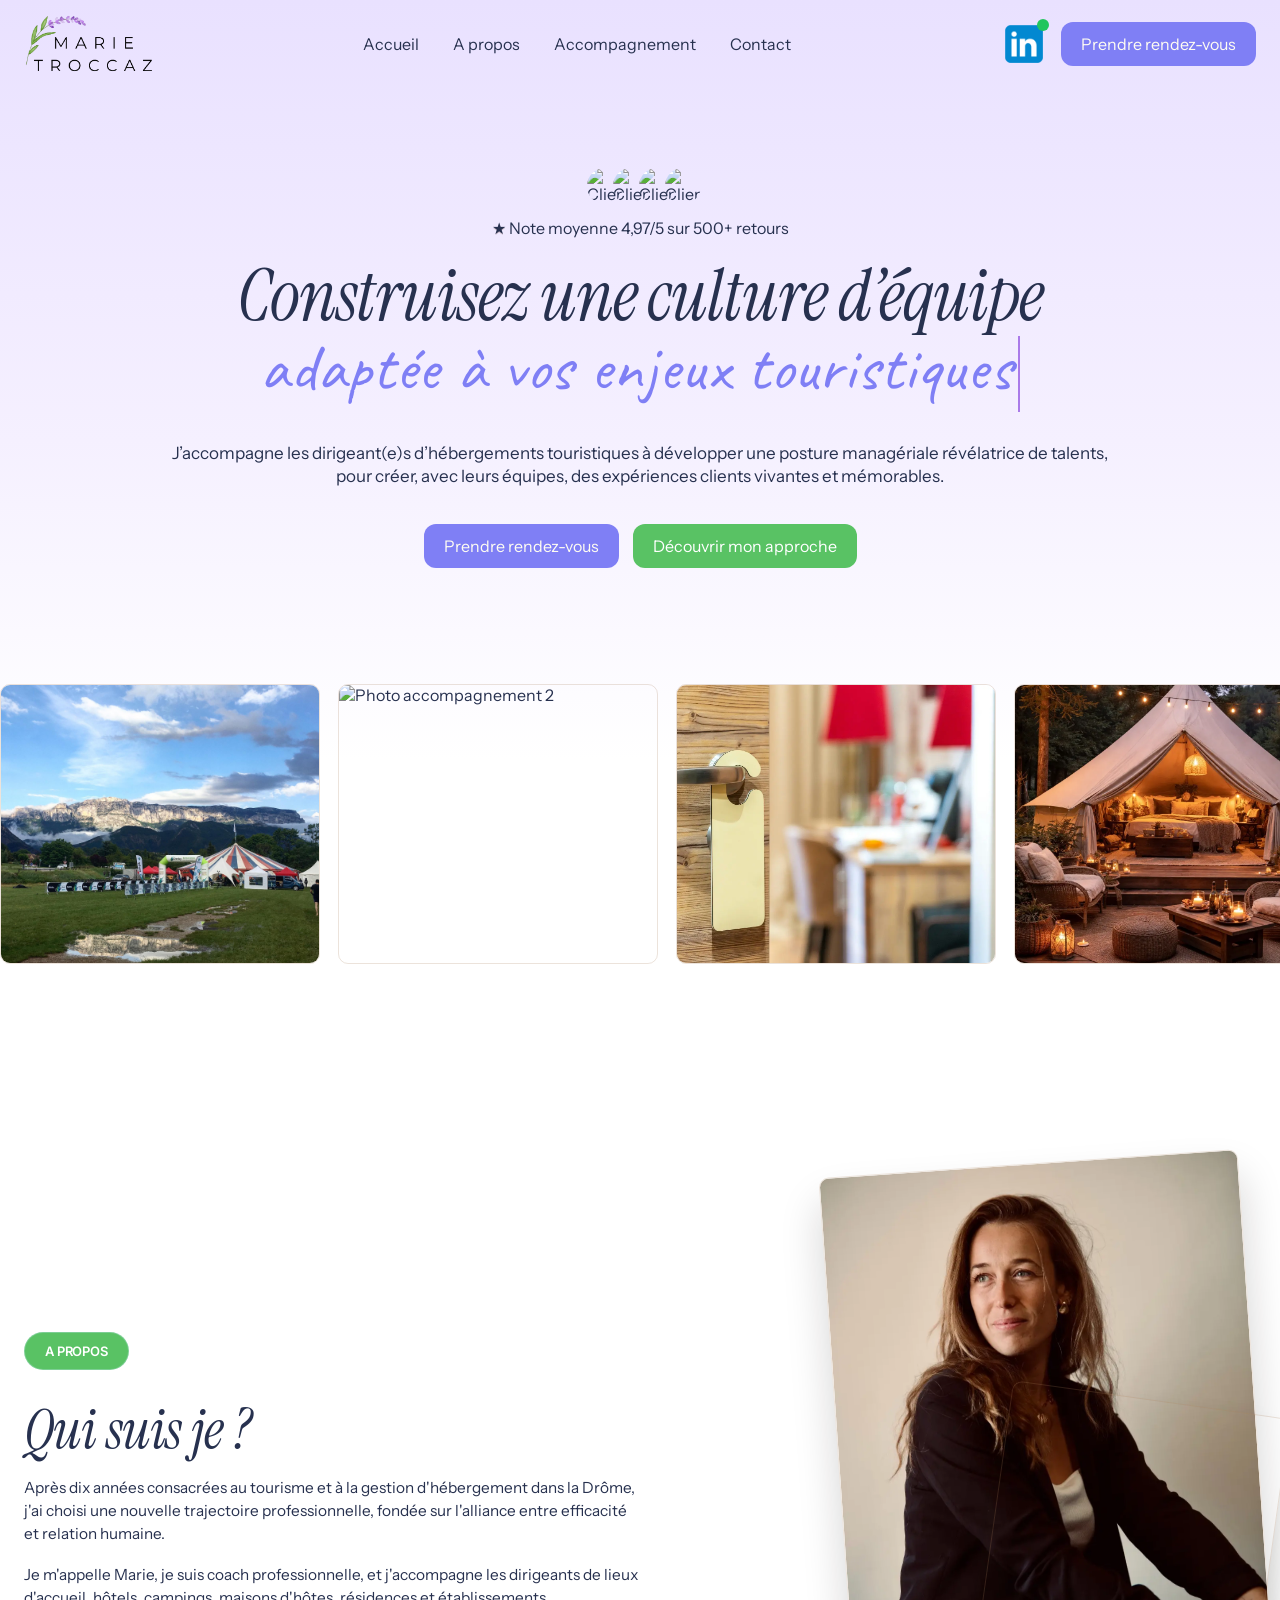
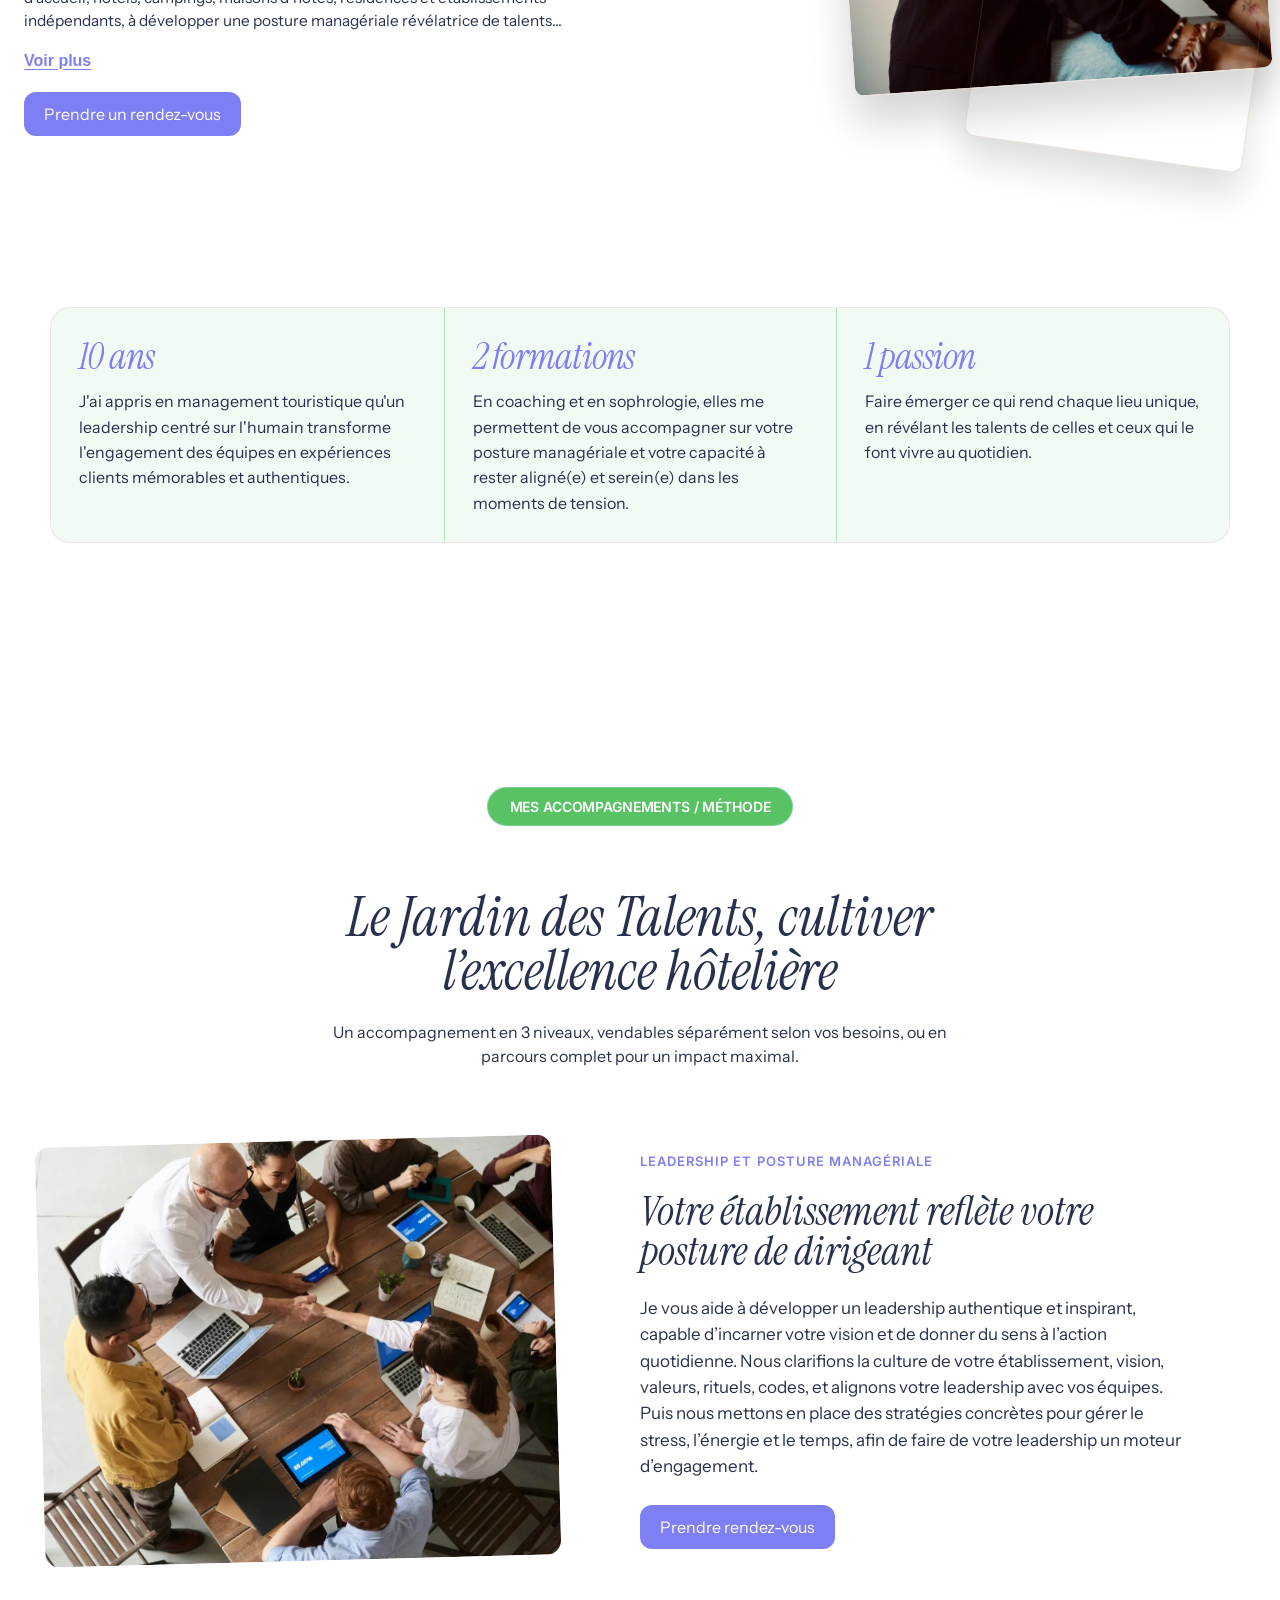
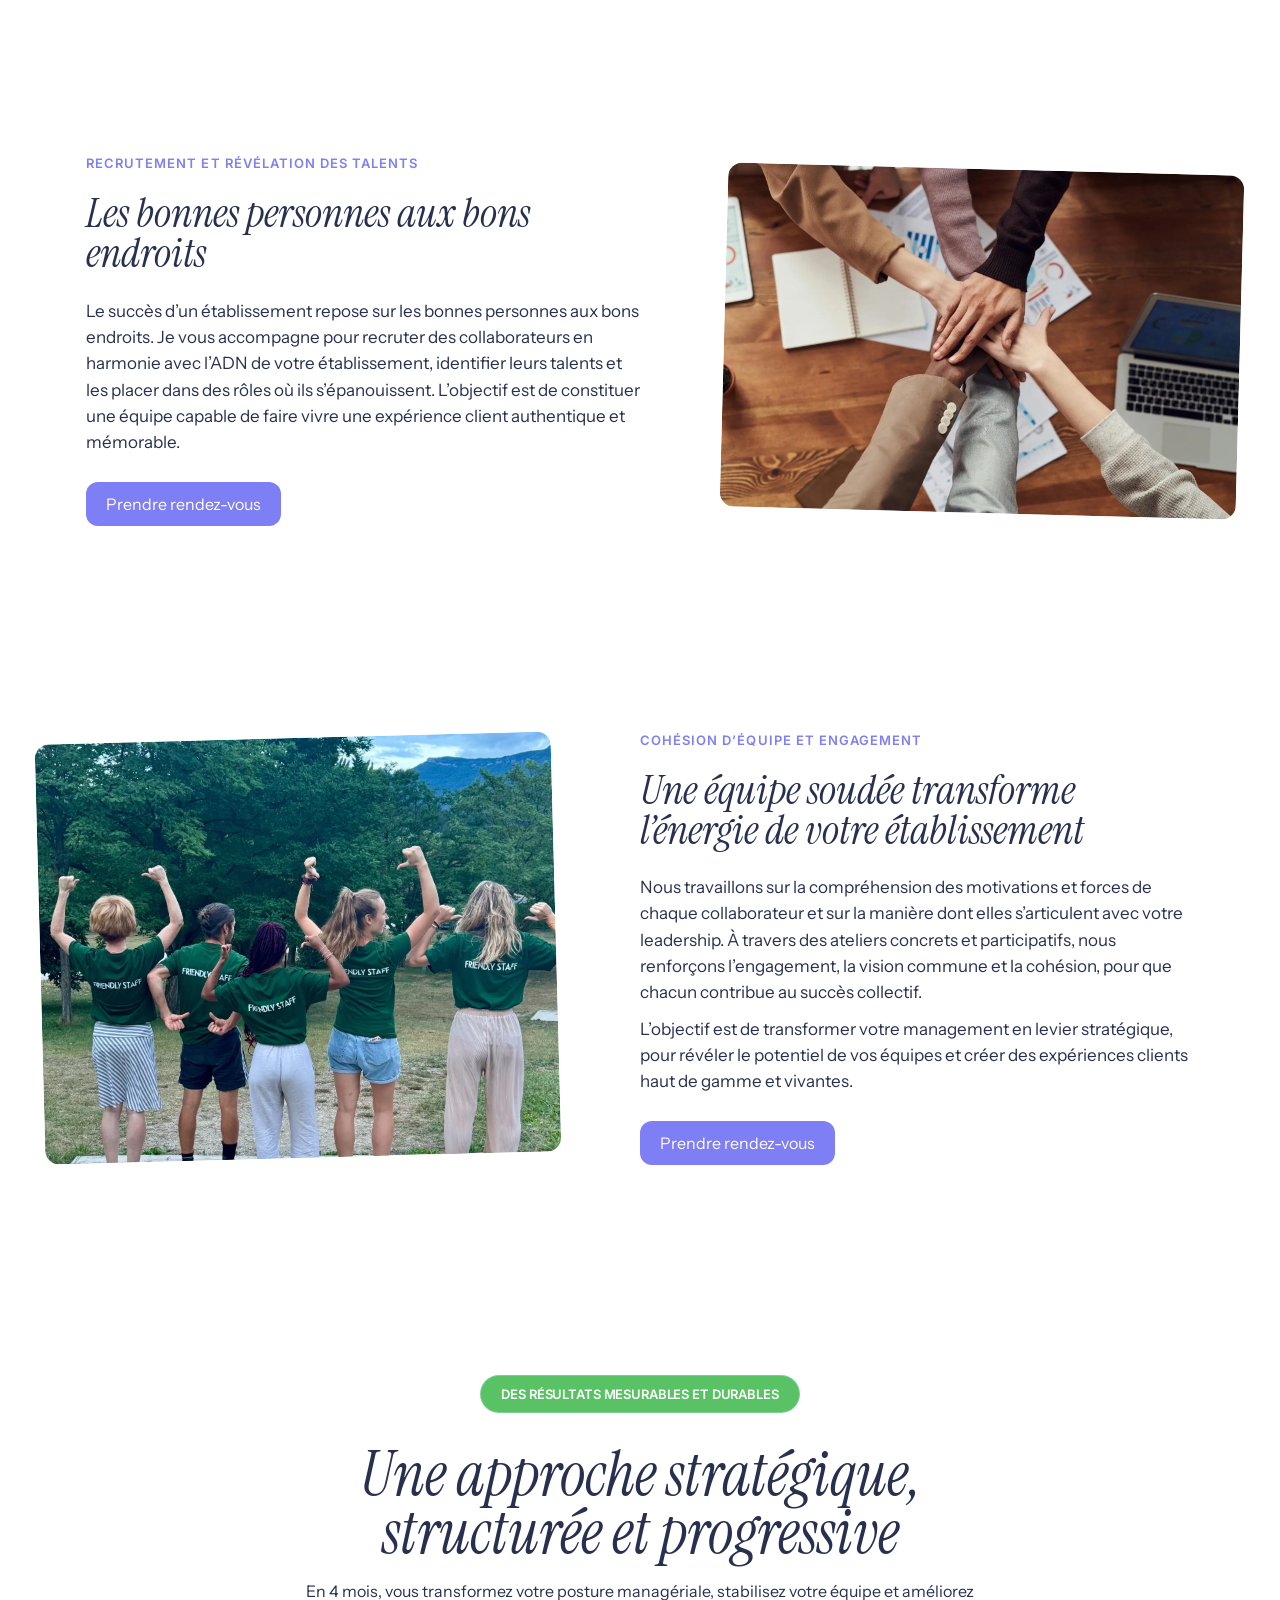
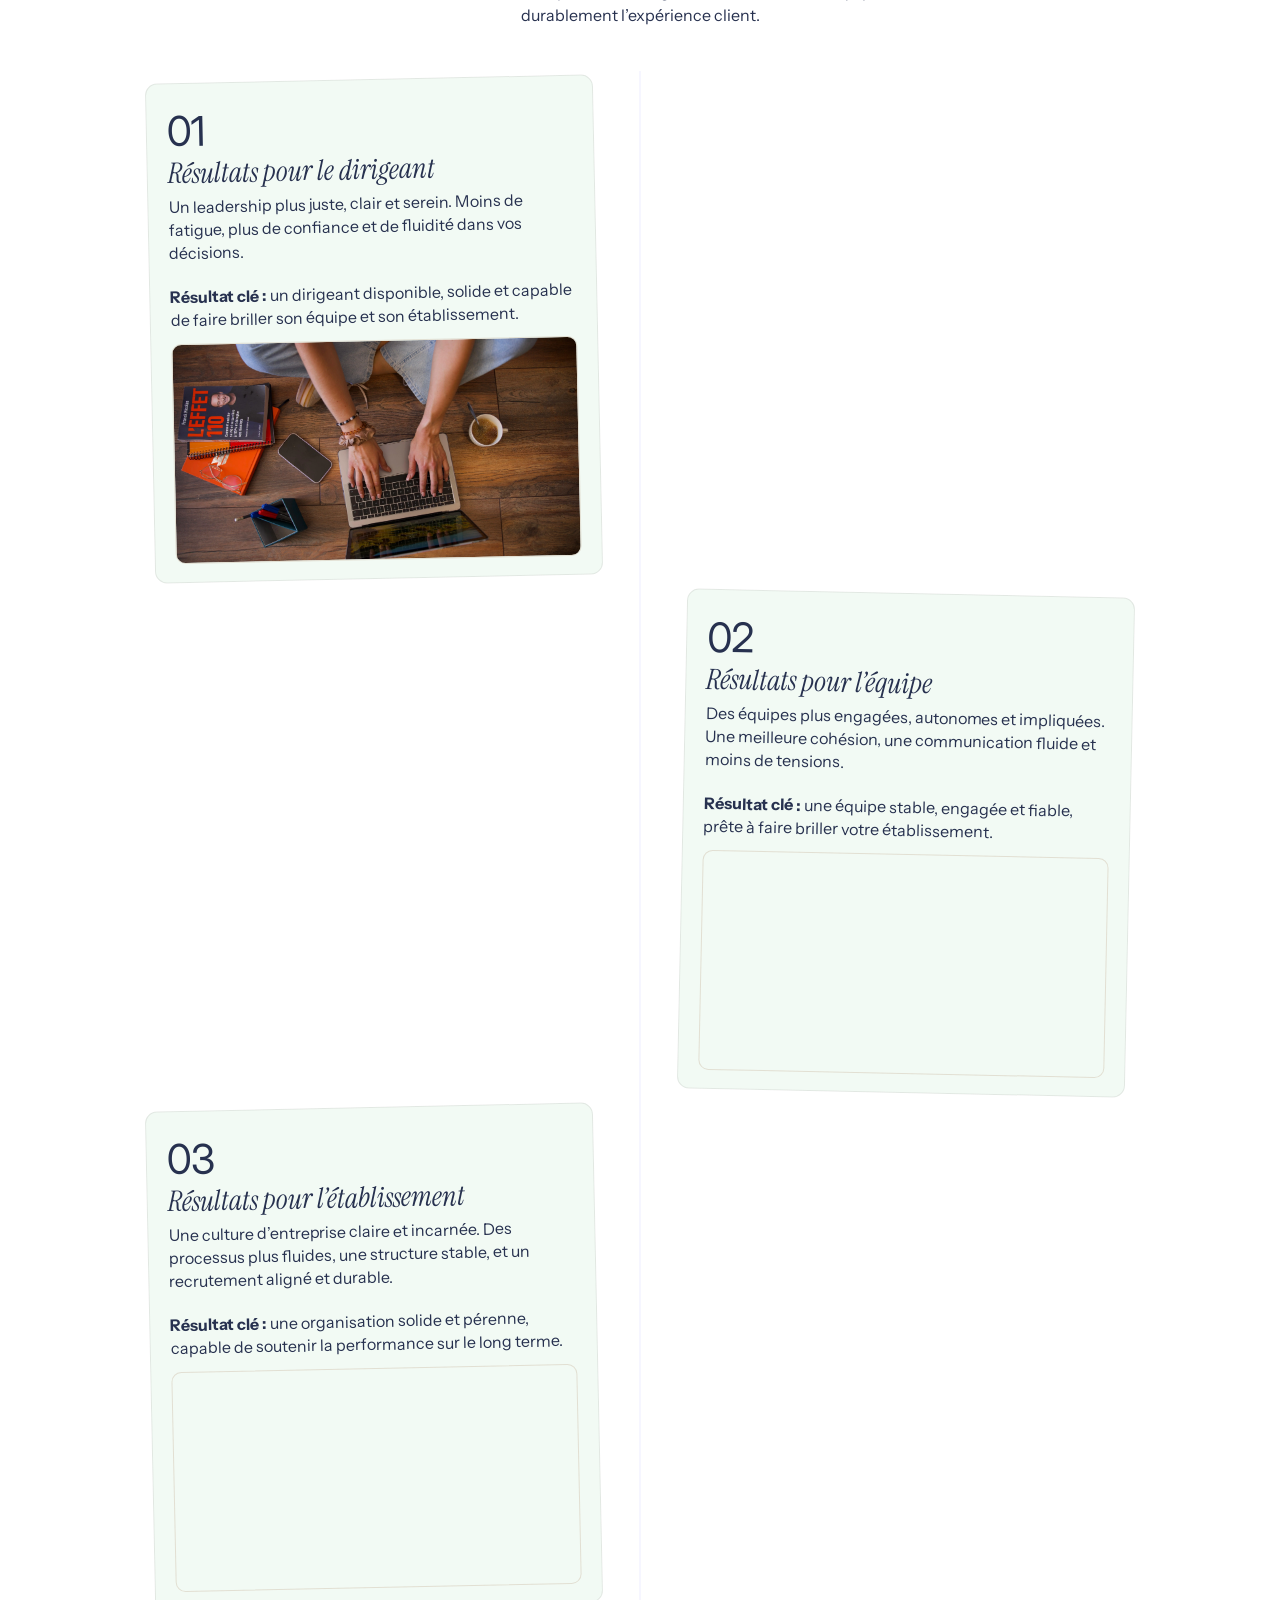
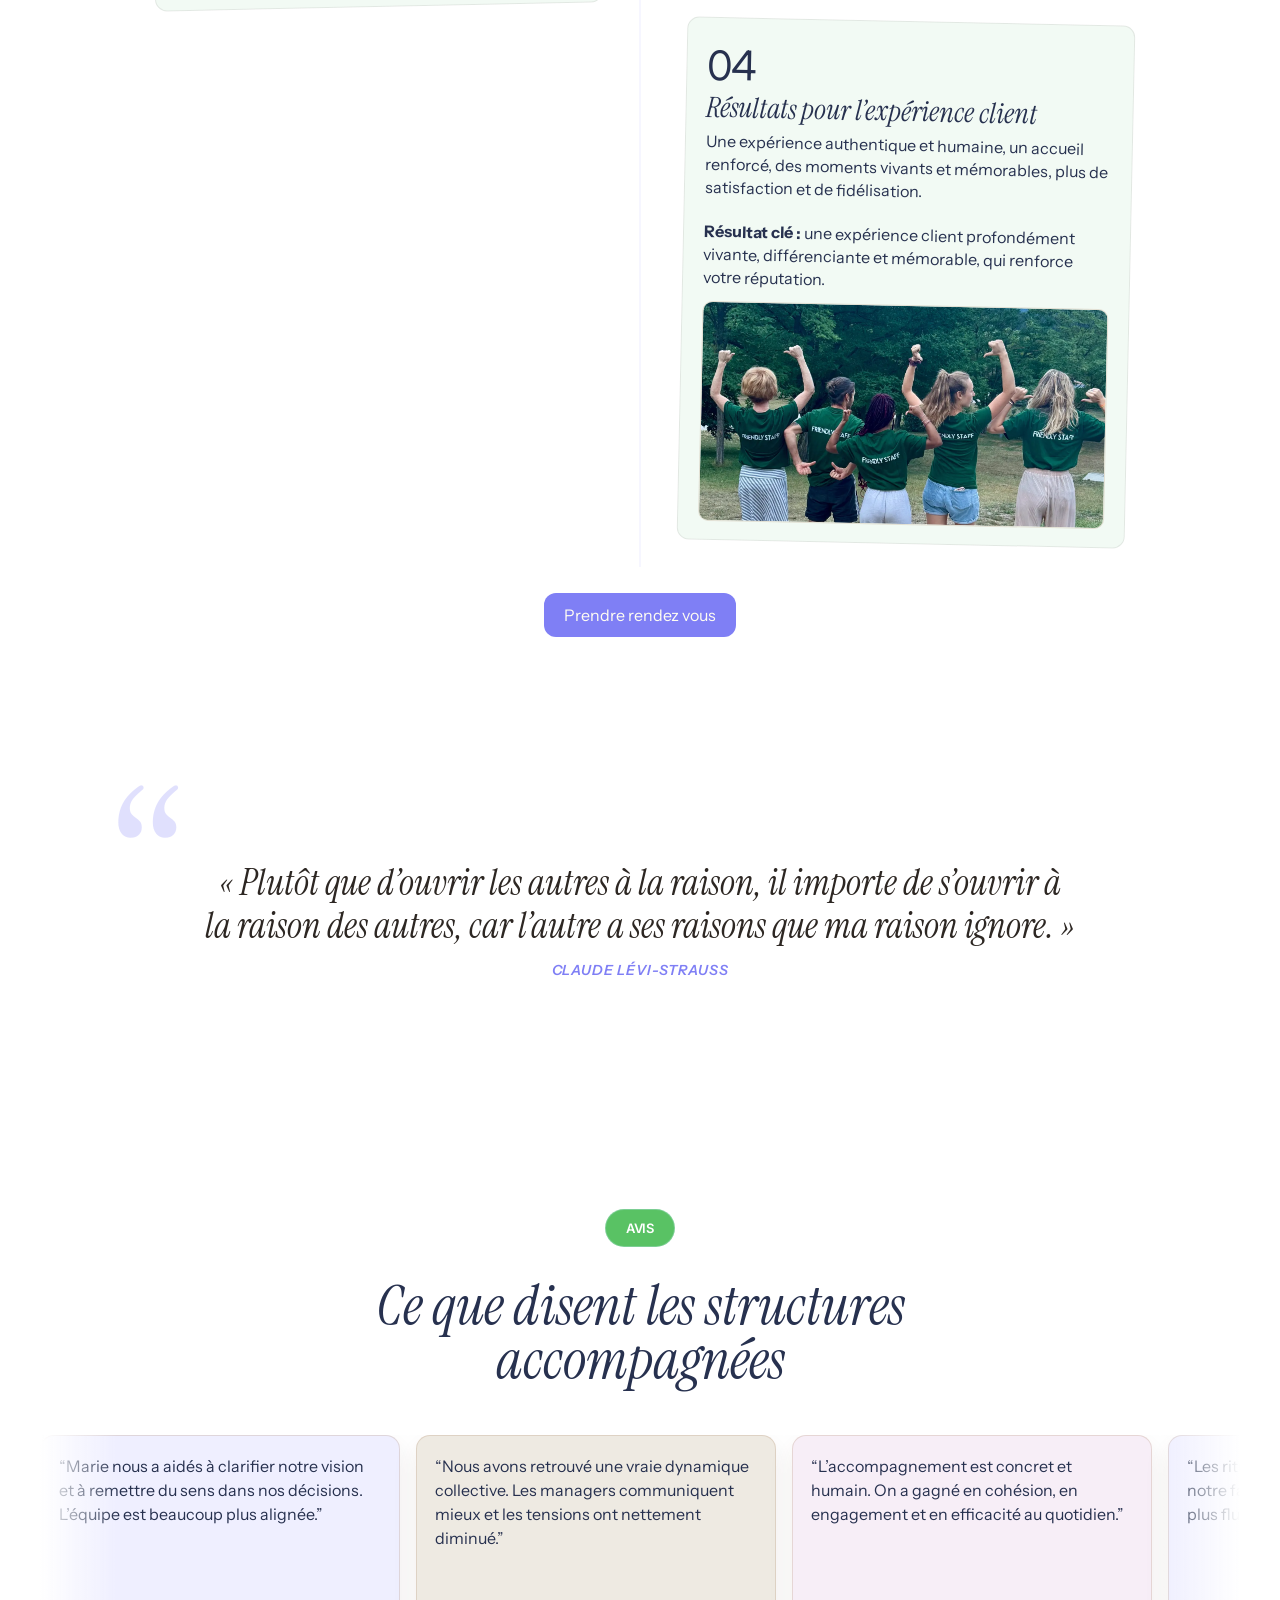
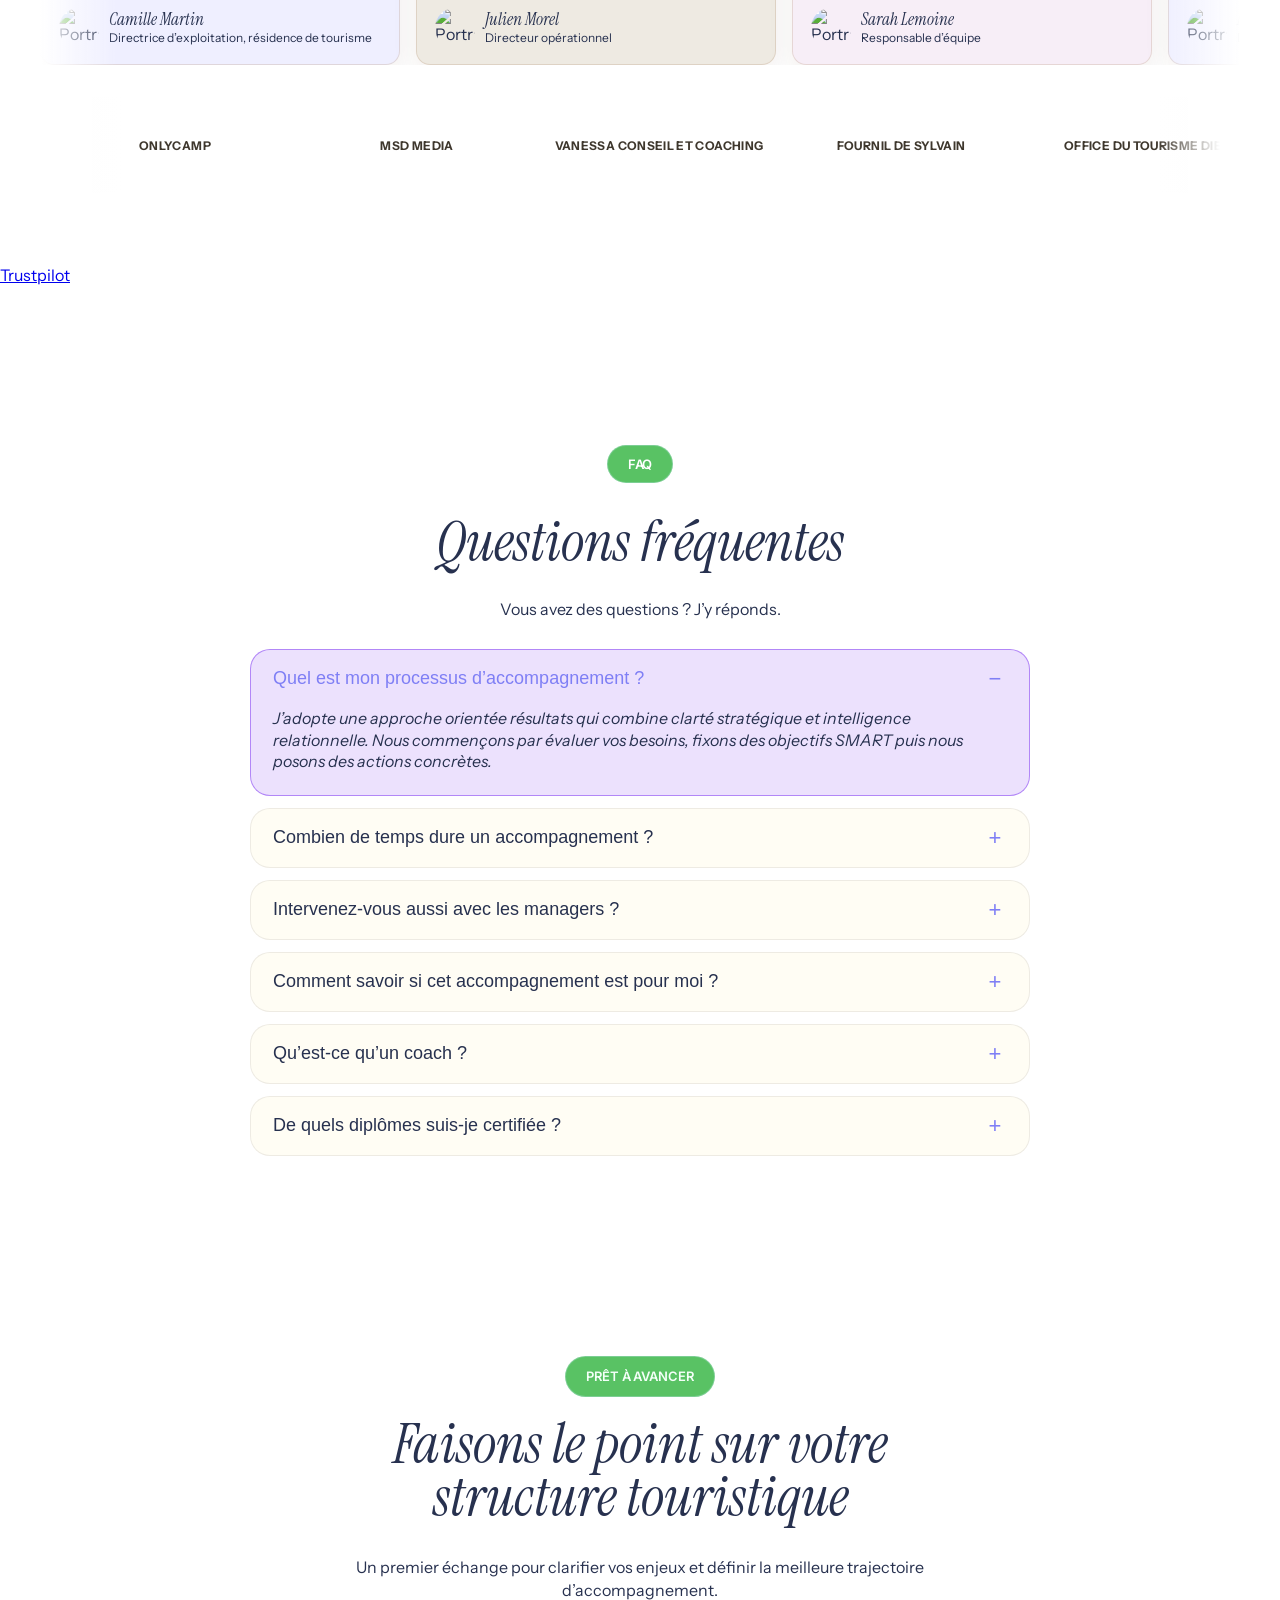
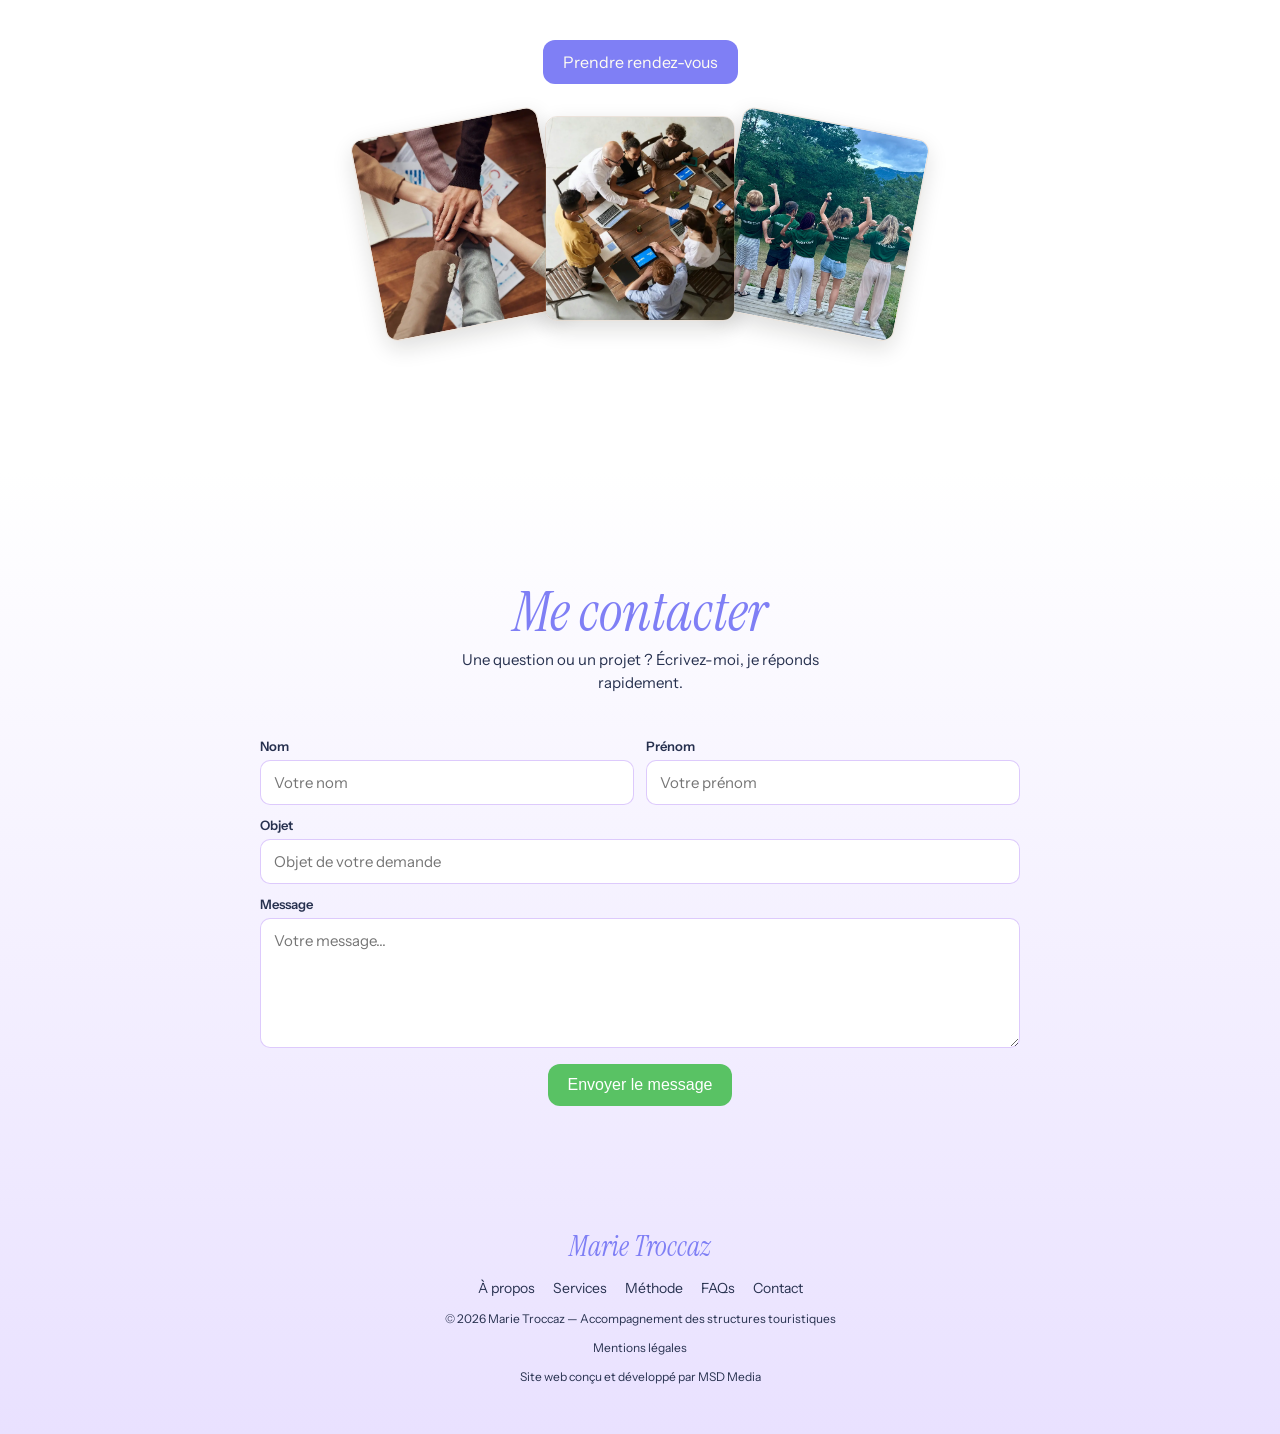
==== index.html @ 44e8e7d9 "jc djd" ====
<!doctype html>
<html lang="fr">
  <head>
    <meta charset="UTF-8" />
    <meta name="viewport" content="width=device-width, initial-scale=1.0" />
    <title>Marie Troccaz | Accompagnement des structures touristiques dans la Drôme</title>
    <meta
      name="description"
      content="Marie Troccaz accompagne les structures touristiques de la Drôme sur la culture d’équipe, le management, la cohésion, l’engagement et la performance durable."
    />
    <meta
      name="keywords"
      content="tourisme, Drôme, structures touristiques, management touristique, cohésion d'équipe, coaching, accompagnement, engagement, performance, accueil"
    />
    <meta name="author" content="Marie Troccaz" />
    <meta name="robots" content="index, follow, max-image-preview:large, max-snippet:-1, max-video-preview:-1" />
    <meta name="googlebot" content="index, follow, max-image-preview:large, max-snippet:-1, max-video-preview:-1" />
    <meta name="theme-color" content="#f0ece6" />
    <link rel="icon" type="image/x-icon" href="assets/img/favicon.ico" />
    <link rel="canonical" href="https://marie-troccaz.fr/" />
    <link rel="alternate" hreflang="fr" href="https://marie-troccaz.fr/" />

    <meta property="og:type" content="website" />
    <meta property="og:locale" content="fr_FR" />
    <meta property="og:site_name" content="Marie Troccaz" />
    <meta property="og:title" content="Marie Troccaz | Accompagnement des structures touristiques dans la Drôme" />
    <meta
      property="og:description"
      content="Accompagnement des dirigeant(e)s, managers et équipes du tourisme dans la Drôme pour renforcer la cohésion, l’engagement et la performance durable."
    />
    <meta property="og:url" content="https://marie-troccaz.fr/" />
    <meta property="og:image" content="https://marie-troccaz.fr/assets/img/carousel-03.jpeg" />
    <meta property="og:image:alt" content="Accompagnement des équipes et managers du tourisme dans la Drôme" />

    <meta name="twitter:card" content="summary_large_image" />
    <meta name="twitter:title" content="Marie Troccaz | Accompagnement des structures touristiques dans la Drôme" />
    <meta
      name="twitter:description"
      content="Coaching et accompagnement des structures touristiques de la Drôme en management, cohésion et engagement des équipes."
    />
    <meta name="twitter:image" content="https://marie-troccaz.fr/assets/img/carousel-03.jpeg" />

    <!-- TrustBox script -->
<script type="text/javascript" src="//widget.trustpilot.com/bootstrap/v5/tp.widget.bootstrap.min.js" async></script>
<!-- End TrustBox script -->

    <script type="application/ld+json">
      {
        "@context": "https://schema.org",
        "@type": "Organization",
        "name": "Marie Troccaz",
        "url": "https://marie-troccaz.fr/",
        "logo": "https://marie-troccaz.fr/assets/img/carousel-01.jpeg",
        "sameAs": [
          "https://msd-media.com"
        ]
      }
    </script>
    <script type="application/ld+json">
      {
        "@context": "https://schema.org",
        "@type": "WebSite",
        "name": "Marie Troccaz",
        "url": "https://marie-troccaz.fr/",
        "inLanguage": "fr-FR",
        "description": "Accompagnement des structures touristiques dans la Drôme : coaching managérial, cohésion d’équipe et performance durable."
      }
    </script>
    <script type="application/ld+json">
      {
        "@context": "https://schema.org",
        "@type": "Service",
        "serviceType": "Coaching et accompagnement des structures touristiques",
        "provider": {
          "@type": "Organization",
          "name": "Marie Troccaz",
          "url": "https://marie-troccaz.fr/"
        },
        "areaServed": "France",
        "availableLanguage": "fr",
        "description": "Accompagnement des dirigeant(e)s, managers et équipes du tourisme dans la Drôme pour renforcer la cohésion, l’engagement et la performance durable."
      }
    </script>
    <script type="application/ld+json">
      {
        "@context": "https://schema.org",
        "@type": "FAQPage",
        "mainEntity": [
          {
            "@type": "Question",
            "name": "Quel est le processus d’accompagnement en management touristique ?",
            "acceptedAnswer": {
              "@type": "Answer",
              "text": "Mon accompagnement en management touristique suit 3 étapes : diagnostic de vos enjeux, objectifs SMART, puis plan d’actions opérationnel. L’objectif est d’améliorer le leadership, la cohésion d’équipe et la performance durable de votre établissement touristique."
            }
          },
          {
            "@type": "Question",
            "name": "Combien de temps dure un accompagnement pour un hébergement touristique ?",
            "acceptedAnswer": {
              "@type": "Answer",
              "text": "Selon vos objectifs, l’accompagnement peut aller de sessions ciblées à un programme complet sur plusieurs mois. Le format est adapté à la saisonnalité, au rythme de votre équipe et aux priorités de votre structure touristique."
            }
          },
          {
            "@type": "Question",
            "name": "Intervenez-vous avec les dirigeants, managers et équipes ?",
            "acceptedAnswer": {
              "@type": "Answer",
              "text": "Oui. J’accompagne les dirigeants, managers et équipes sur la posture managériale, la communication d’équipe et les rituels de pilotage. Cette approche favorise l’engagement, réduit les tensions et améliore l’expérience client."
            }
          },
          {
            "@type": "Question",
            "name": "Comment savoir si cet accompagnement en leadership est fait pour moi ?",
            "acceptedAnswer": {
              "@type": "Answer",
              "text": "Cet accompagnement est fait pour vous si vous souhaitez structurer votre management, stabiliser votre équipe et renforcer la qualité de l’accueil client. Il convient aux responsables d’hôtels, campings, maisons d’hôtes, résidences et établissements indépendants."
            }
          },
          {
            "@type": "Question",
            "name": "Qu’est-ce qu’un coach professionnel en management ?",
            "acceptedAnswer": {
              "@type": "Answer",
              "text": "Un coach professionnel en management vous aide à prendre du recul, clarifier vos décisions et passer à l’action. Il facilite la montée en compétence managériale, la qualité relationnelle et l’alignement entre vision, équipe et résultats."
            }
          },
          {
            "@type": "Question",
            "name": "Quelles sont vos certifications ?",
            "acceptedAnswer": {
              "@type": "Answer",
              "text": "Je suis certifiée en coaching professionnel BECOACH depuis 2025 et diplômée de l’Institut Français Supérieur des Métiers de Sophrologie de Clermont Ferrand depuis 2018. J’accompagne les établissements touristiques, notamment en Drôme."
            }
          }
        ]
      }
    </script>
    <link rel="stylesheet" href="assets/css/style.css" />
    <link rel="stylesheet" href="assets/css/animations.css" />
  </head>
  <body>
    <div class="page">
      <header class="topbar">
        <div class="brand">
          <img class="brand__logo" src="assets/img/logo.png" alt="Marie Troccaz" />
        </div>

        <nav class="topnav" aria-label="Navigation principale">
          <a href="#accueil">Accueil</a>
          <a href="#about">A propos</a>
          <a href="#services">Accompagnement</a>
          <a href="#contact">Contact</a>
        </nav>

        <div class="topactions">
          <a
            class="topactions__linkedin"
            href="https://www.linkedin.com/in/marie-troccaz-256923351/"
            target="_blank"
            rel="noopener noreferrer"
            aria-label="Profil LinkedIn de Marie Troccaz"
          >
            <img src="assets/img/linkedin-logo.png" alt="" aria-hidden="true" />
          </a>
          <a href="#contact" class="btn btn--dark">Prendre rendez-vous</a>
        </div>

        <button class="burger" id="burger-button" aria-label="Ouvrir le menu" aria-expanded="false" aria-controls="mobile-menu">
          <span></span>
          <span></span>
        </button>
      </header>
      <div class="mobile-menu" id="mobile-menu" aria-hidden="true">
        <nav class="mobile-menu__nav" aria-label="Menu mobile">
          <a href="#accueil">Accueil</a>
          <a href="#about">A propos</a>
          <a href="#services">Accompagnement</a>
          <a href="#contact">Contact</a>
        </nav>
        <div class="mobile-menu__actions">
          <a href="#services" class="btn btn--soft">Découvrir mon approche</a>
          <a href="#contact" class="btn btn--dark">Prendre rendez-vous</a>
        </div>
      </div>

      <main class="hero" id="accueil">
        <div class="social-proof animate-fade-in">
          <div class="avatars" aria-label="Avis clients">
            <img src="https://images.unsplash.com/photo-1494790108377-be9c29b29330?auto=format&fit=crop&w=120&q=80" alt="Cliente satisfaite" />
            <img src="https://images.unsplash.com/photo-1472099645785-5658abf4ff4e?auto=format&fit=crop&w=120&q=80" alt="Client satisfait" />
            <img src="https://images.unsplash.com/photo-1500648767791-00dcc994a43e?auto=format&fit=crop&w=120&q=80" alt="Client satisfait" />
            <img src="https://images.unsplash.com/photo-1438761681033-6461ffad8d80?auto=format&fit=crop&w=120&q=80" alt="Cliente satisfaite" />
          </div>
          <p class="rating"><span class="rating__star">★</span> Note moyenne 4,97/5 sur 500+ retours</p>
        </div>
        <h1 class="hero__title animate-fade-in">
          <span class="hero__line-static">Construisez une culture d’équipe</span>
          <span class="hero__line-dynamic-wrap">
            <span
              class="hero__line-dynamic"
              id="hero-dynamic-text"
              aria-live="polite"
              data-phrases='["adaptée à vos enjeux touristiques","alignée avec votre leadership","alignée avec votre vision et vos valeurs","qui révèle les talents de vos équipes","qui garantit une expérience client haut de gamme","qui sécurise la performance sur la saison"]'
            >adaptée à vos enjeux.</span>
          </span>
        </h1>
        <p class="hero__subtitle animate-fade-in">
          J’accompagne les dirigeant(e)s d’hébergements touristiques à développer une posture managériale révélatrice de talents,<br />
          pour créer, avec leurs équipes, des expériences clients vivantes et mémorables.
        </p>

        <div class="hero__actions animate-fade-in">
          <a href="#contact" class="btn btn--dark btn--hero">Prendre rendez-vous</a>
          <a href="#services" class="btn btn--soft btn--hero">Découvrir mon approche</a>
        </div>

        
      </main>

      <section class="marquee animate-fade-in" aria-label="Galerie clients">
        <div class="marquee__track">
          <img src="assets/img/carousel-01.webp" alt="Photo accompagnement 1" />
          <img src="assets/img/carousel-04.webp" alt="Photo accompagnement 4" />
          <img src="assets/img/carousel-10.webp" alt="Photo accompagnement 5" />
          <img src="assets/img/carousel-06.webp" alt="Photo accompagnement 6" />
          <img src="assets/img/carousel-07.webp" alt="Photo accompagnement 7" />
          <img src="assets/img/carousel-08.webp" alt="Photo accompagnement 8" />
          <img src="assets/img/carousel-09.webp" alt="Photo accompagnement 9" />
          <img src="assets/img/carousel-18.webp" alt="Photo accompagnement 10" />
          <img src="assets/img/carousel-19.webp" alt="Photo accompagnement 11" />
          <img src="assets/img/carousel-21.webp" alt="Photo accompagnement 13" />
          <img src="assets/img/carousel-22.webp" alt="Photo accompagnement 14" />
          <img src="assets/img/carousel-23.webp" alt="Photo accompagnement 15" />
          <img src="assets/img/carousel-24.webp" alt="Photo accompagnement 16" />
          <img src="assets/img/carousel-25.jpeg" alt="Photo accompagnement 17" />
          <img src="assets/img/carousel-26.jpeg" alt="Photo accompagnement 18" />
          <img src="assets/img/carousel-27.jpeg" alt="Photo accompagnement 19" />
          <img src="assets/img/carousel-28.jpeg" alt="Photo accompagnement 20" />
          <img src="assets/img/carousel-29.jpeg" alt="Photo accompagnement 21" />
          <img src="assets/img/carousel-30.jpeg" alt="Photo accompagnement 22" />
          <img src="assets/img/carousel-31.jpeg" alt="Photo accompagnement 23" />

          <img src="assets/img/carousel-01.webp" alt="" aria-hidden="true" />
          <img src="assets/img/carousel-04.webp" alt="" aria-hidden="true" />
          <img src="assets/img/carousel-10.webp" alt="" aria-hidden="true" />
          <img src="assets/img/carousel-06.webp" alt="" aria-hidden="true" />
          <img src="assets/img/carousel-07.webp" alt="" aria-hidden="true" />
          <img src="assets/img/carousel-08.webp" alt="" aria-hidden="true" />
          <img src="assets/img/carousel-09.webp" alt="" aria-hidden="true" />
          <img src="assets/img/carousel-18.webp" alt="" aria-hidden="true" />
          <img src="assets/img/carousel-19.webp" alt="" aria-hidden="true" />
          <img src="assets/img/carousel-21.webp" alt="" aria-hidden="true" />
          <img src="assets/img/carousel-22.webp" alt="" aria-hidden="true" />
          <img src="assets/img/carousel-23.webp" alt="" aria-hidden="true" />
          <img src="assets/img/carousel-24.webp" alt="" aria-hidden="true" />
          <img src="assets/img/carousel-25.jpeg" alt="" aria-hidden="true" />
          <img src="assets/img/carousel-26.jpeg" alt="" aria-hidden="true" />
          <img src="assets/img/carousel-27.jpeg" alt="" aria-hidden="true" />
          <img src="assets/img/carousel-28.jpeg" alt="" aria-hidden="true" />
          <img src="assets/img/carousel-29.jpeg" alt="" aria-hidden="true" />
          <img src="assets/img/carousel-30.jpeg" alt="" aria-hidden="true" />
          <img src="assets/img/carousel-31.jpeg" alt="" aria-hidden="true" />
        </div>
      </section>

      <section class="about-story animate-fade-in" id="about" aria-label="À propos de Marie Troccaz">
        <div class="about-story__content">
          <div class="about-story__text">
            <div class="tag">A propos</div>
            <h2>Qui suis je ?</h2>
            <p>
              Après dix années consacrées au tourisme et à la gestion d'hébergement dans la Drôme, j'ai choisi une nouvelle trajectoire professionnelle,
              fondée sur l'alliance entre efficacité et relation humaine.
            </p>
            <p>
              Je m'appelle Marie, je suis coach professionnelle, et j'accompagne les dirigeants de lieux d'accueil, hôtels, campings,
              maisons d'hôtes, résidences et établissements indépendants, à développer une posture managériale révélatrice de talents...
            </p>
            <div class="about-story__more" id="about-more-text" aria-hidden="true">
              <p>
                Un hébergement ne repose pas seulement sur un beau lieu. Il repose sur une équipe. Et une équipe s'épanouit selon la manière dont elle est guidée.
                Ma force est une écoute active profonde, une lecture fine des dynamiques humaines et un cadre de confiance pour poser des décisions claires et alignées.
              </p>
              <p>
                Je ne propose pas de recettes toutes faites. Je vous aide à révéler votre propre style de leadership pour transformer votre management
                en levier de performance durable. Des talents révélés créent naturellement des expériences clients vivantes et mémorables.
              </p>
            </div>
            <button class="about-story__toggle" id="about-toggle-btn" type="button" aria-expanded="false" aria-controls="about-more-text">
              Voir plus
            </button>
            <div class="about-story__actions">
              <a href="#contact" class="btn btn--dark">Prendre un rendez-vous</a>
            </div>
          </div>

          <div class="about-story__visual">
            <img
              class="about-story__main-photo"
              src="assets/img/about2.webp"
              alt="Marie Troccaz souriante en extérieur"
            />
            <img
              class="about-story__side-photo"
              src="assets/img/about1.webp"
              alt="Marie Troccaz pendant un moment de réflexion"
            />
          </div>
        </div>
      </section>

      <section class="parcours-band animate-fade-in" aria-label="Mon parcours">
        <div class="parcours-band__inner">
          <article class="parcours-item">
            <p class="parcours-item__num">10 ans</p>
            <p class="parcours-item__text">J'ai appris en management touristique qu'un leadership centré sur l'humain transforme l'engagement des équipes en expériences clients mémorables et authentiques.</p>
          </article>
          <article class="parcours-item">
            <p class="parcours-item__num">2 formations</p>
            <p class="parcours-item__text">En coaching et en sophrologie, elles me permettent de vous accompagner sur votre posture managériale et votre capacité à rester aligné(e) et serein(e) dans les moments de tension.</p>
          </article>
          <article class="parcours-item">
            <p class="parcours-item__num">1 passion</p>
            <p class="parcours-item__text">Faire émerger ce qui rend chaque lieu unique, en révélant les talents de celles et ceux qui le font vivre au quotidien.</p>
          </article>
        </div>
      </section>

      <section class="scroll-writing" aria-label="Message clé">
        <p class="scroll-writing__text" id="scroll-writing-text" data-fulltext="Tout commence par la qualité du lien."></p>
      </section>

      

      <section class="services animate-fade-in" id="services" aria-label="Mes accompagnements">
        <div class="services__inner">
          <p class="services__tag">Mes accompagnements / Méthode</p>
          <h2>Le Jardin des Talents, cultiver l’excellence hôtelière</h2>
          <p class="services__intro">
            Un accompagnement en 3 niveaux, vendables séparément selon vos besoins, ou en parcours complet pour un impact maximal.
          </p>
          <div class="services__stack">
            <article class="service-panel">
              <div class="service-panel__media">
                <img src="assets/img/carousel-17.webp" alt="Dirigeants en atelier stratégique" />
              </div>
              <div class="service-panel__content">
                <p class="service-panel__audience">Leadership et posture managériale</p>
                <h3>Votre établissement reflète votre posture de dirigeant</h3>
                <p class="service-panel__text">
                  Je vous aide à développer un leadership authentique et inspirant, capable d’incarner votre vision et de donner du sens à l’action quotidienne.
                  Nous clarifions la culture de votre établissement, vision, valeurs, rituels, codes, et alignons votre leadership avec vos équipes.
                  Puis nous mettons en place des stratégies concrètes pour gérer le stress, l’énergie et le temps, afin de faire de votre leadership un moteur d’engagement.
                </p>
                <a href="#contact" class="btn btn--dark">Prendre rendez-vous</a>
              </div>
            </article>

            <article class="service-panel service-panel--reverse">
              <div class="service-panel__media">
                <img src="assets/img/carousel-16.webp" alt="Équipe en collaboration autour d’un projet" />
              </div>
              <div class="service-panel__content">
                <p class="service-panel__audience">Recrutement et révélation des talents</p>
                <h3>Les bonnes personnes aux bons endroits</h3>
                <p class="service-panel__text">
                  Le succès d’un établissement repose sur les bonnes personnes aux bons endroits.
                  Je vous accompagne pour recruter des collaborateurs en harmonie avec l’ADN de votre établissement, identifier leurs talents et les placer dans des rôles où ils s’épanouissent.
                  L’objectif est de constituer une équipe capable de faire vivre une expérience client authentique et mémorable.
                </p>
                <a href="#contact" class="btn btn--dark">Prendre rendez-vous</a>
              </div>
            </article>

            <article class="service-panel">
              <div class="service-panel__media">
                <img src="assets/img/carousel-15.webp" alt="Atelier d’équipe et cohésion collective" />
              </div>
              <div class="service-panel__content">
                <p class="service-panel__audience">Cohésion d’équipe et engagement</p>
                <h3>Une équipe soudée transforme l’énergie de votre établissement</h3>
                <p class="service-panel__text">
                  Nous travaillons sur la compréhension des motivations et forces de chaque collaborateur et sur la manière dont elles s’articulent avec votre leadership.
                  À travers des ateliers concrets et participatifs, nous renforçons l’engagement, la vision commune et la cohésion, pour que chacun contribue au succès collectif.
                </p>
                <p class="service-panel__text">
                  L’objectif est de transformer votre management en levier stratégique, pour révéler le potentiel de vos équipes et créer des expériences clients haut de gamme et vivantes.
                </p>
                <a href="#contact" class="btn btn--dark">Prendre rendez-vous</a>
              </div>
            </article>
          </div>
        </div>
      </section>

      <section class="method-section animate-fade-in" id="methode" aria-label="Stratégie et résultats">
        <div class="method-section__inner">
          <p class="method-section__tag">Des résultats mesurables et durables</p>
          <h2>Une approche stratégique, structurée et progressive</h2>
          <p class="method-section__intro">
            En 4 mois, vous transformez votre posture managériale, stabilisez votre équipe et améliorez durablement l’expérience client.
          </p>

          <div class="method-timeline" id="method-timeline">
            <div class="method-timeline__line" aria-hidden="true">
              <span class="method-timeline__line-progress" id="method-line-progress"></span>
            </div>

            <article class="method-step">
              <p class="method-step__num">01</p>
              <h3>Résultats pour le dirigeant</h3>
              <p>Un leadership plus juste, clair et serein. Moins de fatigue, plus de confiance et de fluidité dans vos décisions.</p><br>
              <p><strong>Résultat clé :</strong> un dirigeant disponible, solide et capable de faire briller son équipe et son établissement.</p>
              <img class="method-step__media" src="assets/img/method1.webp" alt="Analyse de la culture en atelier" />
            </article>

            <article class="method-step">
              <p class="method-step__num">02</p>
              <h3>Résultats pour l’équipe</h3>
              <p>Des équipes plus engagées, autonomes et impliquées. Une meilleure cohésion, une communication fluide et moins de tensions.</p><br>
              <p><strong>Résultat clé :</strong> une équipe stable, engagée et fiable, prête à faire briller votre établissement.</p>
              <img class="method-step__media" src="assets/img/carousel-22.webp" alt="Clarification des valeurs en équipe" />
            </article>

            <article class="method-step">
              <p class="method-step__num">03</p>
              <h3>Résultats pour l’établissement</h3>
              <p>Une culture d’entreprise claire et incarnée. Des processus plus fluides, une structure stable, et un recrutement aligné et durable.</p><br>
              <p><strong>Résultat clé :</strong> une organisation solide et pérenne, capable de soutenir la performance sur le long terme.</p>
              <img class="method-step__media" src="assets/img/method3.webp" alt="Travail collaboratif managers et équipes" />
            </article>

            <article class="method-step">
              <p class="method-step__num">04</p>
              <h3>Résultats pour l’expérience client</h3>
              <p>Une expérience authentique et humaine, un accueil renforcé, des moments vivants et mémorables, plus de satisfaction et de fidélisation.</p><br>
              <p><strong>Résultat clé :</strong> une expérience client profondément vivante, différenciante et mémorable, qui renforce votre réputation.</p>
              <img class="method-step__media" src="assets/img/carousel-15.webp" alt="Suivi des résultats et impact durable" />
            </article>
          </div>
          <p class="method-section__cta">
            <a href="#contact" class="btn btn--dark">Prendre rendez vous</a>
          </p>
        </div>
      </section>

      <section class="quote-focus animate-fade-in" aria-label="Citation inspirante">
        <blockquote class="quote-focus__card">
          <p class="quote-focus__text">
            « Plutôt que d’ouvrir les autres à la raison, il importe de s’ouvrir à la raison des autres, car l’autre a ses raisons que ma raison ignore. »
          </p>
          <cite class="quote-focus__author">Claude Lévi-Strauss</cite>
        </blockquote>
      </section>

      <section class="reviews-section animate-fade-in" id="avis" aria-label="Avis clients">
        <div class="reviews-section__inner">
          <p class="tag" style="margin: 0 auto 2rem;">Avis</p>
          <h2>Ce que disent les structures accompagnées</h2>

          <div class="reviews-carousel">
            <div class="reviews-carousel__track">
              <article class="review-card">
                <p class="review-card__text">“Marie nous a aidés à clarifier notre vision et à remettre du sens dans nos décisions. L’équipe est beaucoup plus alignée.”</p>
                <div class="review-card__footer">
                  <img class="review-card__avatar" src="https://images.unsplash.com/photo-1494790108377-be9c29b29330?auto=format&fit=crop&w=120&q=80" alt="Portrait de Camille" />
                  <div class="review-card__author">
                    <p class="review-card__name">Camille Martin</p>
                    <p class="review-card__role">Directrice d’exploitation, résidence de tourisme</p>
                  </div>
                </div>
              </article>
              <article class="review-card">
                <p class="review-card__text">“Nous avons retrouvé une vraie dynamique collective. Les managers communiquent mieux et les tensions ont nettement diminué.”</p>
                <div class="review-card__footer">
                  <img class="review-card__avatar" src="https://images.unsplash.com/photo-1500648767791-00dcc994a43e?auto=format&fit=crop&w=120&q=80" alt="Portrait de Julien" />
                  <div class="review-card__author">
                    <p class="review-card__name">Julien Morel</p>
                    <p class="review-card__role">Directeur opérationnel</p>
                  </div>
                </div>
              </article>
              <article class="review-card">
                <p class="review-card__text">“L’accompagnement est concret et humain. On a gagné en cohésion, en engagement et en efficacité au quotidien.”</p>
                <div class="review-card__footer">
                  <img class="review-card__avatar" src="https://images.unsplash.com/photo-1438761681033-6461ffad8d80?auto=format&fit=crop&w=120&q=80" alt="Portrait de Sarah" />
                  <div class="review-card__author">
                    <p class="review-card__name">Sarah Lemoine</p>
                    <p class="review-card__role">Responsable d’équipe</p>
                  </div>
                </div>
              </article>
              <article class="review-card">
                <p class="review-card__text">“Les rituels mis en place ont transformé notre façon de travailler. Les décisions sont plus fluides et plus cohérentes.”</p>
                <div class="review-card__footer">
                  <img class="review-card__avatar" src="https://images.unsplash.com/photo-1472099645785-5658abf4ff4e?auto=format&fit=crop&w=120&q=80" alt="Portrait de Nicolas" />
                  <div class="review-card__author">
                    <p class="review-card__name">Nicolas Garnier</p>
                    <p class="review-card__role">Directeur, établissement touristique</p>
                  </div>
                </div>
              </article>
              <article class="review-card">
                <p class="review-card__text">“Marie est une professionnelle à l’écoute, réfléchie et attentive. Ses coachings ont été un vrai plus pour mon évolution personnelle et professionnelle. Je la recommande à 100%, merci Marie.”</p>
                <div class="review-card__footer">
                  <img class="review-card__avatar" src="https://images.unsplash.com/photo-1544005313-94ddf0286df2?auto=format&fit=crop&w=120&q=80" alt="Portrait de Léa" />
                  <div class="review-card__author">
                    <p class="review-card__name">Léa Bayeux</p>
                    <p class="review-card__role">Cliente accompagnée</p>
                  </div>
                </div>
              </article>
              <article class="review-card">
                <p class="review-card__text">
                  <span class="review-card__excerpt">“J’ai travaillé avec Marie Troccaz et j’ai apprécié son management bienveillant, positif et constructif. Elle a renforcé la cohésion de notre équipe.”</span>
                  <span class="review-card__full" hidden>“En tant que professionnelle salariée ayant travaillé avec Marie Troccaz, j’ai trouvé son management bienveillant, positif et constructif. Elle a permis une cohésion forte de notre équipe et un travail en commun. Grâce à cette collaboration, j’ai pu m’épanouir au travail car j’ai pu faire des propositions, créer de petits projets et exprimer ma personnalité. Je me suis sentie soutenue et portée par notre but commun : être entièrement au service des clients.”</span>
                </p>
                <button class="review-card__toggle" type="button" aria-expanded="false">Voir plus</button>
                <div class="review-card__footer">
                  <img class="review-card__avatar" src="https://images.unsplash.com/photo-1494790108377-be9c29b29330?auto=format&fit=crop&w=120&q=80" alt="Portrait de Fanny" />
                  <div class="review-card__author">
                    <p class="review-card__name">Fanny Rodet</p>
                    <p class="review-card__role">Professionnelle accompagnée</p>
                  </div>
                </div>
              </article>

              <article class="review-card" aria-hidden="true">
                <p class="review-card__text">“Marie nous a aidés à clarifier notre vision et à remettre du sens dans nos décisions. L’équipe est beaucoup plus alignée.”</p>
                <div class="review-card__footer">
                  <img class="review-card__avatar" src="https://images.unsplash.com/photo-1494790108377-be9c29b29330?auto=format&fit=crop&w=120&q=80" alt="" />
                  <div class="review-card__author">
                    <p class="review-card__name">Camille Martin</p>
                    <p class="review-card__role">Directrice d’exploitation, résidence de tourisme</p>
                  </div>
                </div>
              </article>
              <article class="review-card" aria-hidden="true">
                <p class="review-card__text">“Nous avons retrouvé une vraie dynamique collective. Les managers communiquent mieux et les tensions ont nettement diminué.”</p>
                <div class="review-card__footer">
                  <img class="review-card__avatar" src="https://images.unsplash.com/photo-1500648767791-00dcc994a43e?auto=format&fit=crop&w=120&q=80" alt="" />
                  <div class="review-card__author">
                    <p class="review-card__name">Julien Morel</p>
                    <p class="review-card__role">Directeur opérationnel</p>
                  </div>
                </div>
              </article>
              <article class="review-card" aria-hidden="true">
                <p class="review-card__text">“L’accompagnement est concret et humain. On a gagné en cohésion, en engagement et en efficacité au quotidien.”</p>
                <div class="review-card__footer">
                  <img class="review-card__avatar" src="https://images.unsplash.com/photo-1438761681033-6461ffad8d80?auto=format&fit=crop&w=120&q=80" alt="" />
                  <div class="review-card__author">
                    <p class="review-card__name">Sarah Lemoine</p>
                    <p class="review-card__role">Responsable d’équipe</p>
                  </div>
                </div>
              </article>
              <article class="review-card" aria-hidden="true">
                <p class="review-card__text">“Les rituels mis en place ont transformé notre façon de travailler. Les décisions sont plus fluides et plus cohérentes.”</p>
                <div class="review-card__footer">
                  <img class="review-card__avatar" src="https://images.unsplash.com/photo-1472099645785-5658abf4ff4e?auto=format&fit=crop&w=120&q=80" alt="" />
                  <div class="review-card__author">
                    <p class="review-card__name">Nicolas Garnier</p>
                    <p class="review-card__role">Directeur, établissement touristique</p>
                  </div>
                </div>
              </article>
              <article class="review-card" aria-hidden="true">
                <p class="review-card__text">“Marie est une professionnelle à l’écoute, réfléchie et attentive. Ses coachings ont été un vrai plus pour mon évolution personnelle et professionnelle. Je la recommande à 100%, merci Marie.”</p>
                <div class="review-card__footer">
                  <img class="review-card__avatar" src="https://images.unsplash.com/photo-1544005313-94ddf0286df2?auto=format&fit=crop&w=120&q=80" alt="" />
                  <div class="review-card__author">
                    <p class="review-card__name">Léa Bayeux</p>
                    <p class="review-card__role">Cliente accompagnée</p>
                  </div>
                </div>
              </article>
              <article class="review-card" aria-hidden="true">
                <p class="review-card__text">
                  <span class="review-card__excerpt">“J’ai travaillé avec Marie Troccaz et j’ai apprécié son management bienveillant, positif et constructif. Elle a renforcé la cohésion de notre équipe.”</span>
                  <span class="review-card__full" hidden>“En tant que professionnelle salariée ayant travaillé avec Marie Troccaz, j’ai trouvé son management bienveillant, positif et constructif. Elle a permis une cohésion forte de notre équipe et un travail en commun. Grâce à cette collaboration, j’ai pu m’épanouir au travail car j’ai pu faire des propositions, créer de petits projets et exprimer ma personnalité. Je me suis sentie soutenue et portée par notre but commun : être entièrement au service des clients.”</span>
                </p>
                <button class="review-card__toggle" type="button" aria-expanded="false">Voir plus</button>
                <div class="review-card__footer">
                  <img class="review-card__avatar" src="https://images.unsplash.com/photo-1494790108377-be9c29b29330?auto=format&fit=crop&w=120&q=80" alt="" />
                  <div class="review-card__author">
                    <p class="review-card__name">Fanny Rodet</p>
                    <p class="review-card__role">Professionnelle accompagnée</p>
                  </div>
                </div>
              </article>
            </div>
          </div>
          <section class="trust-logos trust-logos--reviews" aria-label="Ils m'ont fait confiance">
            <div class="trust-logos__inner">
              <div class="trust-logos__carousel">
                <div class="trust-logos__track">
                  <div class="trust-logos__item">
                    <img class="trust-logos__img" src="assets/img/logos/onlycamp.png" alt="Logo ONLYCAMP" onerror="this.style.display='none';this.nextElementSibling.style.display='inline-block';" />
                    <span class="trust-logos__fallback">ONLYCAMP</span>
                  </div>
                  <div class="trust-logos__item">
                    <img class="trust-logos__img" src="assets/img/logos/msd-media.png" alt="Logo MSD MEDIA" onerror="this.style.display='none';this.nextElementSibling.style.display='inline-block';" />
                    <span class="trust-logos__fallback">MSD MEDIA</span>
                  </div>
                  <div class="trust-logos__item">
                    <img class="trust-logos__img" src="assets/img/logos/vanessa-conseil-coaching.png" alt="Logo Vanessa Conseil et Coaching" onerror="this.style.display='none';this.nextElementSibling.style.display='inline-block';" />
                    <span class="trust-logos__fallback">VANESSA CONSEIL ET COACHING</span>
                  </div>
                  <div class="trust-logos__item">
                    <img class="trust-logos__img" src="assets/img/logos/fournil-de-sylvain.png" alt="Logo Fournil de Sylvain" onerror="this.style.display='none';this.nextElementSibling.style.display='inline-block';" />
                    <span class="trust-logos__fallback">FOURNIL DE SYLVAIN</span>
                  </div>
                  <div class="trust-logos__item">
                    <img class="trust-logos__img" src="assets/img/logos/office-tourisme-die.png" alt="Logo Office du Tourisme Die" onerror="this.style.display='none';this.nextElementSibling.style.display='inline-block';" />
                    <span class="trust-logos__fallback">OFFICE DU TOURISME DIE</span>
                  </div>
                  <div class="trust-logos__item">
                    <img class="trust-logos__img" src="assets/img/logos/departement-drome.png" alt="Logo Département Drôme" onerror="this.style.display='none';this.nextElementSibling.style.display='inline-block';" />
                    <span class="trust-logos__fallback">DEPARTEMENT DROME</span>
                  </div>
                  <div class="trust-logos__item">
                    <img class="trust-logos__img" src="assets/img/logos/inc3m.png" alt="Logo INC3M" onerror="this.style.display='none';this.nextElementSibling.style.display='inline-block';" />
                    <span class="trust-logos__fallback">INC3M</span>
                  </div>
                  <div class="trust-logos__item">
                    <img class="trust-logos__img" src="assets/img/logos/vallee-de-la-drome.png" alt="Logo Vallée de la Drôme" onerror="this.style.display='none';this.nextElementSibling.style.display='inline-block';" />
                    <span class="trust-logos__fallback">VALLEE DE LA DROME</span>
                  </div>
                  <div class="trust-logos__item">
                    <img class="trust-logos__img" src="assets/img/logos/hotel-le-carnot.png" alt="Logo Hotel Le Carnot" onerror="this.style.display='none';this.nextElementSibling.style.display='inline-block';" />
                    <span class="trust-logos__fallback">HOTEL LE CARNOT</span>
                  </div>
                  <div class="trust-logos__item">
                    <img class="trust-logos__img" src="assets/img/logo-fournil.png" alt="Logo Fournil" onerror="this.style.display='none';this.nextElementSibling.style.display='inline-block';" />
                    <span class="trust-logos__fallback">FOURNIL</span>
                  </div>
                  <div class="trust-logos__item">
                    <img class="trust-logos__img" src="assets/img/logo-vh.png" alt="Logo VH" onerror="this.style.display='none';this.nextElementSibling.style.display='inline-block';" />
                    <span class="trust-logos__fallback">VH</span>
                  </div>
                  <div class="trust-logos__item">
                    <img class="trust-logos__img" style="width: 120px;" src="assets/img/logo-msd.png" alt="Logo MSD" onerror="this.style.display='none';this.nextElementSibling.style.display='inline-block';" />
                    <span class="trust-logos__fallback">MSD</span>
                  </div>

                  <div class="trust-logos__item" aria-hidden="true">
                    <img class="trust-logos__img" src="assets/img/logos/onlycamp.png" alt="" onerror="this.style.display='none';this.nextElementSibling.style.display='inline-block';" />
                    <span class="trust-logos__fallback">ONLYCAMP</span>
                  </div>
                  <div class="trust-logos__item" aria-hidden="true">
                    <img class="trust-logos__img" style="width: 120px;" src="assets/img/logo-msd.png" alt="" onerror="this.style.display='none';this.nextElementSibling.style.display='inline-block';" />
                  </div>
                  <div class="trust-logos__item" aria-hidden="true">
                    <img class="trust-logos__img" src="assets/img/logos/vanessa-conseil-coaching.png" alt="" onerror="this.style.display='none';this.nextElementSibling.style.display='inline-block';" />
                    <span class="trust-logos__fallback">VANESSA CONSEIL ET COACHING</span>
                  </div>
                  <div class="trust-logos__item" aria-hidden="true">
                    <img class="trust-logos__img" src="assets/img/logo-fournil.png" alt="Logo Fournil" onerror="this.style.display='none';this.nextElementSibling.style.display='inline-block';" />
                    <span class="trust-logos__fallback">FOURNIL DE SYLVAIN</span>
                  </div>
                  <div class="trust-logos__item" aria-hidden="true">
                    <img class="trust-logos__img" src="assets/img/logos/office-tourisme-die.png" alt="" onerror="this.style.display='none';this.nextElementSibling.style.display='inline-block';" />
                    <span class="trust-logos__fallback">OFFICE DU TOURISME DIE</span>
                  </div>
                  <div class="trust-logos__item" aria-hidden="true">
                    <img class="trust-logos__img" src="assets/img/logos/departement-drome.png" alt="" onerror="this.style.display='none';this.nextElementSibling.style.display='inline-block';" />
                    <span class="trust-logos__fallback">DEPARTEMENT DROME</span>
                  </div>
                  <div class="trust-logos__item" aria-hidden="true">
                    <img class="trust-logos__img" src="assets/img/logos/inc3m.png" alt="" onerror="this.style.display='none';this.nextElementSibling.style.display='inline-block';" />
                    <span class="trust-logos__fallback">INC3M</span>
                  </div>
                  <div class="trust-logos__item" aria-hidden="true">
                    <img class="trust-logos__img" src="assets/img/logos/vallee-de-la-drome.png" alt="" onerror="this.style.display='none';this.nextElementSibling.style.display='inline-block';" />
                    <span class="trust-logos__fallback">VALLEE DE LA DROME</span>
                  </div>
                  <div class="trust-logos__item" aria-hidden="true">
                    <img class="trust-logos__img" src="assets/img/logos/hotel-le-carnot.png" alt="" onerror="this.style.display='none';this.nextElementSibling.style.display='inline-block';" />
                    <span class="trust-logos__fallback">HOTEL LE CARNOT</span>
                  </div>
                  <div class="trust-logos__item" aria-hidden="true">
                    <img class="trust-logos__img" src="assets/img/logo-fournil.png" alt="" onerror="this.style.display='none';this.nextElementSibling.style.display='inline-block';" />
                    <span class="trust-logos__fallback">FOURNIL</span>
                  </div>
                  <div class="trust-logos__item" aria-hidden="true">
                    <img class="trust-logos__img" src="assets/img/logo-vh.png" alt="" onerror="this.style.display='none';this.nextElementSibling.style.display='inline-block';" />
                    <span class="trust-logos__fallback">VH</span>
                  </div>
                  <div class="trust-logos__item" aria-hidden="true">
                    <img class="trust-logos__img" style="width: 120px;" src="assets/img/logo-msd.png" alt="" onerror="this.style.display='none';this.nextElementSibling.style.display='inline-block';" />
                    <span class="trust-logos__fallback">MSD</span>
                  </div>
                </div>
              </div>
            </div>
          </section>
        </div>
        <br><br><br>
        <!-- TrustBox widget - Review Collector -->
<div class="trustpilot-widget" data-locale="fr-FR" data-template-id="56278e9abfbbba0bdcd568bc" data-businessunit-id="682207bf29e62a5ce00eab5b" data-style-height="52px" data-style-width="100%" data-token="84067782-b475-4cdd-9b78-45038781821b">
  <a href="https://fr.trustpilot.com/review/marietroccaz.com" target="_blank" rel="noopener">Trustpilot</a>
</div>
<!-- End TrustBox widget -->
      </section>

      <section class="faq-section animate-fade-in" id="faq" aria-label="Questions fréquentes">
        <div class="faq-section__inner">
                      <div class="tag" style="margin: 0 auto; margin-bottom: 2rem;">FAQ</div>
          <h2>Questions fréquentes</h2>
          <p class="faq-section__subtitle">Vous avez des questions ? J’y réponds.</p>

          <div class="faq-card is-open">
            <button class="faq-card__q" type="button" aria-expanded="true">
              <span>Quel est mon processus d’accompagnement ?</span>
              <span class="faq-card__icon" aria-hidden="true">−</span>
            </button>
            <div class="faq-card__a" aria-hidden="false">
              <p>
                J’adopte une approche orientée résultats qui combine clarté stratégique et intelligence relationnelle.
                Nous commençons par évaluer vos besoins, fixons des objectifs SMART puis nous posons des actions concrètes.
              </p>
            </div>
          </div>

          <div class="faq-card">
            <button class="faq-card__q" type="button" aria-expanded="false">
              <span>Combien de temps dure un accompagnement ?</span>
              <span class="faq-card__icon" aria-hidden="true">+</span>
            </button>
            <div class="faq-card__a" aria-hidden="true">
              <p>
                Selon vos enjeux, l’accompagnement peut varier de sessions ciblées à un programme complet sur plusieurs mois.
                Je m’adapte pleinement à vos besoins et au rythme de votre établissement, pour que chaque intervention soit impactante, pertinente et en phase avec votre saison touristique.
              </p>
            </div>
          </div>

          <div class="faq-card">
            <button class="faq-card__q" type="button" aria-expanded="false">
              <span>Intervenez-vous aussi avec les managers ?</span>
              <span class="faq-card__icon" aria-hidden="true">+</span>
            </button>
            <div class="faq-card__a" aria-hidden="true">
              <p>
                Si votre établissement compte des managers, je les accompagne sur leur posture managériale, la communication d’équipe et les rituels de pilotage.
                Mais avant cela, je m’assure que toute l’équipe adhère à l’approche et respecte les engagements de chacun, pour garantir un accompagnement efficace et durable.
              </p>
            </div>
          </div>

          <div class="faq-card">
            <button class="faq-card__q" type="button" aria-expanded="false">
              <span>Comment savoir si cet accompagnement est pour moi ?</span>
              <span class="faq-card__icon" aria-hidden="true">+</span>
            </button>
            <div class="faq-card__a" aria-hidden="true">
              <p>Elle est faite pour vous si :</p>
              <ul>
                <li>Vous savez que la performance passe d’abord par la qualité humaine de vos équipes.</li>
                <li>Vous souhaitez une organisation stable, exigeante et alignée avec vos valeurs.</li>
                <li>Vous êtes prêt(e) à vous remettre en question pour élever votre niveau de leadership et votre posture managériale.</li>
                <li>Vous aspirez à une expérience client plus cohérente et plus haut de gamme.</li>
                <li>Vous cherchez une performance durable et stable même en pleine saison.</li>
              </ul>
              <p>
                Si ce n’est pas suffisant, sachez que le premier échange de 45 min est offert et que je suis disponible pour répondre à vos questions.
              </p>
            </div>
          </div>

          <div class="faq-card">
            <button class="faq-card__q" type="button" aria-expanded="false">
              <span>Qu’est-ce qu’un coach ?</span>
              <span class="faq-card__icon" aria-hidden="true">+</span>
            </button>
            <div class="faq-card__a" aria-hidden="true">
              <p>
                Le coach est une personne qui vous permet d’adopter un nouveau point de vue et qui a pour rôle d’ouvrir le champ des possibles par son questionnement,
                et de lever les freins pour permettre une mise en action. Il ne prend pas de position, reste dans l’écoute active et vous recentre sur des faits concrets.
                Vous avez les pleins pouvoirs sur vos décisions, et c’est cela qui rend l’accompagnement puissant et durable.
              </p>
            </div>
          </div>

          <div class="faq-card">
            <button class="faq-card__q" type="button" aria-expanded="false">
              <span>De quels diplômes suis-je certifiée ?</span>
              <span class="faq-card__icon" aria-hidden="true">+</span>
            </button>
            <div class="faq-card__a" aria-hidden="true">
              <p>
                Je suis diplômée de la formation certifiée de l’école BECOACH par Franck Nicolas depuis 2025
                et diplômée de la formation certifiée de l’Institut Français Supérieur des Métiers de Sophrologie de Clermont Ferrand depuis 2018.
              </p>
            </div>
          </div>
        </div>
      </section>

      <section class="cta-band animate-fade-in" aria-label="Appel à l'action">
        <div class="cta-band__inner">
          <p class="tag" style="color: #f4fff8;">Prêt à avancer</p><br>
          <h2>Faisons le point sur votre structure touristique</h2><br>
          <p>Un premier échange pour clarifier vos enjeux et définir la meilleure trajectoire d’accompagnement.</p><br>
          <a href="#contact" class="btn btn--dark">Prendre rendez-vous</a>
          <div class="cta-band__photos" aria-hidden="true">
            <img src="assets/img/carousel-16.webp" alt="" />
            <img src="assets/img/carousel-17.webp" alt="" />
            <img src="assets/img/carousel-15.webp" alt="" />
          </div>
        </div>
      </section>

      <footer class="footer-main animate-fade-in" id="contact" aria-label="Contact et pied de page">
        <div class="footer-main__inner">
          <div class="footer-main__intro">
            <h2>Me contacter</h2>
            <p>Une question ou un projet ? Écrivez-moi, je réponds rapidement.</p>
          </div>
          <form class="contact-form" action="https://formspree.io/f/mpqjnzge" method="post" aria-label="Formulaire de contact">
            <div class="contact-form__row">
              <div class="contact-form__field">
                <label for="contact-lastname">Nom</label>
                <input id="contact-lastname" name="lastname" type="text" autocomplete="family-name" placeholder="Votre nom" required />
              </div>
              <div class="contact-form__field">
                <label for="contact-firstname">Prénom</label>
                <input id="contact-firstname" name="firstname" type="text" autocomplete="given-name" placeholder="Votre prénom" required />
              </div>
            </div>
            <div class="contact-form__field">
              <label for="contact-subject">Objet</label>
              <input id="contact-subject" name="subject" type="text" placeholder="Objet de votre demande" required />
            </div>
            <div class="contact-form__field">
              <label for="contact-message">Message</label>
              <textarea id="contact-message" name="message" rows="5" placeholder="Votre message..." required></textarea>
            </div>
            <button class="btn btn--soft contact-form__submit" type="submit">Envoyer le message</button>
          </form>
          <div class="footer-main__meta">
            <div class="footer-main__brand">Marie Troccaz</div>
            <nav class="footer-main__links" aria-label="Liens du footer">
              <a href="#about">À propos</a>
              <a href="#services">Services</a>
              <a href="#methode">Méthode</a>
              <a href="#faq">FAQs</a>
              <a href="#contact">Contact</a>
            </nav>
            <p class="footer-main__note">© 2026 Marie Troccaz — Accompagnement des structures touristiques</p>
            <p class="footer-main__note"><a href="terms/mentions.html">Mentions légales</a></p>
            <p class="footer-main__note">
              Site web conçu et développé par
              <a href="https://msd-media.com" target="_blank" rel="noopener noreferrer">MSD Media</a>
            </p>
          </div>
        </div>
      </footer>

    </div>
    <script src="https://cdn.jsdelivr.net/npm/gsap@3.12.5/dist/gsap.min.js"></script>
    <script src="https://cdn.jsdelivr.net/npm/gsap@3.12.5/dist/ScrollTrigger.min.js"></script>
    <script src="assets/js/script.js"></script>
  </body>
</html>
---- assets/css/style.css ----
@import url("https://fonts.googleapis.com/css2?family=Caveat:wght@500;600&family=Instrument+Sans:wght@400;500;600&family=Instrument+Serif:ital@0;1&family=Inter:wght@400;500;600;700&display=swap");

:root {
  --bg: #fff;
  --card: #ffee8c;
  --ink: #27314f;
  --ink-soft: #556089;
  --sage: #59c264;
  --sage-dark: #7ecf97;
  --sun-gold: #ffee8c;
  --sun-orange: #ffee8c;
  --sun-red: #ffee8c;
  --sun-violet: #8f5bab;
  --lavender: #d3d3ff;
  --violet: #7f7ff5;
  --rose: #e6cee8;
  --beige: #d8cfbe;
  --camel: #a8825d;
  --cacao: #5a2d1b;
  --paper: #fffdf2;
}

* {
  box-sizing: border-box;
  margin: 0;
  padding: 0;
}

body {
  font-family: "Instrument Sans", sans-serif;
  background: var(--bg);
  color: var(--ink);
}

.page {
  min-height: 100vh;
  background:
    linear-gradient(180deg, #e9e1ff 0%, #f5f0ff 58%, rgba(255, 255, 255, 0) 100%) top / 100% 760px no-repeat,
    var(--bg);
}

.topbar {
  max-width: 1300px;
  margin: 0 auto;
  padding: 14px 24px;
  display: flex;
  align-items: center;
  justify-content: space-between;
  gap: 20px;
}

.brand {
  display: flex;
  align-items: center;
  gap: 10px;
}

.brand__text {
  font-family: "Instrument Serif", serif;
  font-size: 28px;
  line-height: 1;
  font-style: italic;
  letter-spacing: -0.01em;
}

.brand__logo {
  display: block;
  height: 60px;
  width: auto;
}

.topnav {
  display: flex;
  gap: 34px;
}

.topnav a {
  text-decoration: none;
  color: var(--ink);
  font-size: 16px;
}

.topactions {
  display: flex;
  align-items: center;
  gap: 12px;
}

.topactions__linkedin {
  position: relative;
  display: inline-flex;
  align-items: center;
  justify-content: center;
  line-height: 0;
  text-decoration: none;
}

.topactions__linkedin img {
  width: 50px;
  height: 50px;
  display: block;
}

.topactions__linkedin::after {
  content: "";
  position: absolute;
  top: 0px;
  right: 0px;
  width: 12px;
  height: 12px;
  border-radius: 50%;
  background: #22c55e;
}

.burger {
  display: none;
  width: 42px;
  height: 42px;
  border: none;
  background: transparent;
  padding: 0;
  align-items: center;
  justify-content: center;
  flex-direction: column;
  gap: 8px;
  cursor: pointer;
}

.burger span {
  display: block;
  width: 22px;
  height: 1px;
  background: var(--ink);
  transition: transform 0.26s ease, opacity 0.2s ease;
}

.burger.is-open span:first-child {
  transform: translateY(4.5px) rotate(20deg);
}

.burger.is-open span:last-child {
  transform: translateY(-4.5px) rotate(-20deg);
}

.mobile-menu {
  max-width: 1300px;
  margin: 0 auto;
  overflow: hidden;
  max-height: 0;
  opacity: 0;
  transform: translateY(-10px);
  transition: max-height 0.35s ease, opacity 0.3s ease, transform 0.3s ease;
}

.mobile-menu.is-open {
  max-height: 360px;
  opacity: 1;
  transform: translateY(0);
}

.mobile-menu__nav {
  display: grid;
  gap: 4px;
  padding: 0 24px 10px;
}

.mobile-menu__nav a {
  text-decoration: none;
  color: var(--ink);
  font-size: 17px;
  padding: 10px 0;
  border-bottom: 1px solid rgba(37, 33, 28, 0.09);
}

.mobile-menu__actions {
  display: flex;
  gap: 10px;
  padding: 4px 24px 16px;
}

.btn {
  display: inline-flex;
  align-items: center;
  justify-content: center;
  text-decoration: none;
  border-radius: 12px;
  padding: 12px 20px;
  font-size: 16px;
  border: none;
  box-shadow: none;
  transition: all 0.24s ease;
  outline: none;
}

.btn--soft {
  background: var(--sage);
  color: #ffffff;
  outline: none;
}

.btn--dark {
  background: var(--violet);
  color: var(--paper);
}

.hero {
  position: relative;
  overflow: hidden;
  text-align: center;
  max-width: 1200px;
  margin: 0 auto;
  padding: 80px 20px 120px;
}




.hero > * {
  position: relative;
  z-index: 1;
}

.hero__eyebrow {
  letter-spacing: 0.28em;
  font-size: 12px;
  font-weight: 600;
  margin-bottom: 30px;
}

.hero__title {
  font-family: "Instrument Serif", serif;
  font-size: clamp(42px, 6.4vw, 72px);
  font-weight: 400;
  line-height: 0.95;
  letter-spacing: -0.015em;
  font-style: italic;
  margin-bottom: 30px;
}

.hero__line-static,
.hero__line-dynamic-wrap {
  display: block;
}

.hero__line-static {
  font-family: "Sentient", "Instrument Serif", serif;
  color: #2b2522;
}

.hero__line-dynamic {
  display: inline-block;
  min-height: 1.15em;
  margin-top: 0.08em;
  font-family: "Caveat", cursive;
  font-size: 0.92em;
  font-style: normal;
  color: var(--ink);
  letter-spacing: 0.01em;
  border-right: 2px solid rgba(211, 211, 255, 0.78);
  padding-right: 0.08em;
  animation: blink-caret 0.9s steps(1) infinite;
}

@keyframes blink-caret {
  0%, 49% {
    border-right-color: rgba(211, 211, 255, 0.78);
  }
  50%, 100% {
    border-right-color: transparent;
  }
}

@media (prefers-reduced-motion: reduce) {
  .hero__line-dynamic {
    animation: none;
    border-right: none;
  }
}

.hero__subtitle {
  font-size: clamp(16px, 1.6vw, 17px);
  color: var(--ink-soft);
  line-height: 1.35;
  margin-bottom: 36px;
}

.hero__actions {
  display: flex;
  justify-content: center;
  gap: 14px;
  margin-bottom: 42px;
}

.btn--hero {
  min-width: 180px;
}

.hero .btn--soft {
  background: var(--sage);
  color: #ffffff;
}

.social-proof {
  display: grid;
  place-items: center;
  gap: 14px;
    margin-bottom: 1.5rem;
}

.avatars {
  display: flex;
  align-items: center;
  padding-left: 8px;
}

.avatars img {
  width: 36px;
  height: 36px;
  object-fit: cover;
  border-radius: 50%;
  margin-left: -10px;
}

.avatars img:first-child {
  margin-left: 0;
}

.rating {
  font-size: 16px;
  color: var(--ink-soft);
}

.rating__star {
  color: var(--card);
  text-shadow: 0 1px 0 rgba(90, 45, 27, 0.25);
}

.marquee {
  width: 100%;
  overflow: hidden;
  margin-top: -5rem;
  padding: 34px 0 0;
}

.trust-logos {
  padding: 6px 0 12px;
}

.trust-logos__inner {
  max-width: 1200px;
  margin: 0 auto;
  padding: 0 20px;
}

.trust-logos__inner .tag {
  margin: 0 auto 18px;
}

.trust-logos__carousel {
  position: relative;
  overflow: hidden;
}

.trust-logos__carousel::before,
.trust-logos__carousel::after {
  content: "";
  position: absolute;
  top: 0;
  bottom: 0;
  width: clamp(24px, 5vw, 80px);
  z-index: 2;
  pointer-events: none;
}

.trust-logos__carousel::before {
  left: 0;
  background: linear-gradient(to right, var(--bg) 0%, rgba(255, 255, 255, 0) 100%);
}

.trust-logos__carousel::after {
  right: 0;
  background: linear-gradient(to left, var(--bg) 0%, rgba(255, 255, 255, 0) 100%);
}

.trust-logos__track {
  display: flex;
  gap: 12px;
  width: max-content;
  animation: logos-scroll 36s linear infinite;
}

.trust-logos__item {
  display: inline-flex;
  align-items: center;
  justify-content: center;
  width: 178px;
  height: 74px;
  padding: 10px 14px;
  border-radius: 14px;
  border: 1px solid rgba(37, 33, 28, 0.12);
  background: rgba(255, 255, 255, 0.78);
}

.trust-logos__img {
  max-width: 100%;
  max-height: 100%;
  width: auto;
  height: auto;
  object-fit: contain;
}

.trust-logos__fallback {
  display: none;
  color: #3e372d;
  font-size: 12px;
  font-weight: 700;
  letter-spacing: 0.03em;
  text-transform: uppercase;
  text-align: center;
  line-height: 1.25;
}

.trust-logos--reviews {
  margin-top: 26px;
}

.trust-logos--reviews .trust-logos__item {
  width: 230px;
  height: 96px;
  padding: 8px 10px;
  border: none;
  border-radius: 0;
  background: transparent;
}

.trust-logos--reviews .trust-logos__img {
  max-height: 84px;
}

.trust-logos--reviews .trust-logos__track {
  animation-direction: reverse;
}

@keyframes logos-scroll {
  from {
    transform: translateX(0);
  }
  to {
    transform: translateX(calc(-50% - 6px));
  }
}

.marquee__track {
  display: flex;
  width: max-content;
  gap: 18px;
  animation: slide 80s linear infinite;
}

.marquee__track img {
  width: 320px;
  height: 280px;
  object-fit: cover;
  flex-shrink: 0;
  border-radius: 10px;
}

@keyframes slide {
  from {
    transform: translateX(0);
  }
  to {
    transform: translateX(calc(-50% - 9px));
  }
}


@media (max-width: 1100px) {
  .topbar {
    flex-wrap: wrap;
    justify-content: center;
  }

  .hero {
    padding-top: 40px;
  }
}

@media (max-width: 760px) {
  .topbar {
    padding: 14px 16px;
    justify-content: space-between;
  }

  .topnav,
  .topactions {
    display: none;
  }

  .burger {
    display: inline-flex;
  }

  .brand__text {
    font-size: 24px;
  }

  .brand__logo {
    height: 48px;
  }

  .mobile-menu__actions {
    flex-direction: column;
  }

  .hero__subtitle br {
    display: none;
  }

  .hero__actions {
    flex-direction: column;
    align-items: center;
  }

  .btn--hero {
    width: min(92vw, 320px);
  }

  .marquee__track img {
    width: 240px;
    height: 170px;
  }

  .trust-logos__inner {
    padding: 0 16px;
  }

  .trust-logos__item {
    width: 154px;
    height: 68px;
    padding: 8px 12px;
  }

  .trust-logos--reviews .trust-logos__item {
    width: 190px;
    height: 84px;
    padding: 6px 8px;
  }

  .trust-logos--reviews .trust-logos__img {
    max-height: 72px;
  }
}

.about-story {
  margin-top: 36px;
  padding-top: 7rem;
  overflow: hidden;
}

.about-story__content {
  max-width: 1300px;
  margin: 0 auto;
  padding: clamp(28px, 4vw, 60px) 24px 46px;
  display: grid;
  grid-template-columns: 1.05fr 0.95fr;
  gap: clamp(20px, 4vw, 56px);
  align-items: center;
}

.about-story__text h2 {
  font-family: "Instrument Serif", serif;
  font-style: italic;
  font-weight: 400;
  color: #23342a;
  letter-spacing: -0.01em;
  line-height: 0.98;
  font-size: clamp(36px, 4.4vw, 68px);
  margin-bottom: 18px;
  max-width: 20ch;
}

.about-story__text h2 .word-violet {
  color: var(--violet);
}

.about-story__text p {
  color: #4b4b4b;
  font-size: clamp(15px, 1.2vw, 20px);
  line-height: 1.5;
  max-width: 64ch;
  margin-bottom: 18px;
}

.about-story__more {
  max-height: 0;
  opacity: 0;
  overflow: hidden;
  transform: translateY(-6px);
  transition: max-height 420ms ease, opacity 320ms ease, transform 320ms ease;
}

.about-story__more.is-open {
  opacity: 1;
  transform: translateY(0);
}

.about-story__toggle {
  border: none;
  background: transparent;
  color: var(--violet);
  font-size: 16px;
  font-weight: 600;
  cursor: pointer;
  padding: 0;
  margin: 2px 0 12px;
  text-decoration: underline;
  text-underline-offset: 3px;
}

.about-story__actions {
  margin-top: 10px;
}

.about-story__visual {
  position: relative;
  min-height: clamp(420px, 58vw, 840px);
}

.about-story__main-photo {
  width: min(80%, 420px);
  height: clamp(340px, 46vw, 520px);
  object-fit: cover;
  display: block;
  margin-left: auto;
  box-shadow: 0 26px 42px rgba(22, 18, 15, 0.18);
  transform: rotate(-4deg);
  border-radius: 10px;
}

.about-story__side-photo {
  position: absolute;
  right: -2%;
  bottom: 20%;
  width: min(50%, 350px);
  height: clamp(220px, 28vw, 390px);
  object-fit: cover;
  box-shadow: 0 22px 34px rgba(22, 18, 15, 0.14);
  transform: rotate(8deg);
  border-radius: 10px;
}

@media (max-width: 980px) {
  .about-story__content {
    grid-template-columns: 1fr;
  }

  .about-story__text h2 {
    max-width: 100%;
  }

  .about-story__visual {
    width: min(760px, 100%);
    margin: 0 auto;
    min-height: 520px;
  }

  .about-story__main-photo {
    margin: 0 auto;
    width: min(82%, 440px);
    transform: rotate(-2.5deg);
  }

  .about-story__side-photo {
    right: 4%;
    width: min(40%, 220px);
  }

}

@media (max-width: 640px) {
  .about-story__content {
    padding: 22px 16px 34px;
  }

  .about-story__main-photo {
    width: 100%;
    height: 450px;
    transform: none;
    box-shadow: none;
  }

  .about-story__side-photo {
    display: none;
  }
}

.quote-focus {
  padding: 6rem 20px;
  text-align: center;
}

.quote-focus__card {
  position: relative;
  max-width: 1080px;
  margin: 0 auto;
  padding: clamp(22px, 4vw, 38px);
  border-radius: 16px;
  isolation: isolate;
}

.quote-focus__card::before {
  content: "“";
  position: absolute;
  left: clamp(10px, 2vw, 22px);
  top: clamp(-26px, -2vw, -12px);
  font-family: "Instrument Serif", serif;
  font-size: clamp(120px, 18vw, 320px);
  line-height: 0.8;
  color: rgba(127, 127, 245, 0.24);
  z-index: -1;
  pointer-events: none;
}

.quote-focus__text {
  margin: 0;
  font-family: "Instrument Serif", serif;
  font-style: italic;
  font-weight: 400;
  font-size: clamp(28px, 3.2vw, 36px);
  line-height: 1.2;
  color: #2d2723;
  text-wrap: balance;
}

.quote-focus__author {
  display: inline-block;
  margin-top: 14px;
  font-size: 14px;
  font-weight: 600;
  letter-spacing: 0.06em;
  text-transform: uppercase;
  color: var(--violet);
}

@media (max-width: 640px) {
  .quote-focus {
    padding: 6rem 16px;
  }

  .quote-focus__card {
    padding: 18px 14px 16px;
  }
}

.parcours-band {
  margin-top: -3.5rem;
  margin-bottom: 7rem;
  padding: 12px 20px;
}

.parcours-band__inner {
  max-width: 1180px;
  margin: 0 auto;
  display: grid;
  grid-template-columns: repeat(3, minmax(0, 1fr));
  gap: 0;
  background: rgba(255, 255, 255, 0.45);
  border: 1px solid rgba(37, 33, 28, 0.1);
  border-radius: 20px;
  overflow: hidden;
}

.parcours-item {
  min-height: 210px;
  padding: 30px 28px 26px;
  background: transparent;
  display: flex;
  flex-direction: column;
  justify-content: flex-start;
}

.parcours-item + .parcours-item {
  border-left: 1px solid rgba(37, 33, 28, 0.1);
}

.parcours-item__num {
  margin: 0 0 14px;
  font-family: "Instrument Serif", serif;
  font-size: clamp(32px, 2.9vw, 48px);
  line-height: 1;
  font-style: italic;
  color: #1f9f57;
  letter-spacing: -0.02em;
}

.parcours-item__text {
  margin: 0;
  font-size: 16px;
  line-height: 1.58;
  color: #453d32;
}

@media (max-width: 980px) {
  .parcours-band__inner {
    grid-template-columns: 1fr;
  }

  .parcours-item + .parcours-item {
    border-left: 0;
    border-top: 1px solid rgba(37, 33, 28, 0.1);
  }
}

@media (max-width: 640px) {
  .parcours-band {
    margin-top: -2rem;
    margin-bottom: 5rem;
    padding: 10px 16px;
  }

  .parcours-item {
    min-height: 0;
  }
}

.scroll-writing {
  width: 100%;
  min-height: 100svh;
  display: flex;
  align-items: center;
  justify-content: center;
  padding: 20px;
  text-align: center;
  display: none;
}

.scroll-writing__text {
  margin: 0;
  min-height: 1.4em;
  font-family: "Caveat", cursive;
  font-size: clamp(44px, 7vw, 92px);
  line-height: 1;
  color: var(--ink);
  letter-spacing: 0.01em;
  display: inline-block;
  padding-right: 0.08em;
  border-right: 2px solid rgba(211, 211, 255, 0.85);
  animation: typing-caret 0.85s steps(1) infinite;
}

@keyframes typing-caret {
  0%, 49% { border-right-color: rgba(211, 211, 255, 0.85); }
  50%, 100% { border-right-color: transparent; }
}


.services {
  padding: 7.5rem 20px 90px;
}

.services__inner {
  max-width: 1200px;
  margin: 0 auto;
}

.services h2 {
  font-family: "Instrument Serif", serif;
  font-size: clamp(32px, 4.4vw, 60px);
  line-height: 0.96;
  font-weight: 400;
  text-align: center;
  font-style: italic;
  color: #2b2522;
  margin-bottom: 4rem;
  max-width: 30ch;
  margin-left: auto;
  margin-right: auto;
}

.services__intro {
  margin: -2.6rem auto 2.4rem;
  max-width: 62ch;
  text-align: center;
  color: #534a3f;
  font-size: 16px;
  line-height: 1.5;
}

.services__tag {
  display: table;
  margin: 0 auto 2.2rem;
  padding: 10px 22px;
  background: #47b572;
  color: #f4fff8;
  border-radius: 999px;
  font-family: "Inter", "Instrument Sans", sans-serif;
  font-size: 14px;
  letter-spacing: -0.01em;
  text-transform: uppercase;
  font-weight: 600;
  margin-bottom: 4rem;
}

.services__stack {
  display: grid;
  gap: 100px;
}

.service-panel {
  display: flex;
  align-items: center;
  gap: clamp(20px, 3vw, 38px);
  padding-bottom: 14px;
}

.service-panel--reverse {
  flex-direction: row-reverse;
}

.service-panel__media {
  flex: 0 0 43%;
  display: flex;
  align-items: center;
}

.service-panel__media img {
  width: 100%;
  height: 100%;
  display: block;
  object-fit: cover;
  border-radius: 14px;
  max-height: 420px;
  transform: rotate(-1.5deg);
  transform-origin: center;
}

.service-panel--reverse .service-panel__media img {
  transform: rotate(1.5deg);
  max-height: 420px;
  margin: auto 0;
}

.service-panel__content {
  flex: 1;
  display: flex;
  flex-direction: column;
  gap: 10px;
  padding: clamp(24px, 3.6vw, 46px);
}

.service-panel__audience {
  margin: 0 0 12px;
  font-family: "Inter", "Instrument Sans", sans-serif;
  font-size: 13px;
  letter-spacing: 0.08em;
  text-transform: uppercase;
  color: #47b572;
  font-weight: 600;
}

.service-panel h3 {
  margin: 0 0 14px;
  font-family: "Instrument Serif", serif;
  font-size: clamp(30px, 3.2vw, 50px);
  line-height: 0.98;
  font-style: italic;
  font-weight: 400;
  color: #26211b;
}

.service-panel__text {
  margin: 0;
  color: #3f382f;
  line-height: 1.55;
  font-size: 17px;
}

.service-panel .btn {
  margin-top: 16px;
  width: fit-content;
}

@media (max-width: 980px) {
  .service-panel,
  .service-panel--reverse {
    flex-direction: column;
  }

  .service-panel__media {
    min-height: 280px;
  }

  .service-panel__media img {
    height: 280px;
    transform: none;
  }

  .service-panel--reverse .service-panel__media img {
    transform: none;
    height: 420px;
    margin-bottom: 2rem;
  }
}

@media (max-width: 760px) {
  .services {
    padding: 5.5rem 16px 60px;
  }

  .services__intro {
    margin-top: -1.8rem;
  }

  .service-panel__content {
    padding: 20px 16px 20px;
  }
}

.method-section {
  padding: 60px 20px 90px;
}

.method-section__inner {
  max-width: 1120px;
  margin: 0 auto;
}

.tag{
display: table;
  padding: 10px 20px;
  border-radius: 999px;
  background: #47b572;
  color: #f4fff8;
  font-family: "Inter", "Instrument Sans", sans-serif;
  font-size: 13px;
  font-weight: 600;
  letter-spacing: -0.01em;
  text-transform: uppercase;
    margin-bottom: 2rem;
  
}

.method-section__tag {
  display: table;
  margin: 0 auto 14px;
  padding: 10px 20px;
  border-radius: 999px;
  background: #47b572;
  color: #f4fff8;
  font-family: "Inter", "Instrument Sans", sans-serif;
  font-size: 13px;
  font-weight: 600;
  letter-spacing: -0.01em;
  text-transform: uppercase;
  margin-bottom: 2rem;
}

.method-section h2 {
  margin: 0 auto;
  max-width: 24ch;
  text-align: center;
  font-family: "Instrument Serif", serif;
  font-size: clamp(34px, 4.8vw, 66px);
  line-height: 0.95;
  font-style: italic;
  font-weight: 400;
  color: #29231e;
}

.method-section__intro {
  margin: 18px auto 44px;
  max-width: 62ch;
  text-align: center;
  color: #50473c;
  line-height: 1.5;
}

.method-timeline {
  position: relative;
  max-width: 980px;
  margin: 0 auto;
  padding: 8px 0 8px;
}

.method-section__cta {
  margin: 26px 0 0;
  text-align: center;
}

.method-timeline__line {
  position: absolute;
  top: 0;
  bottom: 0;
  left: 50%;
  width: 2px;
  transform: translateX(-50%);
  background: rgba(211, 211, 255, 0.2);
}

.method-timeline__line-progress {
  display: block;
  width: 100%;
  height: 100%;
  background: linear-gradient(to bottom, #8f5bab 0%, #adebb3 100%);
  transform-origin: top center;
  transform: scaleY(0);
}

.method-step {
  position: relative;
  width: calc(50% - 42px);
  padding: 18px 20px;
  margin-bottom: 14px;
  background: rgba(255, 255, 255, 0.45);
  border: 1px solid rgba(38, 33, 27, 0.08);
  border-radius: 12px;
}

.method-step:nth-of-type(odd) {
  margin-right: auto;
  transform: rotate(-1.2deg);
}

.method-step:nth-of-type(even) {
  margin-left: auto;
  transform: rotate(1.2deg);
}

.method-step__num {
  margin: 0 0 8px;
  font-family: "Inter", "Instrument Sans", sans-serif;
  font-size: clamp(28px, 3.2vw, 44px);
  font-weight: 400;
  letter-spacing: -0.02em;
  line-height: 1;
  color: var(--violet);
}

.method-step__media {
  width: 100%;
  height: 220px;
  object-fit: cover;
  display: block;
  border-radius: 10px;
  margin: 12px 0 0;
}

.method-step h3 {
  margin: 0 0 8px;
  font-family: "Instrument Serif", serif;
  font-size: clamp(24px, 2.2vw, 34px);
  line-height: 0.95;
  font-style: italic;
  font-weight: 400;
  color: #2c261f;
}

.method-step p {
  margin: 0;
  color: #4a4136;
  line-height: 1.45;
}

@media (max-width: 900px) {
  .method-section {
    padding: 36px 16px 70px;
  }

  .method-timeline {
    padding-left: 0;
  }

  .method-timeline__line {
    display: none;
  }

  .method-step,
  .method-step:nth-of-type(odd),
  .method-step:nth-of-type(even) {
    width: 100%;
    margin: 0 0 12px;
    transform: none;
  }

}

.reviews-section {
  padding: 6rem 0;
}

.reviews-section__inner {
  max-width: 1200px;
  margin: 0 auto;
}

.reviews-section h2 {
  margin: 0 auto 26px;
  max-width: 24ch;
  text-align: center;
  font-family: "Instrument Serif", serif;
  font-size: clamp(32px, 4.4vw, 60px);
  line-height: 0.96;
  font-style: italic;
  font-weight: 400;
  color: #2b2522;
}

.reviews-carousel {
  position: relative;
  overflow: hidden;
  margin-top: 3rem;
}

.reviews-carousel::before,
.reviews-carousel::after {
  content: "";
  position: absolute;
  top: 0;
  bottom: 0;
  width: clamp(28px, 6vw, 92px);
  z-index: 3;
  pointer-events: none;
}

.reviews-carousel::before {
  left: 0;
  background: linear-gradient(to right, var(--bg) 0%, rgba(255, 255, 227, 0) 100%);
}

.reviews-carousel::after {
  right: 0;
  background: linear-gradient(to left, var(--bg) 0%, rgba(255, 255, 227, 0) 100%);
}

.reviews-carousel__track {
  display: flex;
  gap: 16px;
  width: max-content;
  animation: reviews-scroll 42s linear infinite;
}

.review-card {
  width: min(76vw, 360px);
  background: rgba(255, 255, 255, 0.72);
  border: 1px solid rgba(37, 33, 28, 0.1);
  border-radius: 14px;
  padding: 18px 18px 16px;
  min-height: 230px;
  display: flex;
  flex-direction: column;
  justify-content: space-between;
}

.review-card__text {
  margin: 0;
  color: #3f382f;
  line-height: 1.5;
  font-size: 16px;
}

.review-card__full[hidden] {
  display: none;
}

.review-card__toggle {
  margin-top: 10px;
  align-self: flex-start;
  border: none;
  background: transparent;
  color: var(--violet);
  font-size: 14px;
  font-weight: 600;
  cursor: pointer;
  padding: 0;
  text-decoration: underline;
  text-underline-offset: 3px;
}

.review-card__footer {
  margin-top: 14px;
  display: flex;
  align-items: center;
  gap: 10px;
}

.review-card__avatar {
  width: 40px;
  height: 40px;
  border-radius: 50%;
  object-fit: cover;
  flex-shrink: 0;
}

.review-card__author {
  margin: 0;
}

.review-card__name {
  margin: 0;
  font-family: "Instrument Serif", serif;
  font-size: 17px;
  line-height: 1;
  font-style: italic;
  color: #2f2821;
  font-weight: 400;
}

.review-card__role {
  margin: 2px 0 0;
  font-size: 12px;
  color: #5b5348;
}

@keyframes reviews-scroll {
  from {
    transform: translateX(0);
  }
  to {
    transform: translateX(calc(-50% - 8px));
  }
}

@media (prefers-reduced-motion: reduce) {
  .reviews-carousel__track {
    animation: none;
  }
}

.faq-section {
  padding: 64px 20px 90px;
}

.faq-section__inner {
  max-width: 780px;
  margin: 0 auto;
}

.faq-section h2 {
  font-family: "Instrument Serif", serif;
  font-size: clamp(32px, 4.4vw, 60px);
  line-height: 0.96;
  font-weight: 400;
  text-align: center;
  font-style: italic;
  color: #2b2522;
  max-width: 30ch;
  margin-left: auto;
  margin-right: auto;
}

.faq-section__subtitle {
  margin: 30px 0 30px;
  text-align: center;
  font-size: 16px;
  color: #343129;
}

.faq-card {
  border-radius: 20px;
  background: #e9e5df;
  margin-bottom: 12px;
  overflow: hidden;
}

.faq-card.is-open {
  background: #f5f0de;
}

.faq-card__q {
  width: 100%;
  border: 0;
  background: transparent;
  padding: 18px 22px;
  display: flex;
  align-items: center;
  justify-content: space-between;
  gap: 14px;
  text-align: left;
  cursor: pointer;
  color: #2a2821;
  font-size: 18px;
  line-height: 1.2;
}

.faq-card.is-open .faq-card__q {
  color: var(--ink);
}

.faq-card__icon {
  font-size: 22px;
  line-height: 1;
  min-width: 24px;
  text-align: center;
  color: inherit;
}

.faq-card__a {
  max-height: 0;
  opacity: 0;
  overflow: hidden;
  transition: max-height 0.55s cubic-bezier(0.22, 1, 0.36, 1), opacity 0.35s ease;
}

.faq-card.is-open .faq-card__a {
  opacity: 1;
}

.faq-card__a p {
  margin: 0;
  padding: 0 22px 22px;
  font-size: 16px;
  font-style: italic;
  line-height: 1.35;
  color: #3f3c34;
}

.faq-card__a ul {
  margin: 0;
  padding: 0 22px 18px 42px;
}

.faq-card__a li {
  margin-bottom: 8px;
  font-size: 16px;
  font-style: italic;
  line-height: 1.35;
  color: #3f3c34;
}

.faq-card.is-open .faq-card__a p {
  color: var(--ink);
}

.cta-band {
  padding: 50px 20px 6rem;
}

.cta-band__inner {
  max-width: 980px;
  margin: 0 auto;
  text-align: center;
  border-radius: 16px;
  padding: clamp(24px, 4vw, 48px);
}


.cta-band h2 {
  margin: 0 auto 12px;
  max-width: 24ch;
  font-family: "Instrument Serif", serif;
  font-size: clamp(32px, 4.4vw, 60px);
  line-height: 0.95;
  font-style: italic;
  font-weight: 400;
  color: #27211c;
}

.cta-band p {
  margin: 0 auto;
  max-width: 56ch;
  line-height: 1.45;
}

.cta-band .btn {
  margin-top: 18px;
}

.cta-band__photos {
  margin-top: 40px;
  display: flex;
  justify-content: center;
  align-items: center;
}

.cta-band__photos img {
  width: clamp(120px, 16vw, 190px);
  height: clamp(120px, 16vw, 280px);
  object-fit: cover;
  border-radius: 12px;
  box-shadow: 0 8px 22px rgba(24, 20, 16, 0.14);
}

.cta-band__photos img:nth-child(1) {
  transform: rotate(-11deg) translateX(12px);
}

.cta-band__photos img:nth-child(2) {
  transform: translateY(-8px);
  z-index: 2;
}

.cta-band__photos img:nth-child(3) {
  transform: rotate(11deg) translateX(-12px);
}

.footer-main {
  background: var(--bg);
  color: var(--ink);
  padding: 7rem 20px 50px;
}

.footer-main__inner {
  max-width: 1200px;
  margin: 0 auto;
  display: grid;
  grid-template-columns: 1fr;
  gap: 26px;
}

.footer-main__intro h2 {
  margin: 0 0 10px;
  font-family: "Instrument Serif", serif;
  font-size: clamp(32px, 4.4vw, 60px);
  line-height: 0.96;
  font-weight: 400;
  font-style: italic;
  color: #f4eee4;
  text-align: center;
}

.footer-main__intro p {
  margin: 0 0 18px;
  color: #d6cdbf;
  font-size: 15px;
  line-height: 1.5;
  max-width: 44ch;
  text-align: center;
  margin-left: auto;
  margin-right: auto;
}

.contact-form {
  width: min(760px, 100%);
  margin: 0 auto;
  display: grid;
  gap: 12px;
}

.contact-form__row {
  display: grid;
  grid-template-columns: repeat(2, minmax(0, 1fr));
  gap: 12px;
}

.contact-form__field {
  display: grid;
  gap: 6px;
}

.contact-form__field label {
  color: var(--ink);
  font-size: 13px;
  font-weight: 600;
}

.contact-form__field input,
.contact-form__field textarea {
  width: 100%;
  border: 1px solid rgba(211, 211, 255, 0.4);
  background: rgba(255, 255, 255, 0.9);
  color: var(--ink);
  border-radius: 10px;
  padding: 12px 13px;
  font-size: 15px;
  font-family: inherit;
  outline: none;
}

.contact-form__field textarea {
  resize: vertical;
  min-height: 130px;
}

.contact-form__field input:focus,
.contact-form__field textarea:focus {
  outline: none;
  border-color: rgba(211, 211, 255, 0.8);
}

.contact-form__submit {
  justify-self: center;
  margin-top: 4px;
  cursor: pointer;
  border: none;
  appearance: none;
  -webkit-appearance: none;
  outline: none;
  box-shadow: none;
  -webkit-tap-highlight-color: transparent;
}

.contact-form__submit:focus,
.contact-form__submit:active,
.contact-form__submit:focus-visible {
  outline: none !important;
  box-shadow: none !important;
}

.contact-form__submit::-moz-focus-inner {
  border: 0;
}

.footer-main__meta {
  display: grid;
  align-content: start;
  gap: 14px;
  padding-top: 6rem;
  text-align: center;
}

.footer-main__brand {
  font-family: "Instrument Serif", serif;
  font-size: 28px;
  font-style: italic;
  color: var(--ink);
}

.footer-main__links {
  display: flex;
  flex-wrap: wrap;
  gap: 12px 18px;
  justify-content: center;
}

.footer-main__links a {
  color: var(--ink);
  text-decoration: none;
  font-size: 14px;
}

.footer-main__note {
  color: var(--ink-soft);
  font-size: 12px;
}

.footer-main__note a {
  color: var(--ink);
  text-decoration: none;
}

/* Palette harmonisee lavande/citron/violet/rose/beige/camel/cacao */
.brand__text,
.topnav a,
.mobile-menu__nav a,
.hero__line-static,
.hero__line-dynamic,
.hero__subtitle,
.rating,
.rating__star,
.about-story__text h2,
.about-story__text p,
.parcours-item__num,
.parcours-item__text,
.services h2,
.services__intro,
.service-panel__audience,
.service-panel h3,
.service-panel__text,
.method-section h2,
.method-section__intro,
.method-step h3,
.method-step p,
.reviews-section h2,
.review-card__text,
.review-card__name,
.review-card__role,
.faq-section h2,
.faq-section__subtitle,
.faq-card__q,
.faq-card__a p,
.cta-band h2,
.cta-band p,
.footer-main__intro h2,
.footer-main__intro p {
  color: var(--ink);
}

.topnav a:hover,
.mobile-menu__nav a:hover,
.footer-main__links a:hover {
  color: var(--violet);
}

.marquee__track img,
.about-story__main-photo,
.about-story__side-photo,
.method-step__media,
.cta-band__photos img {
  border: 1px solid rgba(168, 130, 93, 0.22);
}

.hero__line-dynamic {
  color: var(--violet);
  border-right-color: rgba(141, 78, 224, 0.72);
}

.services__tag,
.method-section__tag,
.tag {
  background: var(--sage);
  color: #ffffff;
  border: 1px solid rgba(126, 207, 151, 0.95);
}

.review-card,
.faq-card {
  background: rgba(255, 253, 242, 0.84);
  border-color: rgba(168, 130, 93, 0.22);
}

.faq-card {
  border: 1px solid rgba(38, 33, 27, 0.08);
}

.parcours-item,
.method-step {
  background: rgba(126, 207, 151, 0.1);
}

.parcours-item + .parcours-item {
  border-left: 1px solid rgba(126, 207, 151, 0.55);
}

@media (max-width: 980px) {
  .parcours-item + .parcours-item {
    border-top: 1px solid rgba(126, 207, 151, 0.55);
  }
}

.faq-card.is-open {
  background: rgba(122, 47, 242, 0.14);
  border-color: rgba(122, 47, 242, 0.5);
}

.faq-card__q {
  color: var(--ink);
}

.faq-card.is-open .faq-card__q {
  color: var(--violet);
}

.faq-card__icon {
  color: var(--violet);
}

.faq-card__a p {
  color: var(--ink-soft);
}

.faq-card__a li {
  color: var(--ink-soft);
}

.faq-card.is-open .faq-card__a p {
  color: var(--ink);
}

.faq-card.is-open .faq-card__a li {
  color: var(--ink);
}

.service-panel__content {
  background: transparent;
  border: none;
  border-radius: 0;
}

.parcours-item__num,
.service-panel__audience,
.method-step__num {
  color: var(--violet);
}

.review-card {
  box-shadow: 0 10px 26px rgba(90, 45, 27, 0.08);
}

.review-card:nth-child(3n + 1) {
  background: rgba(211, 211, 255, 0.36);
}

.review-card:nth-child(3n + 2) {
  background: rgba(216, 207, 190, 0.44);
}

.review-card:nth-child(3n) {
  background: rgba(230, 206, 232, 0.34);
}

.cta-band__inner {
  background: transparent;
  border: none;
}

.footer-main {
  background: linear-gradient(180deg, #ffffff 0%, #e9e1ff 100%);
  color: var(--ink);
}

.footer-main__intro h2,
.footer-main__brand {
  color: var(--violet);
}

.footer-main__intro p,
.footer-main__links a,
.footer-main__note,
.footer-main__note a,
.contact-form__field label {
  color: var(--ink);
}

.contact-form__field input,
.contact-form__field textarea {
  background: rgba(255, 255, 255, 0.96);
  border-color: rgba(122, 47, 242, 0.25);
  color: var(--ink);
}

.contact-form__field input:focus,
.contact-form__field textarea:focus {
  border-color: rgba(122, 47, 242, 0.55);
}

@media (max-width: 640px) {
  .cta-band {
    padding: 24px 16px 56px;
  }

  .cta-band__photos img:nth-child(1) {
    transform: rotate(-8deg) translateX(8px);
  }

  .cta-band__photos img:nth-child(3) {
    transform: rotate(8deg) translateX(-8px);
  }

  .contact-form__row {
    grid-template-columns: 1fr;
  }

  .contact-form__submit {
    justify-self: center;
  }
}
---- assets/css/animations.css ----
@keyframes fadeInRightBlur {
    0% {
      opacity: 0;
      transform: translateY(0px);
      filter: blur(10px);
    }
    100% {
      opacity: 1;
      transform: translateY(0);
      filter: blur(0);
    }
  }
  
  .animate-fade-in {
    opacity: 0;
    filter: blur(10px);
    transform: translateY(-40px);
    transition: all 0.2s ease;
  }
  
  @keyframes fadeInOpacity {
    0% {
      opacity: 0;
    }
    100% {
      opacity: 1;
    }
  }
  
  .animate-fade-opacity {
    opacity: 0;
    transition: opacity 0.3s ease;
  }
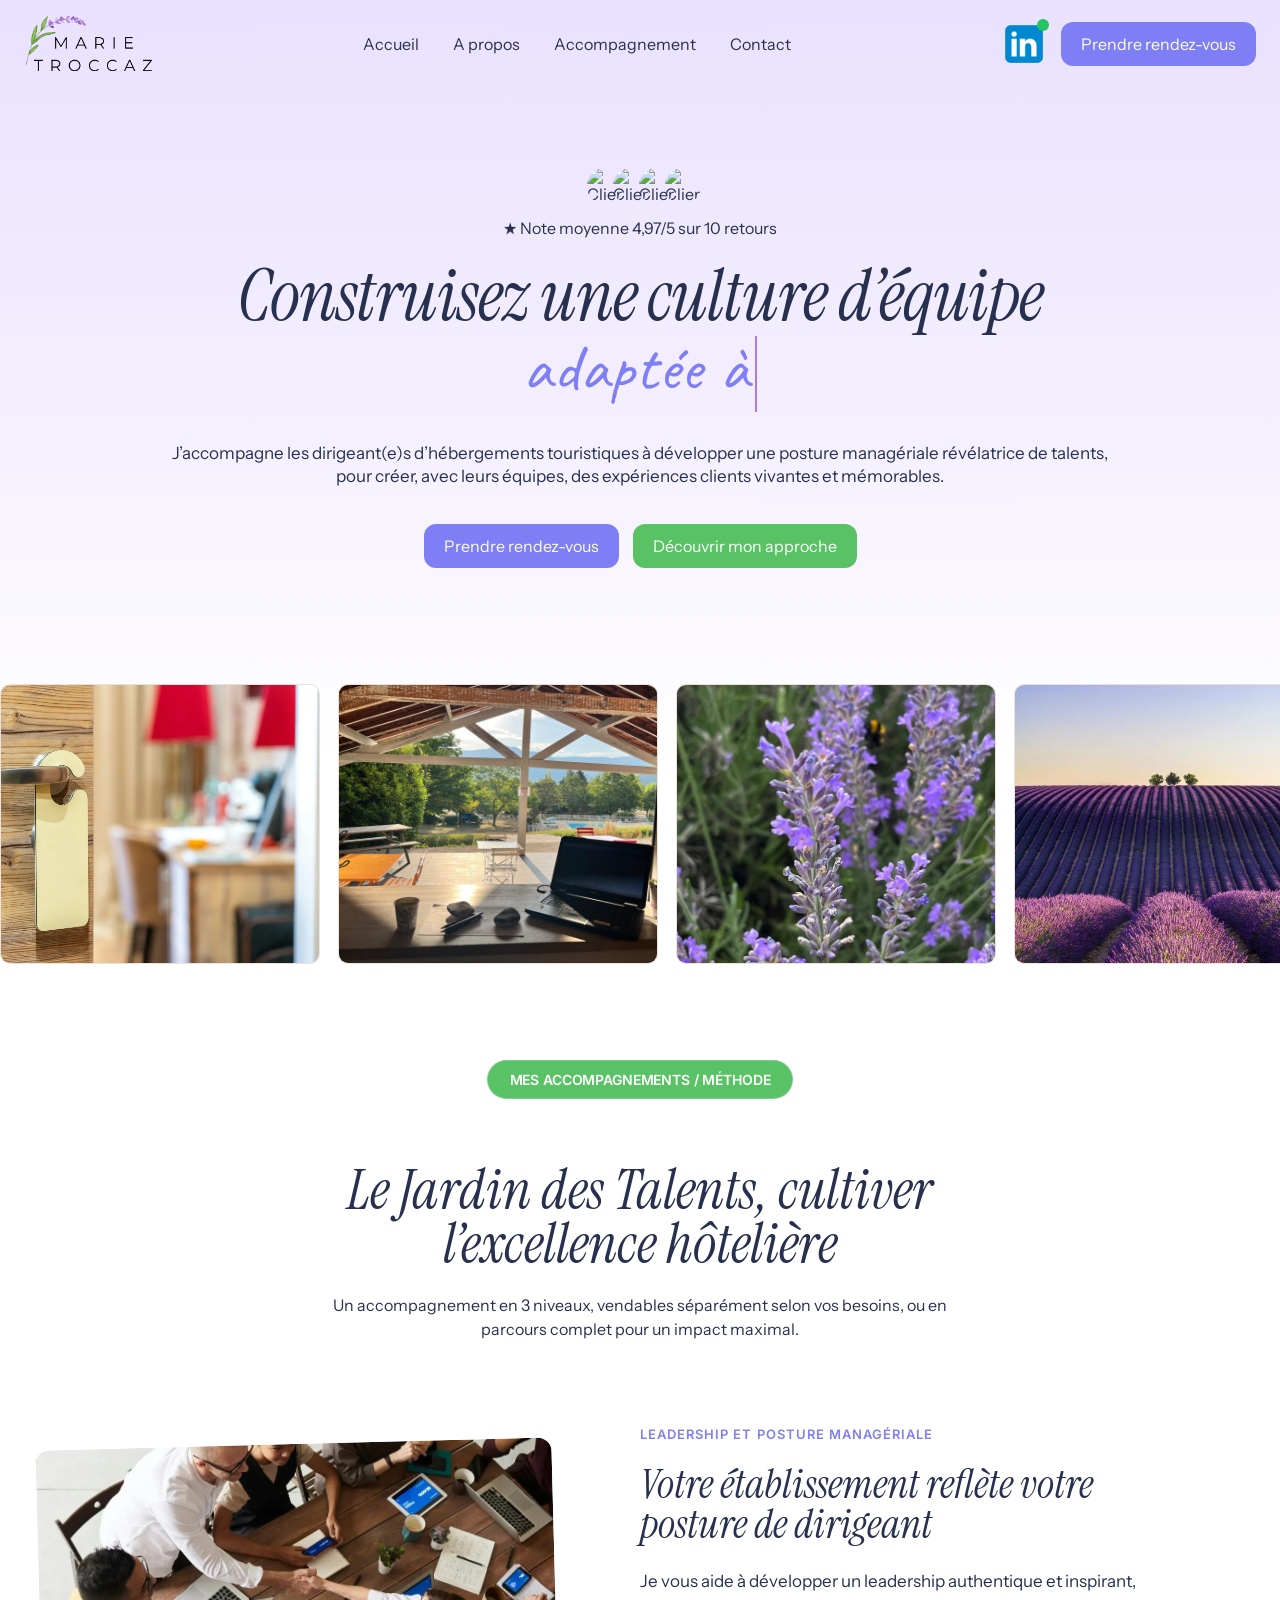
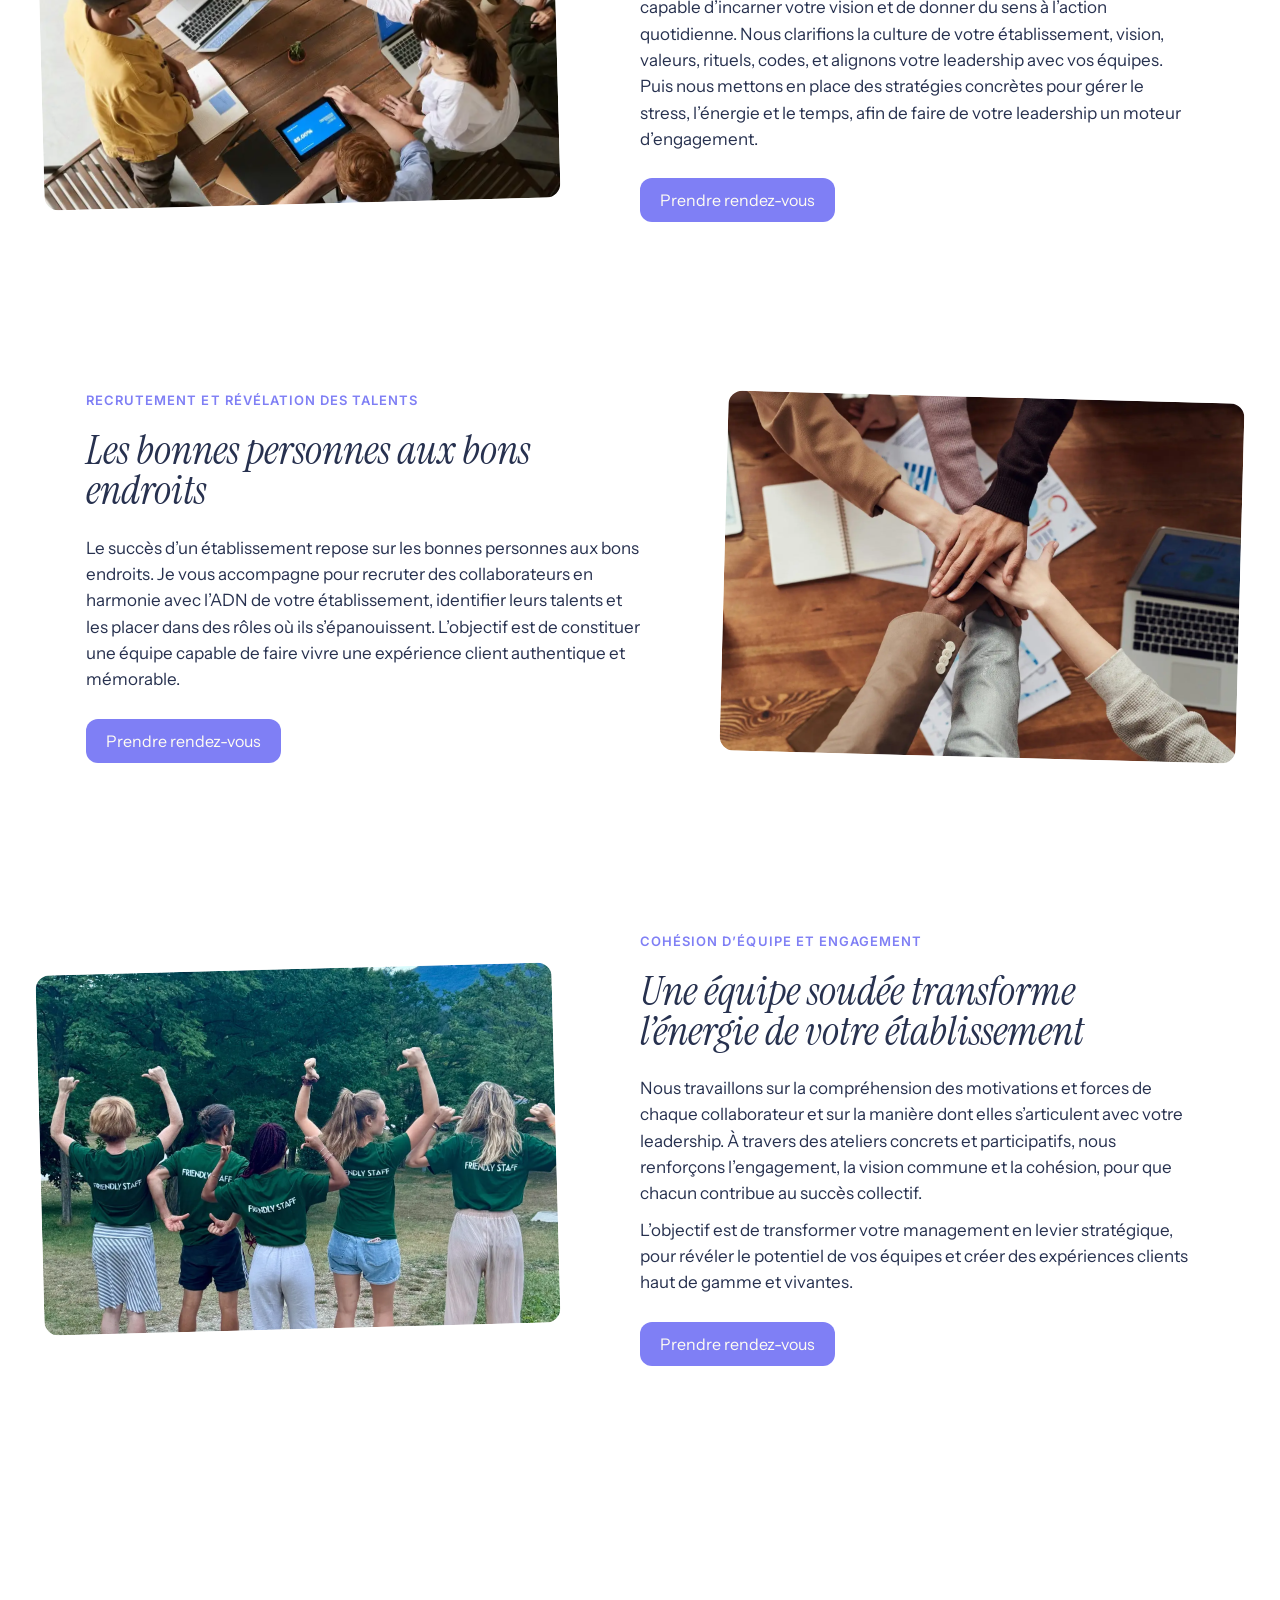
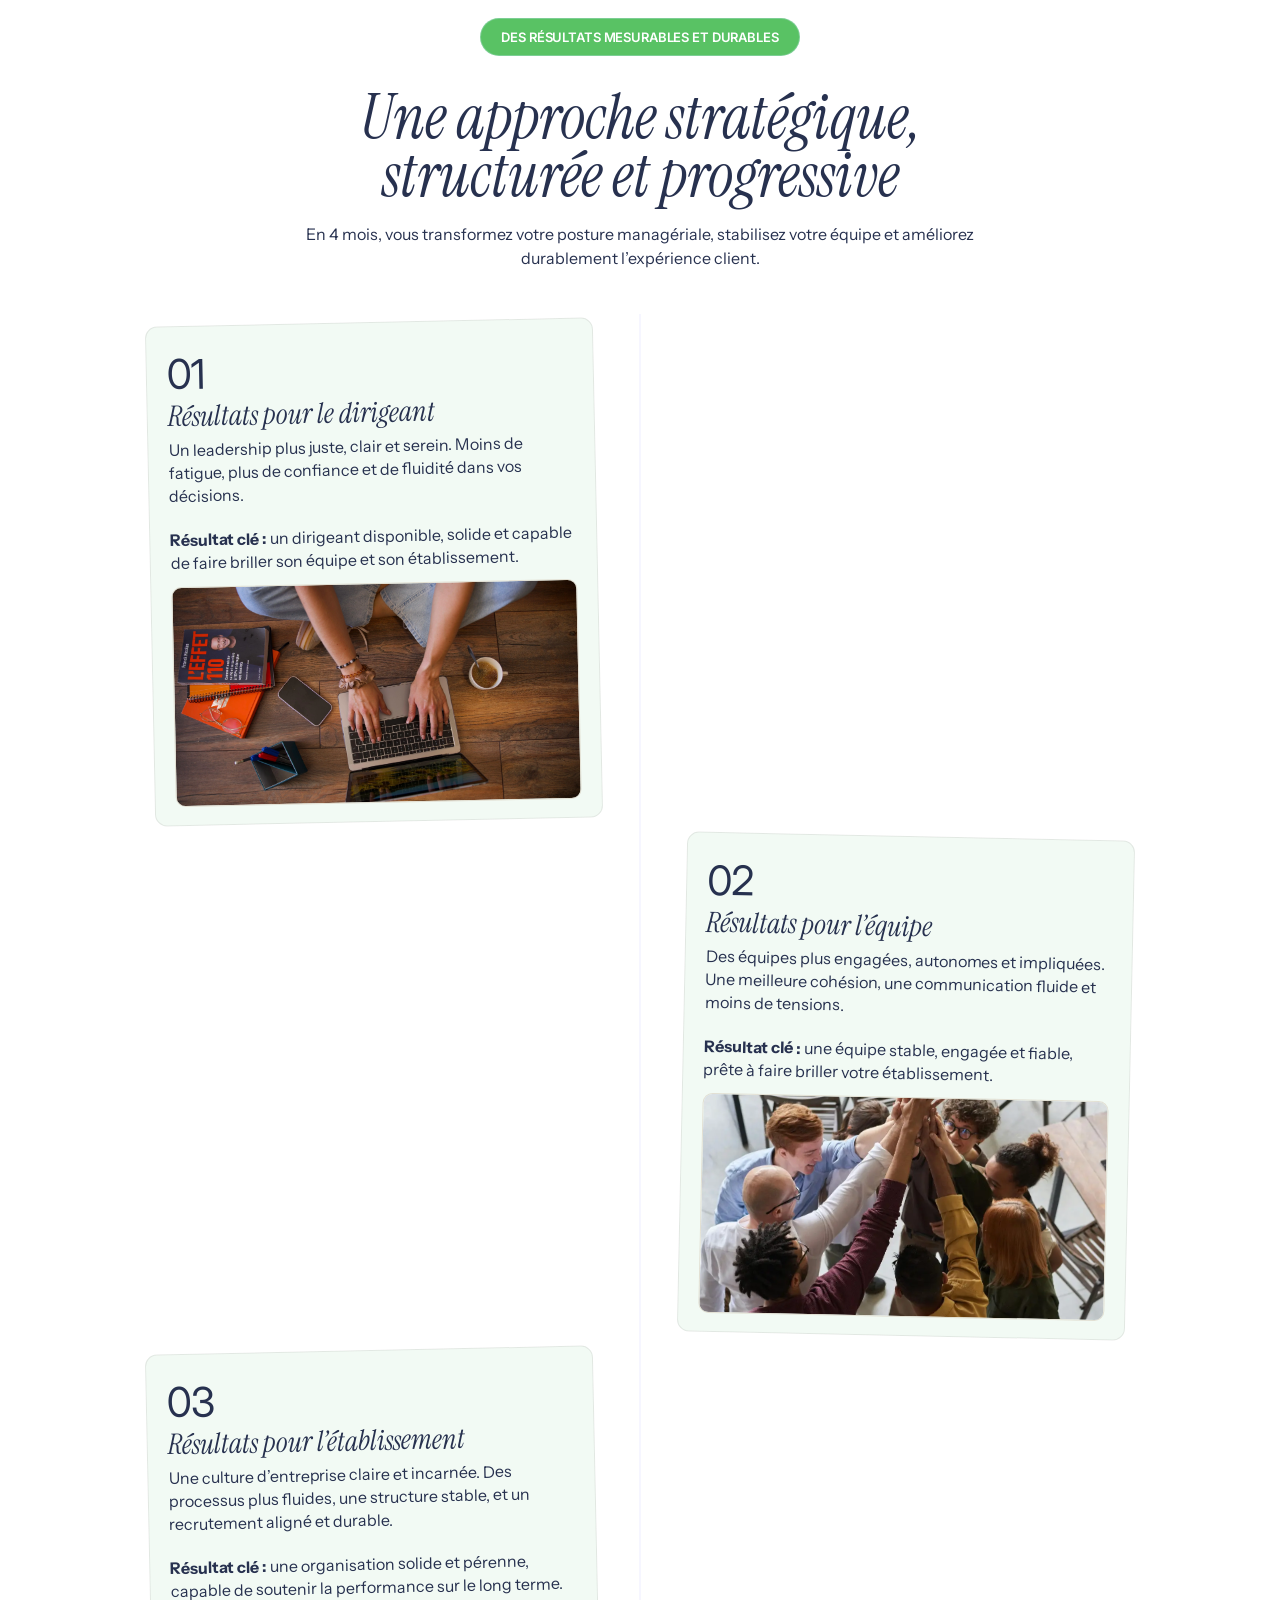
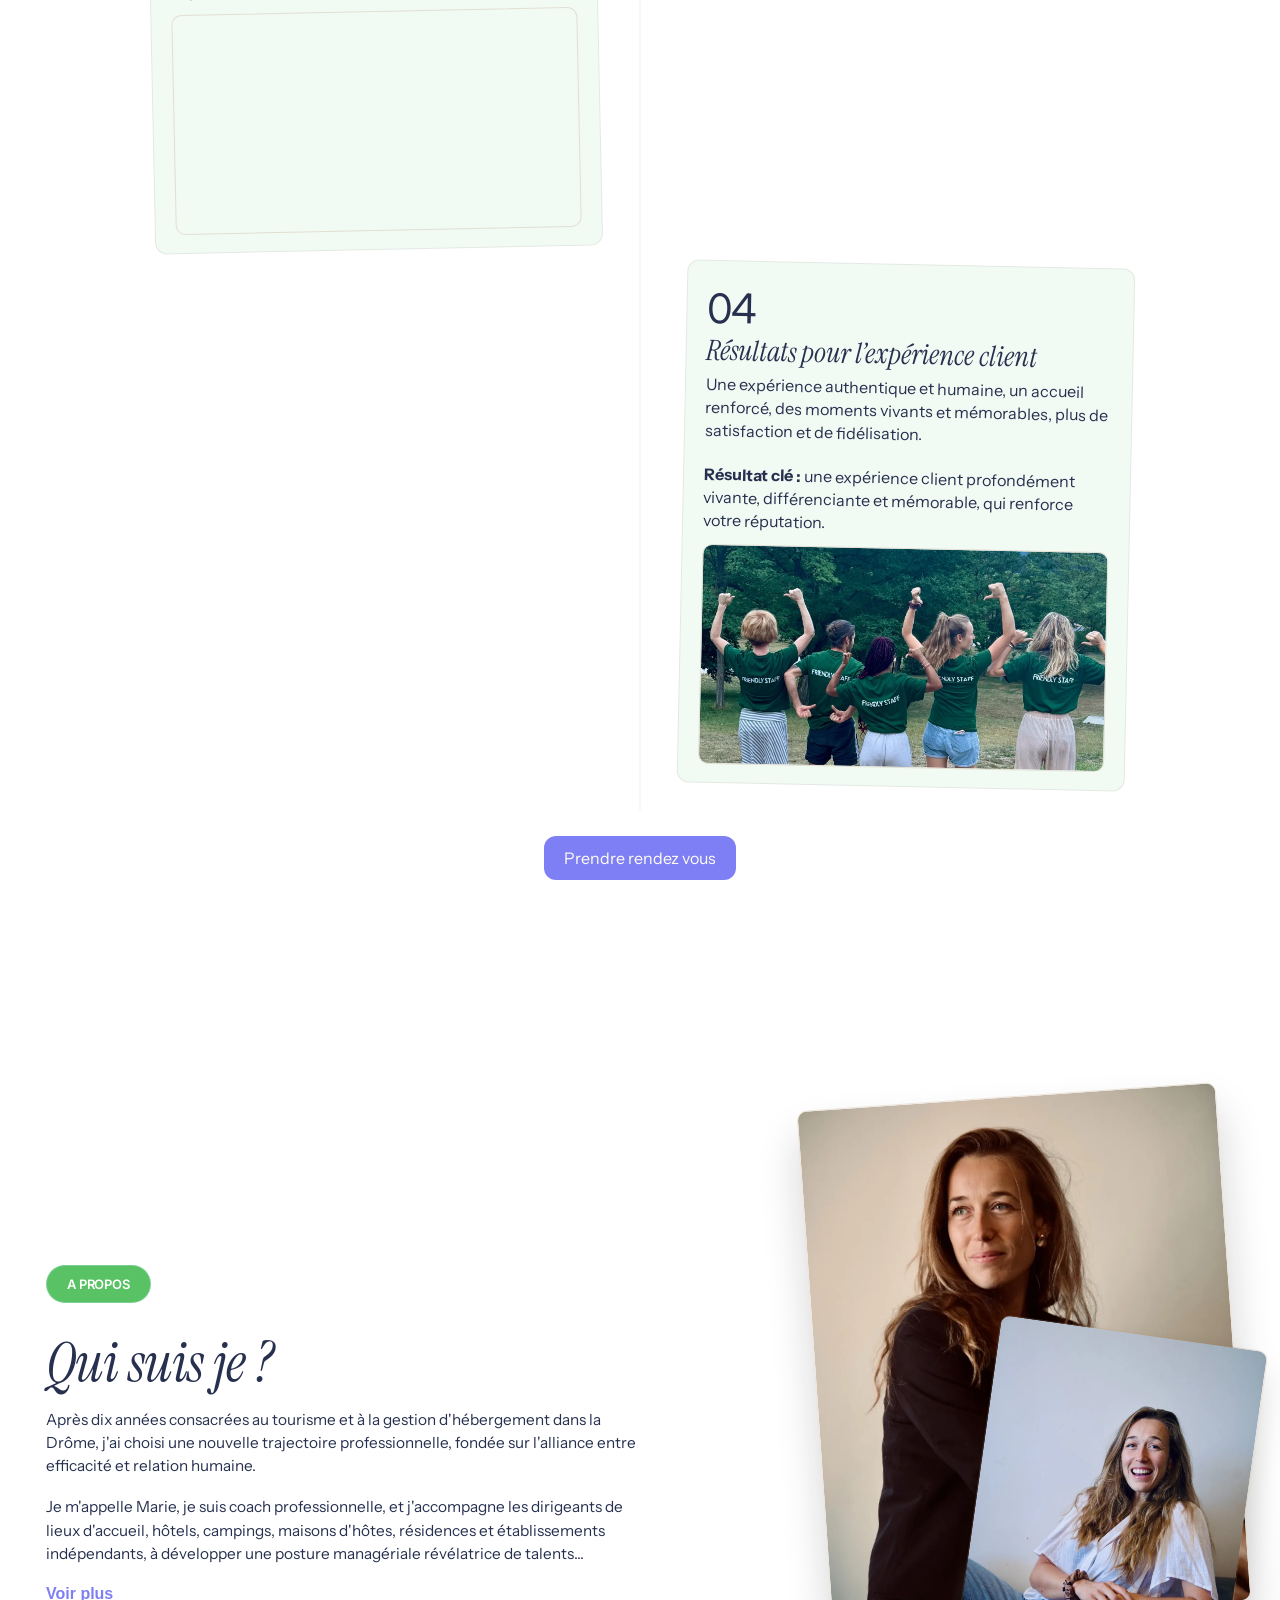
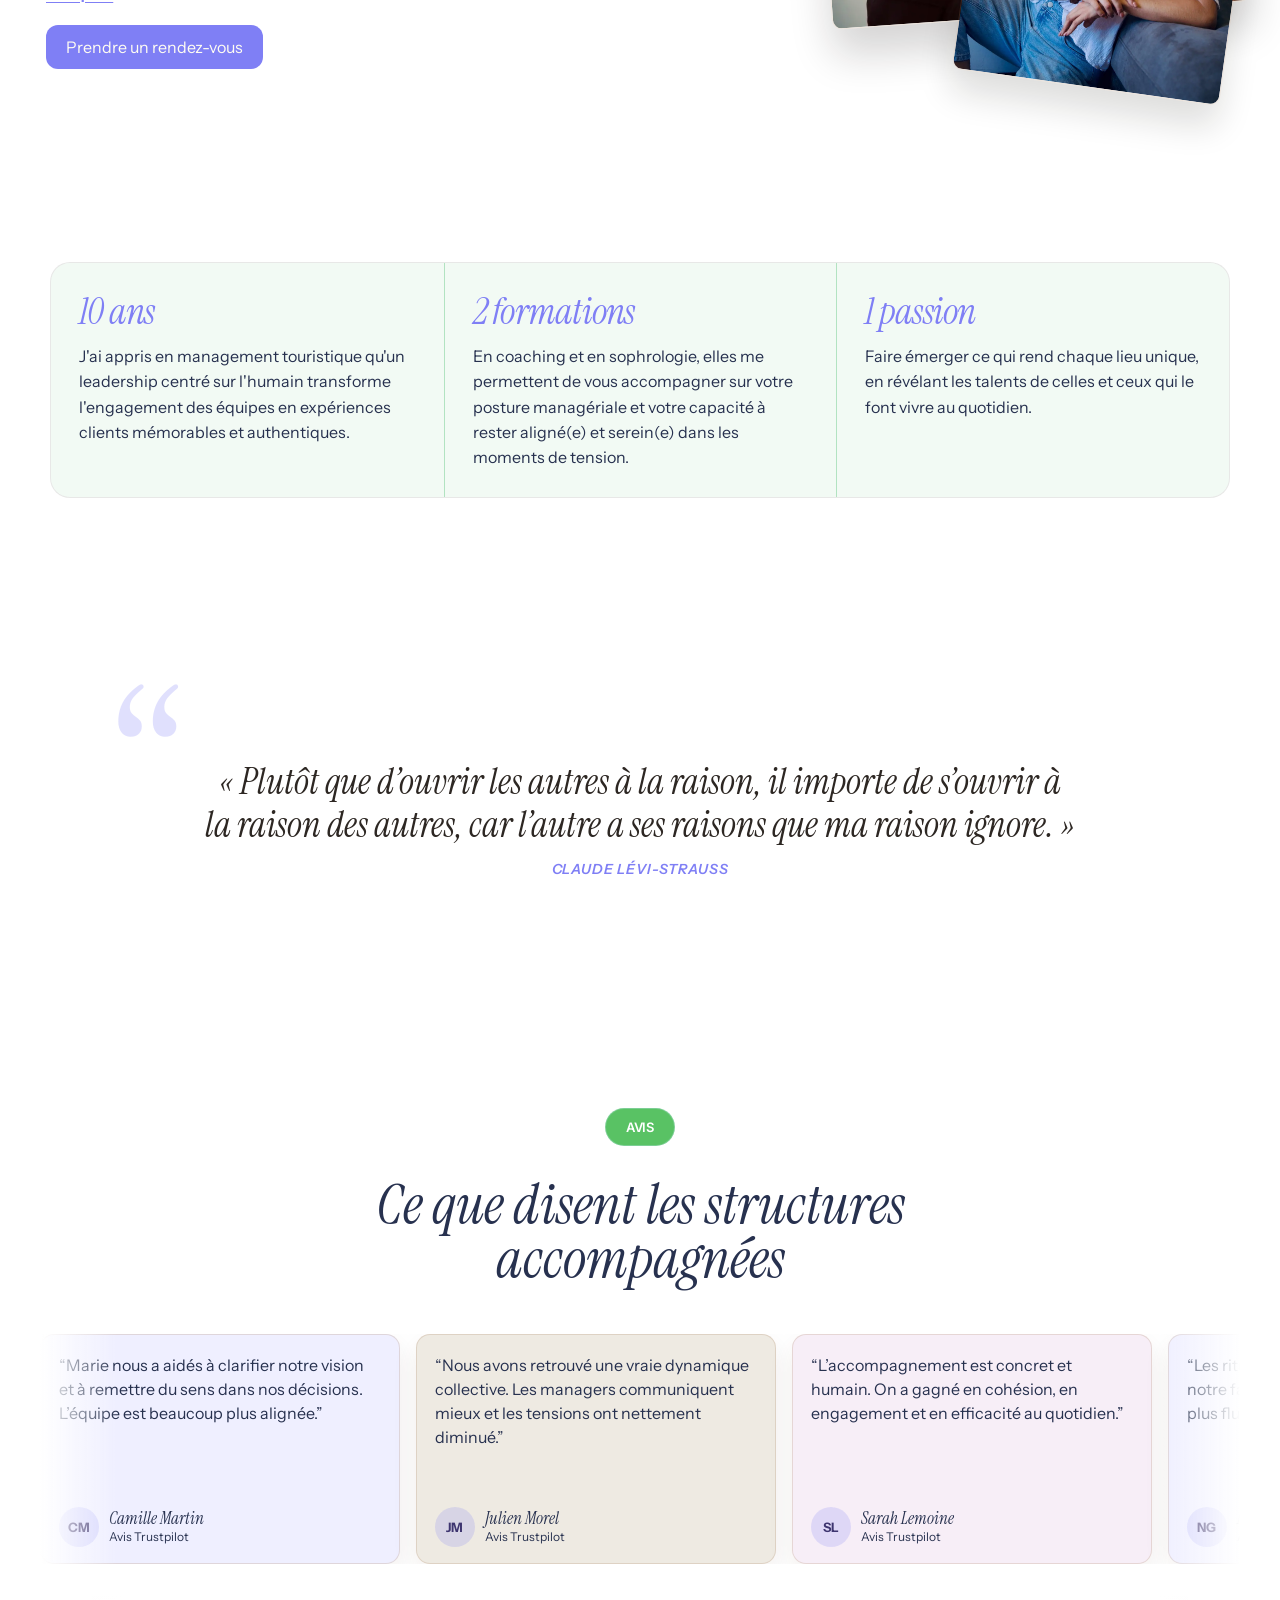
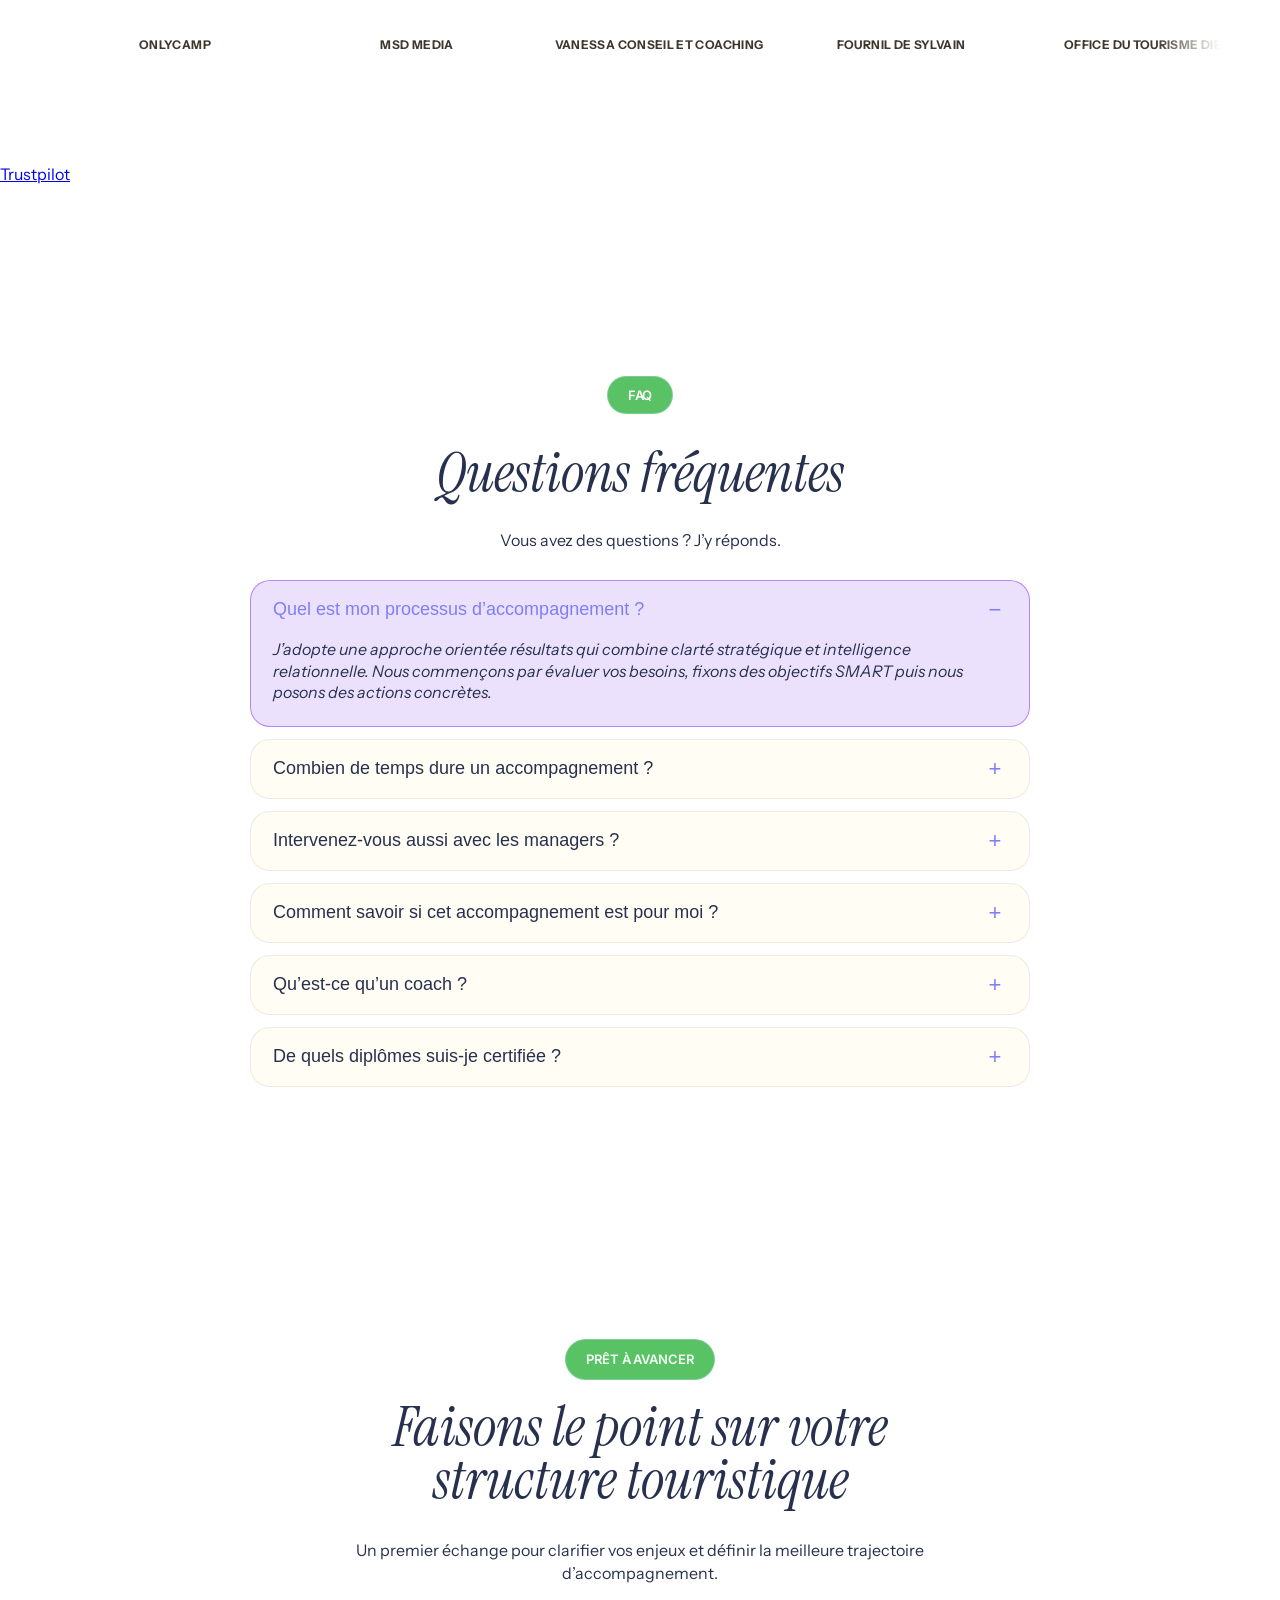
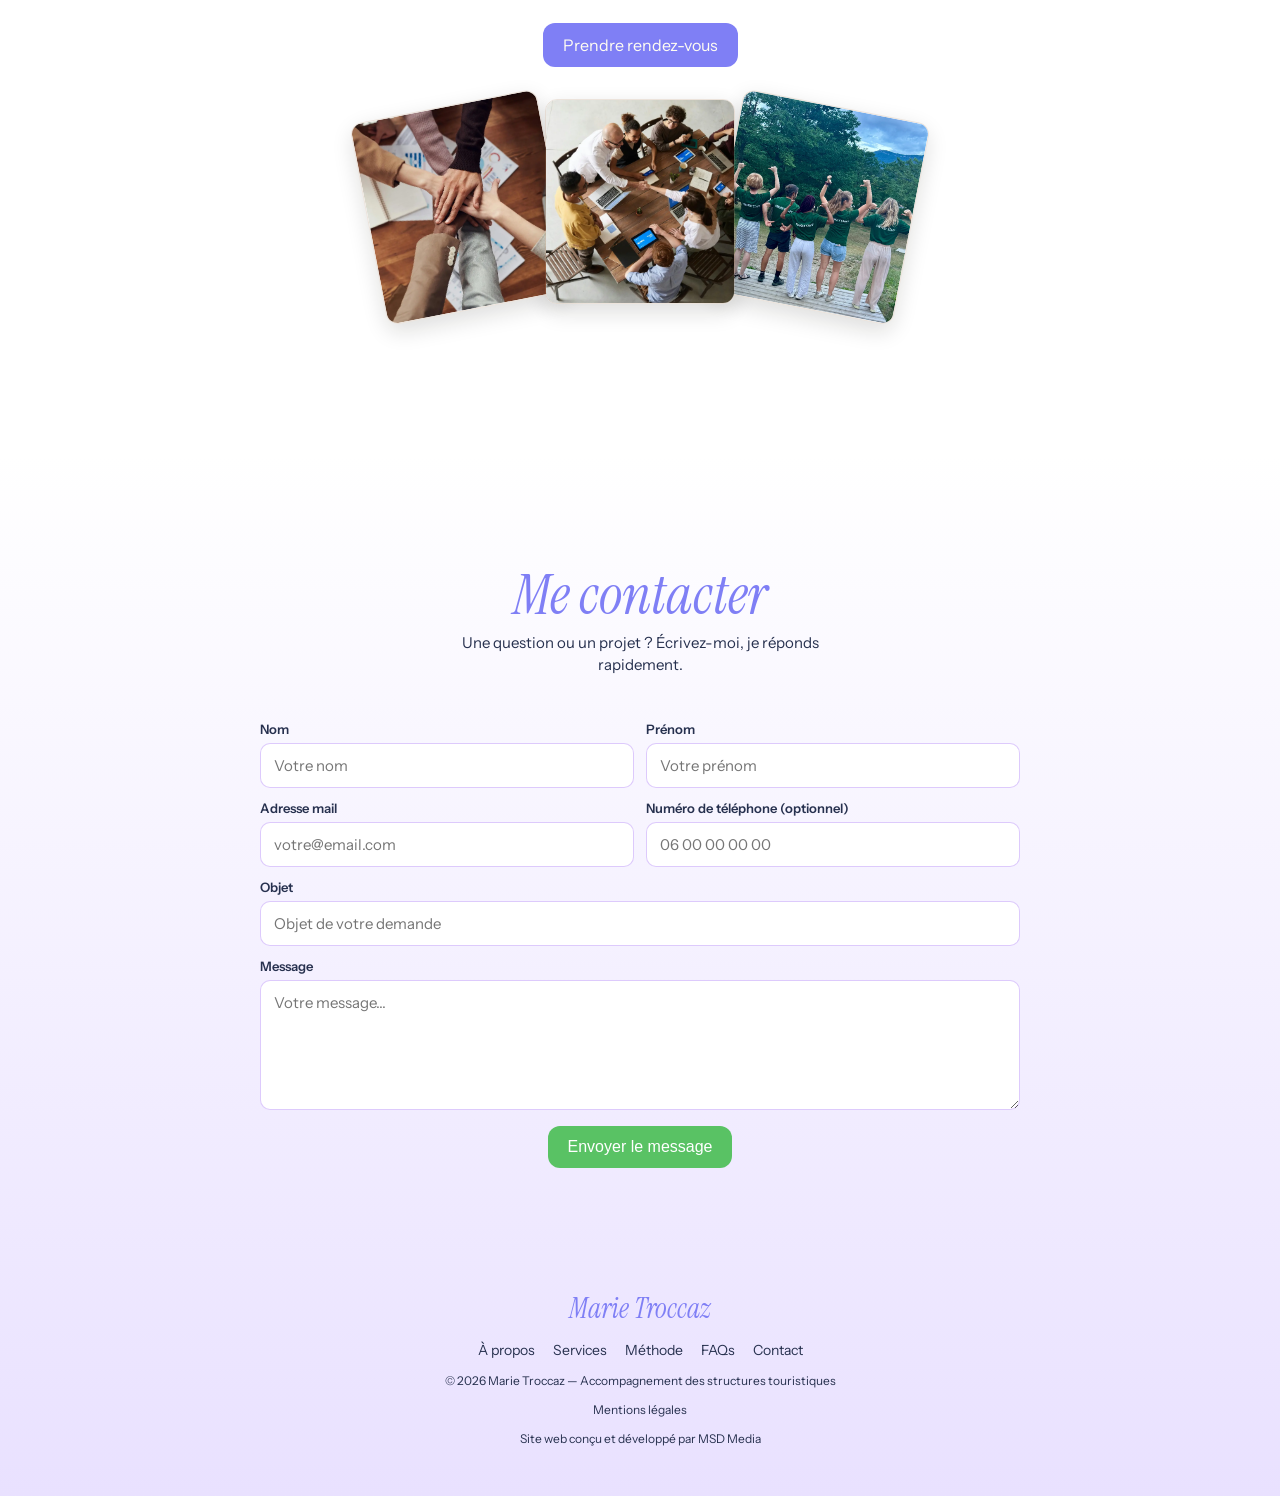
==== commit 18d45f1b: "dbdh" ====
--- a/index.html
+++ b/index.html
@@ -193,7 +193,7 @@
             <img src="https://images.unsplash.com/photo-1500648767791-00dcc994a43e?auto=format&fit=crop&w=120&q=80" alt="Client satisfait" />
             <img src="https://images.unsplash.com/photo-1438761681033-6461ffad8d80?auto=format&fit=crop&w=120&q=80" alt="Cliente satisfaite" />
           </div>
-          <p class="rating"><span class="rating__star">★</span> Note moyenne 4,97/5 sur 500+ retours</p>
+          <p class="rating"><span class="rating__star">★</span> Note moyenne 4,97/5 sur 10 retours</p>
         </div>
         <h1 class="hero__title animate-fade-in">
           <span class="hero__line-static">Construisez une culture d’équipe</span>
@@ -222,7 +222,6 @@
       <section class="marquee animate-fade-in" aria-label="Galerie clients">
         <div class="marquee__track">
           <img src="assets/img/carousel-01.webp" alt="Photo accompagnement 1" />
-          <img src="assets/img/carousel-04.webp" alt="Photo accompagnement 4" />
           <img src="assets/img/carousel-10.webp" alt="Photo accompagnement 5" />
           <img src="assets/img/carousel-06.webp" alt="Photo accompagnement 6" />
           <img src="assets/img/carousel-07.webp" alt="Photo accompagnement 7" />
@@ -243,7 +242,6 @@
           <img src="assets/img/carousel-31.jpeg" alt="Photo accompagnement 23" />
 
           <img src="assets/img/carousel-01.webp" alt="" aria-hidden="true" />
-          <img src="assets/img/carousel-04.webp" alt="" aria-hidden="true" />
           <img src="assets/img/carousel-10.webp" alt="" aria-hidden="true" />
           <img src="assets/img/carousel-06.webp" alt="" aria-hidden="true" />
           <img src="assets/img/carousel-07.webp" alt="" aria-hidden="true" />
@@ -262,6 +260,124 @@
           <img src="assets/img/carousel-29.jpeg" alt="" aria-hidden="true" />
           <img src="assets/img/carousel-30.jpeg" alt="" aria-hidden="true" />
           <img src="assets/img/carousel-31.jpeg" alt="" aria-hidden="true" />
+        </div>
+      </section>
+
+      <section class="scroll-writing" aria-label="Message clé">
+        <p class="scroll-writing__text" id="scroll-writing-text" data-fulltext="Tout commence par la qualité du lien."></p>
+      </section>
+
+      
+
+      <section class="services animate-fade-in" id="services" aria-label="Mes accompagnements">
+        <div class="services__inner">
+          <p class="services__tag">Mes accompagnements / Méthode</p>
+          <h2>Le Jardin des Talents, cultiver l’excellence hôtelière</h2>
+          <p class="services__intro">
+            Un accompagnement en 3 niveaux, vendables séparément selon vos besoins, ou en parcours complet pour un impact maximal.
+          </p>
+          <div class="services__stack">
+            <article class="service-panel">
+              <div class="service-panel__media">
+                <img src="assets/img/carousel-17.webp" alt="Dirigeants en atelier stratégique" />
+              </div>
+              <div class="service-panel__content">
+                <p class="service-panel__audience">Leadership et posture managériale</p>
+                <h3>Votre établissement reflète votre posture de dirigeant</h3>
+                <p class="service-panel__text">
+                  Je vous aide à développer un leadership authentique et inspirant, capable d’incarner votre vision et de donner du sens à l’action quotidienne.
+                  Nous clarifions la culture de votre établissement, vision, valeurs, rituels, codes, et alignons votre leadership avec vos équipes.
+                  Puis nous mettons en place des stratégies concrètes pour gérer le stress, l’énergie et le temps, afin de faire de votre leadership un moteur d’engagement.
+                </p>
+                <a href="#contact" class="btn btn--dark">Prendre rendez-vous</a>
+              </div>
+            </article>
+
+            <article class="service-panel service-panel--reverse">
+              <div class="service-panel__media">
+                <img src="assets/img/carousel-16.webp" alt="Équipe en collaboration autour d’un projet" />
+              </div>
+              <div class="service-panel__content">
+                <p class="service-panel__audience">Recrutement et révélation des talents</p>
+                <h3>Les bonnes personnes aux bons endroits</h3>
+                <p class="service-panel__text">
+                  Le succès d’un établissement repose sur les bonnes personnes aux bons endroits.
+                  Je vous accompagne pour recruter des collaborateurs en harmonie avec l’ADN de votre établissement, identifier leurs talents et les placer dans des rôles où ils s’épanouissent.
+                  L’objectif est de constituer une équipe capable de faire vivre une expérience client authentique et mémorable.
+                </p>
+                <a href="#contact" class="btn btn--dark">Prendre rendez-vous</a>
+              </div>
+            </article>
+
+            <article class="service-panel">
+              <div class="service-panel__media">
+                <img src="assets/img/carousel-15.webp" alt="Atelier d’équipe et cohésion collective" />
+              </div>
+              <div class="service-panel__content">
+                <p class="service-panel__audience">Cohésion d’équipe et engagement</p>
+                <h3>Une équipe soudée transforme l’énergie de votre établissement</h3>
+                <p class="service-panel__text">
+                  Nous travaillons sur la compréhension des motivations et forces de chaque collaborateur et sur la manière dont elles s’articulent avec votre leadership.
+                  À travers des ateliers concrets et participatifs, nous renforçons l’engagement, la vision commune et la cohésion, pour que chacun contribue au succès collectif.
+                </p>
+                <p class="service-panel__text">
+                  L’objectif est de transformer votre management en levier stratégique, pour révéler le potentiel de vos équipes et créer des expériences clients haut de gamme et vivantes.
+                </p>
+                <a href="#contact" class="btn btn--dark">Prendre rendez-vous</a>
+              </div>
+            </article>
+          </div>
+        </div>
+      </section>
+
+      <section class="method-section animate-fade-in" id="methode" aria-label="Stratégie et résultats">
+        <div class="method-section__inner">
+          <p class="method-section__tag">Des résultats mesurables et durables</p>
+          <h2>Une approche stratégique, structurée et progressive</h2>
+          <p class="method-section__intro">
+            En 4 mois, vous transformez votre posture managériale, stabilisez votre équipe et améliorez durablement l’expérience client.
+          </p>
+
+          <div class="method-timeline" id="method-timeline">
+            <div class="method-timeline__line" aria-hidden="true">
+              <span class="method-timeline__line-progress" id="method-line-progress"></span>
+            </div>
+
+            <article class="method-step">
+              <p class="method-step__num">01</p>
+              <h3>Résultats pour le dirigeant</h3>
+              <p>Un leadership plus juste, clair et serein. Moins de fatigue, plus de confiance et de fluidité dans vos décisions.</p><br>
+              <p><strong>Résultat clé :</strong> un dirigeant disponible, solide et capable de faire briller son équipe et son établissement.</p>
+              <img class="method-step__media" src="assets/img/method1.webp" alt="Analyse de la culture en atelier" />
+            </article>
+
+            <article class="method-step">
+              <p class="method-step__num">02</p>
+              <h3>Résultats pour l’équipe</h3>
+              <p>Des équipes plus engagées, autonomes et impliquées. Une meilleure cohésion, une communication fluide et moins de tensions.</p><br>
+              <p><strong>Résultat clé :</strong> une équipe stable, engagée et fiable, prête à faire briller votre établissement.</p>
+              <img class="method-step__media" src="assets/img/carousel-22.webp" alt="Clarification des valeurs en équipe" />
+            </article>
+
+            <article class="method-step">
+              <p class="method-step__num">03</p>
+              <h3>Résultats pour l’établissement</h3>
+              <p>Une culture d’entreprise claire et incarnée. Des processus plus fluides, une structure stable, et un recrutement aligné et durable.</p><br>
+              <p><strong>Résultat clé :</strong> une organisation solide et pérenne, capable de soutenir la performance sur le long terme.</p>
+              <img class="method-step__media" src="assets/img/method3.webp" alt="Travail collaboratif managers et équipes" />
+            </article>
+
+            <article class="method-step">
+              <p class="method-step__num">04</p>
+              <h3>Résultats pour l’expérience client</h3>
+              <p>Une expérience authentique et humaine, un accueil renforcé, des moments vivants et mémorables, plus de satisfaction et de fidélisation.</p><br>
+              <p><strong>Résultat clé :</strong> une expérience client profondément vivante, différenciante et mémorable, qui renforce votre réputation.</p>
+              <img class="method-step__media" src="assets/img/carousel-15.webp" alt="Suivi des résultats et impact durable" />
+            </article>
+          </div>
+          <p class="method-section__cta">
+            <a href="#contact" class="btn btn--dark">Prendre rendez vous</a>
+          </p>
         </div>
       </section>
 
@@ -328,124 +444,6 @@
         </div>
       </section>
 
-      <section class="scroll-writing" aria-label="Message clé">
-        <p class="scroll-writing__text" id="scroll-writing-text" data-fulltext="Tout commence par la qualité du lien."></p>
-      </section>
-
-      
-
-      <section class="services animate-fade-in" id="services" aria-label="Mes accompagnements">
-        <div class="services__inner">
-          <p class="services__tag">Mes accompagnements / Méthode</p>
-          <h2>Le Jardin des Talents, cultiver l’excellence hôtelière</h2>
-          <p class="services__intro">
-            Un accompagnement en 3 niveaux, vendables séparément selon vos besoins, ou en parcours complet pour un impact maximal.
-          </p>
-          <div class="services__stack">
-            <article class="service-panel">
-              <div class="service-panel__media">
-                <img src="assets/img/carousel-17.webp" alt="Dirigeants en atelier stratégique" />
-              </div>
-              <div class="service-panel__content">
-                <p class="service-panel__audience">Leadership et posture managériale</p>
-                <h3>Votre établissement reflète votre posture de dirigeant</h3>
-                <p class="service-panel__text">
-                  Je vous aide à développer un leadership authentique et inspirant, capable d’incarner votre vision et de donner du sens à l’action quotidienne.
-                  Nous clarifions la culture de votre établissement, vision, valeurs, rituels, codes, et alignons votre leadership avec vos équipes.
-                  Puis nous mettons en place des stratégies concrètes pour gérer le stress, l’énergie et le temps, afin de faire de votre leadership un moteur d’engagement.
-                </p>
-                <a href="#contact" class="btn btn--dark">Prendre rendez-vous</a>
-              </div>
-            </article>
-
-            <article class="service-panel service-panel--reverse">
-              <div class="service-panel__media">
-                <img src="assets/img/carousel-16.webp" alt="Équipe en collaboration autour d’un projet" />
-              </div>
-              <div class="service-panel__content">
-                <p class="service-panel__audience">Recrutement et révélation des talents</p>
-                <h3>Les bonnes personnes aux bons endroits</h3>
-                <p class="service-panel__text">
-                  Le succès d’un établissement repose sur les bonnes personnes aux bons endroits.
-                  Je vous accompagne pour recruter des collaborateurs en harmonie avec l’ADN de votre établissement, identifier leurs talents et les placer dans des rôles où ils s’épanouissent.
-                  L’objectif est de constituer une équipe capable de faire vivre une expérience client authentique et mémorable.
-                </p>
-                <a href="#contact" class="btn btn--dark">Prendre rendez-vous</a>
-              </div>
-            </article>
-
-            <article class="service-panel">
-              <div class="service-panel__media">
-                <img src="assets/img/carousel-15.webp" alt="Atelier d’équipe et cohésion collective" />
-              </div>
-              <div class="service-panel__content">
-                <p class="service-panel__audience">Cohésion d’équipe et engagement</p>
-                <h3>Une équipe soudée transforme l’énergie de votre établissement</h3>
-                <p class="service-panel__text">
-                  Nous travaillons sur la compréhension des motivations et forces de chaque collaborateur et sur la manière dont elles s’articulent avec votre leadership.
-                  À travers des ateliers concrets et participatifs, nous renforçons l’engagement, la vision commune et la cohésion, pour que chacun contribue au succès collectif.
-                </p>
-                <p class="service-panel__text">
-                  L’objectif est de transformer votre management en levier stratégique, pour révéler le potentiel de vos équipes et créer des expériences clients haut de gamme et vivantes.
-                </p>
-                <a href="#contact" class="btn btn--dark">Prendre rendez-vous</a>
-              </div>
-            </article>
-          </div>
-        </div>
-      </section>
-
-      <section class="method-section animate-fade-in" id="methode" aria-label="Stratégie et résultats">
-        <div class="method-section__inner">
-          <p class="method-section__tag">Des résultats mesurables et durables</p>
-          <h2>Une approche stratégique, structurée et progressive</h2>
-          <p class="method-section__intro">
-            En 4 mois, vous transformez votre posture managériale, stabilisez votre équipe et améliorez durablement l’expérience client.
-          </p>
-
-          <div class="method-timeline" id="method-timeline">
-            <div class="method-timeline__line" aria-hidden="true">
-              <span class="method-timeline__line-progress" id="method-line-progress"></span>
-            </div>
-
-            <article class="method-step">
-              <p class="method-step__num">01</p>
-              <h3>Résultats pour le dirigeant</h3>
-              <p>Un leadership plus juste, clair et serein. Moins de fatigue, plus de confiance et de fluidité dans vos décisions.</p><br>
-              <p><strong>Résultat clé :</strong> un dirigeant disponible, solide et capable de faire briller son équipe et son établissement.</p>
-              <img class="method-step__media" src="assets/img/method1.webp" alt="Analyse de la culture en atelier" />
-            </article>
-
-            <article class="method-step">
-              <p class="method-step__num">02</p>
-              <h3>Résultats pour l’équipe</h3>
-              <p>Des équipes plus engagées, autonomes et impliquées. Une meilleure cohésion, une communication fluide et moins de tensions.</p><br>
-              <p><strong>Résultat clé :</strong> une équipe stable, engagée et fiable, prête à faire briller votre établissement.</p>
-              <img class="method-step__media" src="assets/img/carousel-22.webp" alt="Clarification des valeurs en équipe" />
-            </article>
-
-            <article class="method-step">
-              <p class="method-step__num">03</p>
-              <h3>Résultats pour l’établissement</h3>
-              <p>Une culture d’entreprise claire et incarnée. Des processus plus fluides, une structure stable, et un recrutement aligné et durable.</p><br>
-              <p><strong>Résultat clé :</strong> une organisation solide et pérenne, capable de soutenir la performance sur le long terme.</p>
-              <img class="method-step__media" src="assets/img/method3.webp" alt="Travail collaboratif managers et équipes" />
-            </article>
-
-            <article class="method-step">
-              <p class="method-step__num">04</p>
-              <h3>Résultats pour l’expérience client</h3>
-              <p>Une expérience authentique et humaine, un accueil renforcé, des moments vivants et mémorables, plus de satisfaction et de fidélisation.</p><br>
-              <p><strong>Résultat clé :</strong> une expérience client profondément vivante, différenciante et mémorable, qui renforce votre réputation.</p>
-              <img class="method-step__media" src="assets/img/carousel-15.webp" alt="Suivi des résultats et impact durable" />
-            </article>
-          </div>
-          <p class="method-section__cta">
-            <a href="#contact" class="btn btn--dark">Prendre rendez vous</a>
-          </p>
-        </div>
-      </section>
-
       <section class="quote-focus animate-fade-in" aria-label="Citation inspirante">
         <blockquote class="quote-focus__card">
           <p class="quote-focus__text">
@@ -461,7 +459,7 @@
           <h2>Ce que disent les structures accompagnées</h2>
 
           <div class="reviews-carousel">
-            <div class="reviews-carousel__track">
+            <div class="reviews-carousel__track" id="reviews-carousel-track" data-source="assets/data/trustpilot-reviews.json">
               <article class="review-card">
                 <p class="review-card__text">“Marie nous a aidés à clarifier notre vision et à remettre du sens dans nos décisions. L’équipe est beaucoup plus alignée.”</p>
                 <div class="review-card__footer">
@@ -699,8 +697,8 @@
           </section>
         </div>
         <br><br><br>
-        <!-- TrustBox widget - Review Collector -->
-<div class="trustpilot-widget" data-locale="fr-FR" data-template-id="56278e9abfbbba0bdcd568bc" data-businessunit-id="682207bf29e62a5ce00eab5b" data-style-height="52px" data-style-width="100%" data-token="84067782-b475-4cdd-9b78-45038781821b">
+<!-- TrustBox widget - Review Collector -->
+<div class="trustpilot-widget" data-locale="fr-FR" data-template-id="56278e9abfbbba0bdcd568bc" data-businessunit-id="699589ef9111479251cb2962" data-style-height="52px" data-style-width="100%" data-token="0847f431-8109-4672-8f90-761bdb7d6b7d">
   <a href="https://fr.trustpilot.com/review/marietroccaz.com" target="_blank" rel="noopener">Trustpilot</a>
 </div>
 <!-- End TrustBox widget -->
@@ -766,7 +764,7 @@
                 <li>Vous cherchez une performance durable et stable même en pleine saison.</li>
               </ul>
               <p>
-                Si ce n’est pas suffisant, sachez que le premier échange de 45 min est offert et que je suis disponible pour répondre à vos questions.
+                Si ce n’est pas suffisant, sachez que le premier échange de 30 min est offert et que je suis disponible pour répondre à vos questions.
               </p>
             </div>
           </div>
@@ -831,13 +829,23 @@
                 <input id="contact-firstname" name="firstname" type="text" autocomplete="given-name" placeholder="Votre prénom" required />
               </div>
             </div>
+            <div class="contact-form__row">
+              <div class="contact-form__field">
+                <label for="contact-email">Adresse mail</label>
+                <input id="contact-email" name="email" type="email" autocomplete="email" placeholder="votre@email.com" required />
+              </div>
+              <div class="contact-form__field">
+                <label for="contact-phone">Numéro de téléphone (optionnel)</label>
+                <input id="contact-phone" name="phone" type="tel" autocomplete="tel" placeholder="06 00 00 00 00" />
+              </div>
+            </div>
             <div class="contact-form__field">
               <label for="contact-subject">Objet</label>
-              <input id="contact-subject" name="subject" type="text" placeholder="Objet de votre demande" required />
+              <input id="contact-subject" name="subject" type="text" placeholder="Objet de votre demande" />
             </div>
             <div class="contact-form__field">
               <label for="contact-message">Message</label>
-              <textarea id="contact-message" name="message" rows="5" placeholder="Votre message..." required></textarea>
+              <textarea id="contact-message" name="message" rows="5" placeholder="Votre message..."></textarea>
             </div>
             <button class="btn btn--soft contact-form__submit" type="submit">Envoyer le message</button>
           </form>
--- a/assets/css/style.css
+++ b/assets/css/style.css
@@ -18,6 +18,8 @@
   --camel: #a8825d;
   --cacao: #5a2d1b;
   --paper: #fffdf2;
+  --section-space: 6rem;
+  --section-space-mobile: 4.5rem;
 }
 
 * {
@@ -128,18 +130,18 @@
 
 .burger span {
   display: block;
-  width: 22px;
-  height: 1px;
+  width: 24px;
+  height: 2px;
   background: var(--ink);
   transition: transform 0.26s ease, opacity 0.2s ease;
 }
 
 .burger.is-open span:first-child {
-  transform: translateY(4.5px) rotate(20deg);
+  transform: translateY(5px) rotate(45deg);
 }
 
 .burger.is-open span:last-child {
-  transform: translateY(-4.5px) rotate(-20deg);
+  transform: translateY(-5px) rotate(-45deg);
 }
 
 .mobile-menu {
@@ -460,9 +462,11 @@
 .marquee__track img {
   width: 320px;
   height: 280px;
+  aspect-ratio: 8 / 7;
   object-fit: cover;
   flex-shrink: 0;
   border-radius: 10px;
+  display: block;
 }
 
 @keyframes slide {
@@ -529,6 +533,7 @@
   .marquee__track img {
     width: 240px;
     height: 170px;
+    aspect-ratio: 24 / 17;
   }
 
   .trust-logos__inner {
@@ -561,12 +566,13 @@
 .about-story__content {
   max-width: 1300px;
   margin: 0 auto;
-  padding: clamp(28px, 4vw, 60px) 24px 46px;
+  padding: 24px 46px;
   display: grid;
   grid-template-columns: 1.05fr 0.95fr;
   gap: clamp(20px, 4vw, 56px);
   align-items: center;
 }
+
 
 .about-story__text h2 {
   font-family: "Instrument Serif", serif;
@@ -904,7 +910,7 @@
 
 .services__stack {
   display: grid;
-  gap: 100px;
+  gap: 64px;
 }
 
 .service-panel {
@@ -922,22 +928,23 @@
   flex: 0 0 43%;
   display: flex;
   align-items: center;
+  height: 360px;
+  min-height: 360px;
+  max-height: 360px;
 }
 
 .service-panel__media img {
   width: 100%;
-  height: 100%;
+  height: 100% !important;
   display: block;
   object-fit: cover;
   border-radius: 14px;
-  max-height: 420px;
   transform: rotate(-1.5deg);
   transform-origin: center;
 }
 
 .service-panel--reverse .service-panel__media img {
   transform: rotate(1.5deg);
-  max-height: 420px;
   margin: auto 0;
 }
 
@@ -987,19 +994,30 @@
     flex-direction: column;
   }
 
+  .services__stack {
+    gap: 28px;
+  }
+
   .service-panel__media {
+    width: 100%;
+    height: 280px;
     min-height: 280px;
+    max-height: 280px;
   }
 
   .service-panel__media img {
-    height: 280px;
+    height: 100% !important;
     transform: none;
   }
 
   .service-panel--reverse .service-panel__media img {
     transform: none;
-    height: 420px;
-    margin-bottom: 2rem;
+    height: 100% !important;
+    margin-bottom: 0;
+  }
+
+  .service-panel {
+    padding-bottom: 0;
   }
 }
 
@@ -1180,7 +1198,7 @@
   .method-step:nth-of-type(even) {
     width: 100%;
     margin: 0 0 12px;
-    transform: none;
+    transform: none !important;
   }
 
 }
@@ -1290,6 +1308,17 @@
   border-radius: 50%;
   object-fit: cover;
   flex-shrink: 0;
+}
+
+.review-card__avatar--placeholder {
+  display: inline-flex;
+  align-items: center;
+  justify-content: center;
+  background: rgba(127, 127, 245, 0.2);
+  color: #3e3570;
+  font-size: 13px;
+  font-weight: 700;
+  letter-spacing: 0.02em;
 }
 
 .review-card__author {
@@ -1824,9 +1853,61 @@
   border-color: rgba(122, 47, 242, 0.55);
 }
 
+.about-story,
+.parcours-band,
+.services,
+.method-section,
+.quote-focus,
+.reviews-section,
+.faq-section,
+.cta-band {
+  padding-top: var(--section-space);
+  padding-bottom: var(--section-space);
+}
+
+.about-story,
+.parcours-band {
+  margin-top: 0;
+  margin-bottom: 0;
+}
+
+.about-story {
+  padding-bottom: 0;
+}
+
+.about-story + .parcours-band {
+  padding-top: 0;
+  padding-bottom: 6rem;
+}
+
+.quote-focus {
+  padding-top: calc(var(--section-space) + 2rem);
+}
+
 @media (max-width: 640px) {
+  .about-story,
+  .parcours-band,
+  .services,
+  .method-section,
+  .quote-focus,
+  .reviews-section,
+  .faq-section,
   .cta-band {
-    padding: 24px 16px 56px;
+    padding-top: var(--section-space-mobile);
+    padding-bottom: var(--section-space-mobile);
+  }
+
+  .about-story {
+    padding-bottom: 0;
+  }
+
+  .about-story + .parcours-band {
+    padding-top: 0;
+    padding-bottom: 0;
+  }
+
+  .quote-focus {
+    padding-top: calc(var(--section-space-mobile) + 1rem);
   }
 
   .cta-band__photos img:nth-child(1) {
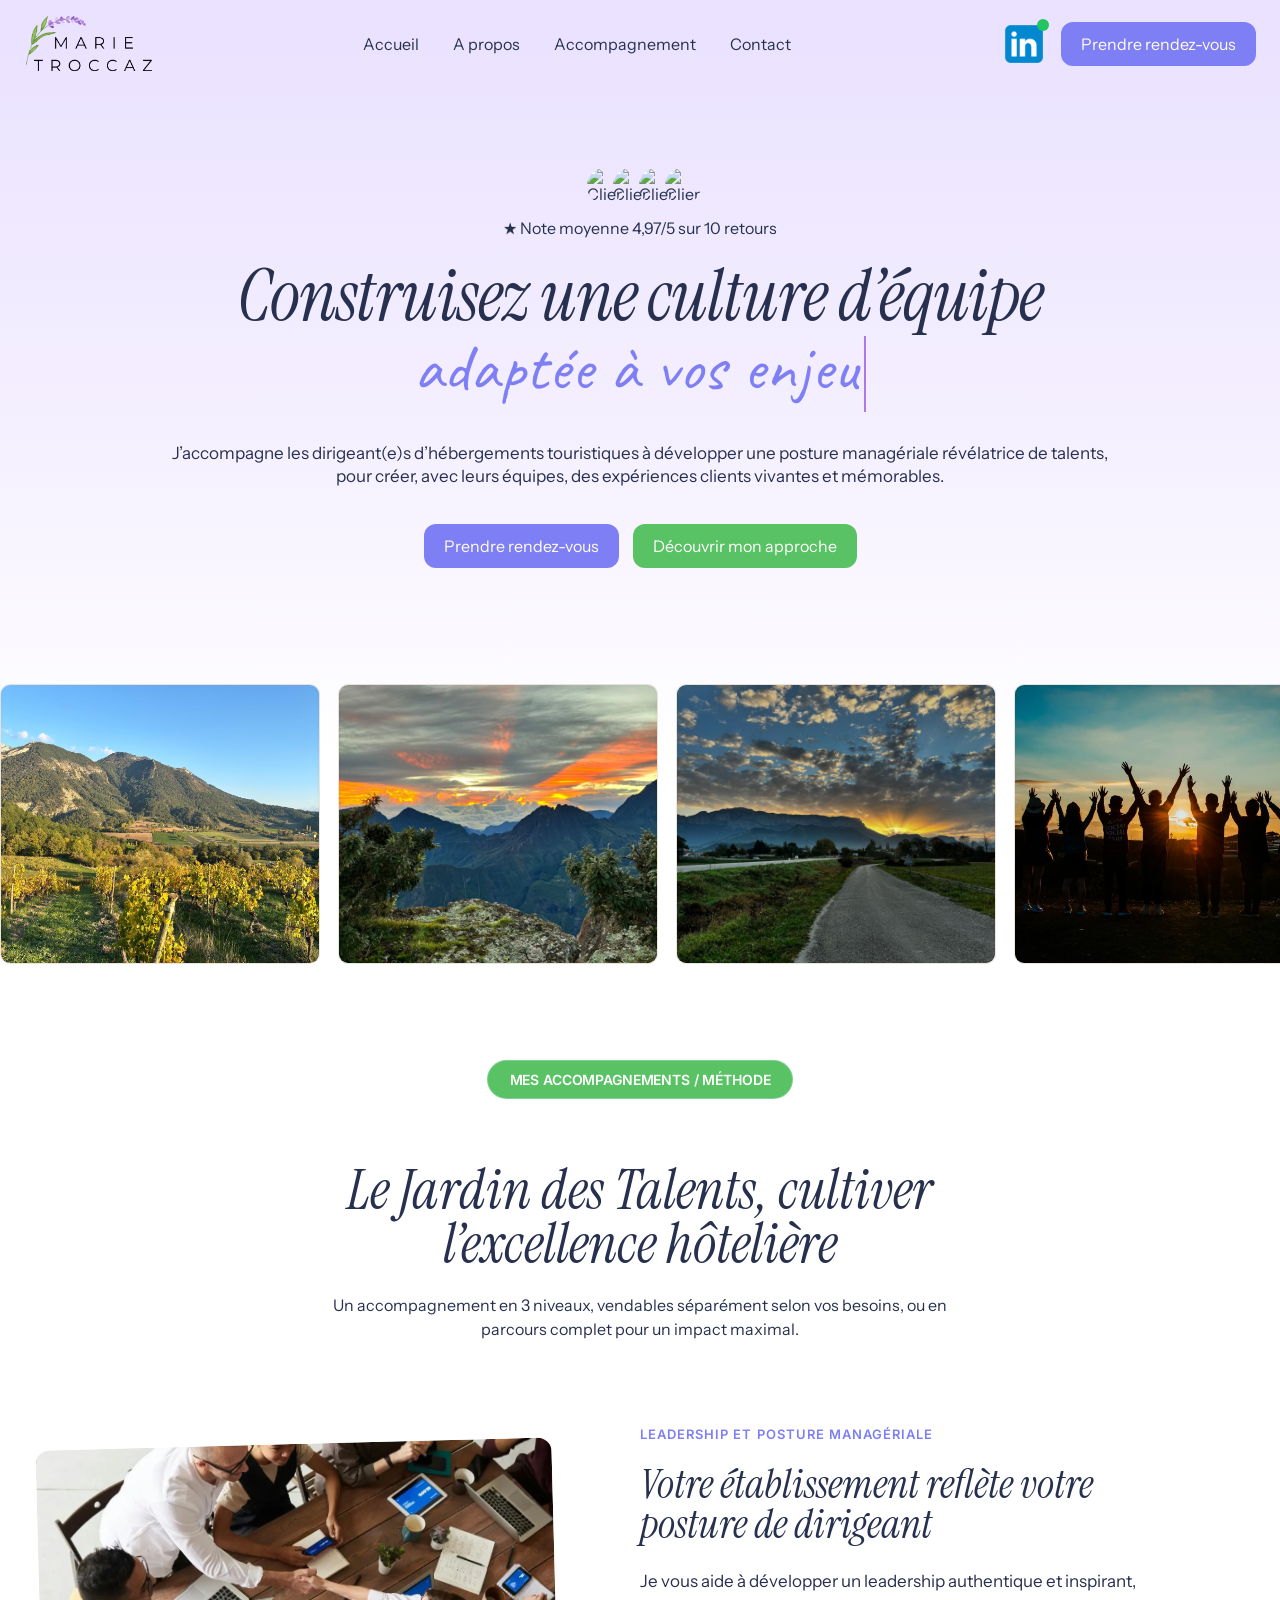
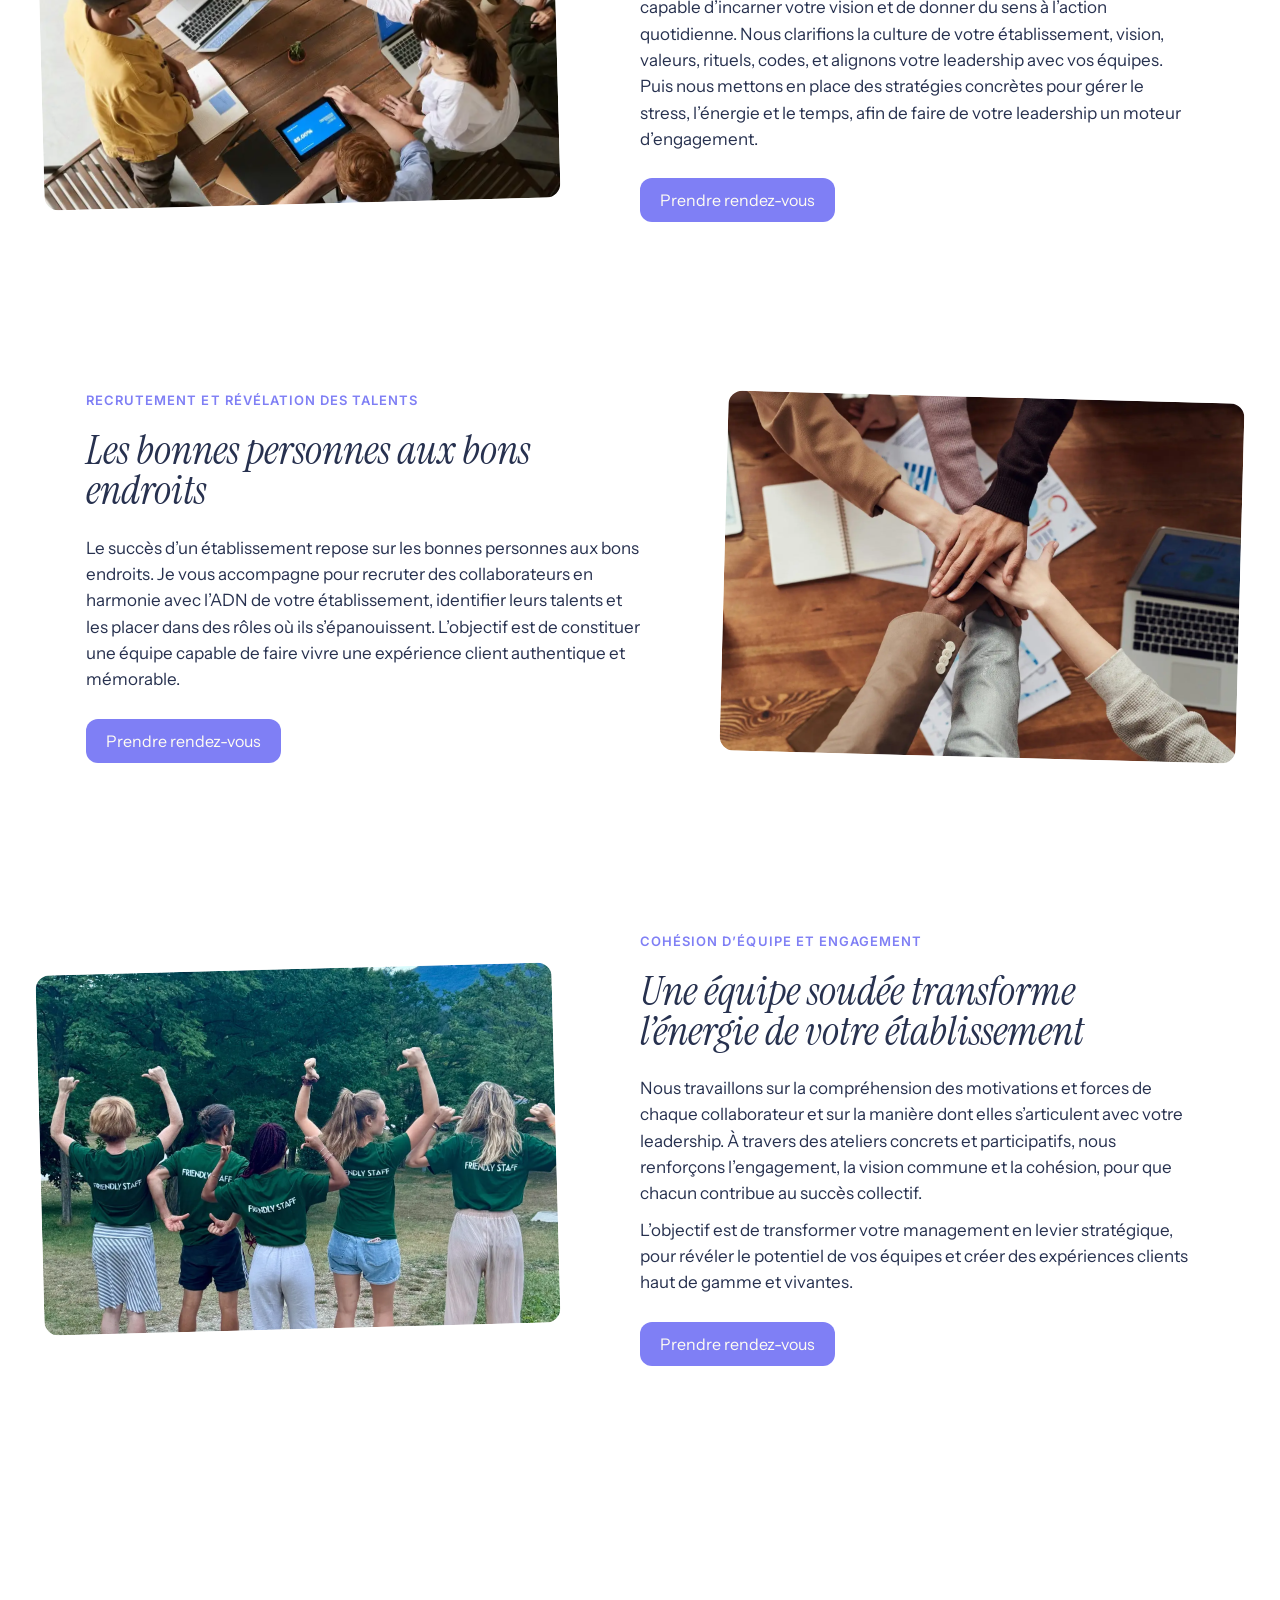
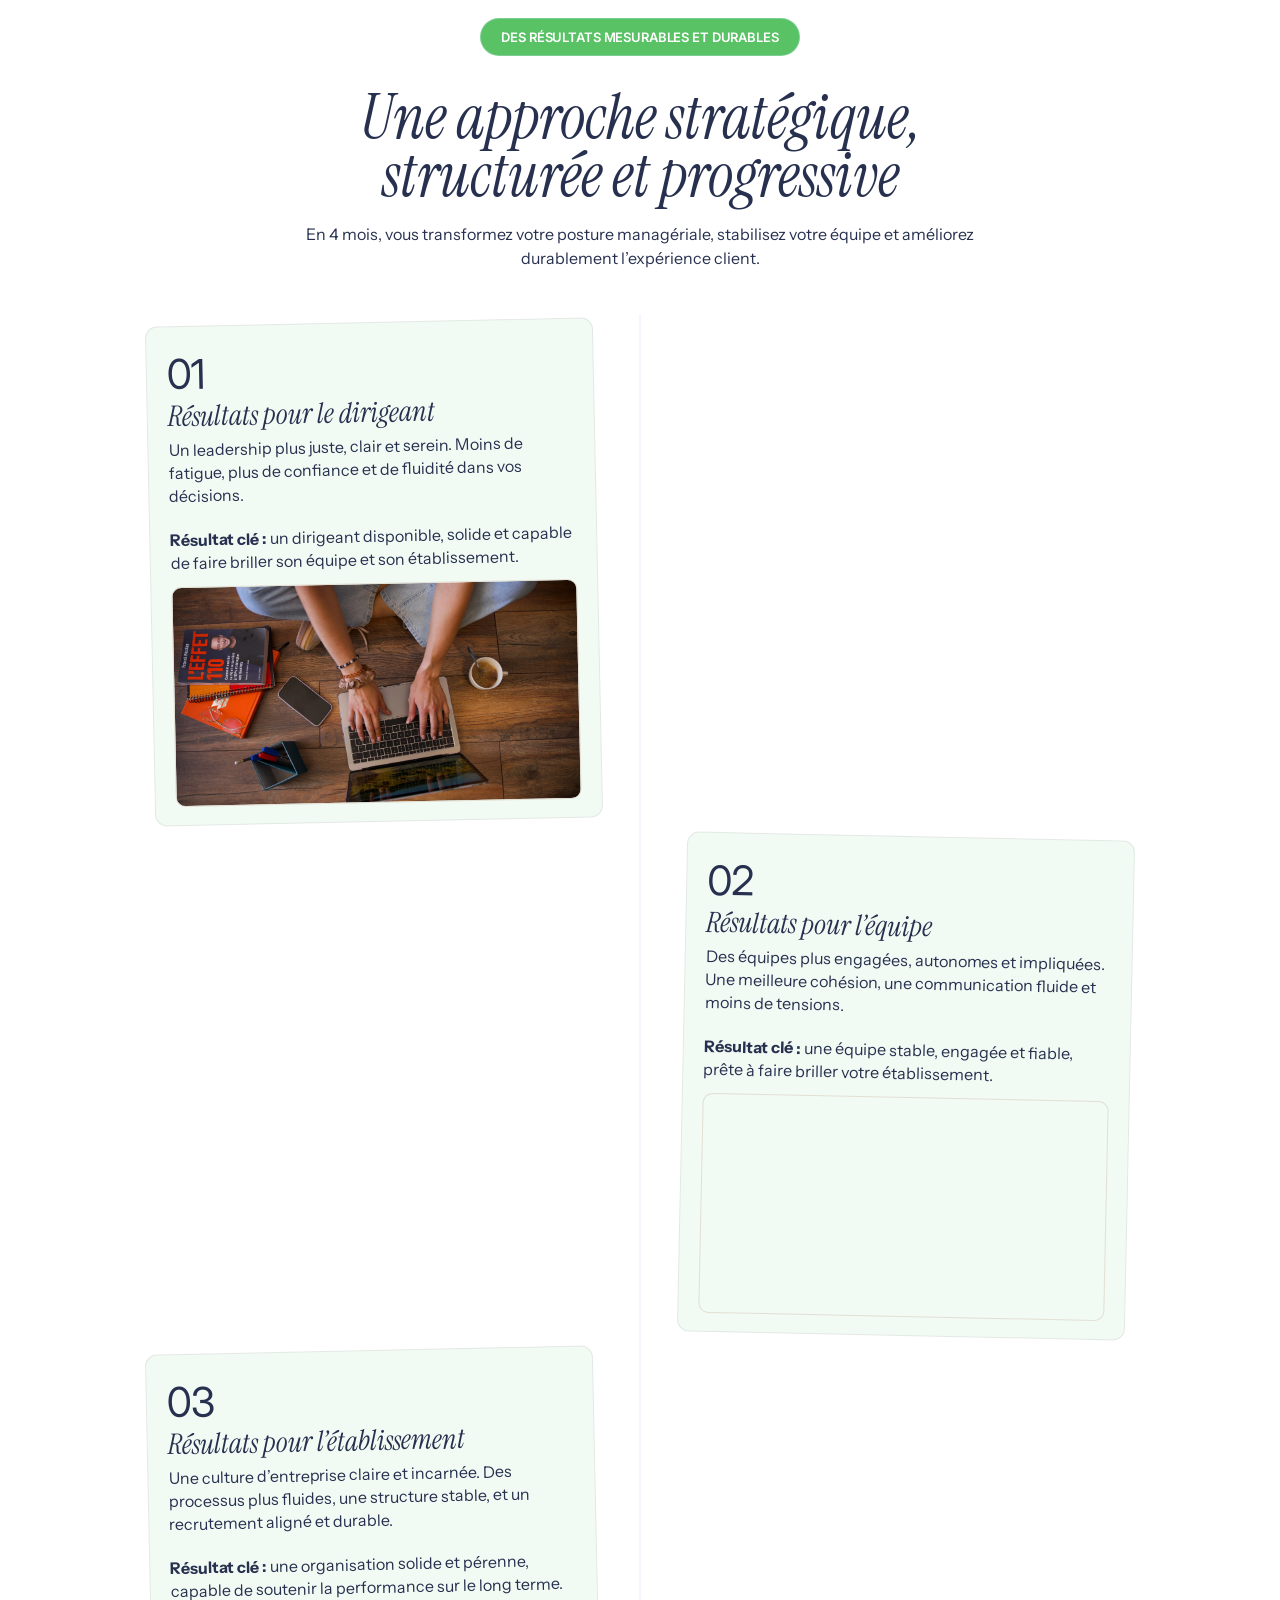
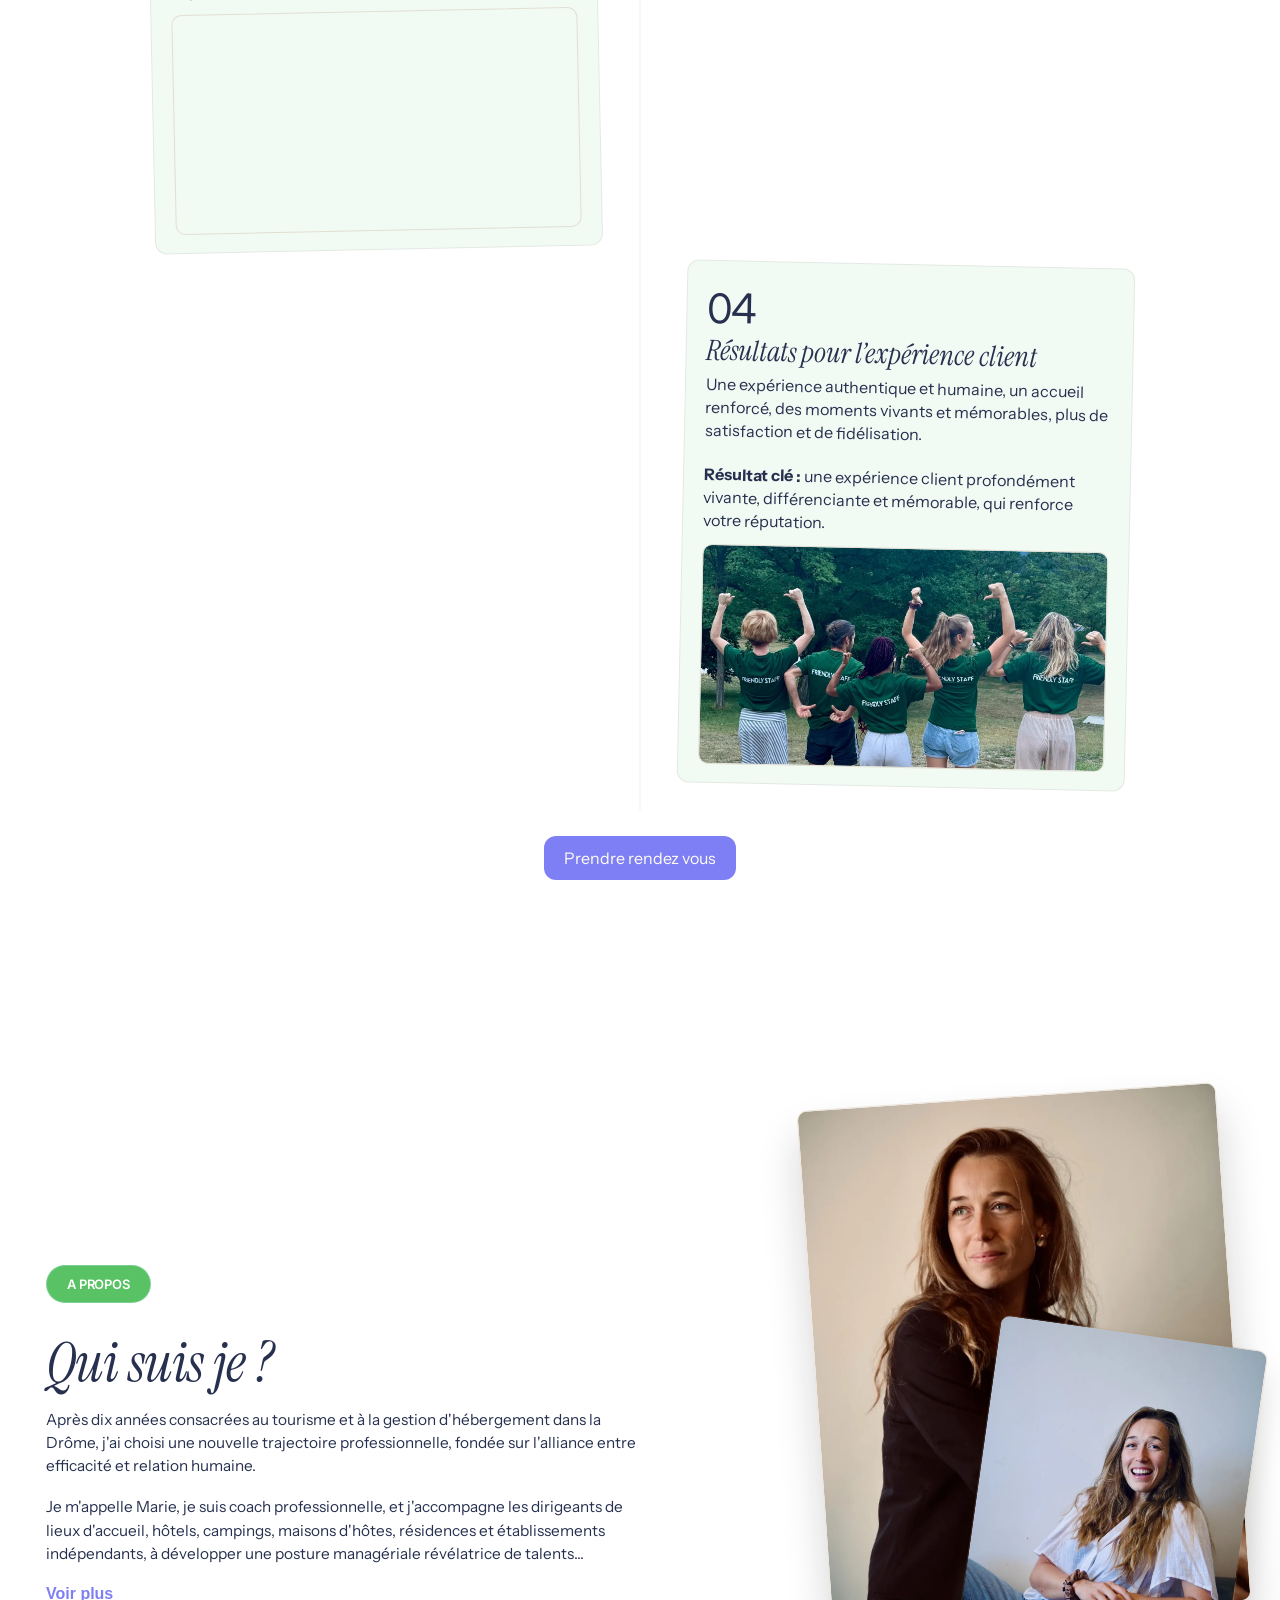
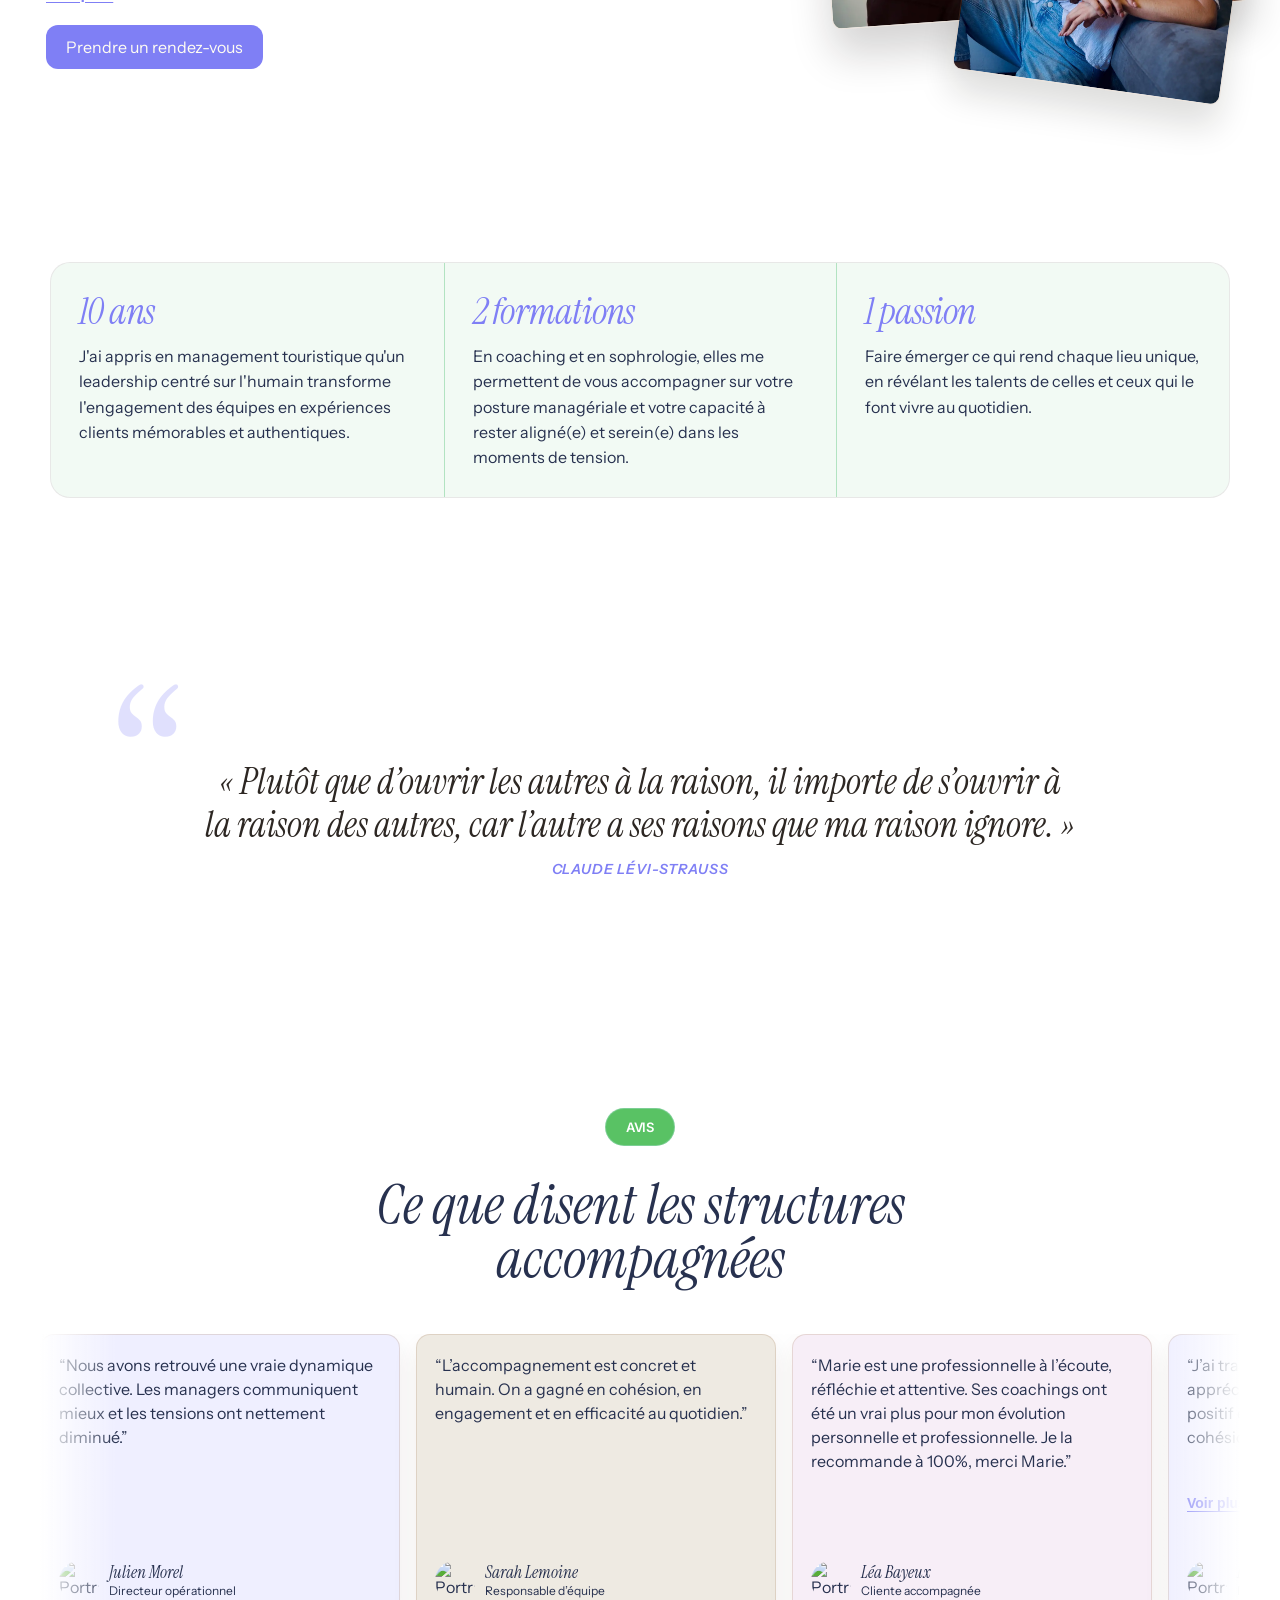
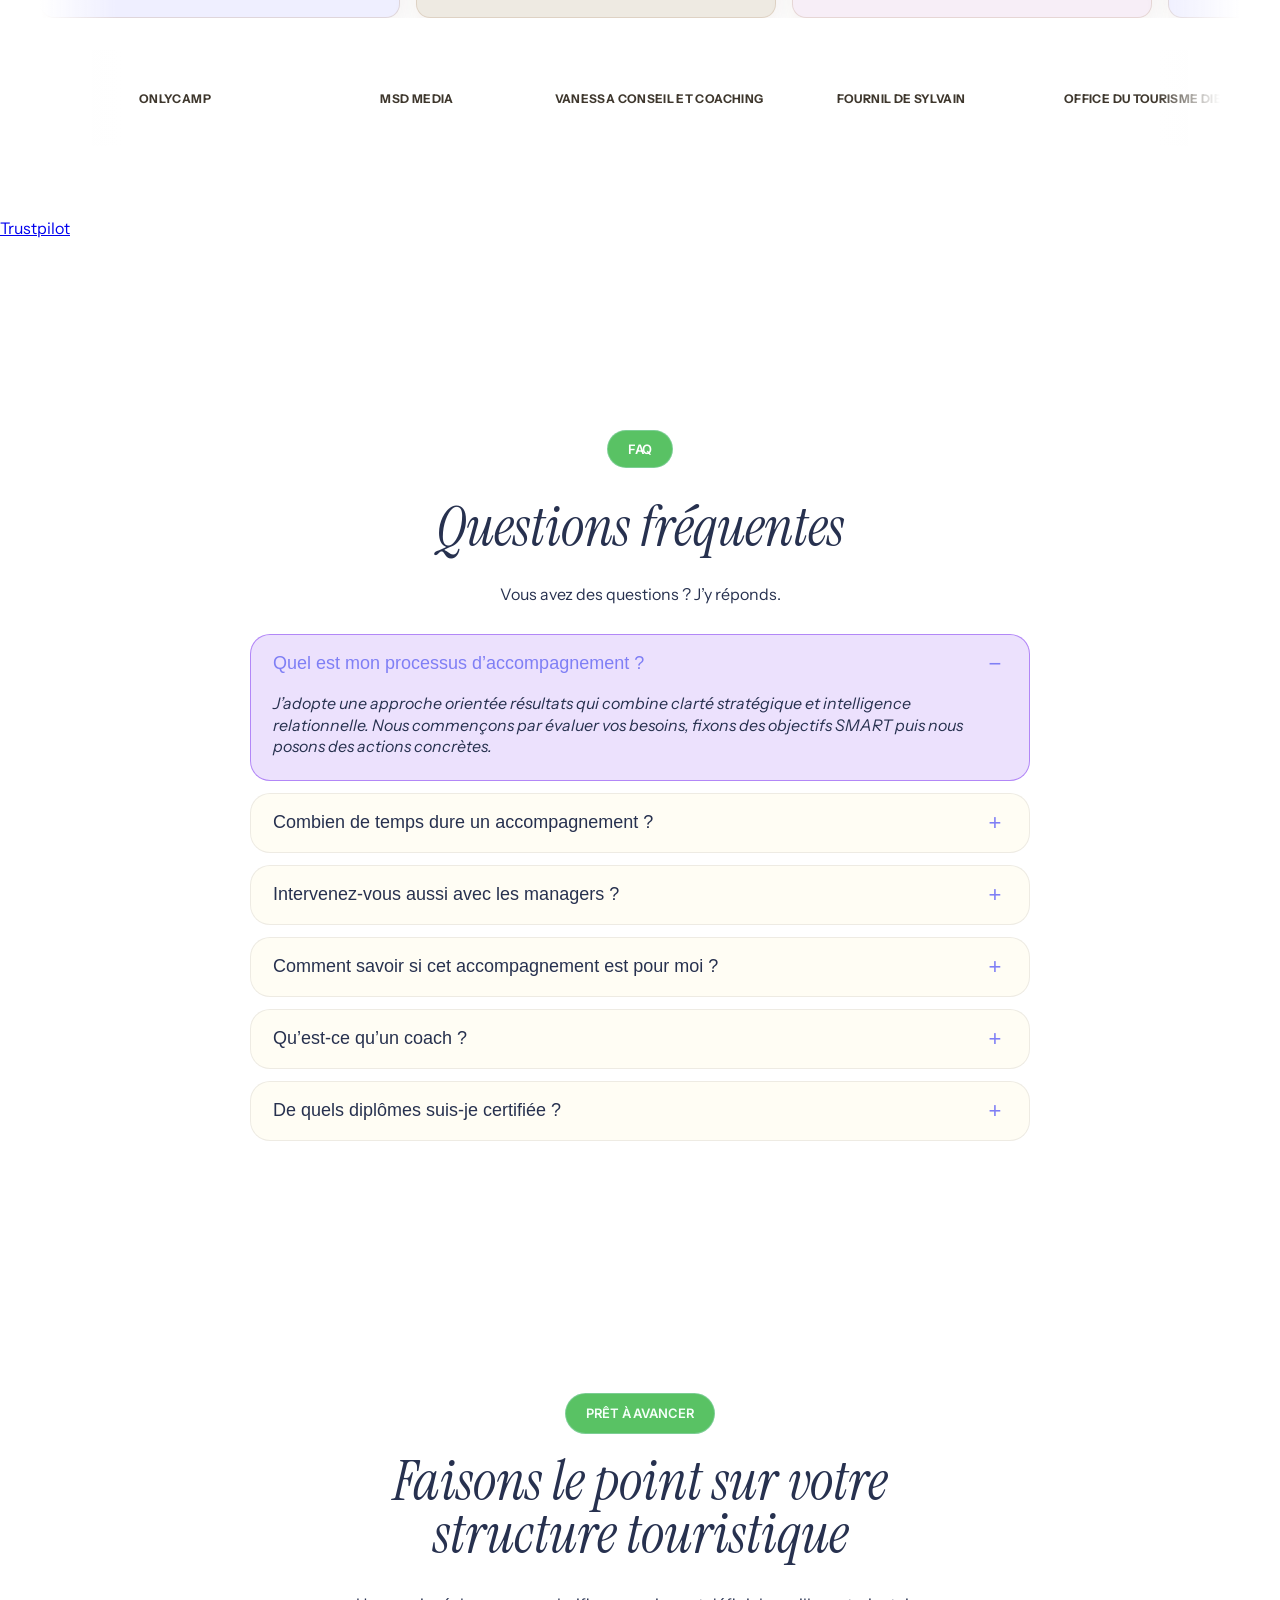
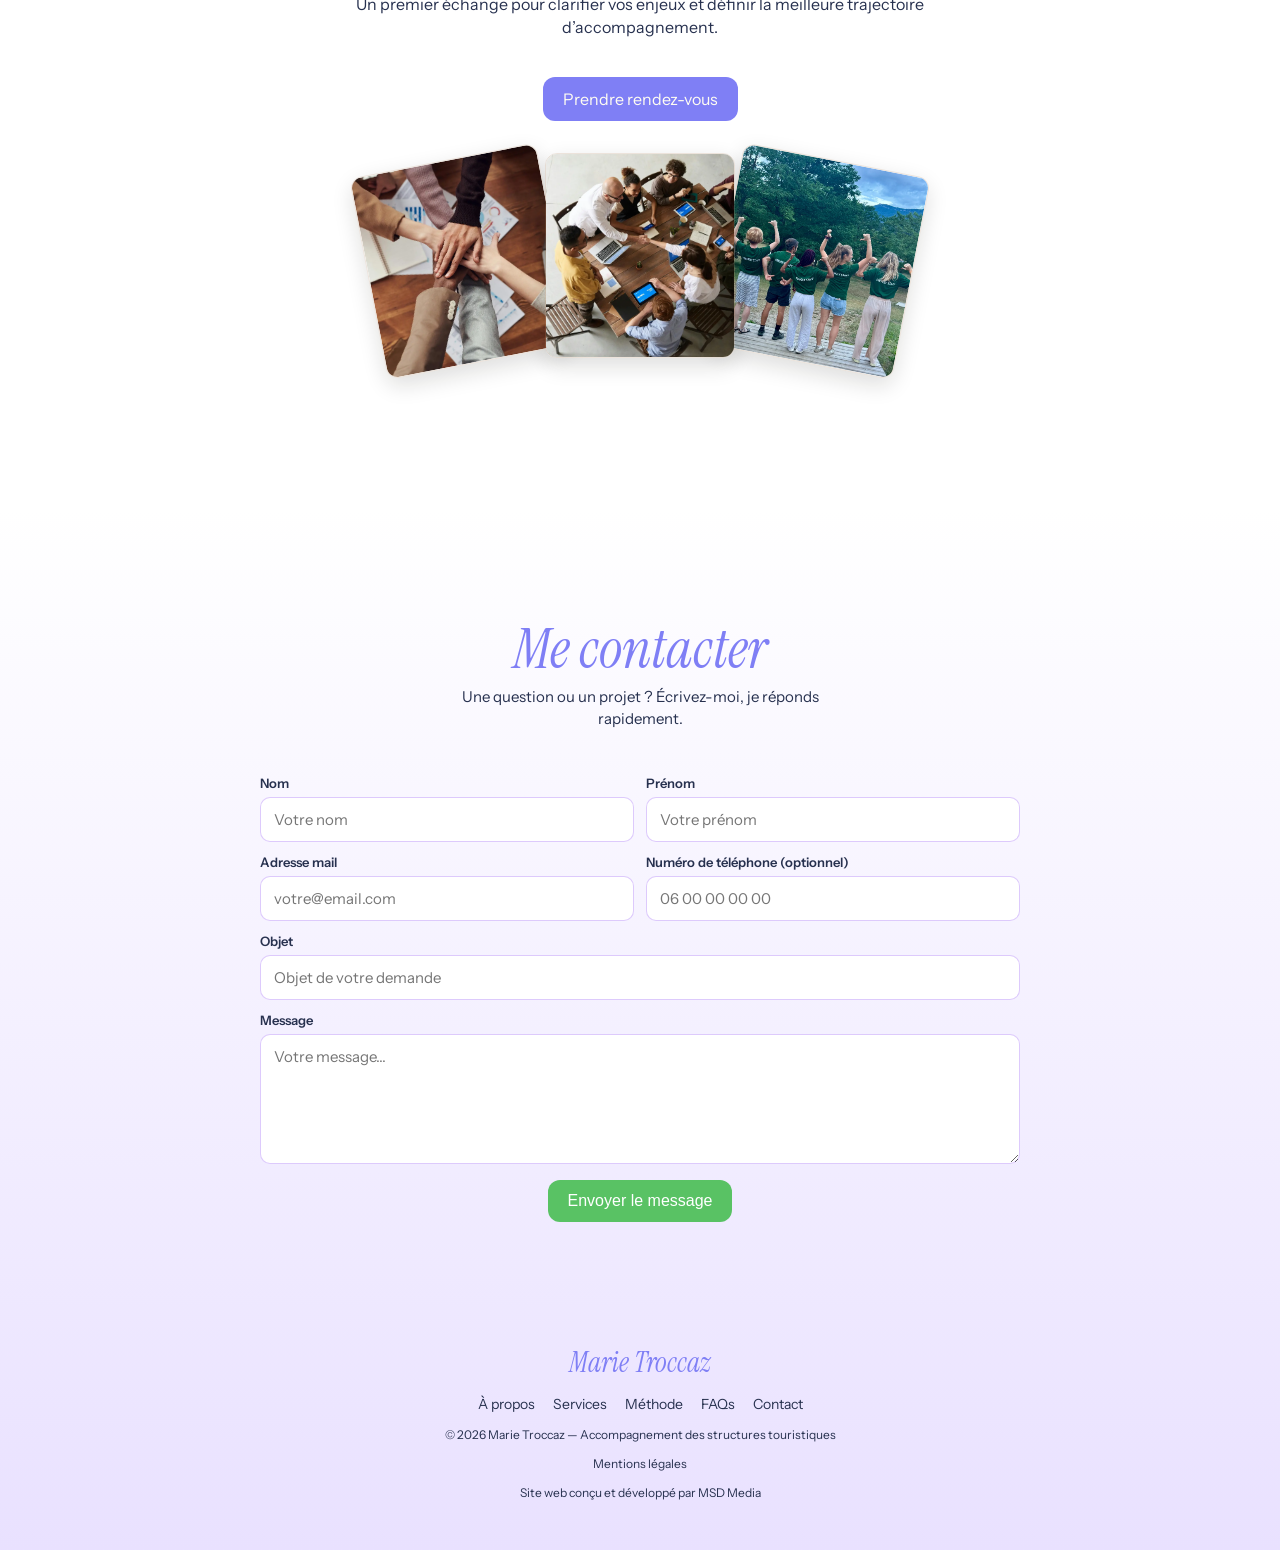
==== commit 3676a124: "njknj" ====
--- a/index.html
+++ b/index.html
@@ -459,17 +459,7 @@
           <h2>Ce que disent les structures accompagnées</h2>
 
           <div class="reviews-carousel">
-            <div class="reviews-carousel__track" id="reviews-carousel-track" data-source="assets/data/trustpilot-reviews.json">
-              <article class="review-card">
-                <p class="review-card__text">“Marie nous a aidés à clarifier notre vision et à remettre du sens dans nos décisions. L’équipe est beaucoup plus alignée.”</p>
-                <div class="review-card__footer">
-                  <img class="review-card__avatar" src="https://images.unsplash.com/photo-1494790108377-be9c29b29330?auto=format&fit=crop&w=120&q=80" alt="Portrait de Camille" />
-                  <div class="review-card__author">
-                    <p class="review-card__name">Camille Martin</p>
-                    <p class="review-card__role">Directrice d’exploitation, résidence de tourisme</p>
-                  </div>
-                </div>
-              </article>
+            <div class="reviews-carousel__track">
               <article class="review-card">
                 <p class="review-card__text">“Nous avons retrouvé une vraie dynamique collective. Les managers communiquent mieux et les tensions ont nettement diminué.”</p>
                 <div class="review-card__footer">
@@ -487,16 +477,6 @@
                   <div class="review-card__author">
                     <p class="review-card__name">Sarah Lemoine</p>
                     <p class="review-card__role">Responsable d’équipe</p>
-                  </div>
-                </div>
-              </article>
-              <article class="review-card">
-                <p class="review-card__text">“Les rituels mis en place ont transformé notre façon de travailler. Les décisions sont plus fluides et plus cohérentes.”</p>
-                <div class="review-card__footer">
-                  <img class="review-card__avatar" src="https://images.unsplash.com/photo-1472099645785-5658abf4ff4e?auto=format&fit=crop&w=120&q=80" alt="Portrait de Nicolas" />
-                  <div class="review-card__author">
-                    <p class="review-card__name">Nicolas Garnier</p>
-                    <p class="review-card__role">Directeur, établissement touristique</p>
                   </div>
                 </div>
               </article>
@@ -524,6 +504,20 @@
                   </div>
                 </div>
               </article>
+              <article class="review-card">
+                <p class="review-card__text">
+                  <span class="review-card__excerpt">“J’ai travaillé pendant deux saisons avec Marie Troccaz et j’en ai été plus que satisfaite. C’est une personne très à l’écoute de nos besoins, qui a su m’accompagner et me permettre de me développer professionnellement. Elle adopte un management basé sur l’écoute...”</span>
+                  <span class="review-card__full" hidden>“J’ai travaillé pendant deux saisons avec Marie Troccaz et j’en ai été plus que satisfaite. C’est une personne très à l’écoute de nos besoins, qui a su m’accompagner et me permettre de me développer professionnellement. Elle adopte un management basé sur l’écoute, la bienveillance et la positivité, ce qui se ressent fortement dans la qualité du travail et dans l’ambiance d’équipe. Je la recommande vivement !”</span>
+                </p>
+                <button class="review-card__toggle" type="button" aria-expanded="false">Voir plus</button>
+                <div class="review-card__footer">
+                  <img class="review-card__avatar" src="https://images.unsplash.com/photo-1544005313-94ddf0286df2?auto=format&fit=crop&w=120&q=80" alt="Portrait de Flora" />
+                  <div class="review-card__author">
+                    <p class="review-card__name">Flora Ribes</p>
+                    <p class="review-card__role">Salariée accompagnée</p>
+                  </div>
+                </div>
+              </article>
 
               <article class="review-card" aria-hidden="true">
                 <p class="review-card__text">“Marie nous a aidés à clarifier notre vision et à remettre du sens dans nos décisions. L’équipe est beaucoup plus alignée.”</p>
@@ -586,6 +580,20 @@
                   <div class="review-card__author">
                     <p class="review-card__name">Fanny Rodet</p>
                     <p class="review-card__role">Professionnelle accompagnée</p>
+                  </div>
+                </div>
+              </article>
+              <article class="review-card" aria-hidden="true">
+                <p class="review-card__text">
+                  <span class="review-card__excerpt">“J’ai travaillé pendant deux saisons avec Marie Troccaz et j’en ai été plus que satisfaite. C’est une personne très à l’écoute de nos besoins, qui a su m’accompagner et me permettre de me développer professionnellement. Elle adopte un management basé sur l’écoute...”</span>
+                  <span class="review-card__full" hidden>“J’ai travaillé pendant deux saisons avec Marie Troccaz et j’en ai été plus que satisfaite. C’est une personne très à l’écoute de nos besoins, qui a su m’accompagner et me permettre de me développer professionnellement. Elle adopte un management basé sur l’écoute, la bienveillance et la positivité, ce qui se ressent fortement dans la qualité du travail et dans l’ambiance d’équipe. Je la recommande vivement !”</span>
+                </p>
+                <button class="review-card__toggle" type="button" aria-expanded="false">Voir plus</button>
+                <div class="review-card__footer">
+                  <img class="review-card__avatar" src="https://images.unsplash.com/photo-1544005313-94ddf0286df2?auto=format&fit=crop&w=120&q=80" alt="" />
+                  <div class="review-card__author">
+                    <p class="review-card__name">Flora Ribes</p>
+                    <p class="review-card__role">Salariée accompagnée</p>
                   </div>
                 </div>
               </article>
--- a/assets/css/style.css
+++ b/assets/css/style.css
@@ -1308,17 +1308,6 @@
   border-radius: 50%;
   object-fit: cover;
   flex-shrink: 0;
-}
-
-.review-card__avatar--placeholder {
-  display: inline-flex;
-  align-items: center;
-  justify-content: center;
-  background: rgba(127, 127, 245, 0.2);
-  color: #3e3570;
-  font-size: 13px;
-  font-weight: 700;
-  letter-spacing: 0.02em;
 }
 
 .review-card__author {
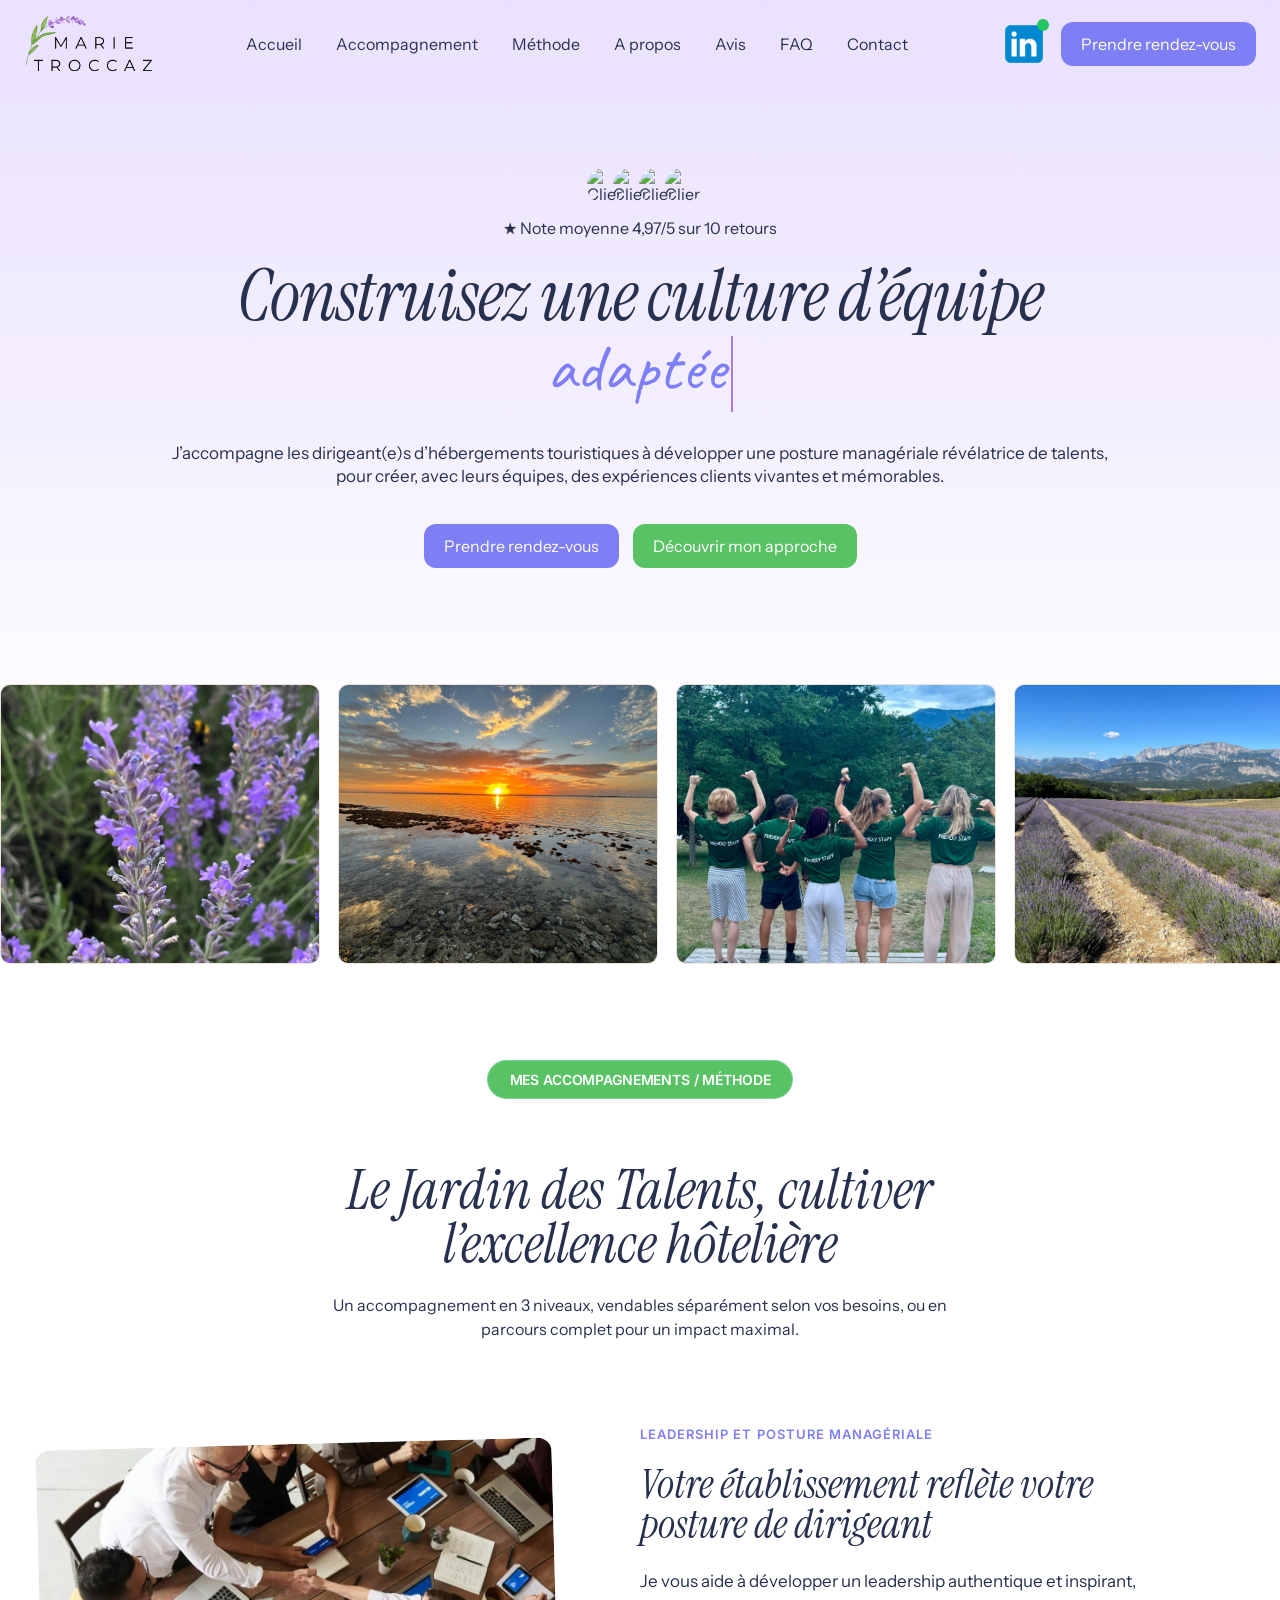
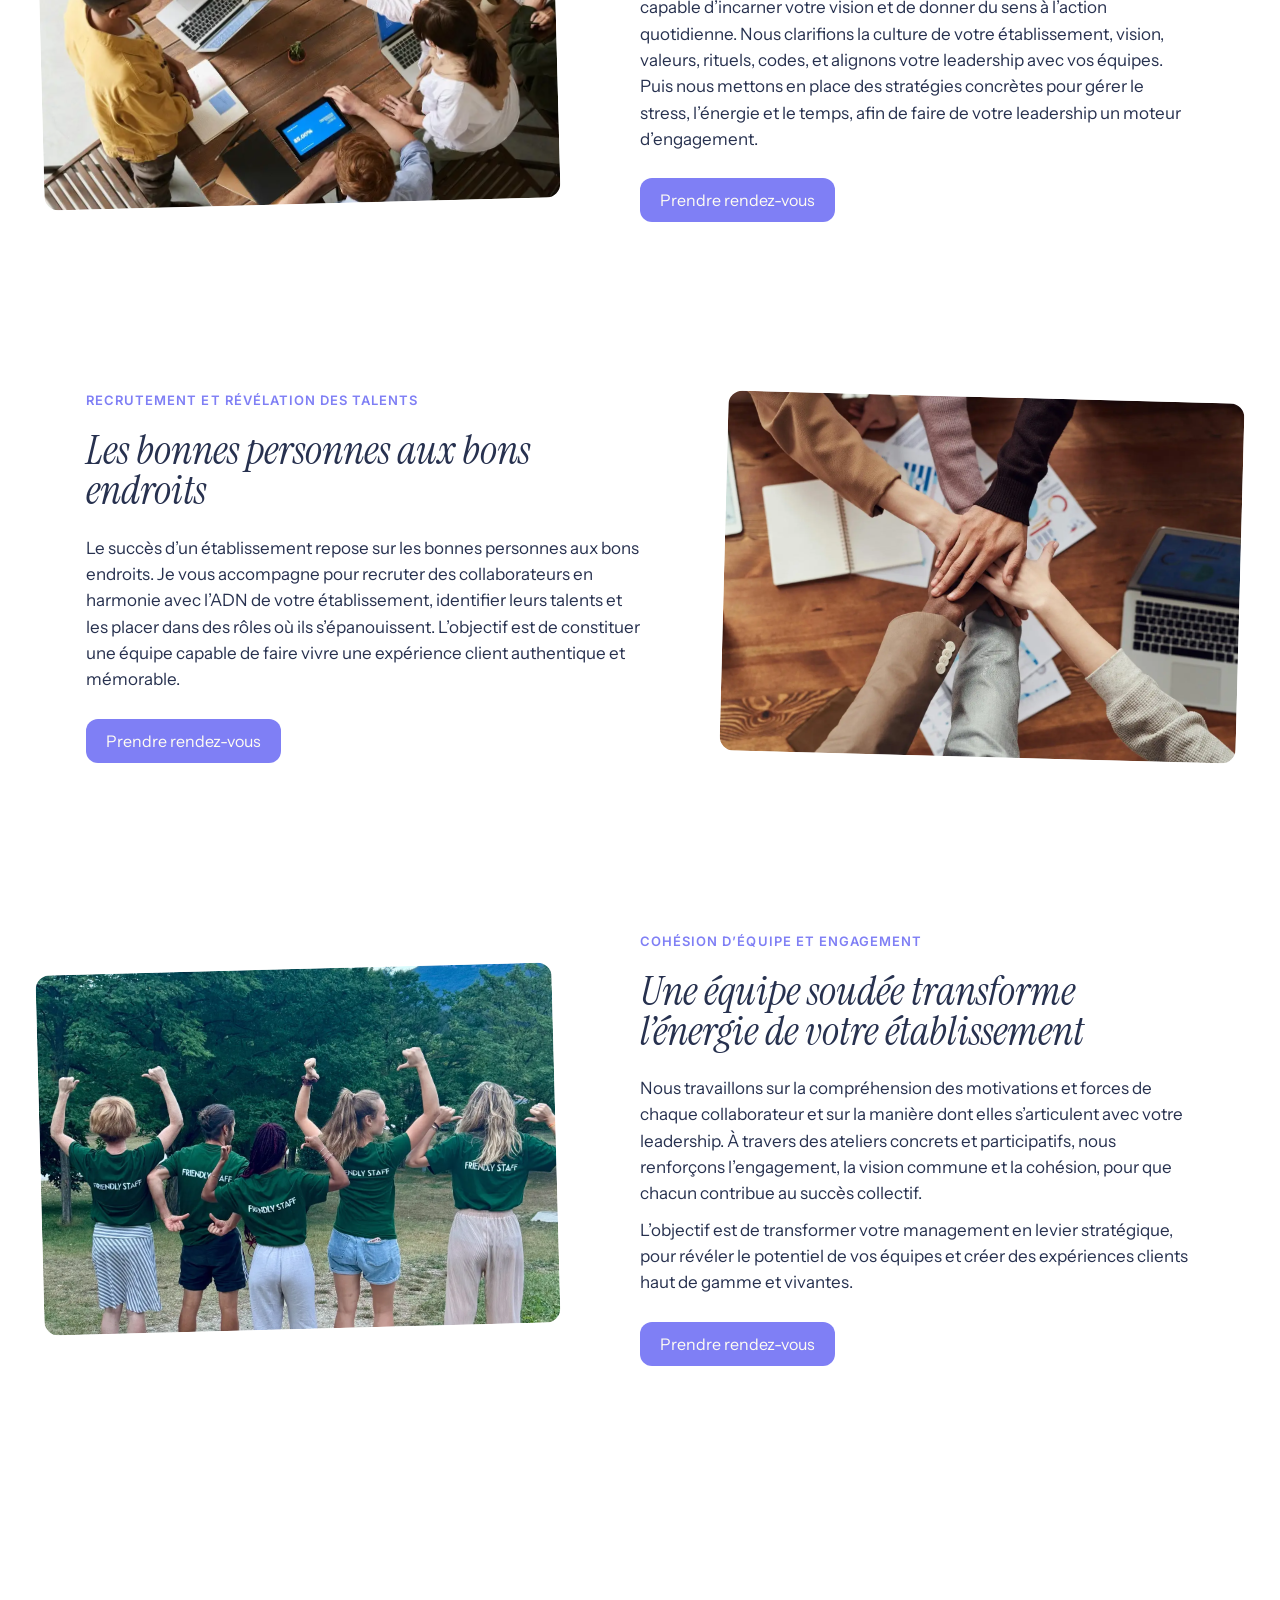
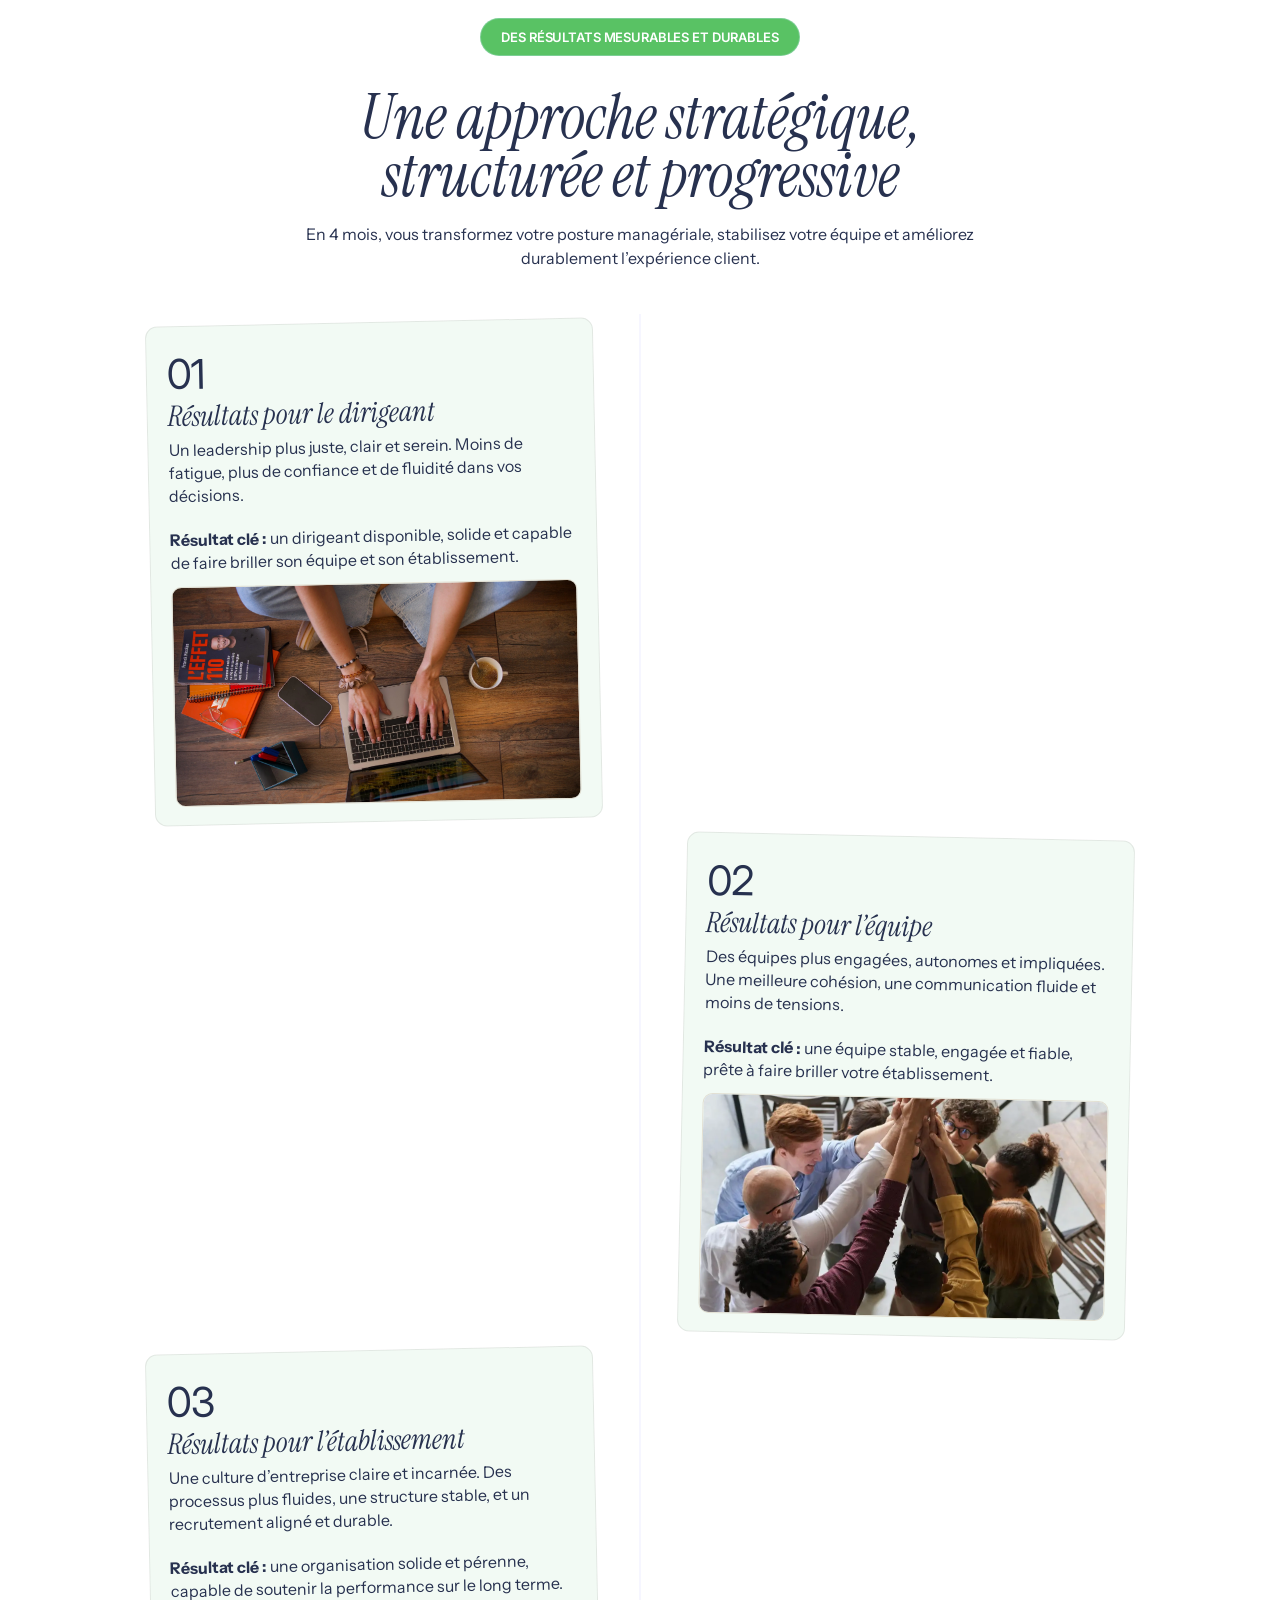
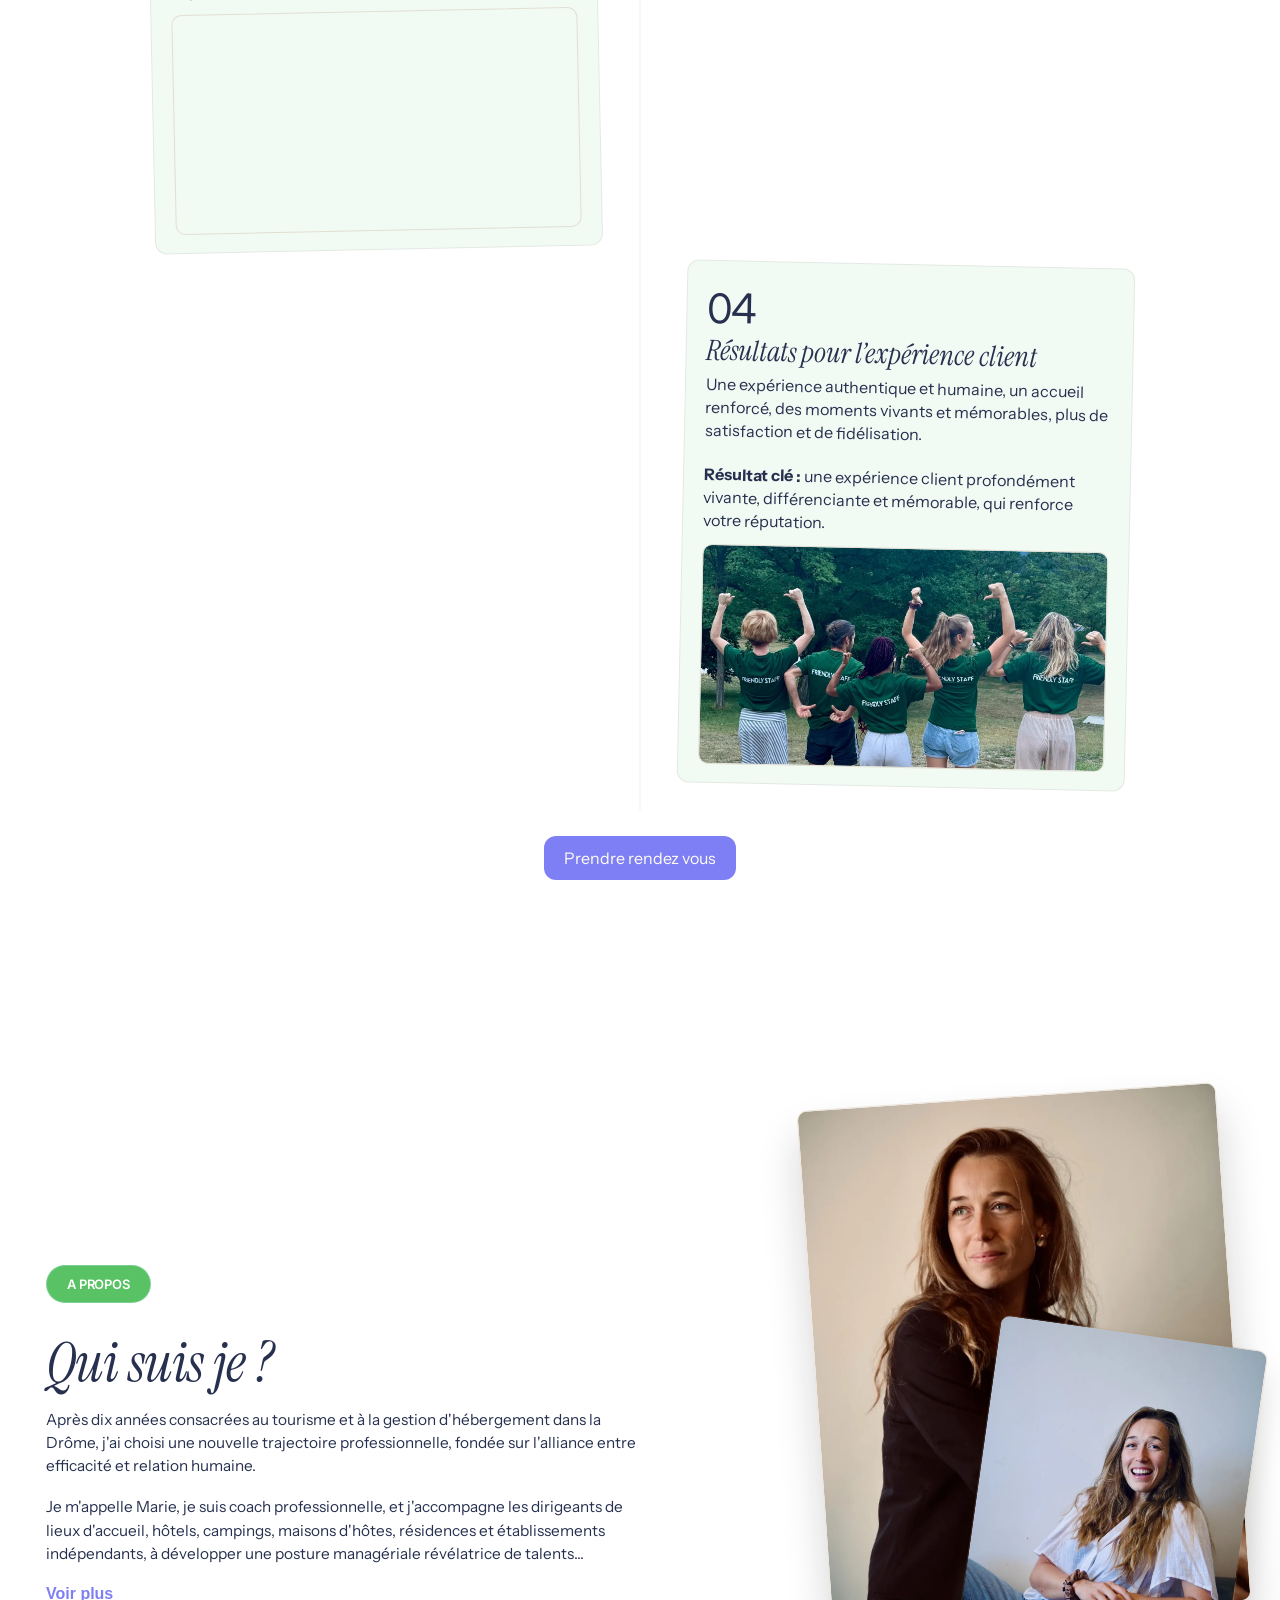
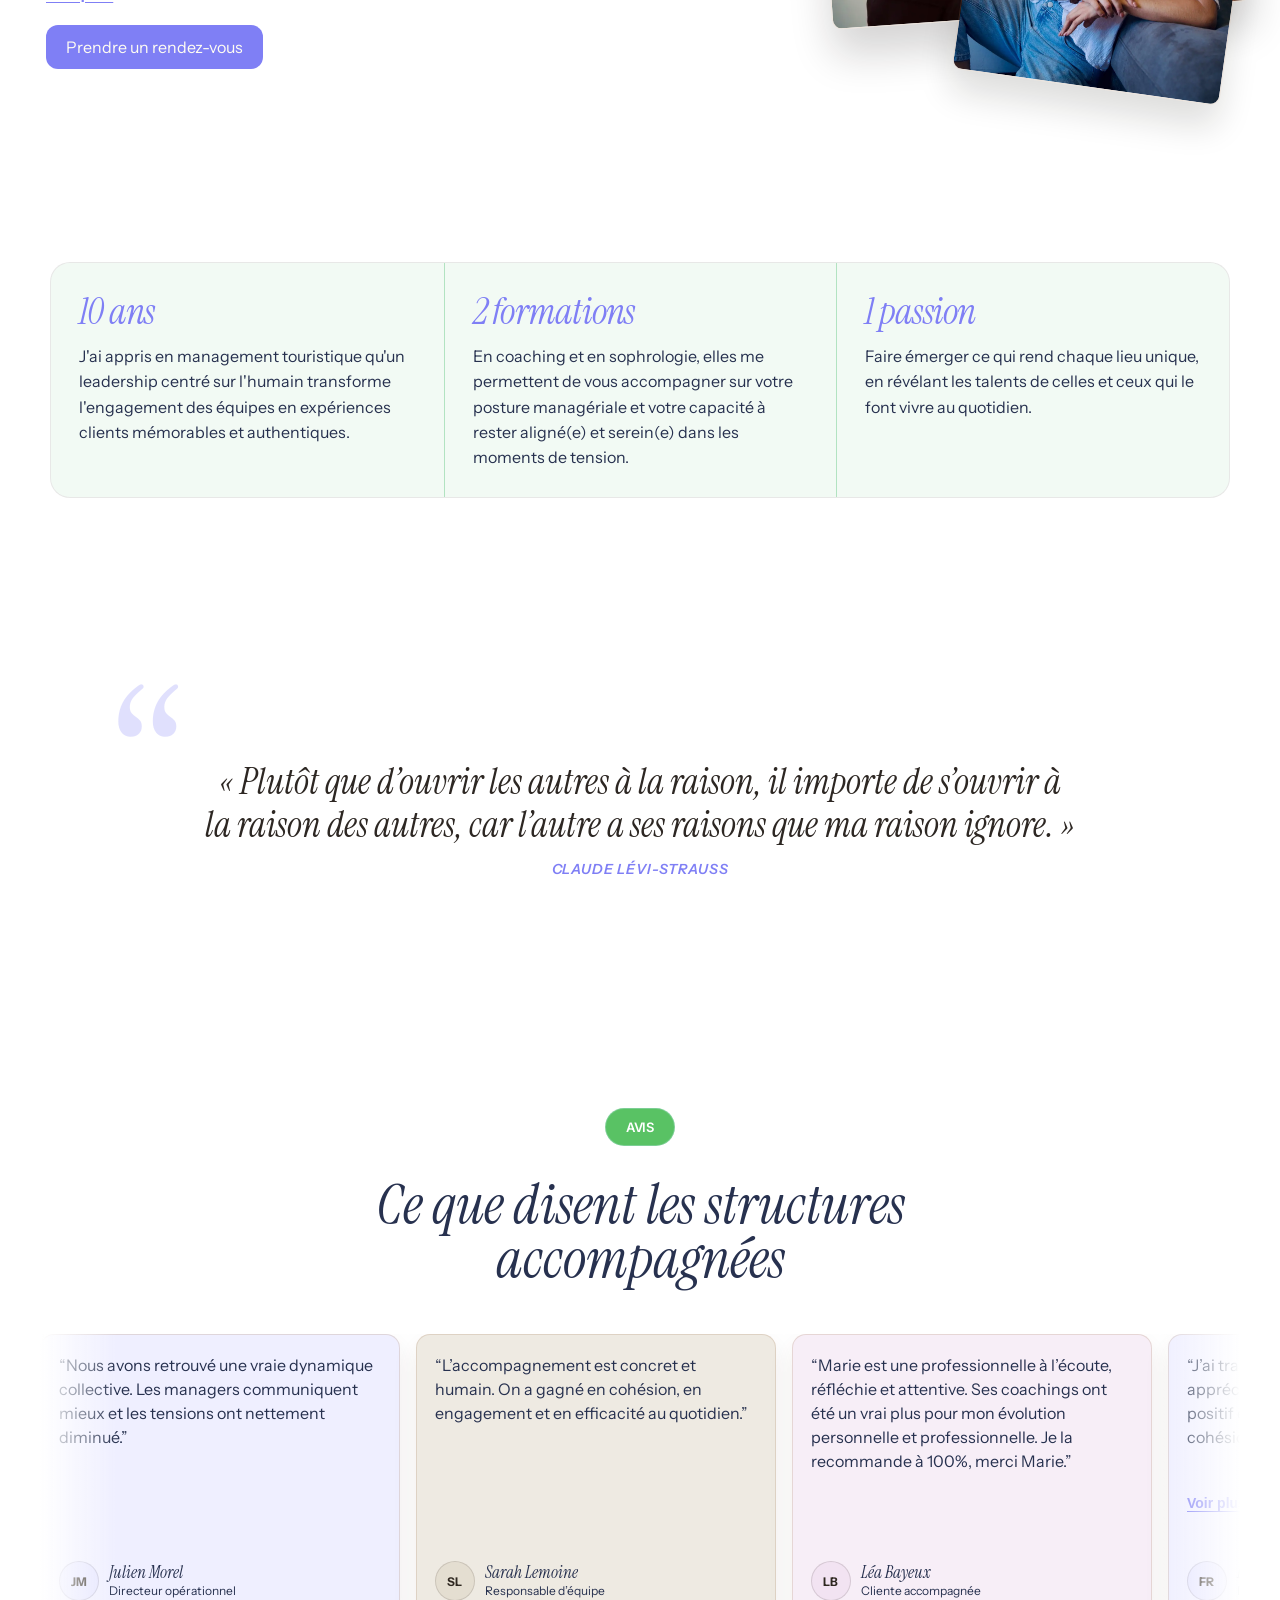
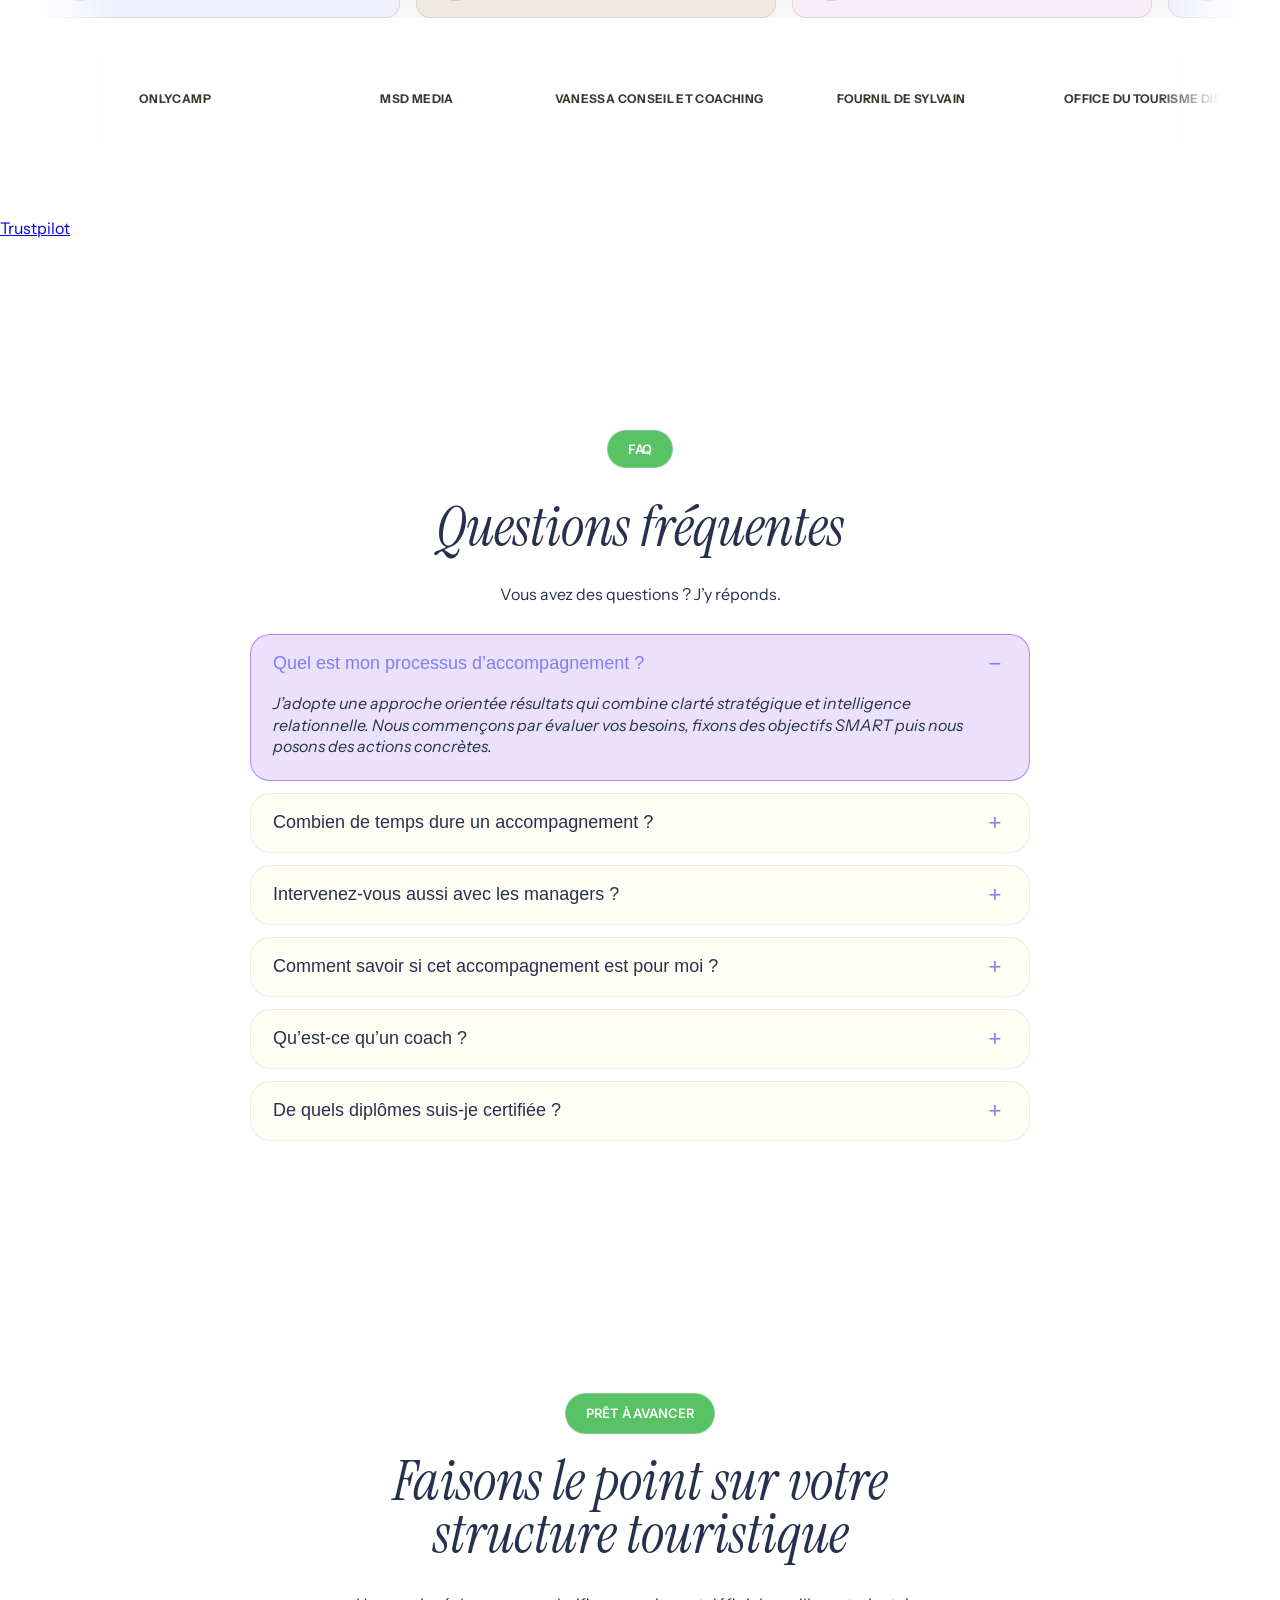
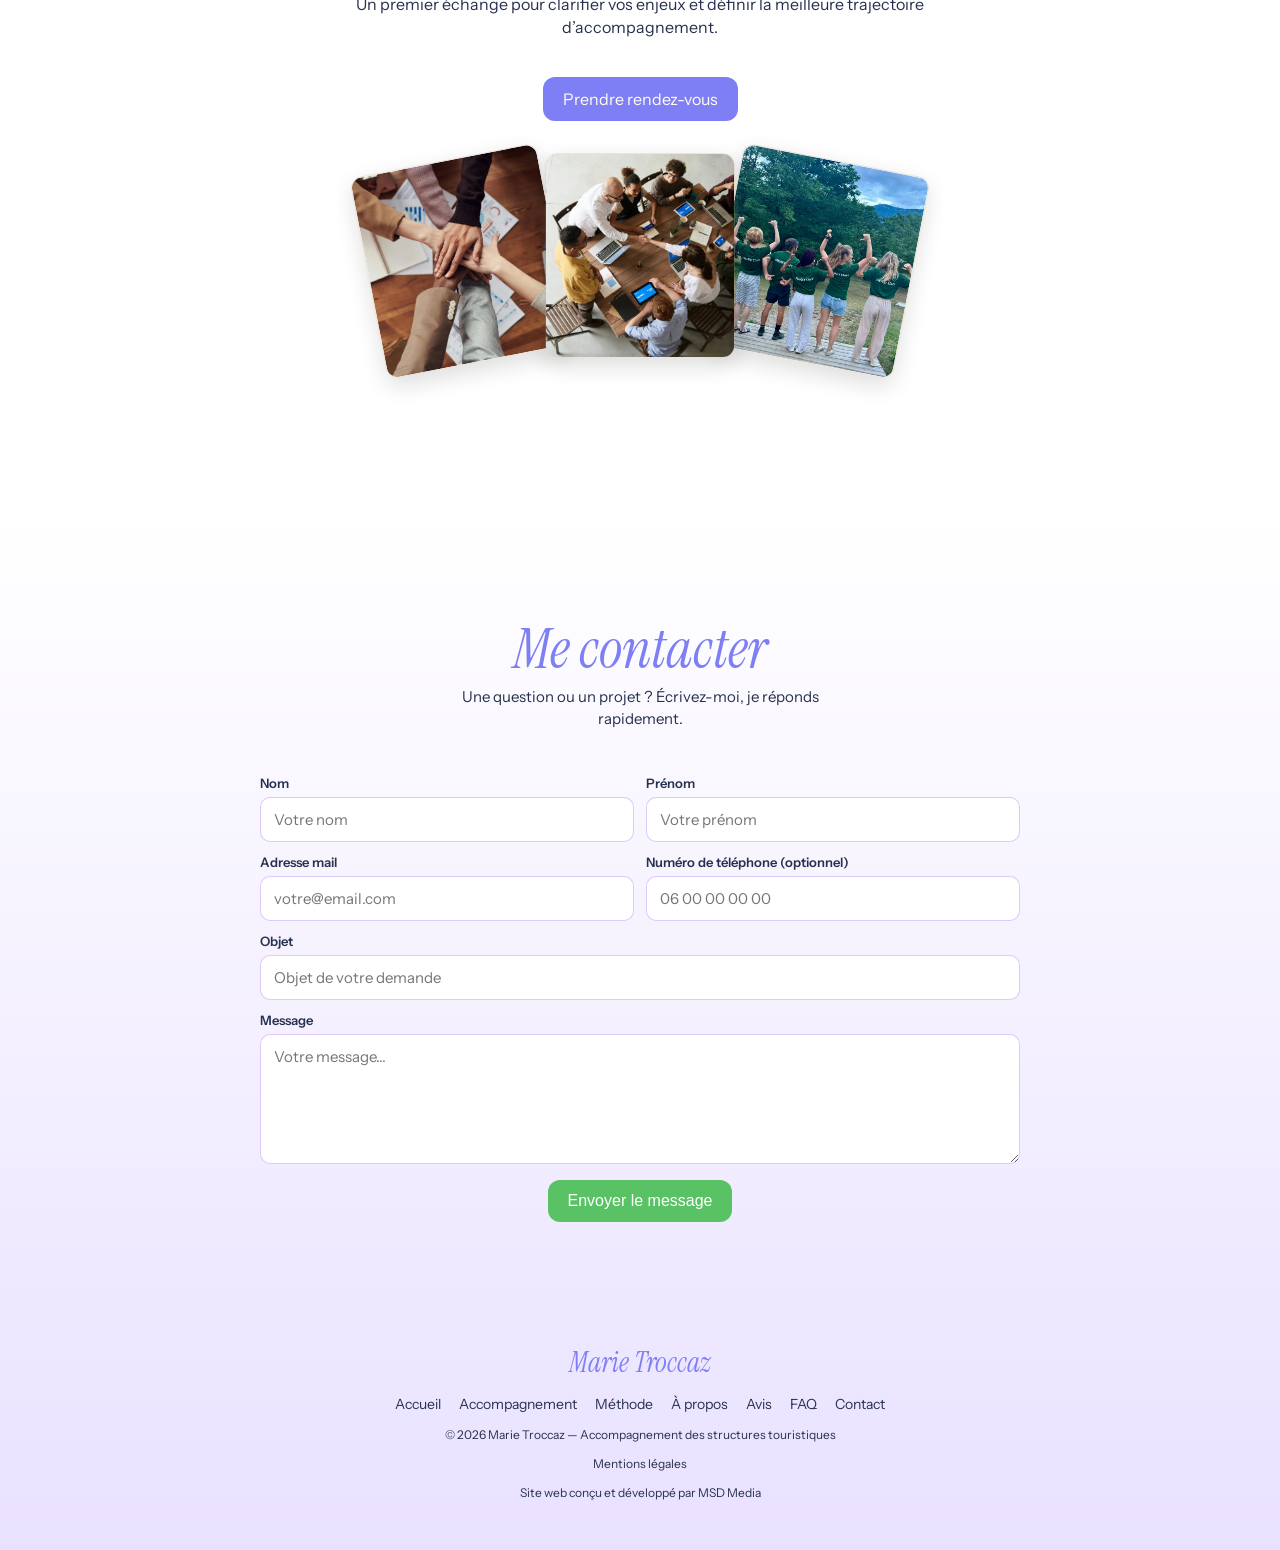
==== commit 566663a0: "fkle" ====
--- a/index.html
+++ b/index.html
@@ -149,8 +149,11 @@
 
         <nav class="topnav" aria-label="Navigation principale">
           <a href="#accueil">Accueil</a>
+          <a href="#services">Accompagnement</a>
+          <a href="#methode">Méthode</a>
           <a href="#about">A propos</a>
-          <a href="#services">Accompagnement</a>
+          <a href="#avis">Avis</a>
+          <a href="#faq">FAQ</a>
           <a href="#contact">Contact</a>
         </nav>
 
@@ -175,8 +178,11 @@
       <div class="mobile-menu" id="mobile-menu" aria-hidden="true">
         <nav class="mobile-menu__nav" aria-label="Menu mobile">
           <a href="#accueil">Accueil</a>
+          <a href="#services">Accompagnement</a>
+          <a href="#methode">Méthode</a>
           <a href="#about">A propos</a>
-          <a href="#services">Accompagnement</a>
+          <a href="#avis">Avis</a>
+          <a href="#faq">FAQ</a>
           <a href="#contact">Contact</a>
         </nav>
         <div class="mobile-menu__actions">
@@ -463,7 +469,7 @@
               <article class="review-card">
                 <p class="review-card__text">“Nous avons retrouvé une vraie dynamique collective. Les managers communiquent mieux et les tensions ont nettement diminué.”</p>
                 <div class="review-card__footer">
-                  <img class="review-card__avatar" src="https://images.unsplash.com/photo-1500648767791-00dcc994a43e?auto=format&fit=crop&w=120&q=80" alt="Portrait de Julien" />
+                  <span class="review-card__avatar" aria-hidden="true">JM</span>
                   <div class="review-card__author">
                     <p class="review-card__name">Julien Morel</p>
                     <p class="review-card__role">Directeur opérationnel</p>
@@ -473,7 +479,7 @@
               <article class="review-card">
                 <p class="review-card__text">“L’accompagnement est concret et humain. On a gagné en cohésion, en engagement et en efficacité au quotidien.”</p>
                 <div class="review-card__footer">
-                  <img class="review-card__avatar" src="https://images.unsplash.com/photo-1438761681033-6461ffad8d80?auto=format&fit=crop&w=120&q=80" alt="Portrait de Sarah" />
+                  <span class="review-card__avatar" aria-hidden="true">SL</span>
                   <div class="review-card__author">
                     <p class="review-card__name">Sarah Lemoine</p>
                     <p class="review-card__role">Responsable d’équipe</p>
@@ -483,7 +489,7 @@
               <article class="review-card">
                 <p class="review-card__text">“Marie est une professionnelle à l’écoute, réfléchie et attentive. Ses coachings ont été un vrai plus pour mon évolution personnelle et professionnelle. Je la recommande à 100%, merci Marie.”</p>
                 <div class="review-card__footer">
-                  <img class="review-card__avatar" src="https://images.unsplash.com/photo-1544005313-94ddf0286df2?auto=format&fit=crop&w=120&q=80" alt="Portrait de Léa" />
+                  <span class="review-card__avatar" aria-hidden="true">LB</span>
                   <div class="review-card__author">
                     <p class="review-card__name">Léa Bayeux</p>
                     <p class="review-card__role">Cliente accompagnée</p>
@@ -497,7 +503,7 @@
                 </p>
                 <button class="review-card__toggle" type="button" aria-expanded="false">Voir plus</button>
                 <div class="review-card__footer">
-                  <img class="review-card__avatar" src="https://images.unsplash.com/photo-1494790108377-be9c29b29330?auto=format&fit=crop&w=120&q=80" alt="Portrait de Fanny" />
+                  <span class="review-card__avatar" aria-hidden="true">FR</span>
                   <div class="review-card__author">
                     <p class="review-card__name">Fanny Rodet</p>
                     <p class="review-card__role">Professionnelle accompagnée</p>
@@ -511,7 +517,7 @@
                 </p>
                 <button class="review-card__toggle" type="button" aria-expanded="false">Voir plus</button>
                 <div class="review-card__footer">
-                  <img class="review-card__avatar" src="https://images.unsplash.com/photo-1544005313-94ddf0286df2?auto=format&fit=crop&w=120&q=80" alt="Portrait de Flora" />
+                  <span class="review-card__avatar" aria-hidden="true">FR</span>
                   <div class="review-card__author">
                     <p class="review-card__name">Flora Ribes</p>
                     <p class="review-card__role">Salariée accompagnée</p>
@@ -522,7 +528,7 @@
               <article class="review-card" aria-hidden="true">
                 <p class="review-card__text">“Marie nous a aidés à clarifier notre vision et à remettre du sens dans nos décisions. L’équipe est beaucoup plus alignée.”</p>
                 <div class="review-card__footer">
-                  <img class="review-card__avatar" src="https://images.unsplash.com/photo-1494790108377-be9c29b29330?auto=format&fit=crop&w=120&q=80" alt="" />
+                  <span class="review-card__avatar" aria-hidden="true">CM</span>
                   <div class="review-card__author">
                     <p class="review-card__name">Camille Martin</p>
                     <p class="review-card__role">Directrice d’exploitation, résidence de tourisme</p>
@@ -532,7 +538,7 @@
               <article class="review-card" aria-hidden="true">
                 <p class="review-card__text">“Nous avons retrouvé une vraie dynamique collective. Les managers communiquent mieux et les tensions ont nettement diminué.”</p>
                 <div class="review-card__footer">
-                  <img class="review-card__avatar" src="https://images.unsplash.com/photo-1500648767791-00dcc994a43e?auto=format&fit=crop&w=120&q=80" alt="" />
+                  <span class="review-card__avatar" aria-hidden="true">JM</span>
                   <div class="review-card__author">
                     <p class="review-card__name">Julien Morel</p>
                     <p class="review-card__role">Directeur opérationnel</p>
@@ -542,7 +548,7 @@
               <article class="review-card" aria-hidden="true">
                 <p class="review-card__text">“L’accompagnement est concret et humain. On a gagné en cohésion, en engagement et en efficacité au quotidien.”</p>
                 <div class="review-card__footer">
-                  <img class="review-card__avatar" src="https://images.unsplash.com/photo-1438761681033-6461ffad8d80?auto=format&fit=crop&w=120&q=80" alt="" />
+                  <span class="review-card__avatar" aria-hidden="true">SL</span>
                   <div class="review-card__author">
                     <p class="review-card__name">Sarah Lemoine</p>
                     <p class="review-card__role">Responsable d’équipe</p>
@@ -552,7 +558,7 @@
               <article class="review-card" aria-hidden="true">
                 <p class="review-card__text">“Les rituels mis en place ont transformé notre façon de travailler. Les décisions sont plus fluides et plus cohérentes.”</p>
                 <div class="review-card__footer">
-                  <img class="review-card__avatar" src="https://images.unsplash.com/photo-1472099645785-5658abf4ff4e?auto=format&fit=crop&w=120&q=80" alt="" />
+                  <span class="review-card__avatar" aria-hidden="true">NG</span>
                   <div class="review-card__author">
                     <p class="review-card__name">Nicolas Garnier</p>
                     <p class="review-card__role">Directeur, établissement touristique</p>
@@ -562,7 +568,7 @@
               <article class="review-card" aria-hidden="true">
                 <p class="review-card__text">“Marie est une professionnelle à l’écoute, réfléchie et attentive. Ses coachings ont été un vrai plus pour mon évolution personnelle et professionnelle. Je la recommande à 100%, merci Marie.”</p>
                 <div class="review-card__footer">
-                  <img class="review-card__avatar" src="https://images.unsplash.com/photo-1544005313-94ddf0286df2?auto=format&fit=crop&w=120&q=80" alt="" />
+                  <span class="review-card__avatar" aria-hidden="true">LB</span>
                   <div class="review-card__author">
                     <p class="review-card__name">Léa Bayeux</p>
                     <p class="review-card__role">Cliente accompagnée</p>
@@ -576,7 +582,7 @@
                 </p>
                 <button class="review-card__toggle" type="button" aria-expanded="false">Voir plus</button>
                 <div class="review-card__footer">
-                  <img class="review-card__avatar" src="https://images.unsplash.com/photo-1494790108377-be9c29b29330?auto=format&fit=crop&w=120&q=80" alt="" />
+                  <span class="review-card__avatar" aria-hidden="true">FR</span>
                   <div class="review-card__author">
                     <p class="review-card__name">Fanny Rodet</p>
                     <p class="review-card__role">Professionnelle accompagnée</p>
@@ -590,7 +596,7 @@
                 </p>
                 <button class="review-card__toggle" type="button" aria-expanded="false">Voir plus</button>
                 <div class="review-card__footer">
-                  <img class="review-card__avatar" src="https://images.unsplash.com/photo-1544005313-94ddf0286df2?auto=format&fit=crop&w=120&q=80" alt="" />
+                  <span class="review-card__avatar" aria-hidden="true">FR</span>
                   <div class="review-card__author">
                     <p class="review-card__name">Flora Ribes</p>
                     <p class="review-card__role">Salariée accompagnée</p>
@@ -860,10 +866,12 @@
           <div class="footer-main__meta">
             <div class="footer-main__brand">Marie Troccaz</div>
             <nav class="footer-main__links" aria-label="Liens du footer">
+              <a href="#accueil">Accueil</a>
+              <a href="#services">Accompagnement</a>
+              <a href="#methode">Méthode</a>
               <a href="#about">À propos</a>
-              <a href="#services">Services</a>
-              <a href="#methode">Méthode</a>
-              <a href="#faq">FAQs</a>
+              <a href="#avis">Avis</a>
+              <a href="#faq">FAQ</a>
               <a href="#contact">Contact</a>
             </nav>
             <p class="footer-main__note">© 2026 Marie Troccaz — Accompagnement des structures touristiques</p>
--- a/assets/css/style.css
+++ b/assets/css/style.css
@@ -1259,8 +1259,9 @@
 }
 
 .review-card {
+  --review-card-bg: rgba(255, 255, 255, 0.72);
   width: min(76vw, 360px);
-  background: rgba(255, 255, 255, 0.72);
+  background: var(--review-card-bg);
   border: 1px solid rgba(37, 33, 28, 0.1);
   border-radius: 14px;
   padding: 18px 18px 16px;
@@ -1306,7 +1307,15 @@
   width: 40px;
   height: 40px;
   border-radius: 50%;
-  object-fit: cover;
+  display: inline-grid;
+  place-items: center;
+  background: var(--review-card-bg);
+  color: #2f2821;
+  font-size: 12px;
+  font-weight: 700;
+  letter-spacing: 0.04em;
+  text-transform: uppercase;
+  border: 1px solid rgba(47, 40, 33, 0.14);
   flex-shrink: 0;
 }
 
@@ -1796,15 +1805,18 @@
 }
 
 .review-card:nth-child(3n + 1) {
-  background: rgba(211, 211, 255, 0.36);
+  --review-card-bg: rgba(211, 211, 255, 0.36);
+  background: var(--review-card-bg);
 }
 
 .review-card:nth-child(3n + 2) {
-  background: rgba(216, 207, 190, 0.44);
+  --review-card-bg: rgba(216, 207, 190, 0.44);
+  background: var(--review-card-bg);
 }
 
 .review-card:nth-child(3n) {
-  background: rgba(230, 206, 232, 0.34);
+  --review-card-bg: rgba(230, 206, 232, 0.34);
+  background: var(--review-card-bg);
 }
 
 .cta-band__inner {
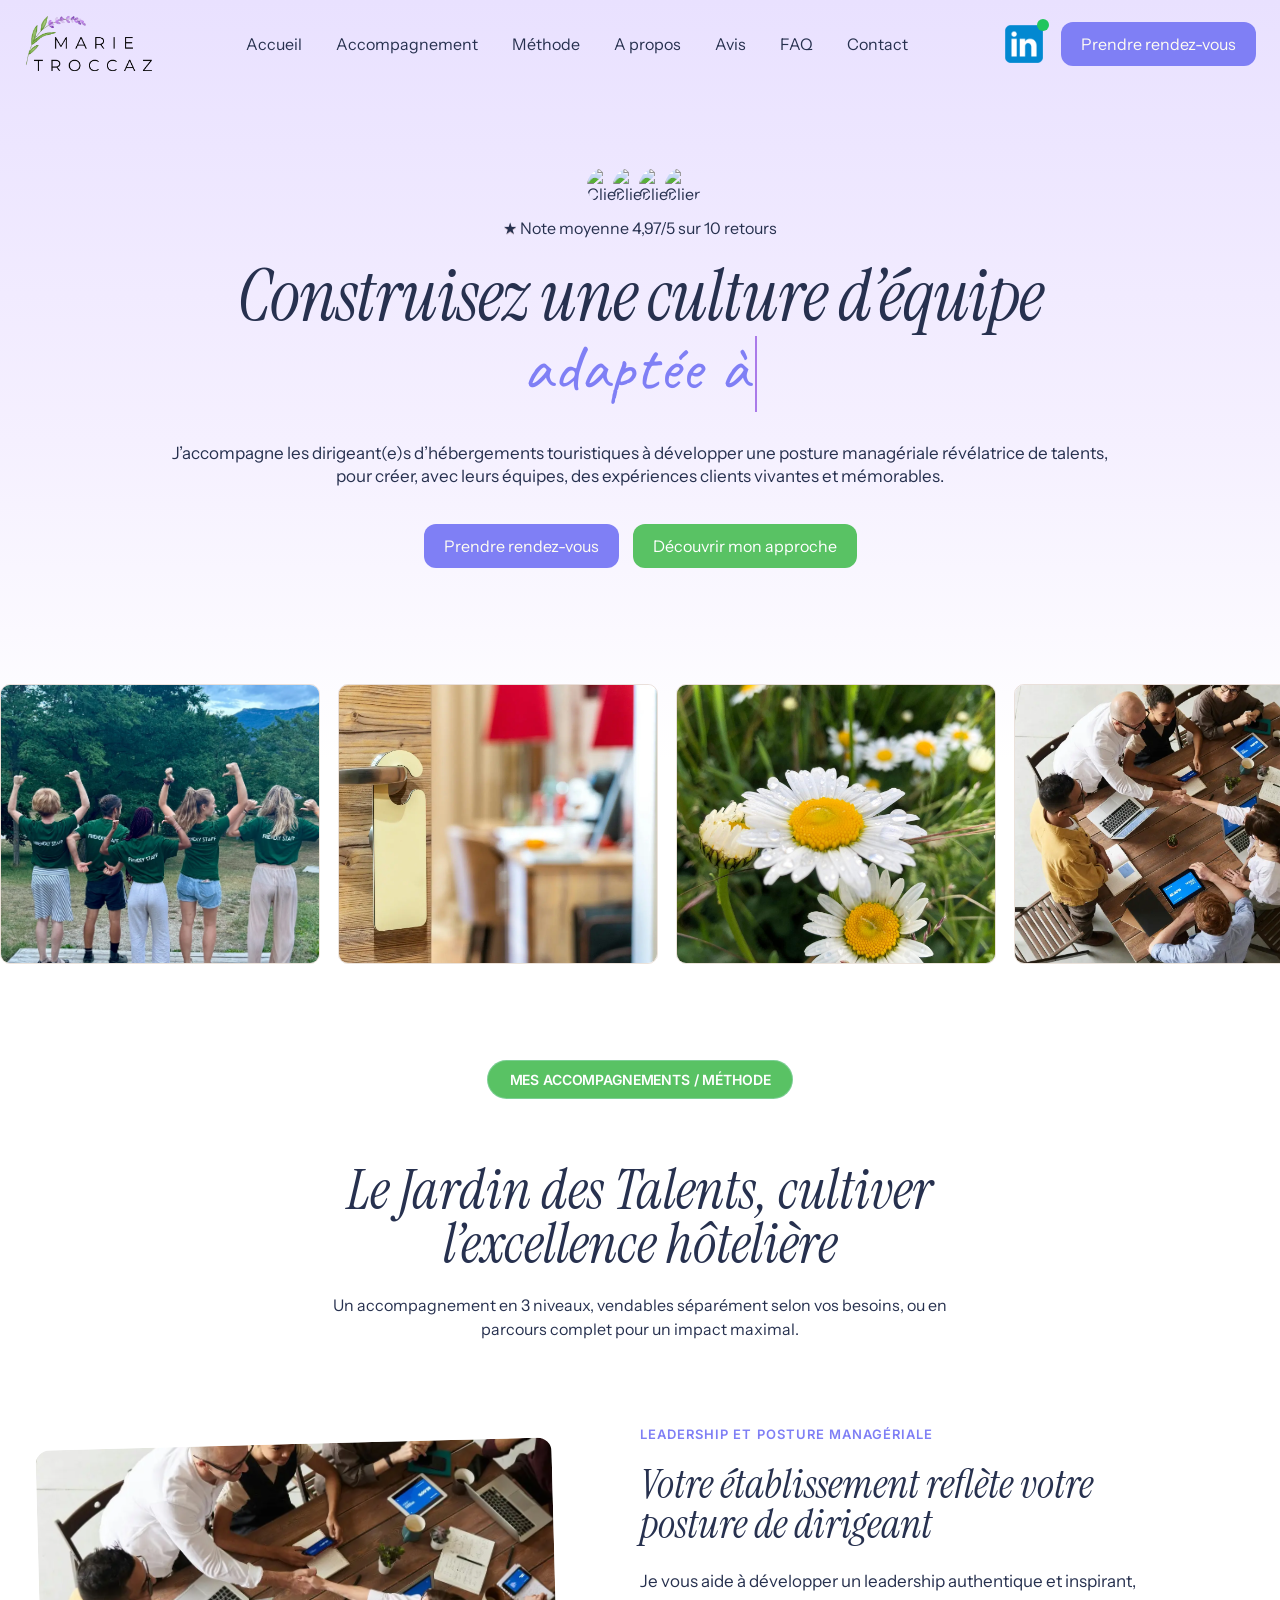
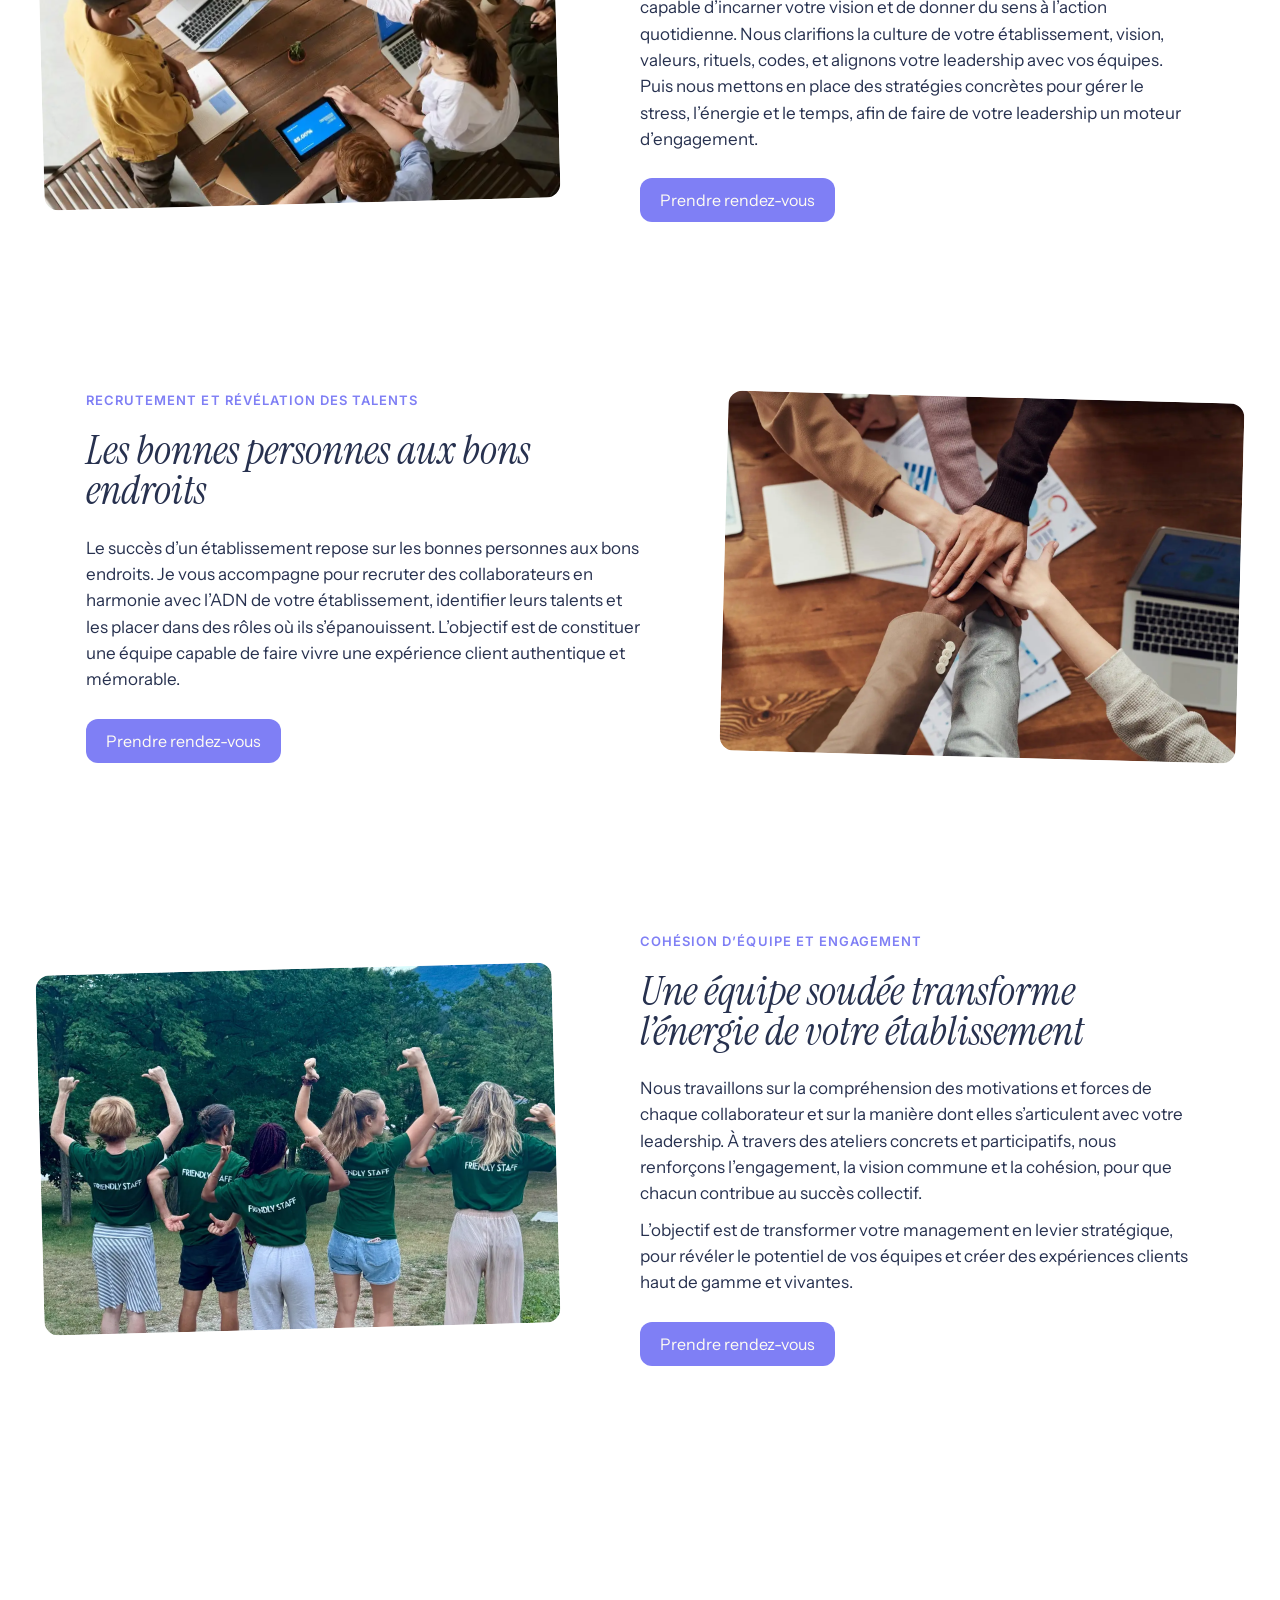
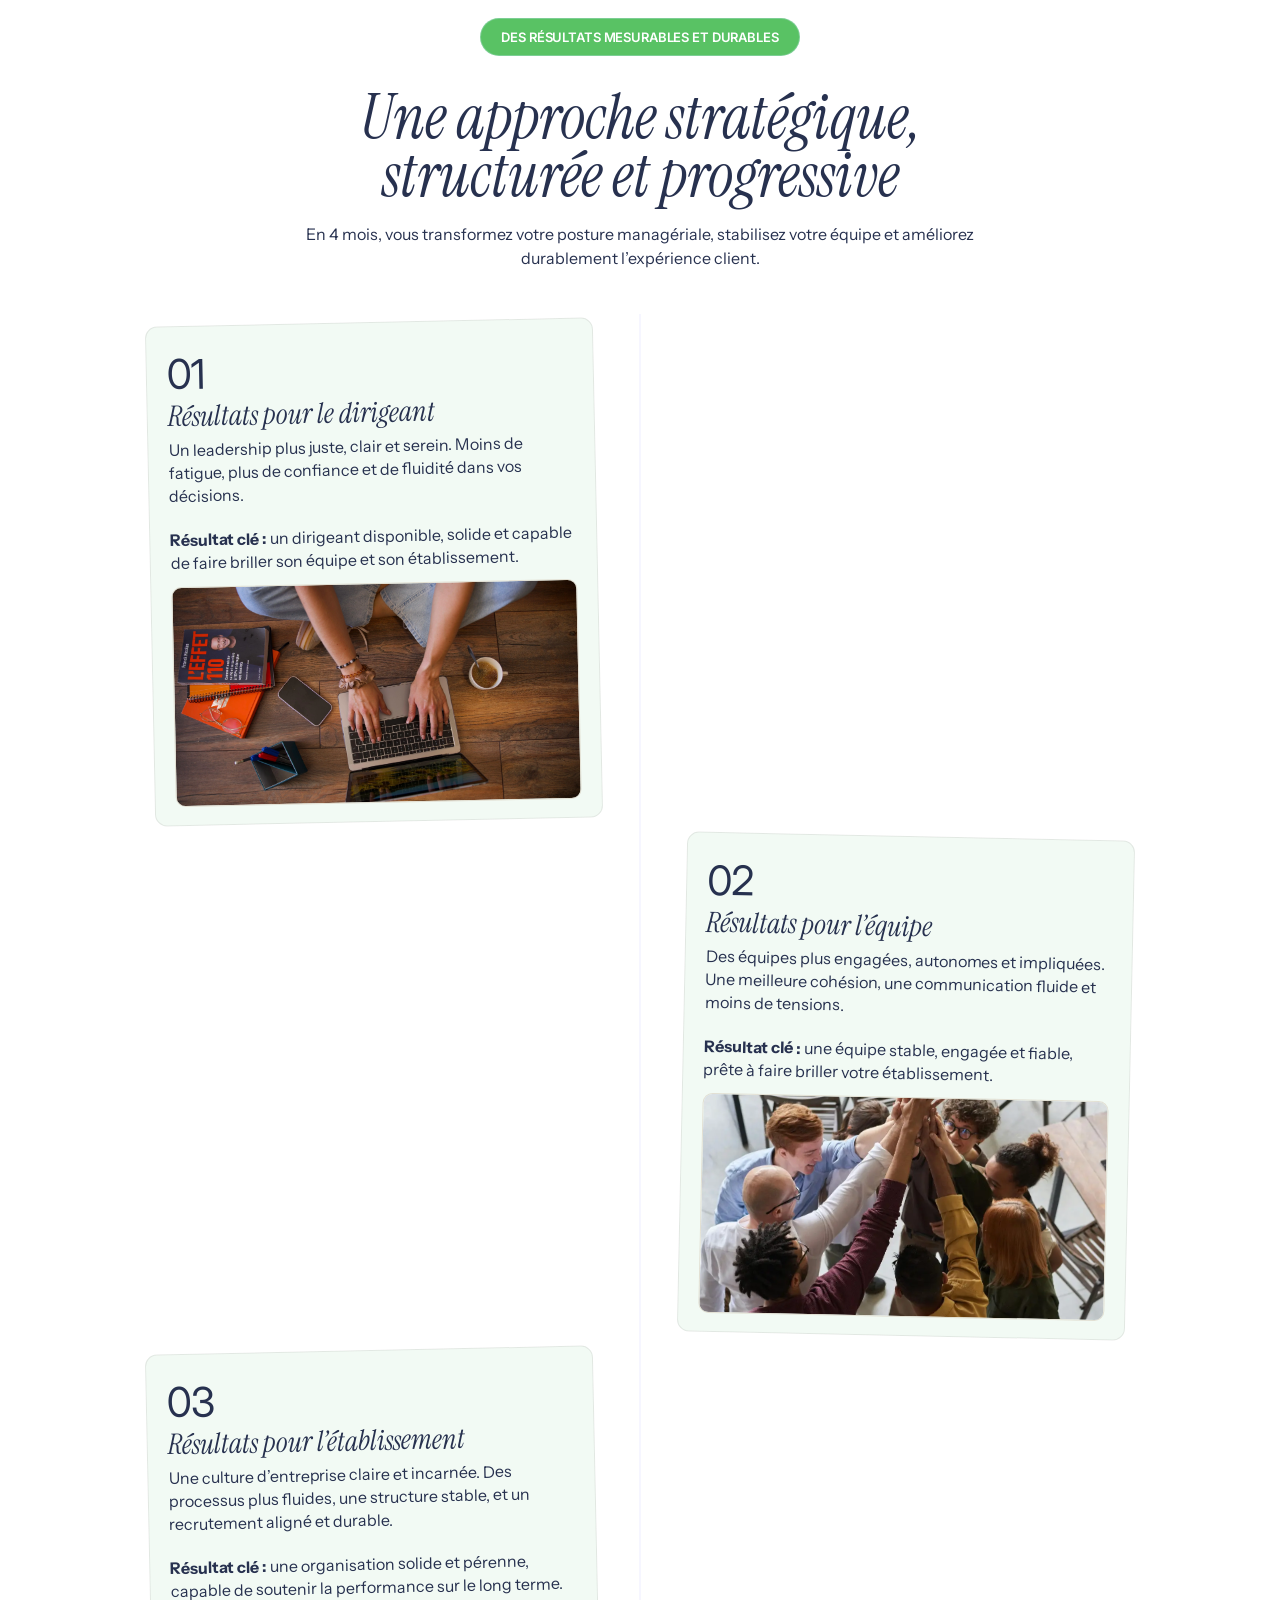
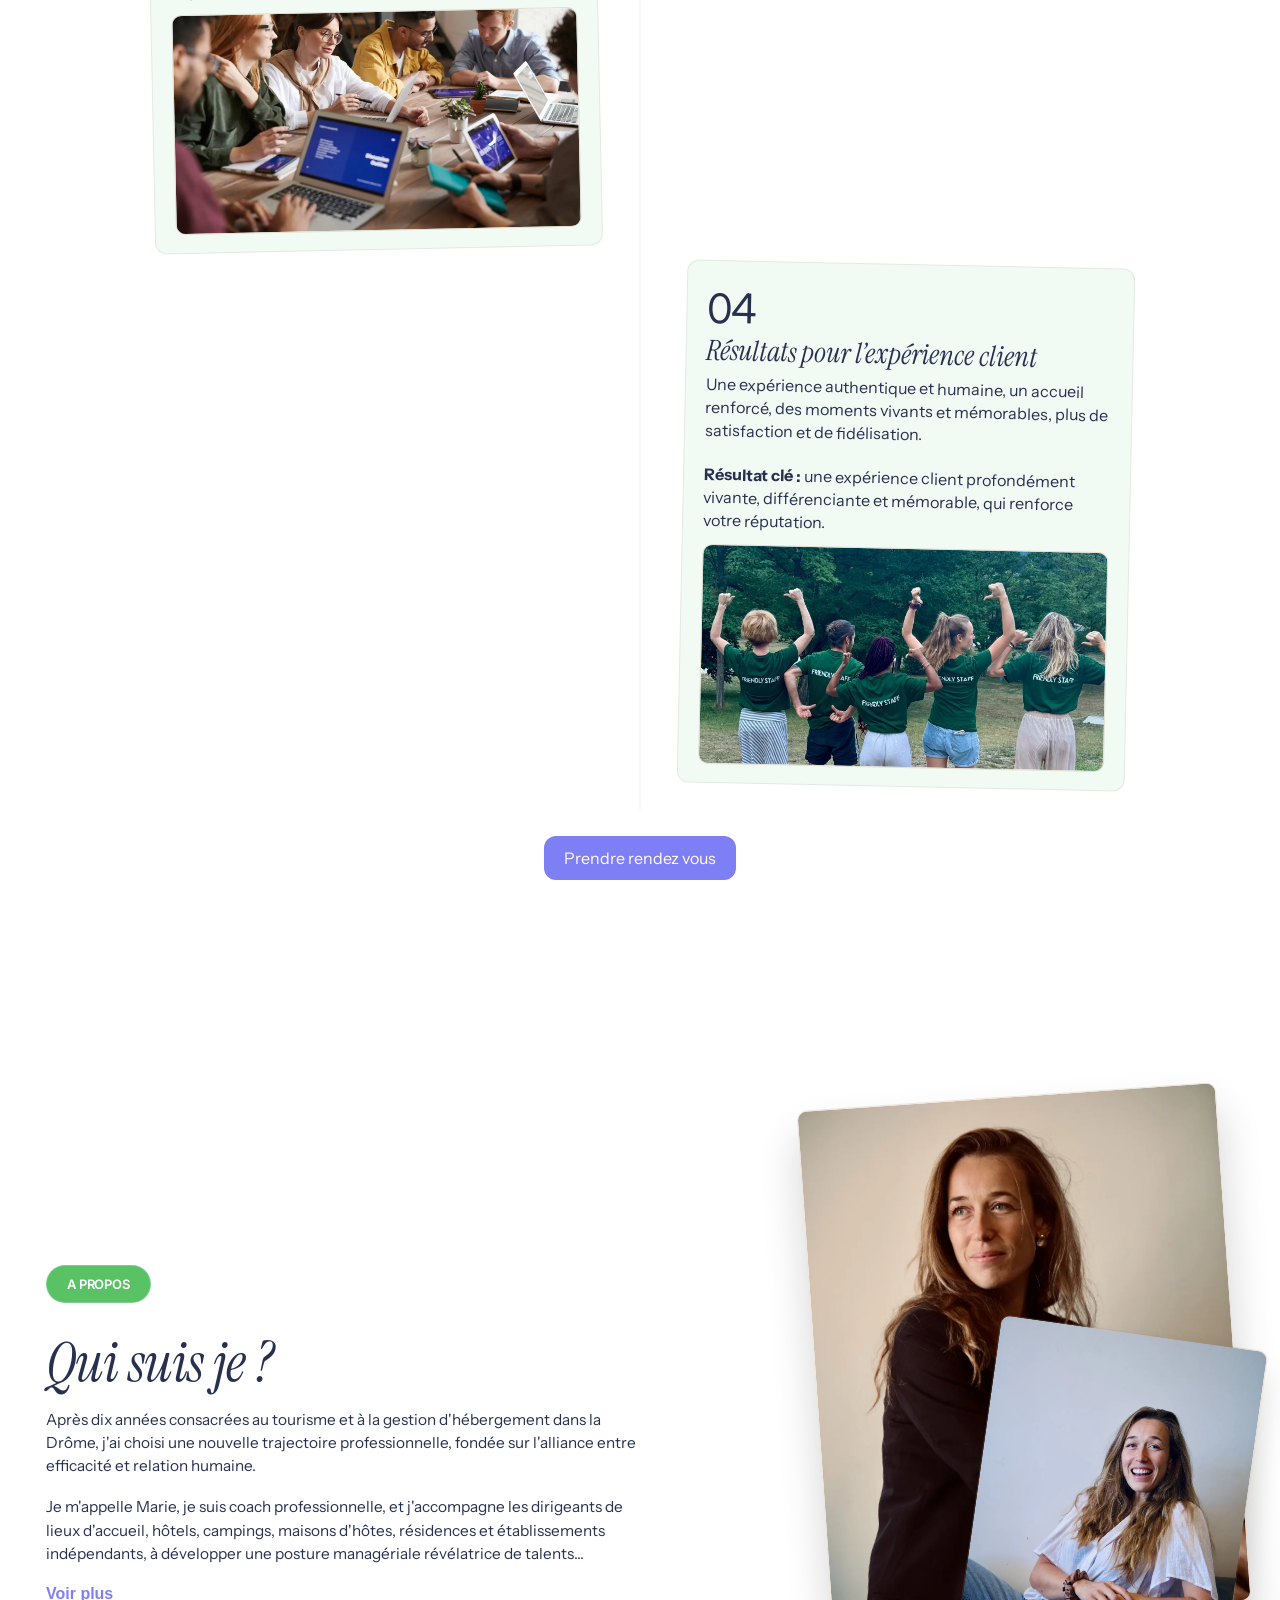
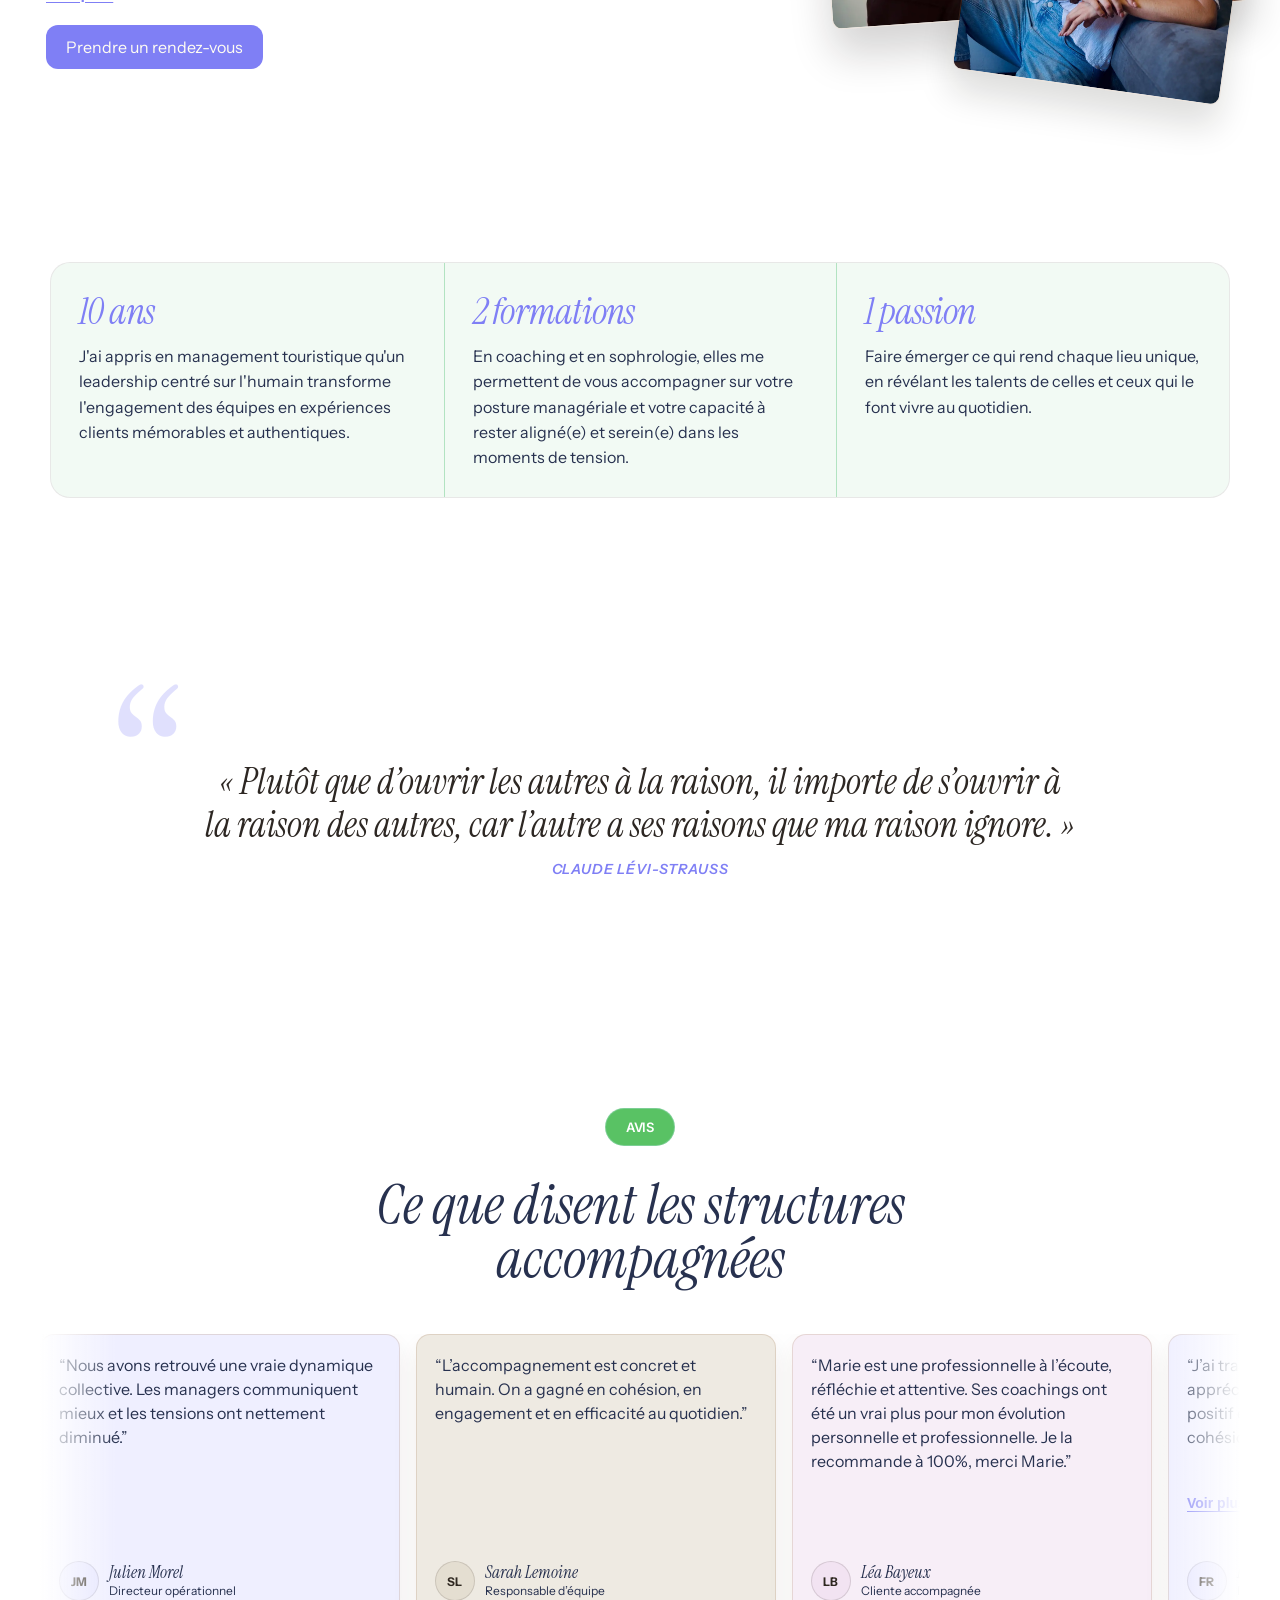
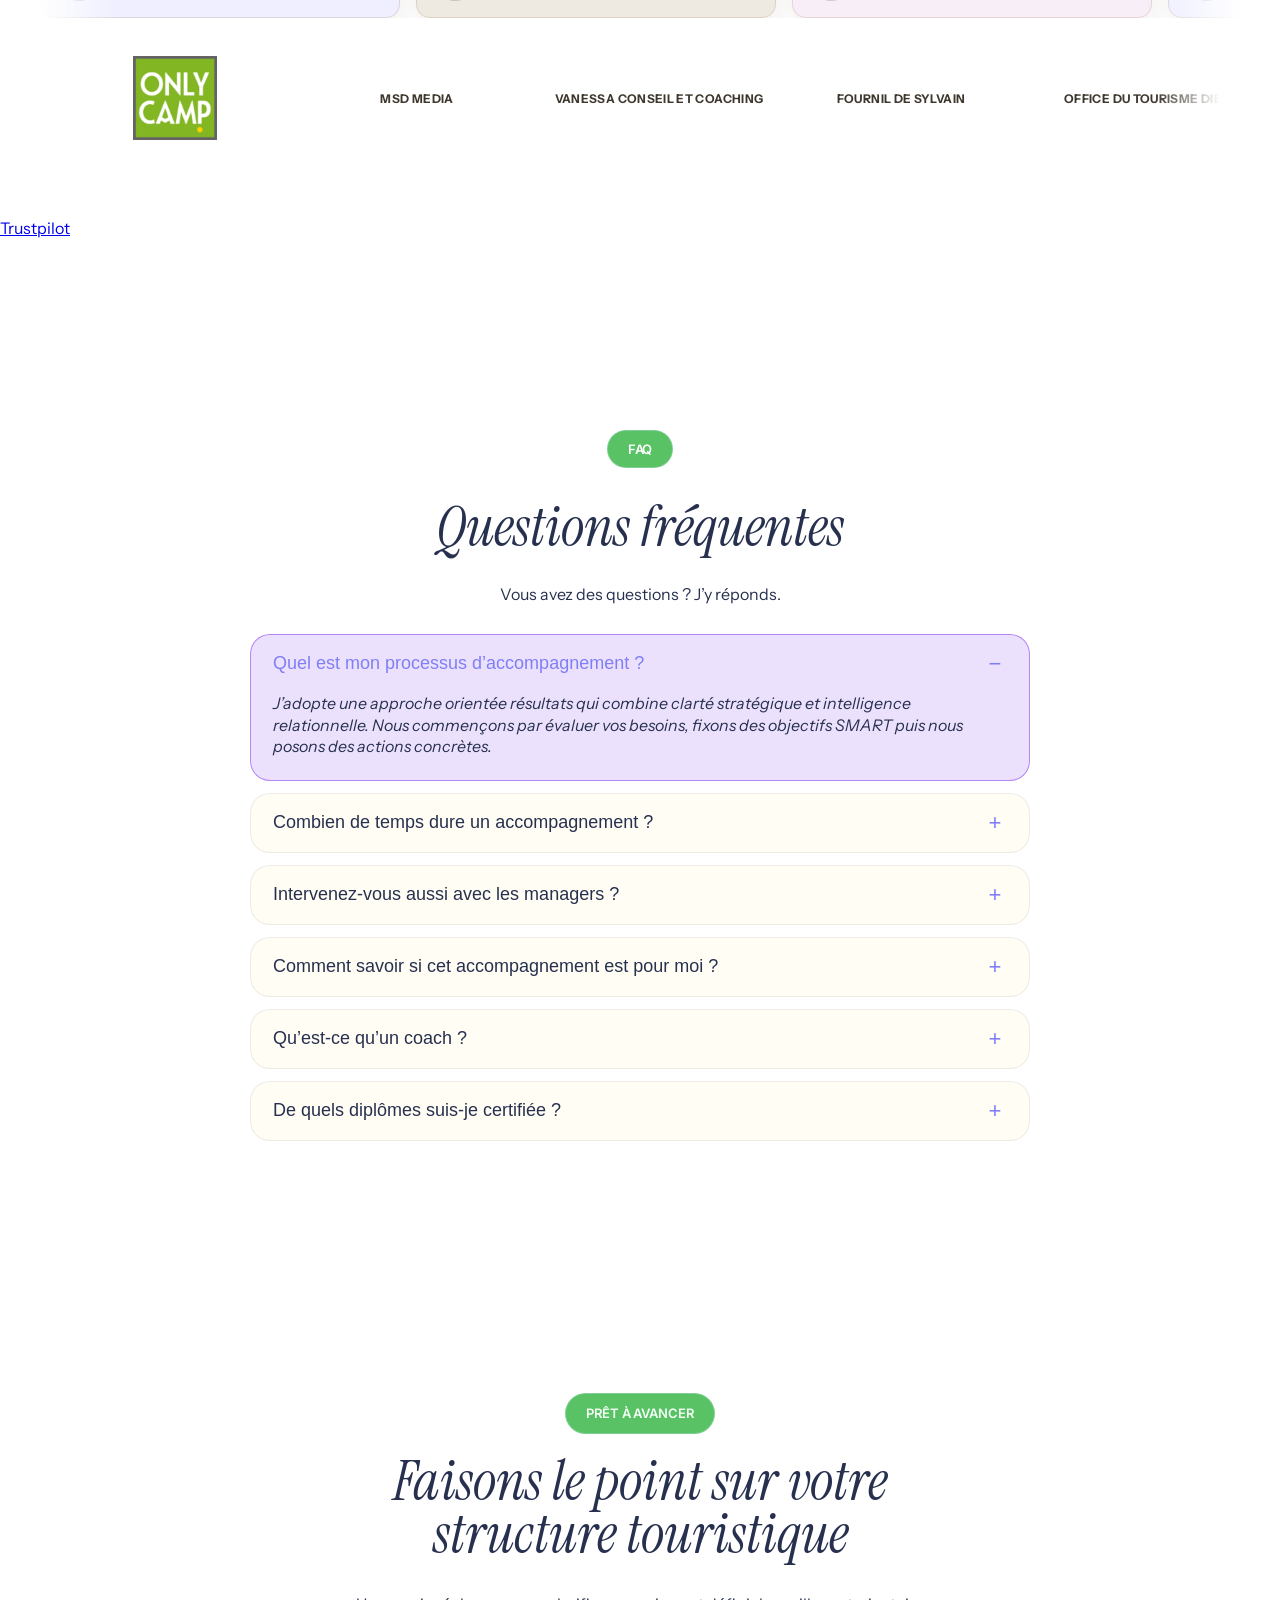
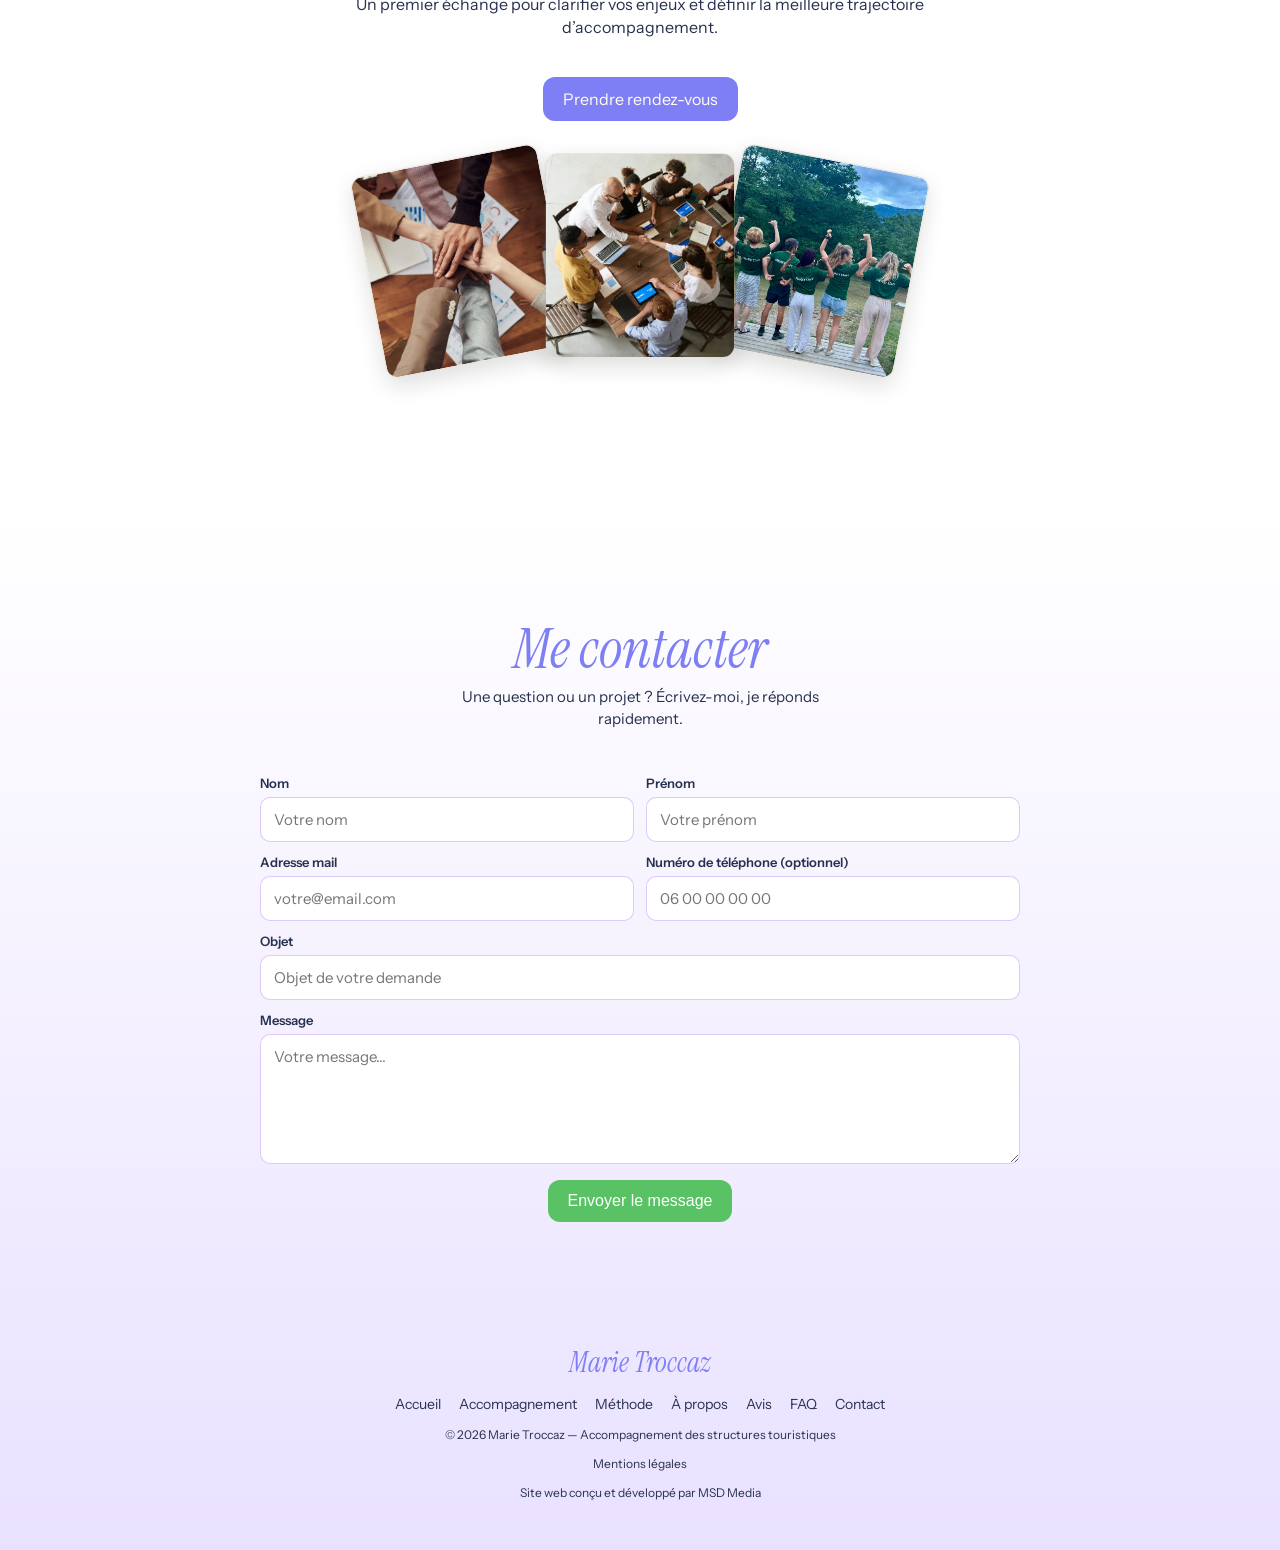
==== commit 4b48864d: "jebfje" ====
--- a/index.html
+++ b/index.html
@@ -610,7 +610,7 @@
               <div class="trust-logos__carousel">
                 <div class="trust-logos__track">
                   <div class="trust-logos__item">
-                    <img class="trust-logos__img" src="assets/img/logos/onlycamp.png" alt="Logo ONLYCAMP" onerror="this.style.display='none';this.nextElementSibling.style.display='inline-block';" />
+                    <img class="trust-logos__img" src="assets/img/onlycamp.svg" alt="Logo ONLYCAMP" onerror="this.style.display='none';this.nextElementSibling.style.display='inline-block';" />
                     <span class="trust-logos__fallback">ONLYCAMP</span>
                   </div>
                   <div class="trust-logos__item">
@@ -659,7 +659,7 @@
                   </div>
 
                   <div class="trust-logos__item" aria-hidden="true">
-                    <img class="trust-logos__img" src="assets/img/logos/onlycamp.png" alt="" onerror="this.style.display='none';this.nextElementSibling.style.display='inline-block';" />
+                    <img class="trust-logos__img" src="assets/img/onlycamp.svg" alt="" onerror="this.style.display='none';this.nextElementSibling.style.display='inline-block';" />
                     <span class="trust-logos__fallback">ONLYCAMP</span>
                   </div>
                   <div class="trust-logos__item" aria-hidden="true">
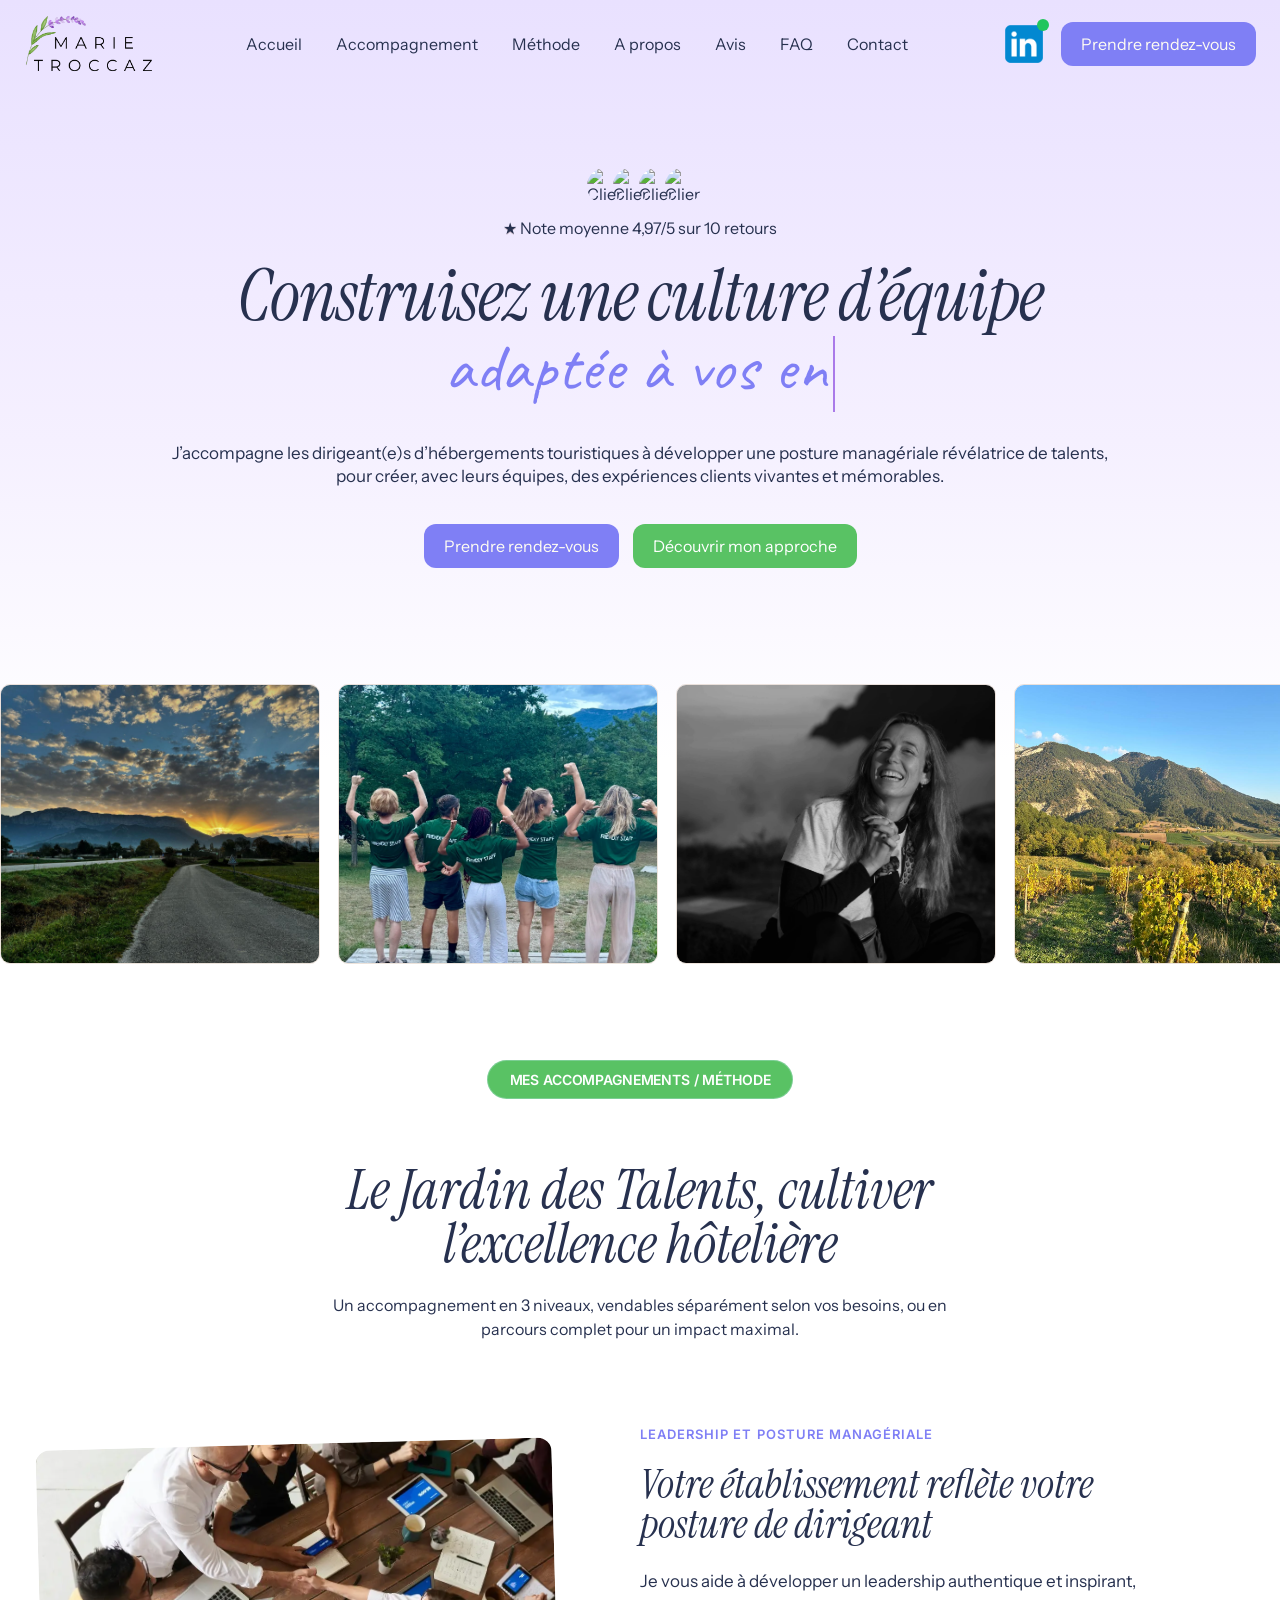
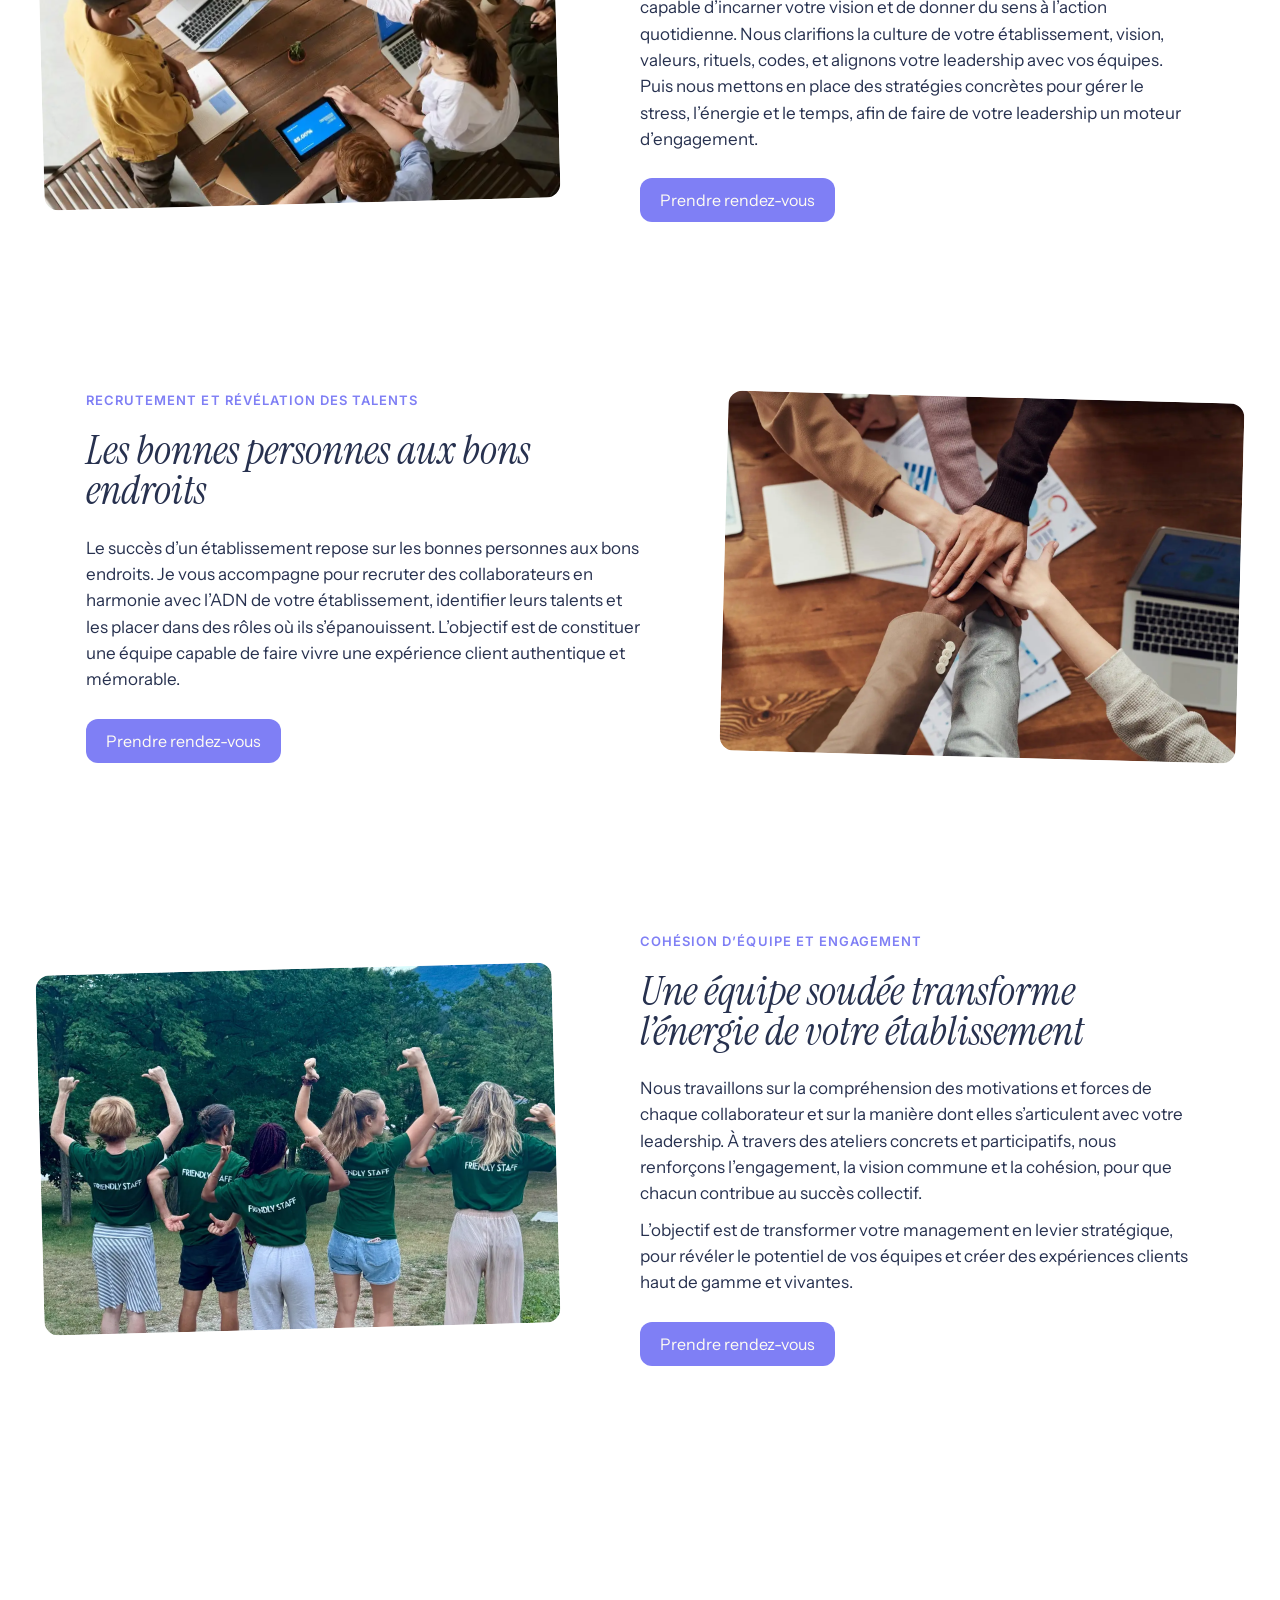
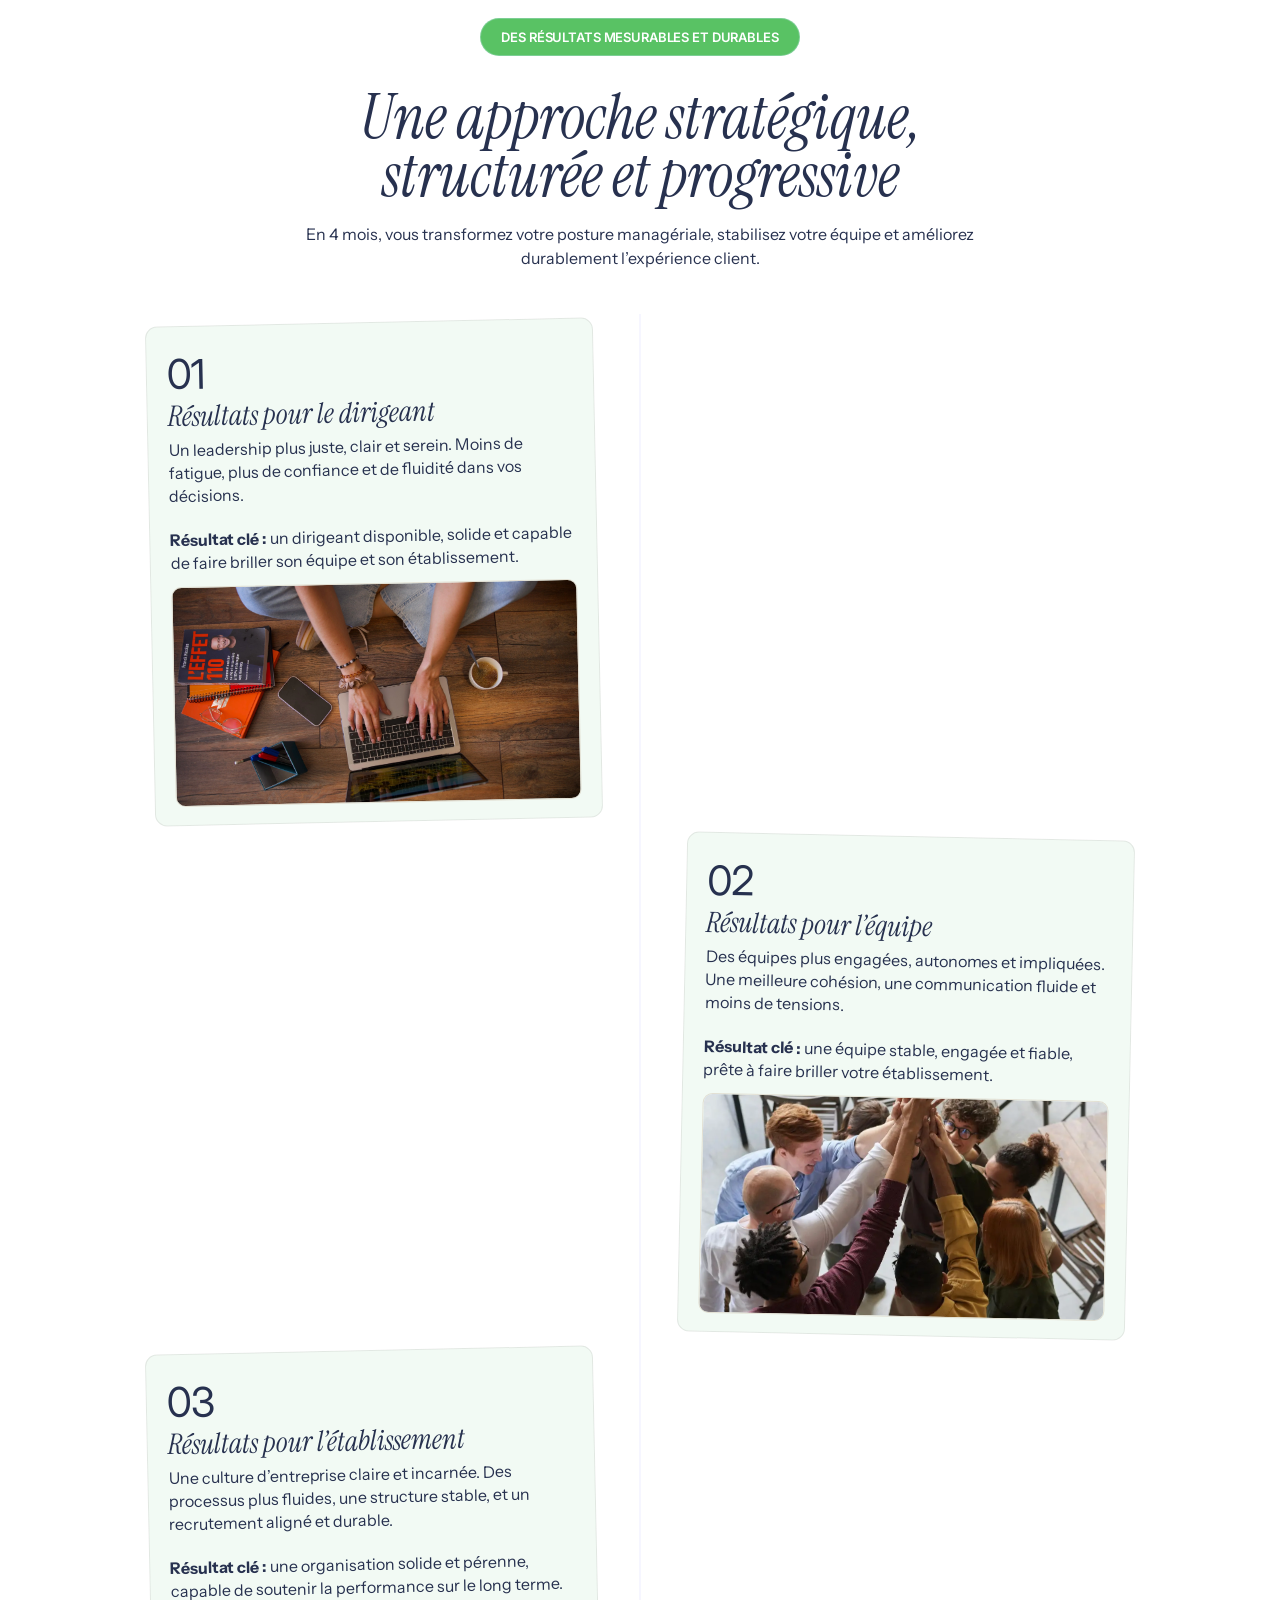
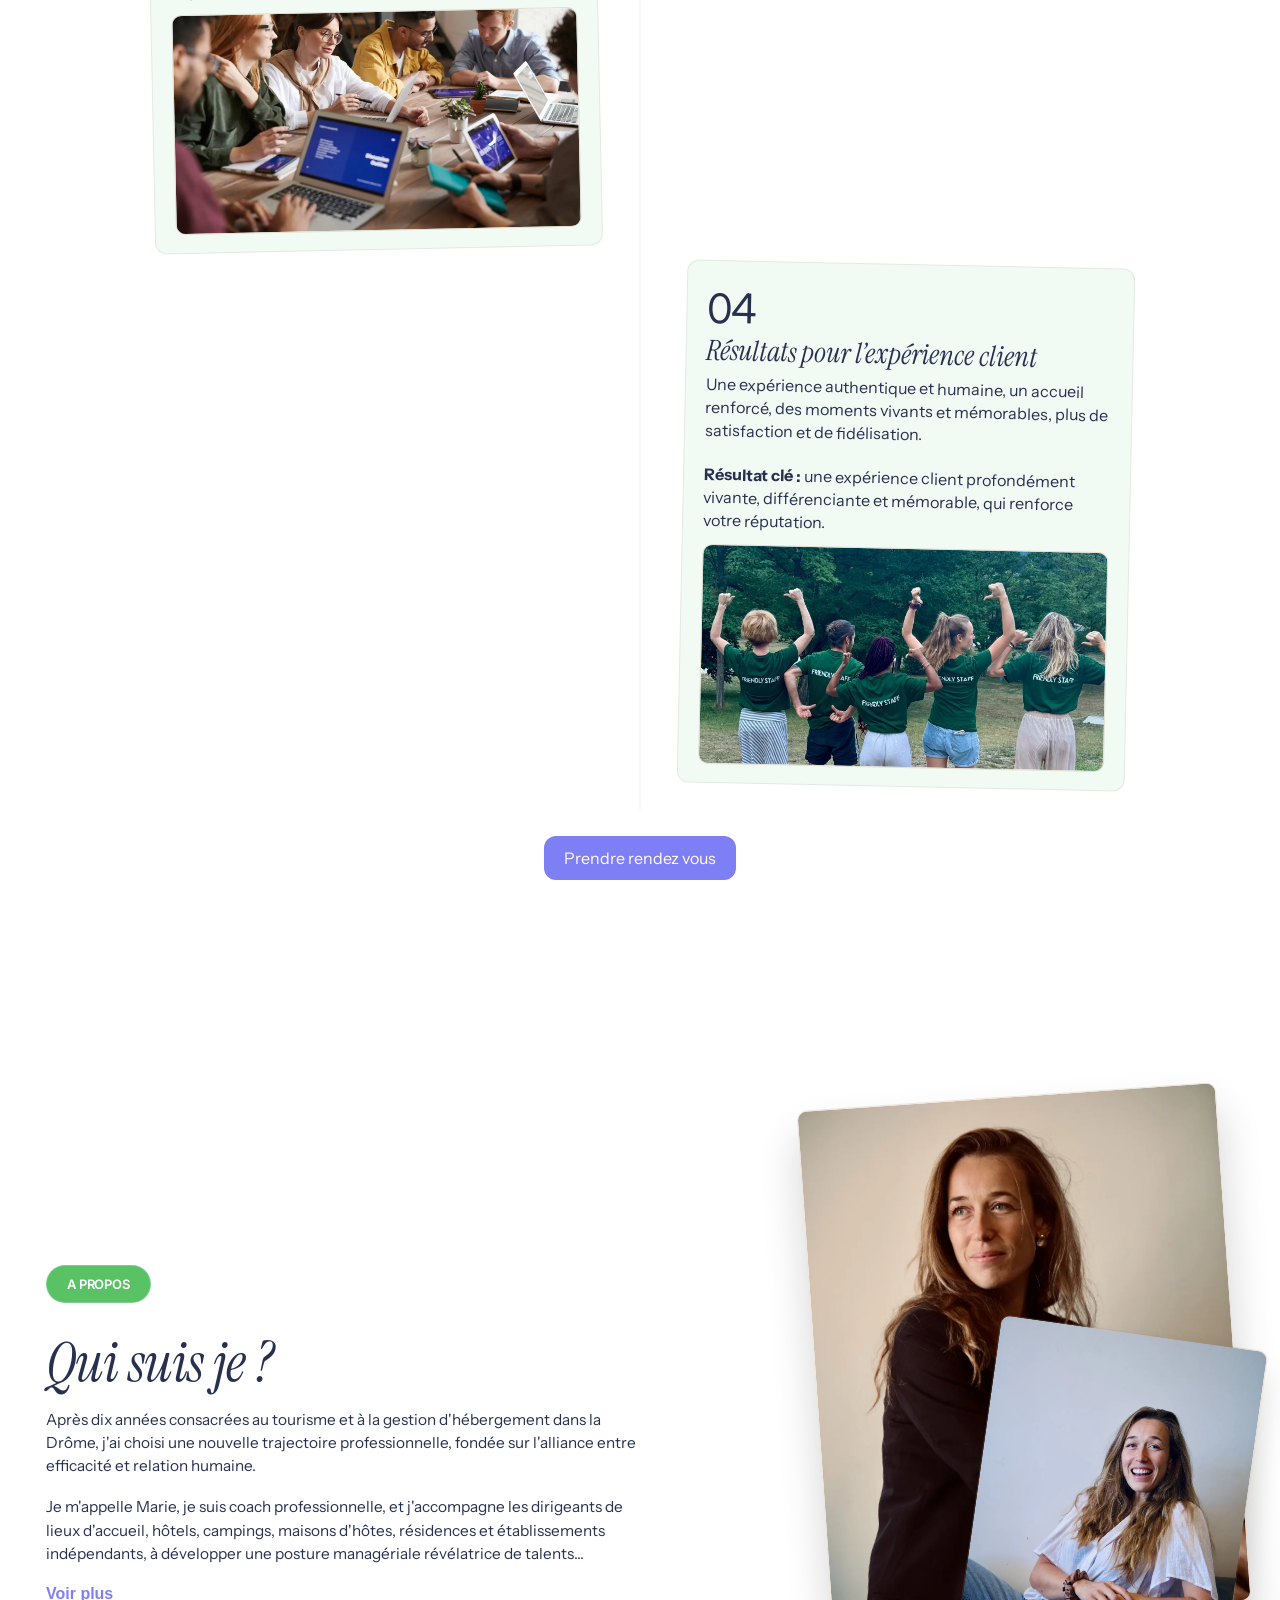
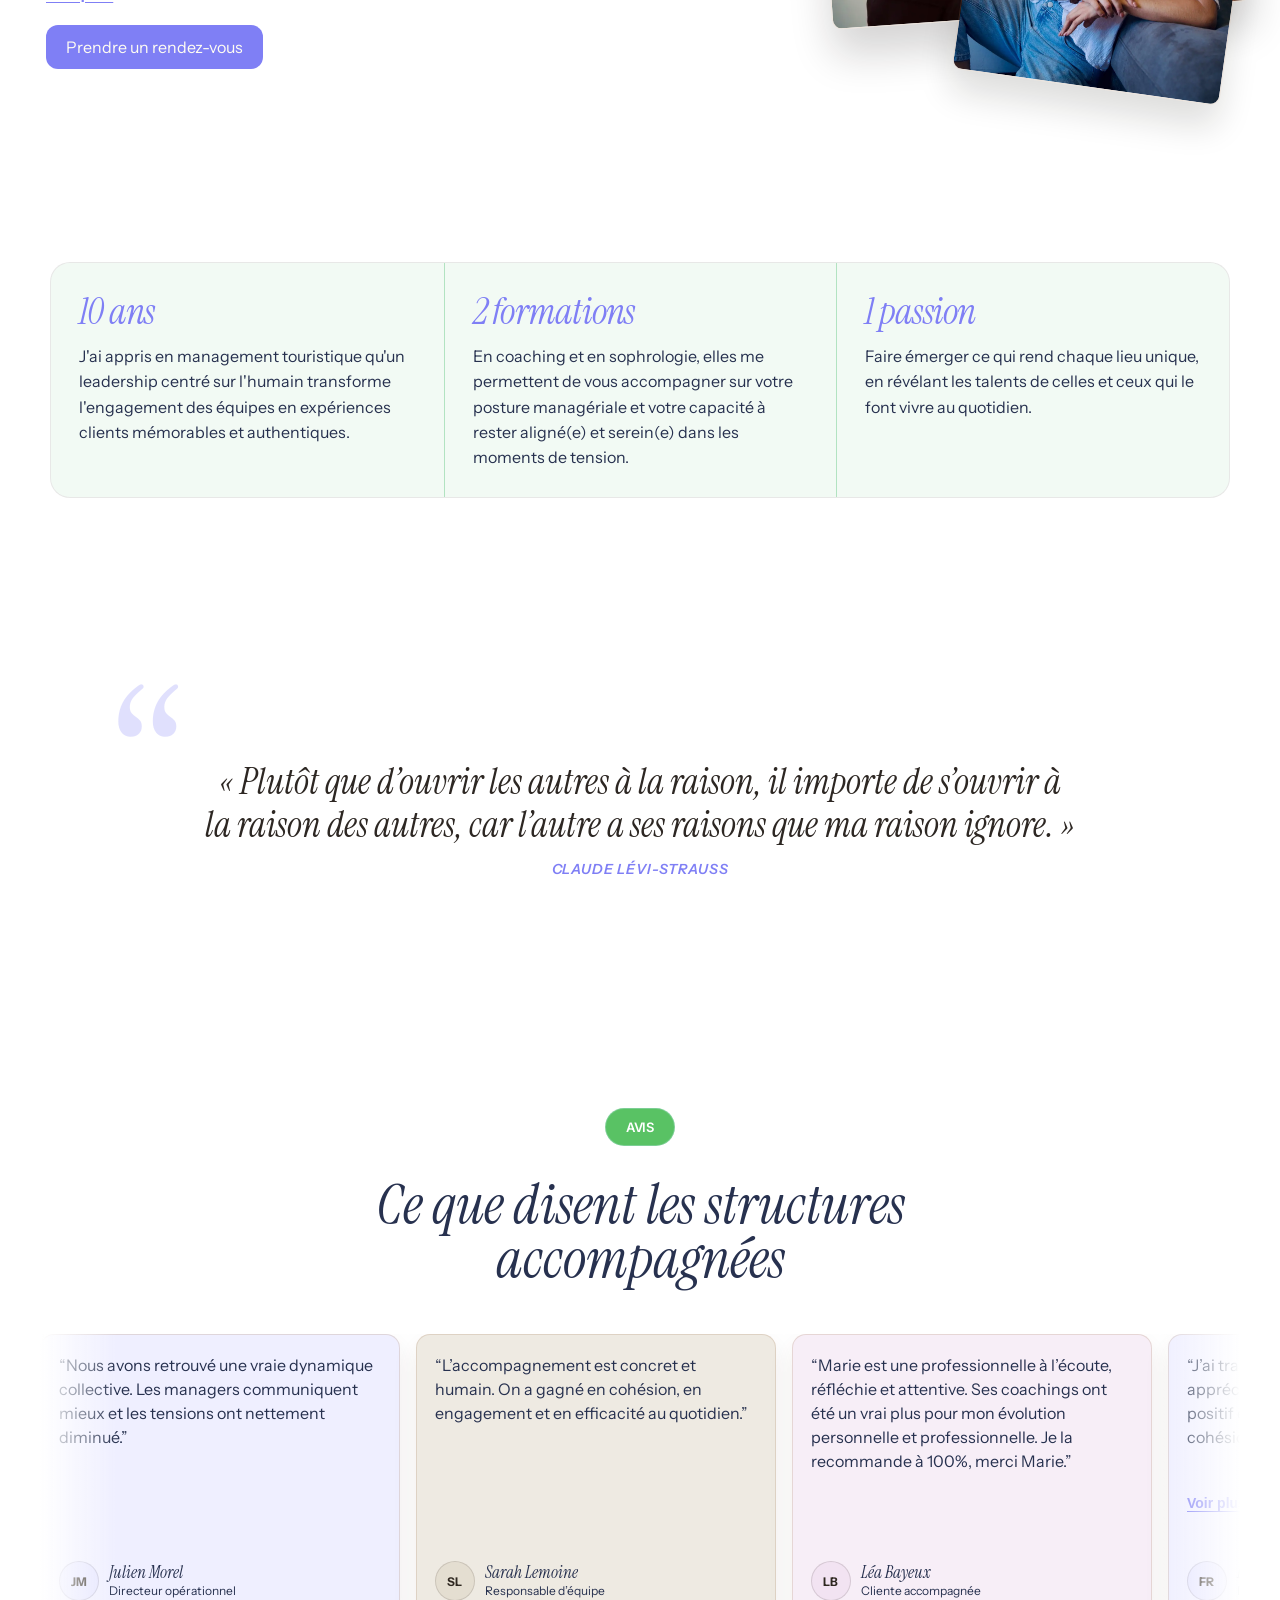
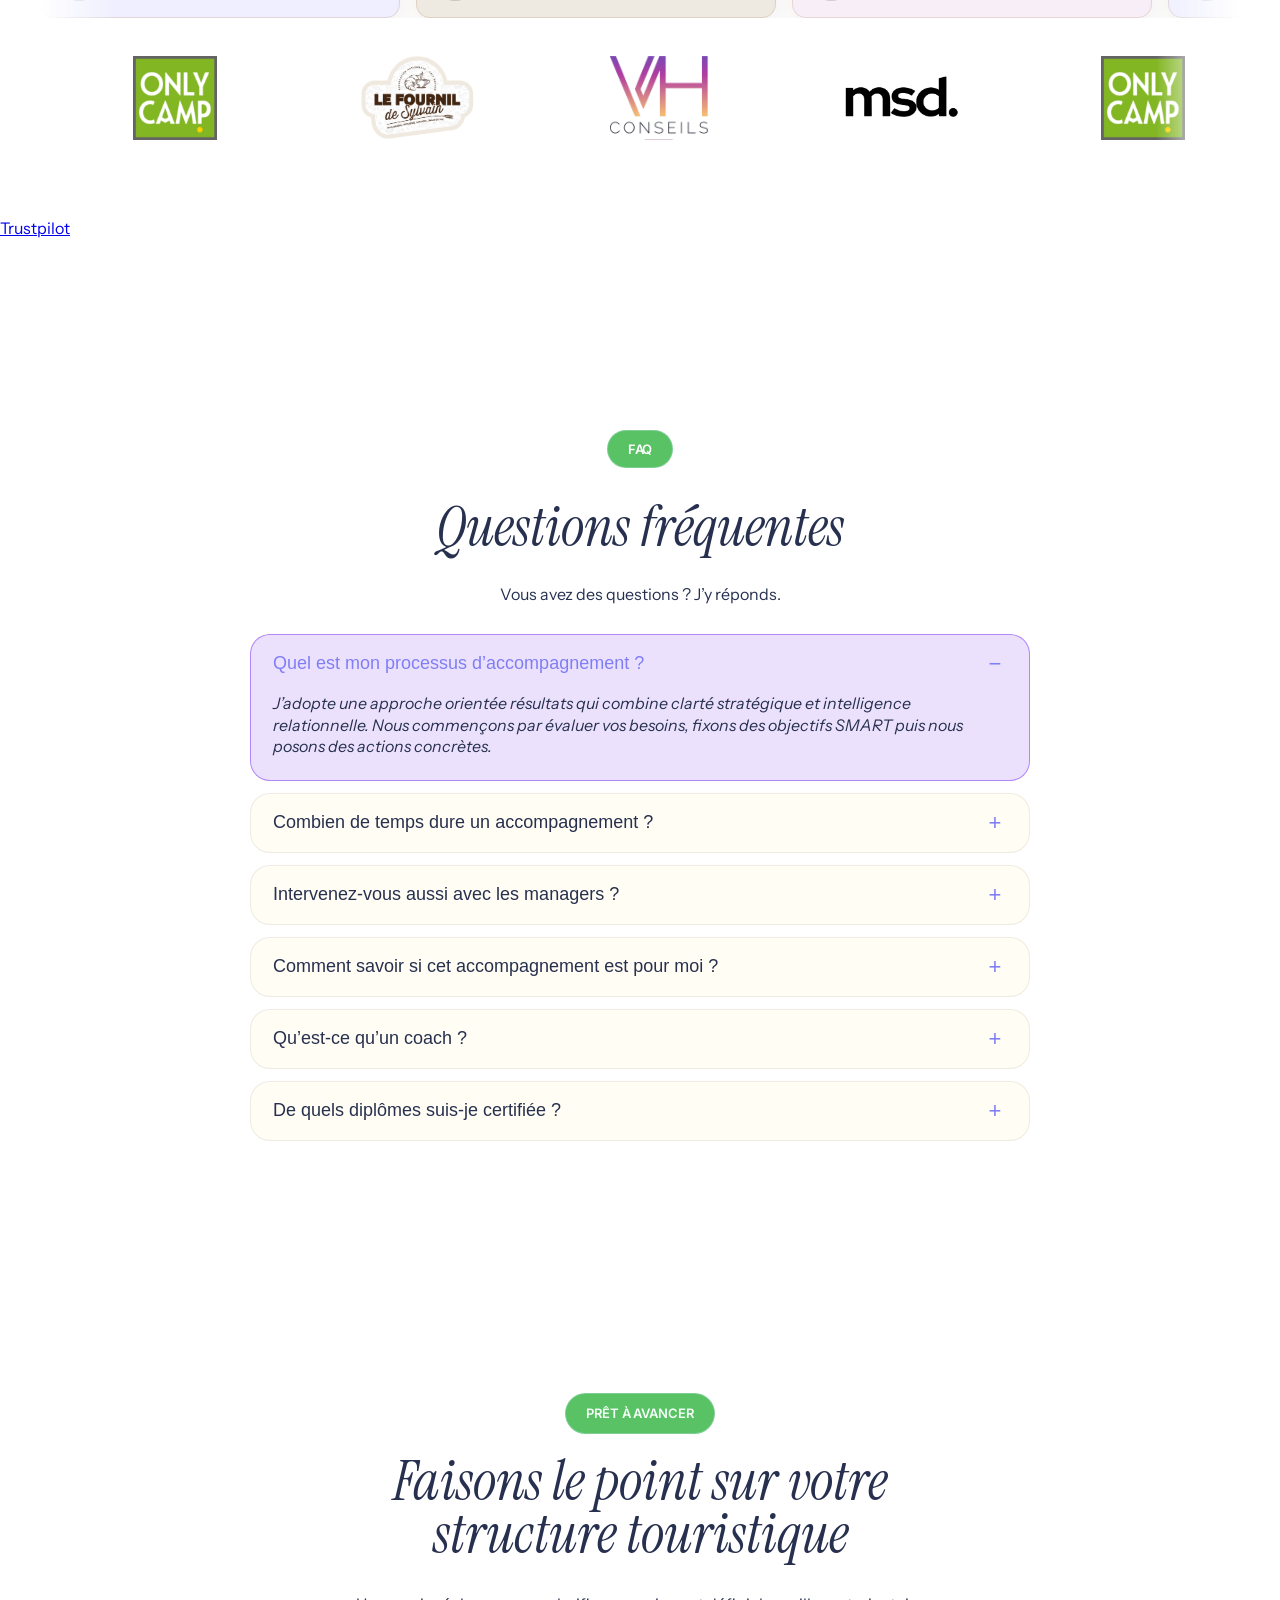
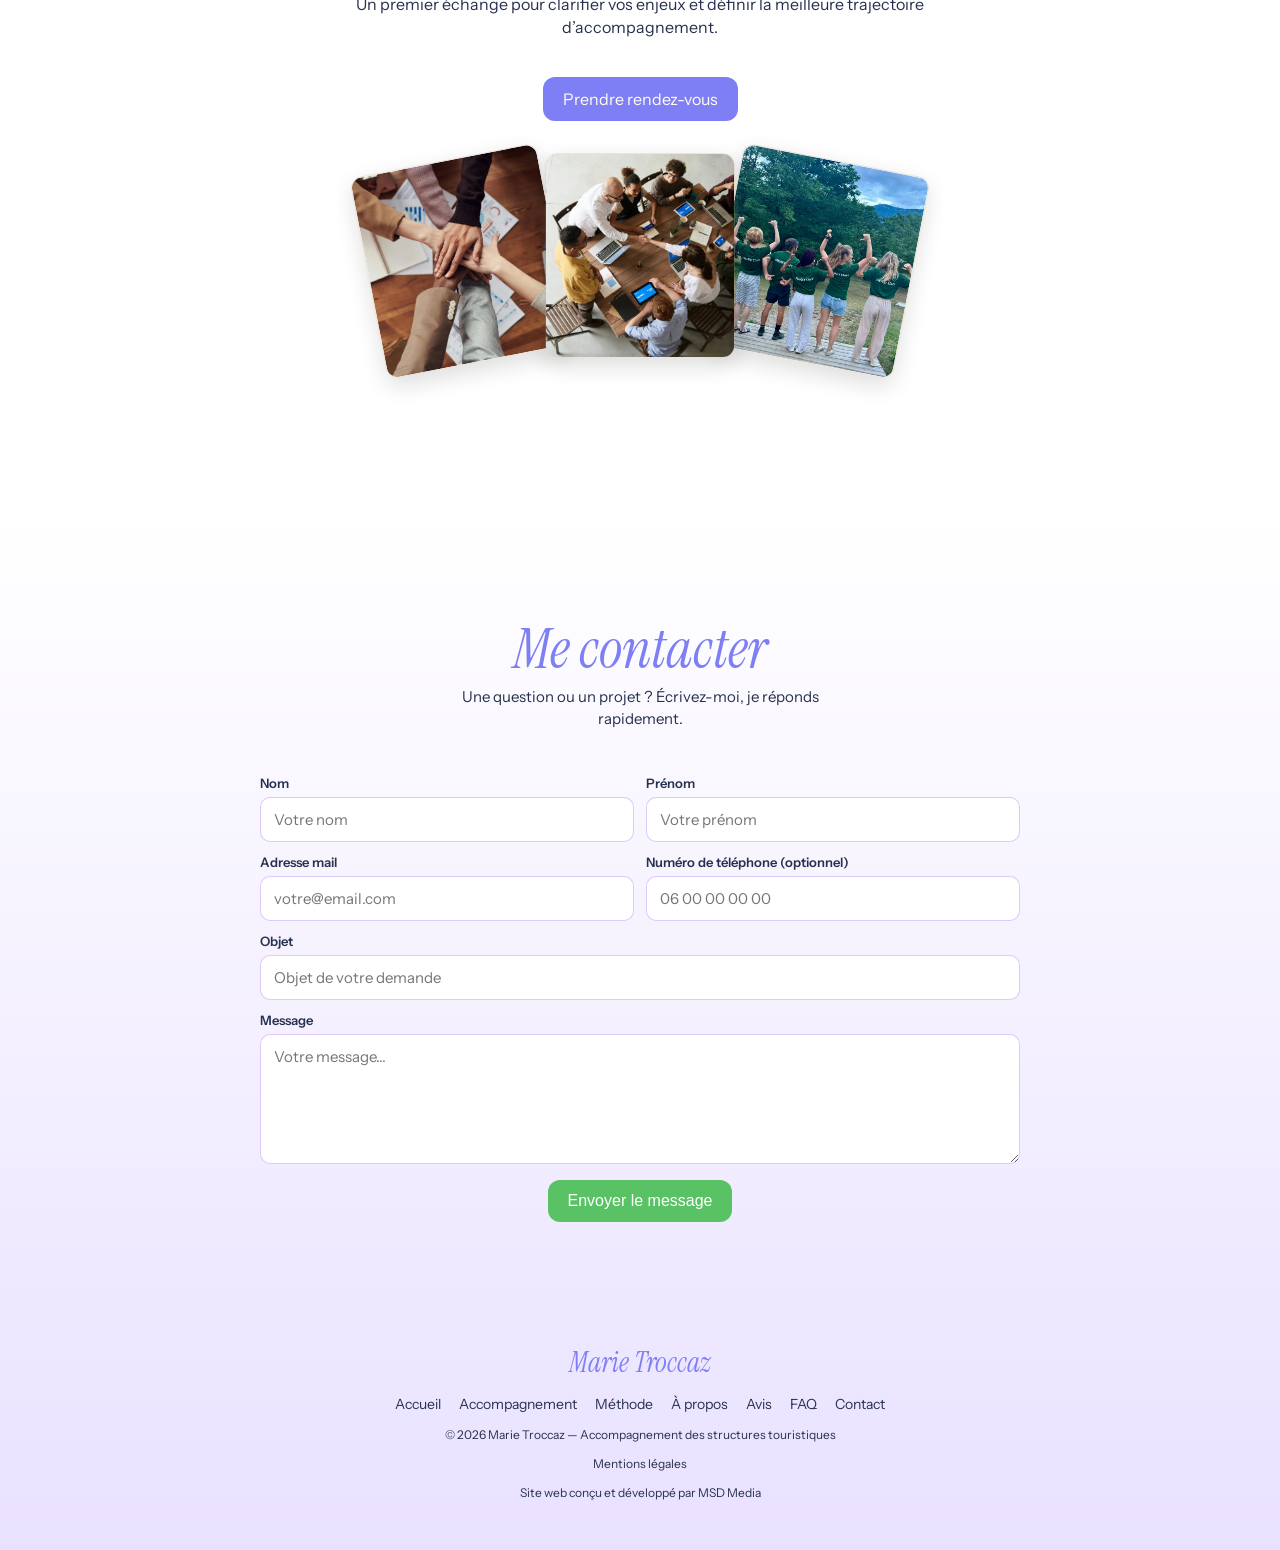
==== commit 7739c113: "nknk" ====
--- a/index.html
+++ b/index.html
@@ -614,38 +614,6 @@
                     <span class="trust-logos__fallback">ONLYCAMP</span>
                   </div>
                   <div class="trust-logos__item">
-                    <img class="trust-logos__img" src="assets/img/logos/msd-media.png" alt="Logo MSD MEDIA" onerror="this.style.display='none';this.nextElementSibling.style.display='inline-block';" />
-                    <span class="trust-logos__fallback">MSD MEDIA</span>
-                  </div>
-                  <div class="trust-logos__item">
-                    <img class="trust-logos__img" src="assets/img/logos/vanessa-conseil-coaching.png" alt="Logo Vanessa Conseil et Coaching" onerror="this.style.display='none';this.nextElementSibling.style.display='inline-block';" />
-                    <span class="trust-logos__fallback">VANESSA CONSEIL ET COACHING</span>
-                  </div>
-                  <div class="trust-logos__item">
-                    <img class="trust-logos__img" src="assets/img/logos/fournil-de-sylvain.png" alt="Logo Fournil de Sylvain" onerror="this.style.display='none';this.nextElementSibling.style.display='inline-block';" />
-                    <span class="trust-logos__fallback">FOURNIL DE SYLVAIN</span>
-                  </div>
-                  <div class="trust-logos__item">
-                    <img class="trust-logos__img" src="assets/img/logos/office-tourisme-die.png" alt="Logo Office du Tourisme Die" onerror="this.style.display='none';this.nextElementSibling.style.display='inline-block';" />
-                    <span class="trust-logos__fallback">OFFICE DU TOURISME DIE</span>
-                  </div>
-                  <div class="trust-logos__item">
-                    <img class="trust-logos__img" src="assets/img/logos/departement-drome.png" alt="Logo Département Drôme" onerror="this.style.display='none';this.nextElementSibling.style.display='inline-block';" />
-                    <span class="trust-logos__fallback">DEPARTEMENT DROME</span>
-                  </div>
-                  <div class="trust-logos__item">
-                    <img class="trust-logos__img" src="assets/img/logos/inc3m.png" alt="Logo INC3M" onerror="this.style.display='none';this.nextElementSibling.style.display='inline-block';" />
-                    <span class="trust-logos__fallback">INC3M</span>
-                  </div>
-                  <div class="trust-logos__item">
-                    <img class="trust-logos__img" src="assets/img/logos/vallee-de-la-drome.png" alt="Logo Vallée de la Drôme" onerror="this.style.display='none';this.nextElementSibling.style.display='inline-block';" />
-                    <span class="trust-logos__fallback">VALLEE DE LA DROME</span>
-                  </div>
-                  <div class="trust-logos__item">
-                    <img class="trust-logos__img" src="assets/img/logos/hotel-le-carnot.png" alt="Logo Hotel Le Carnot" onerror="this.style.display='none';this.nextElementSibling.style.display='inline-block';" />
-                    <span class="trust-logos__fallback">HOTEL LE CARNOT</span>
-                  </div>
-                  <div class="trust-logos__item">
                     <img class="trust-logos__img" src="assets/img/logo-fournil.png" alt="Logo Fournil" onerror="this.style.display='none';this.nextElementSibling.style.display='inline-block';" />
                     <span class="trust-logos__fallback">FOURNIL</span>
                   </div>
@@ -664,34 +632,11 @@
                   </div>
                   <div class="trust-logos__item" aria-hidden="true">
                     <img class="trust-logos__img" style="width: 120px;" src="assets/img/logo-msd.png" alt="" onerror="this.style.display='none';this.nextElementSibling.style.display='inline-block';" />
-                  </div>
-                  <div class="trust-logos__item" aria-hidden="true">
-                    <img class="trust-logos__img" src="assets/img/logos/vanessa-conseil-coaching.png" alt="" onerror="this.style.display='none';this.nextElementSibling.style.display='inline-block';" />
-                    <span class="trust-logos__fallback">VANESSA CONSEIL ET COACHING</span>
+                    <span class="trust-logos__fallback">MSD</span>
                   </div>
                   <div class="trust-logos__item" aria-hidden="true">
                     <img class="trust-logos__img" src="assets/img/logo-fournil.png" alt="Logo Fournil" onerror="this.style.display='none';this.nextElementSibling.style.display='inline-block';" />
-                    <span class="trust-logos__fallback">FOURNIL DE SYLVAIN</span>
-                  </div>
-                  <div class="trust-logos__item" aria-hidden="true">
-                    <img class="trust-logos__img" src="assets/img/logos/office-tourisme-die.png" alt="" onerror="this.style.display='none';this.nextElementSibling.style.display='inline-block';" />
-                    <span class="trust-logos__fallback">OFFICE DU TOURISME DIE</span>
-                  </div>
-                  <div class="trust-logos__item" aria-hidden="true">
-                    <img class="trust-logos__img" src="assets/img/logos/departement-drome.png" alt="" onerror="this.style.display='none';this.nextElementSibling.style.display='inline-block';" />
-                    <span class="trust-logos__fallback">DEPARTEMENT DROME</span>
-                  </div>
-                  <div class="trust-logos__item" aria-hidden="true">
-                    <img class="trust-logos__img" src="assets/img/logos/inc3m.png" alt="" onerror="this.style.display='none';this.nextElementSibling.style.display='inline-block';" />
-                    <span class="trust-logos__fallback">INC3M</span>
-                  </div>
-                  <div class="trust-logos__item" aria-hidden="true">
-                    <img class="trust-logos__img" src="assets/img/logos/vallee-de-la-drome.png" alt="" onerror="this.style.display='none';this.nextElementSibling.style.display='inline-block';" />
-                    <span class="trust-logos__fallback">VALLEE DE LA DROME</span>
-                  </div>
-                  <div class="trust-logos__item" aria-hidden="true">
-                    <img class="trust-logos__img" src="assets/img/logos/hotel-le-carnot.png" alt="" onerror="this.style.display='none';this.nextElementSibling.style.display='inline-block';" />
-                    <span class="trust-logos__fallback">HOTEL LE CARNOT</span>
+                    <span class="trust-logos__fallback">FOURNIL</span>
                   </div>
                   <div class="trust-logos__item" aria-hidden="true">
                     <img class="trust-logos__img" src="assets/img/logo-fournil.png" alt="" onerror="this.style.display='none';this.nextElementSibling.style.display='inline-block';" />
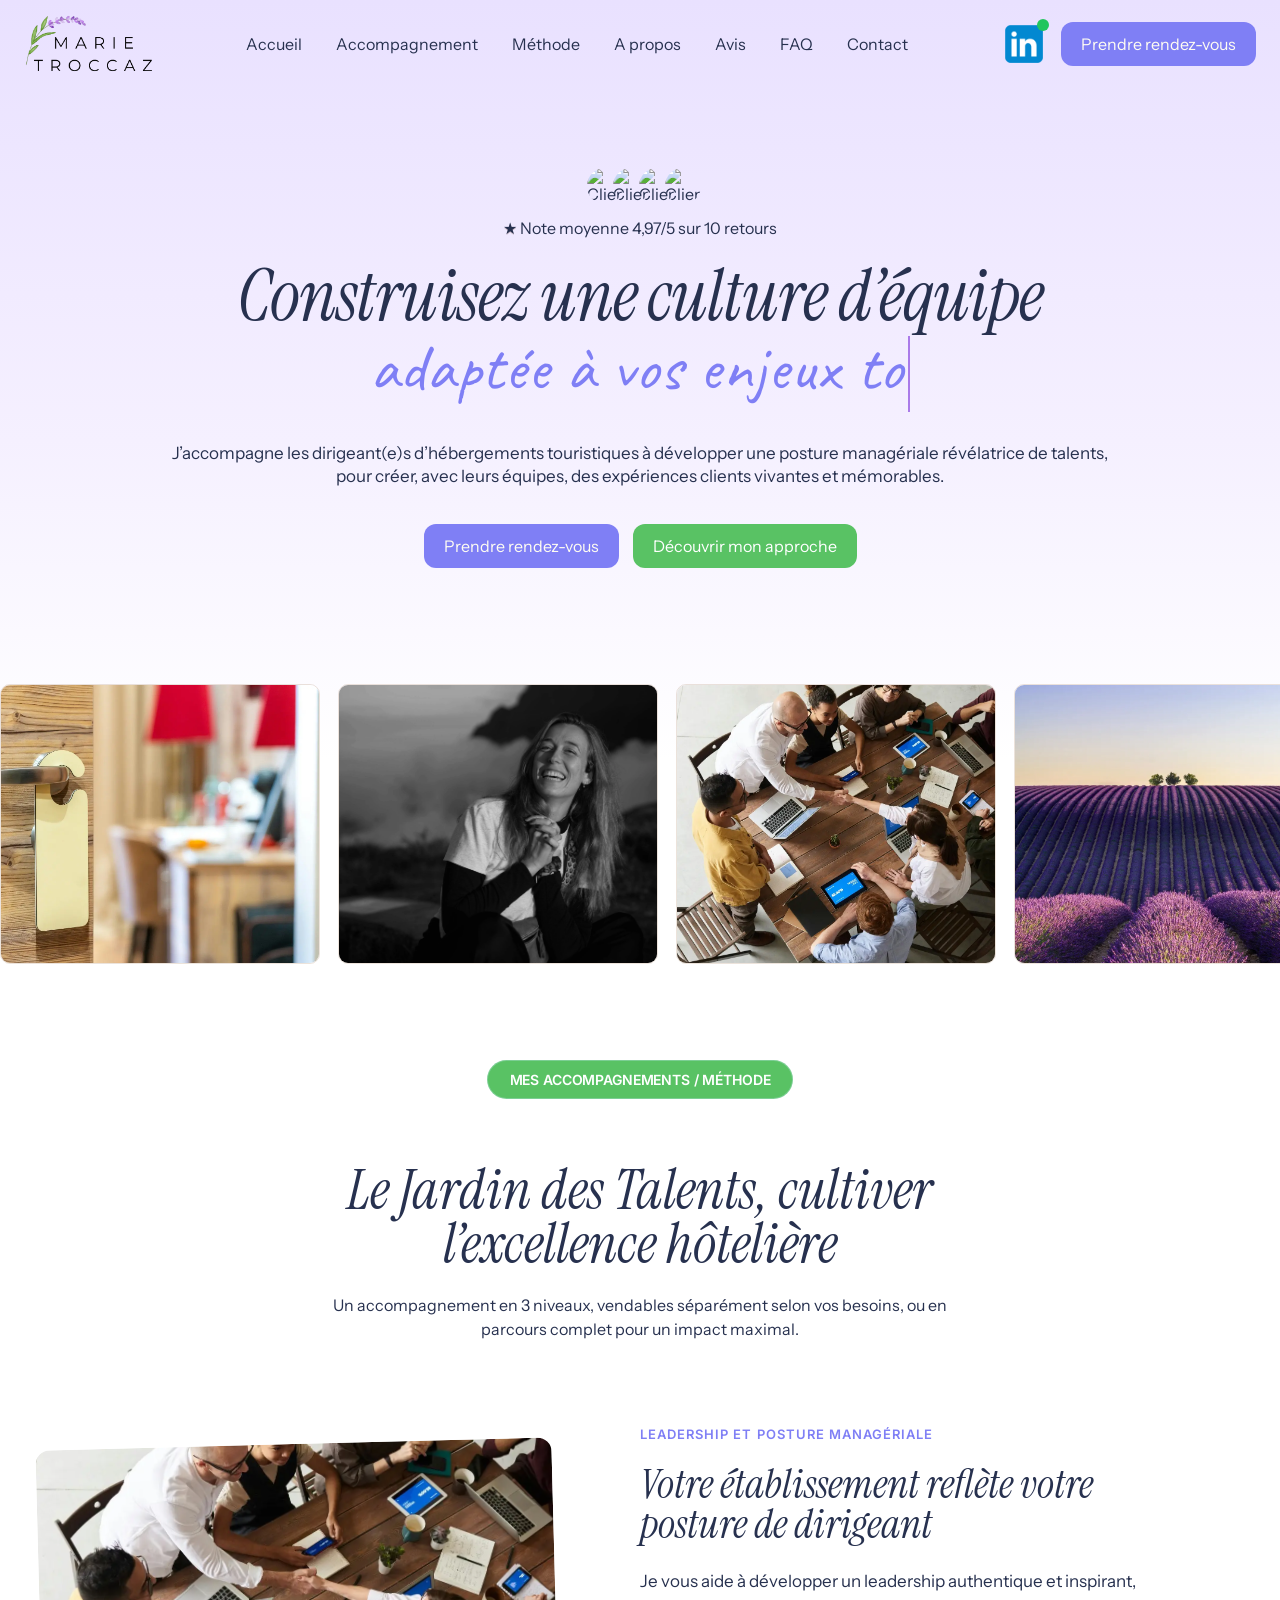
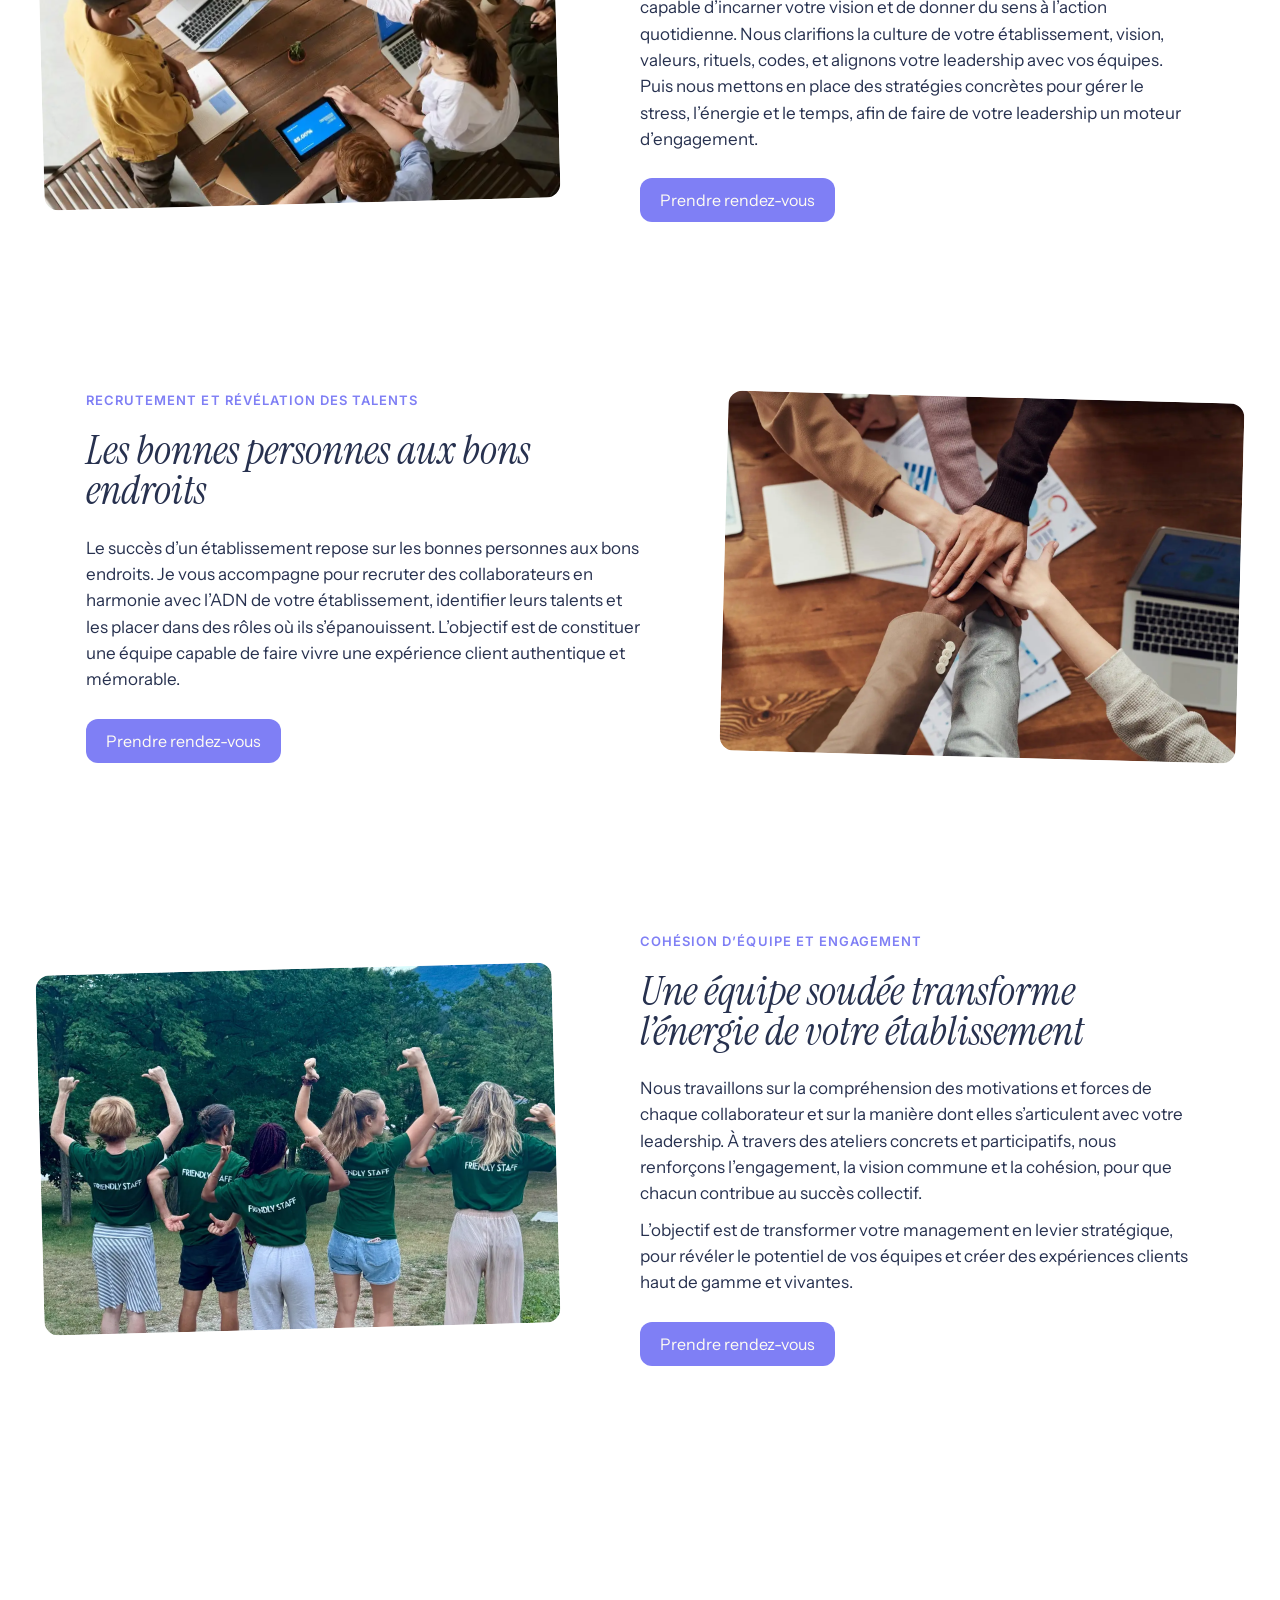
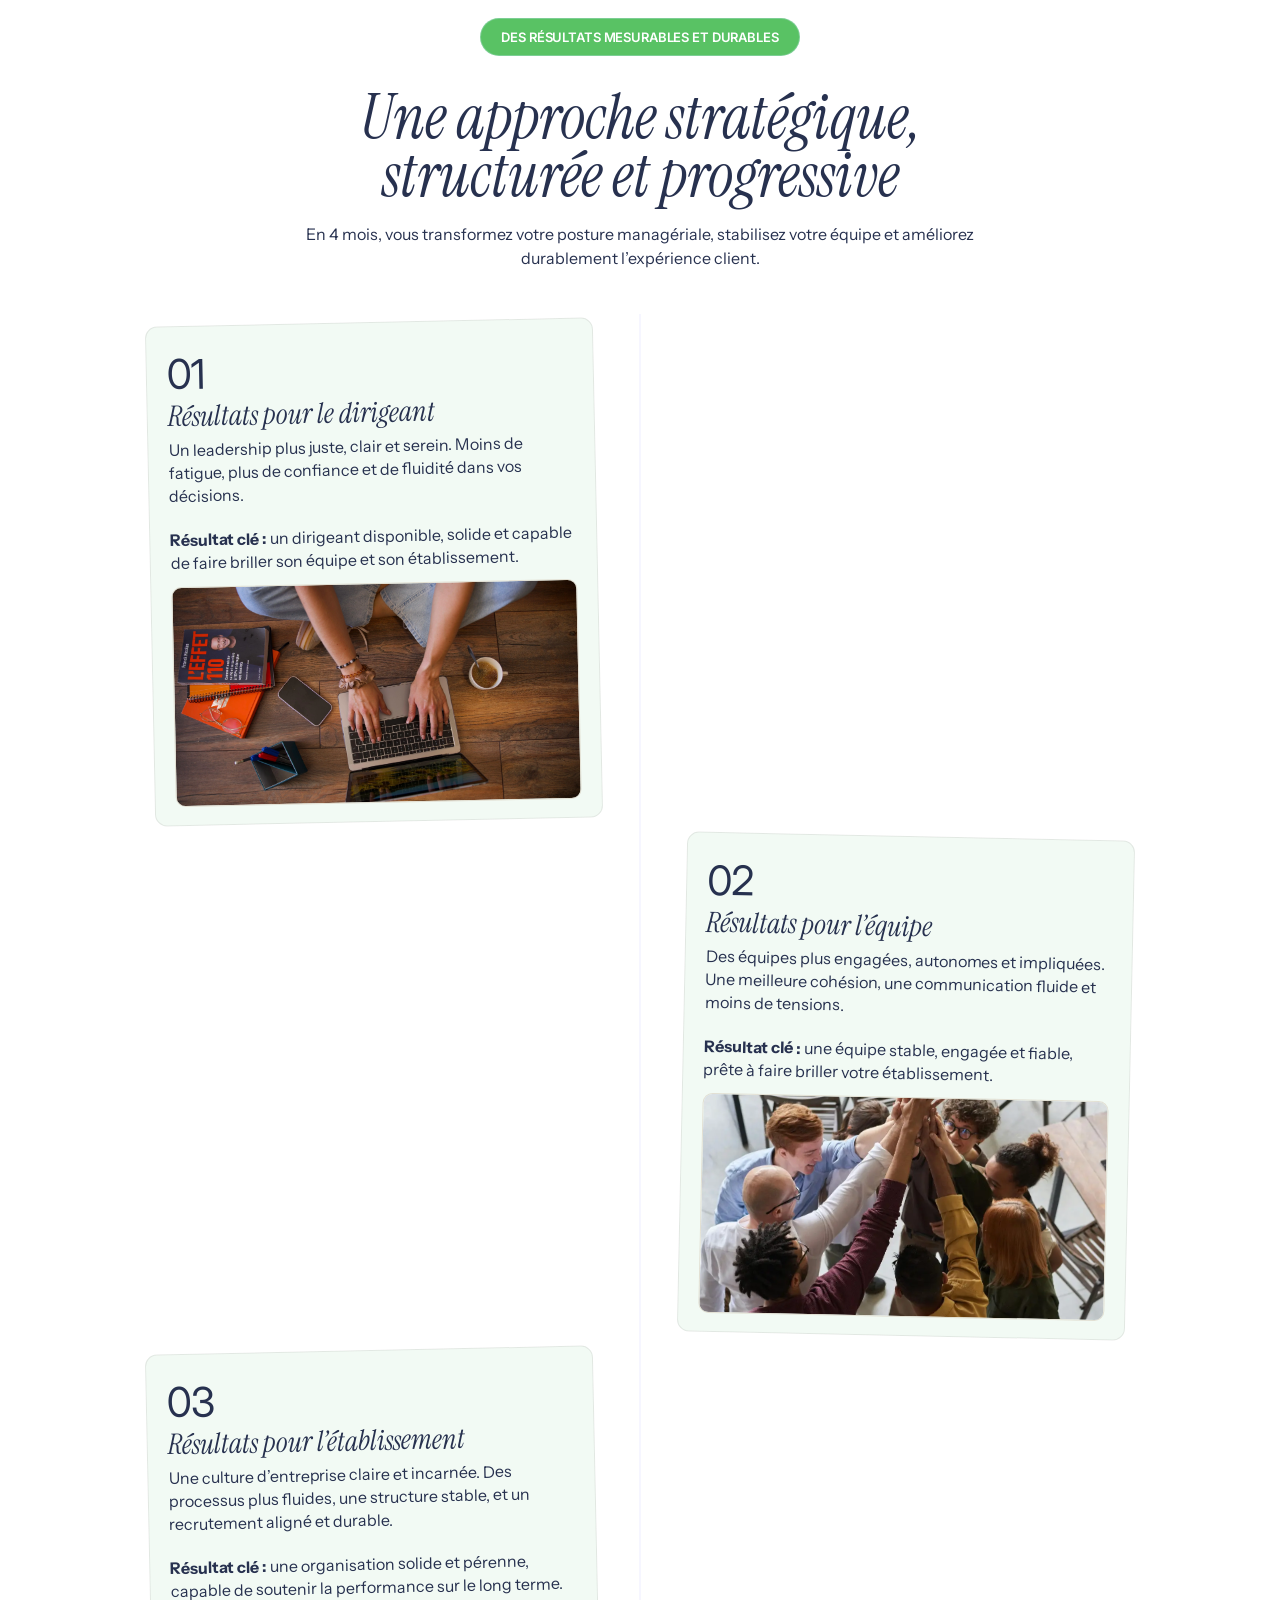
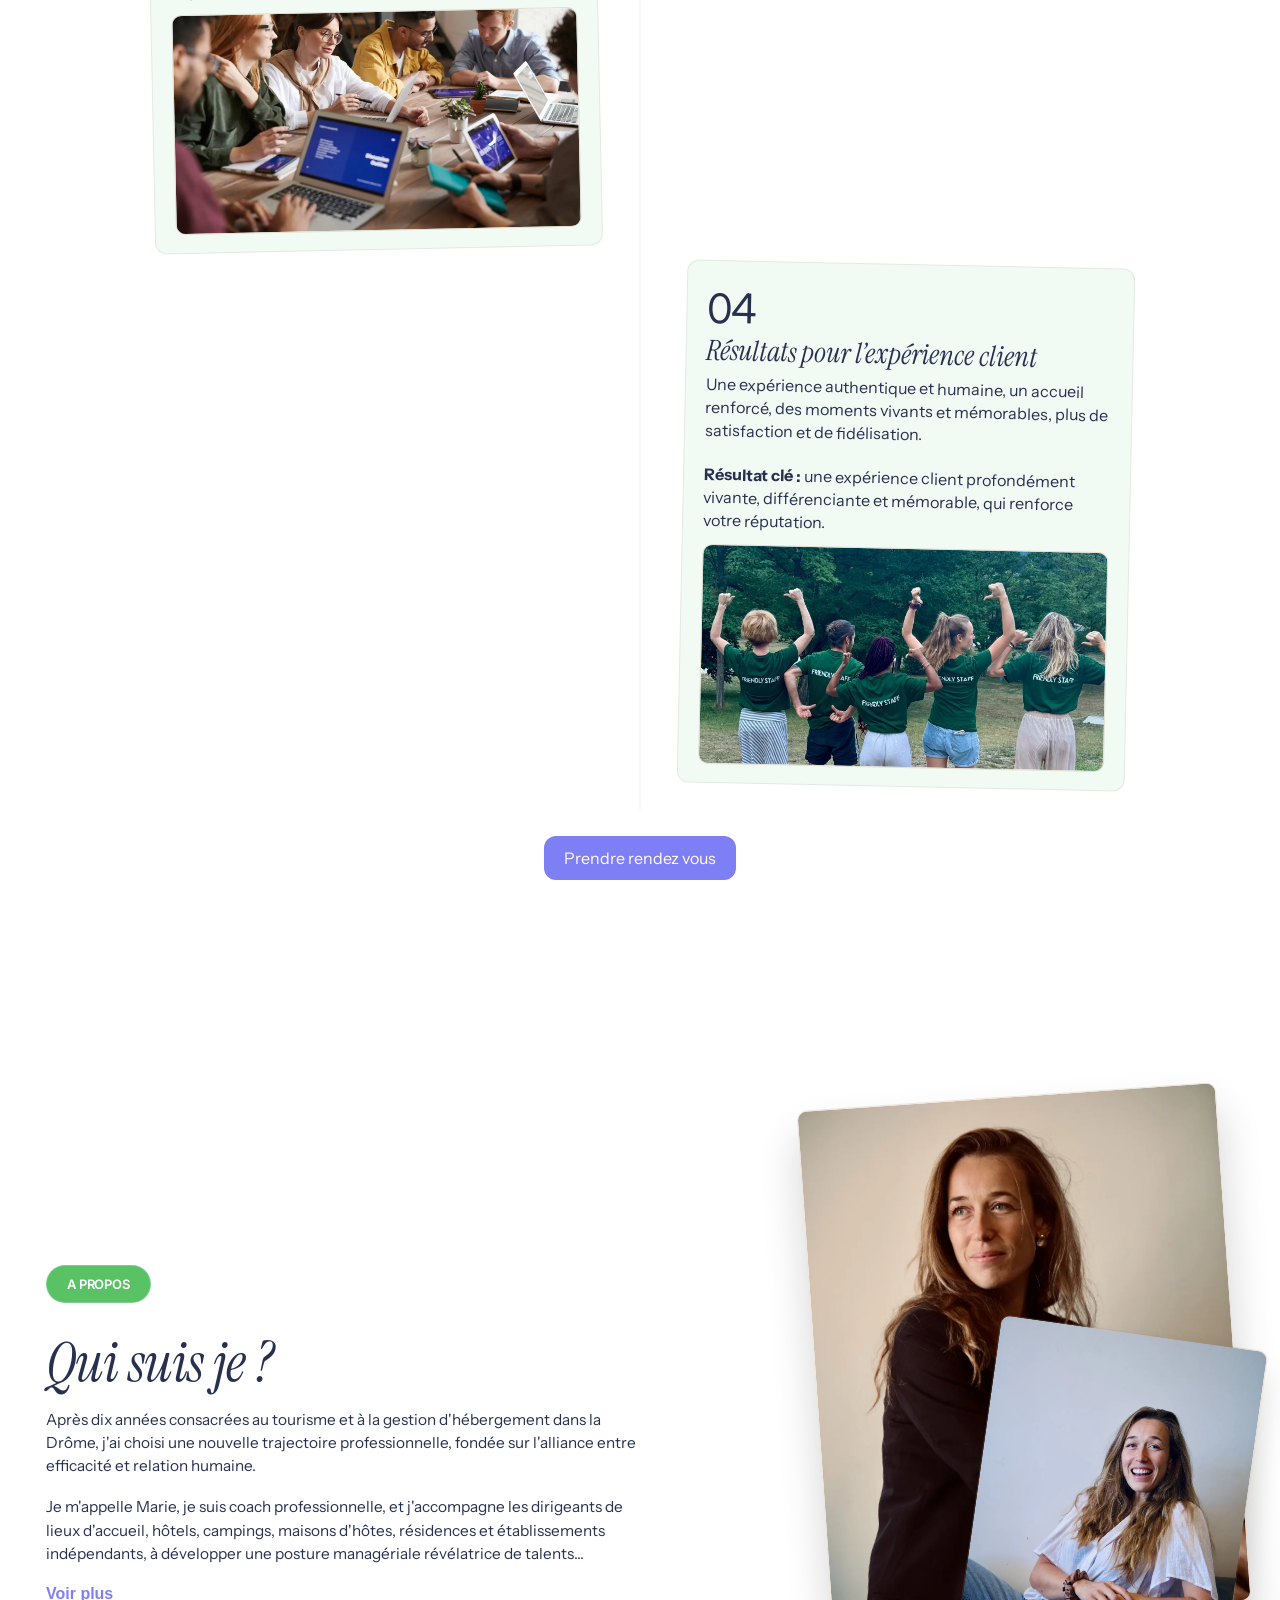
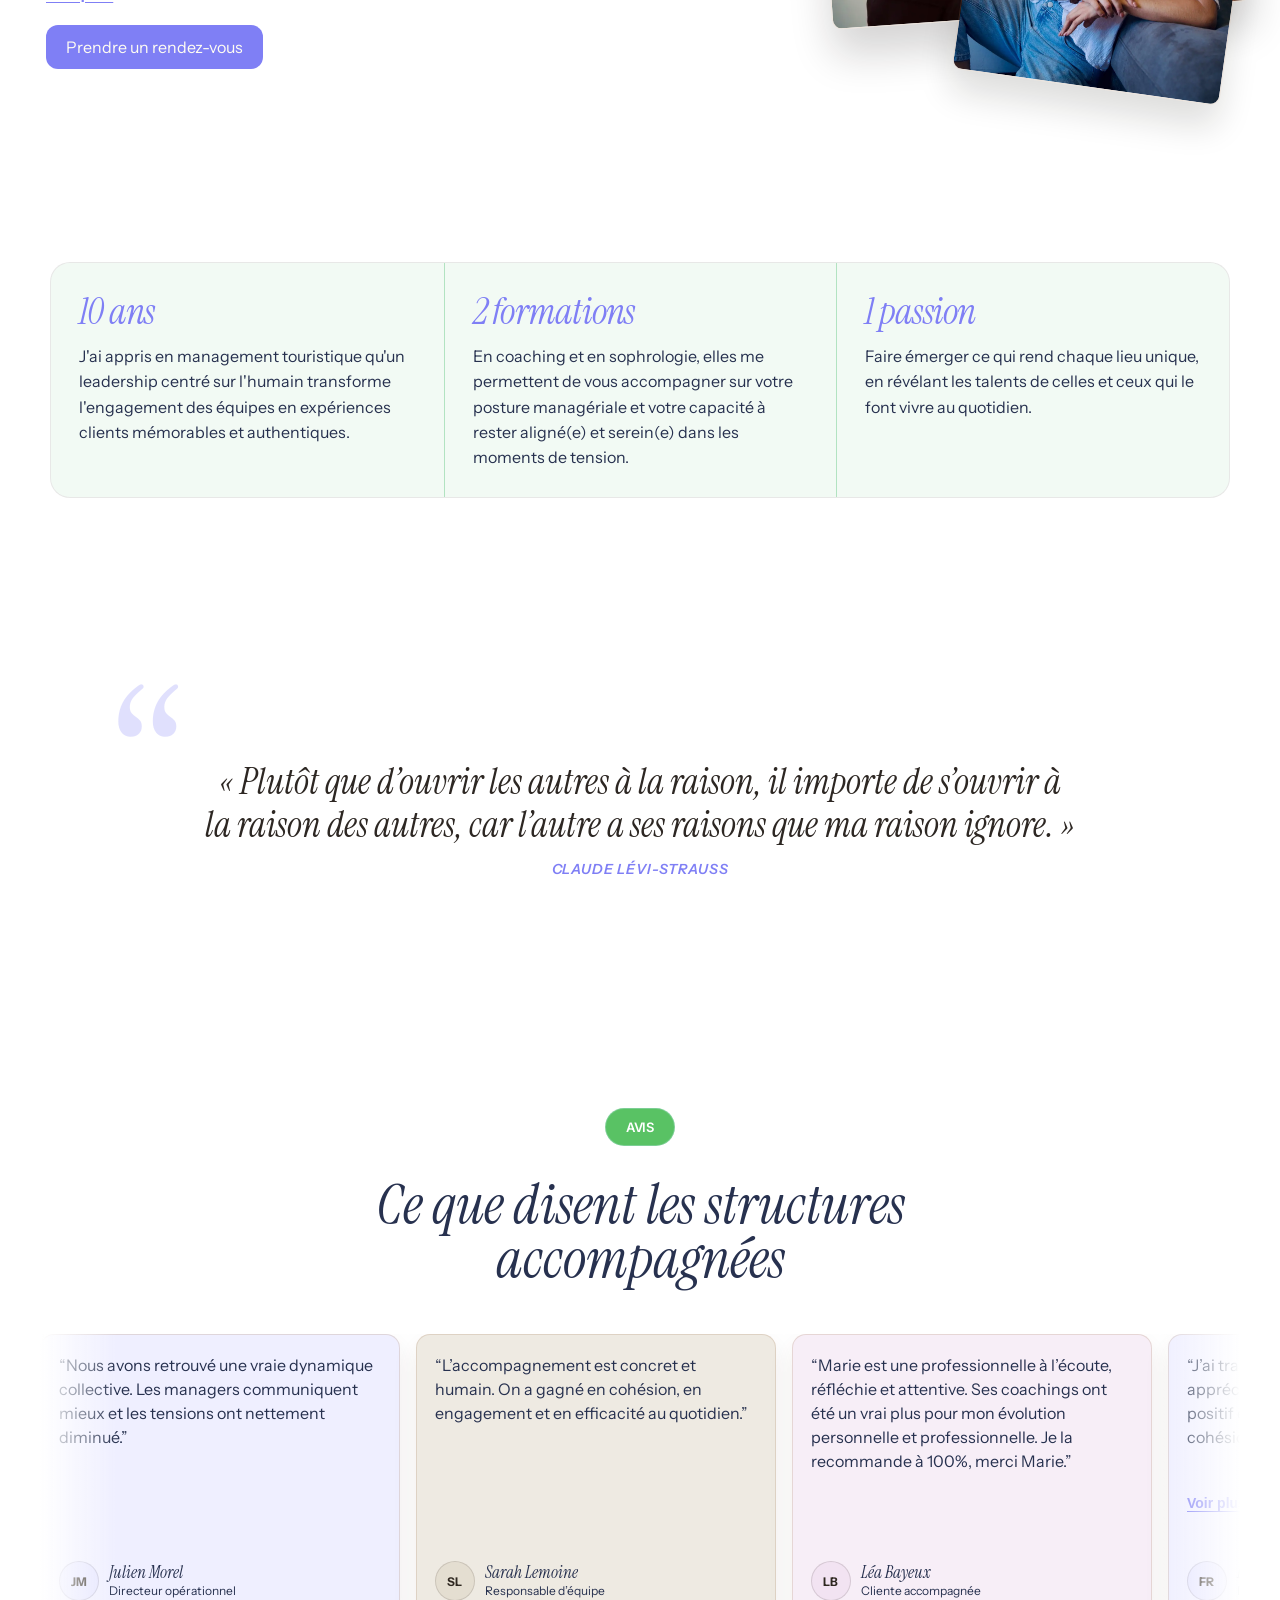
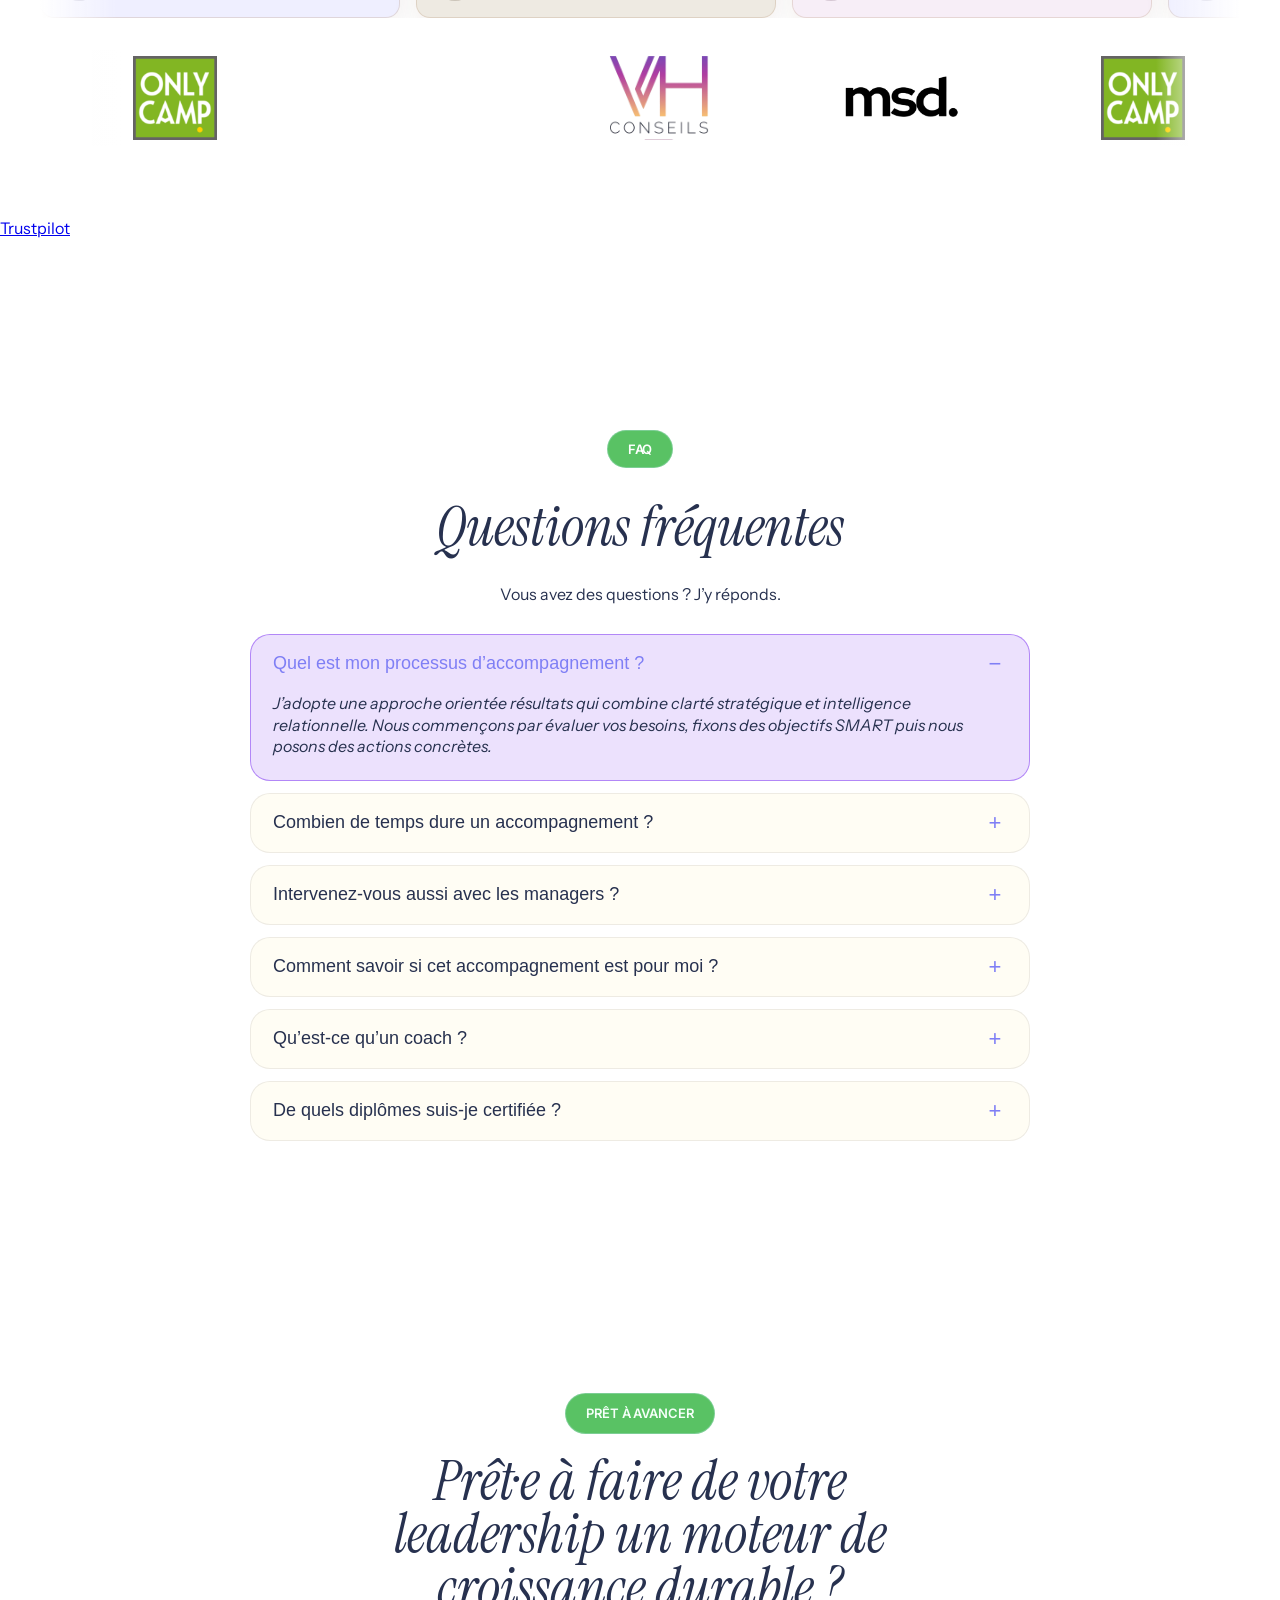
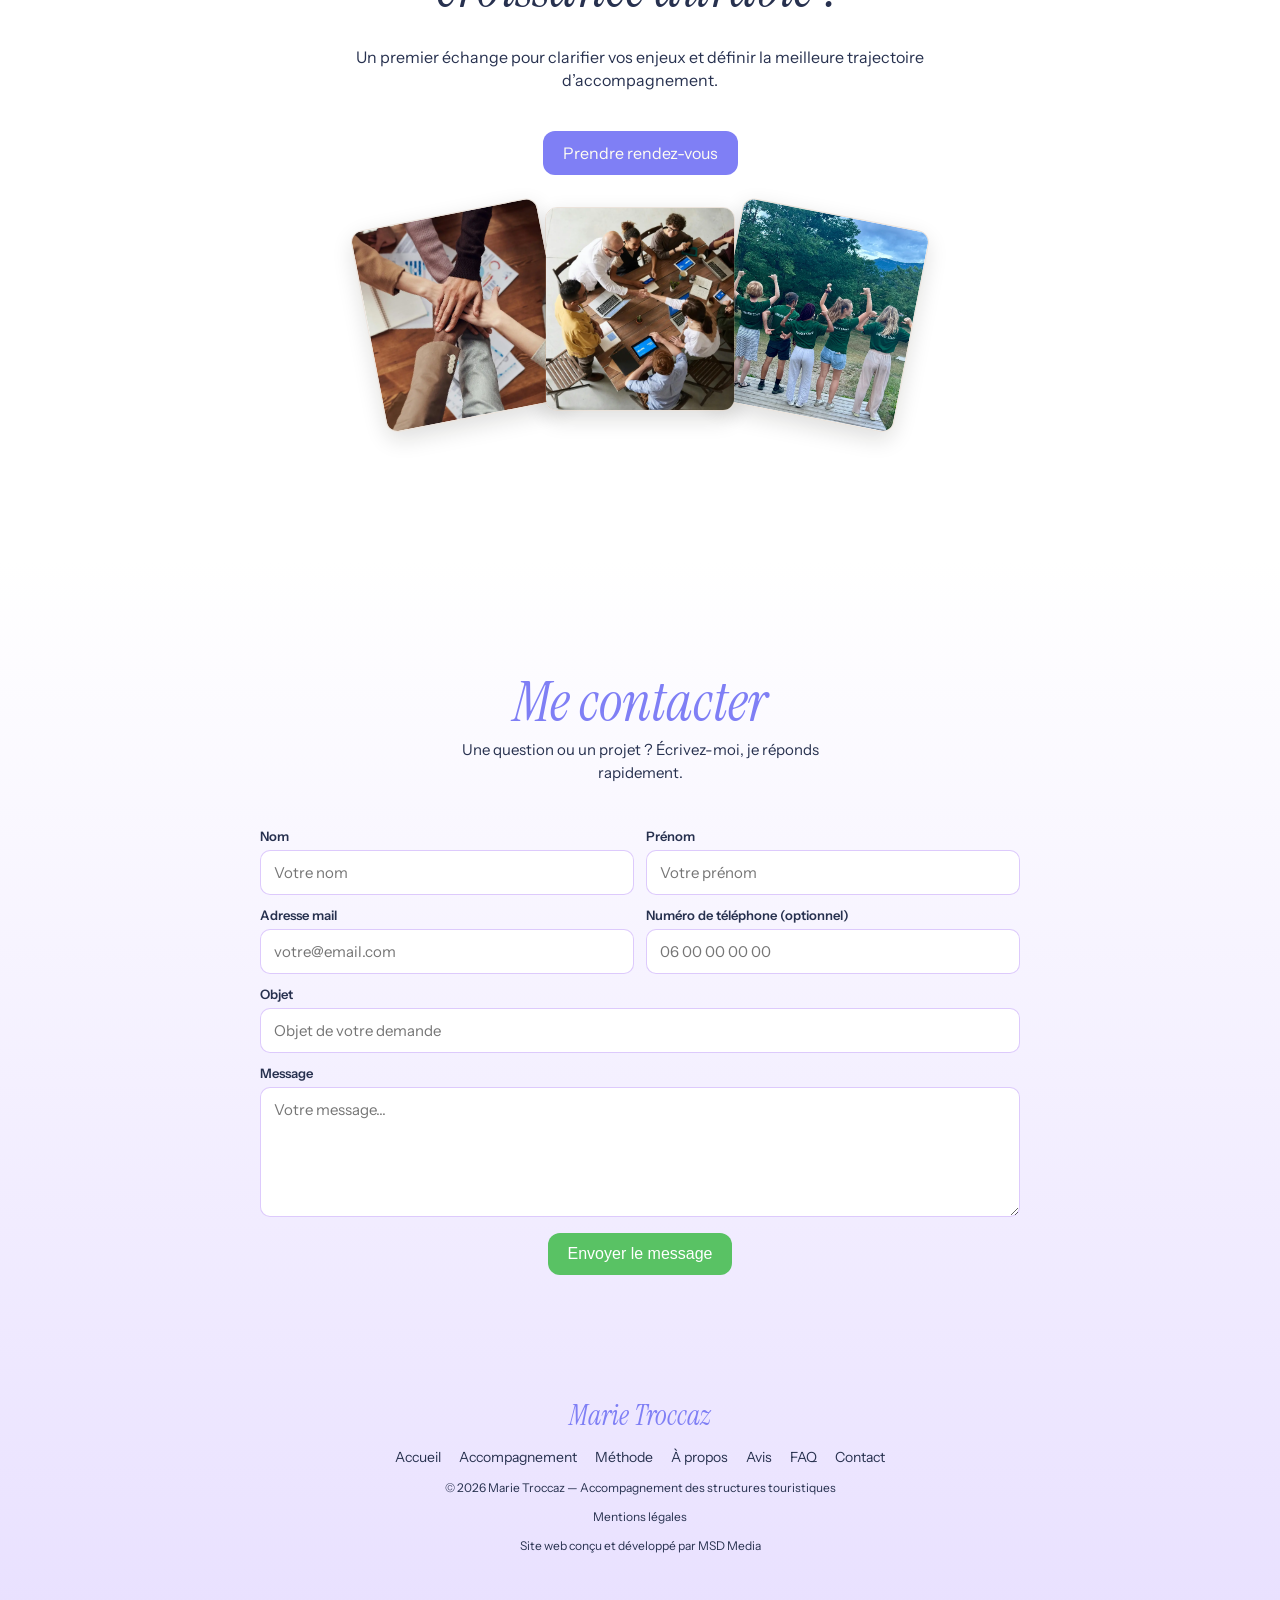
==== commit 41c660be: "bjekbfjs" ====
--- a/index.html
+++ b/index.html
@@ -760,7 +760,7 @@
       <section class="cta-band animate-fade-in" aria-label="Appel à l'action">
         <div class="cta-band__inner">
           <p class="tag" style="color: #f4fff8;">Prêt à avancer</p><br>
-          <h2>Faisons le point sur votre structure touristique</h2><br>
+          <h2>Prêt·e à faire de votre leadership un moteur de croissance durable ?</h2><br>
           <p>Un premier échange pour clarifier vos enjeux et définir la meilleure trajectoire d’accompagnement.</p><br>
           <a href="#contact" class="btn btn--dark">Prendre rendez-vous</a>
           <div class="cta-band__photos" aria-hidden="true">
--- a/assets/css/style.css
+++ b/assets/css/style.css
@@ -155,7 +155,8 @@
 }
 
 .mobile-menu.is-open {
-  max-height: 360px;
+  max-height: calc(100vh - 72px);
+  overflow-y: auto;
   opacity: 1;
   transform: translateY(0);
 }
@@ -1105,6 +1106,7 @@
   margin: 26px 0 0;
   text-align: center;
 }
+
 
 .method-timeline__line {
   position: absolute;
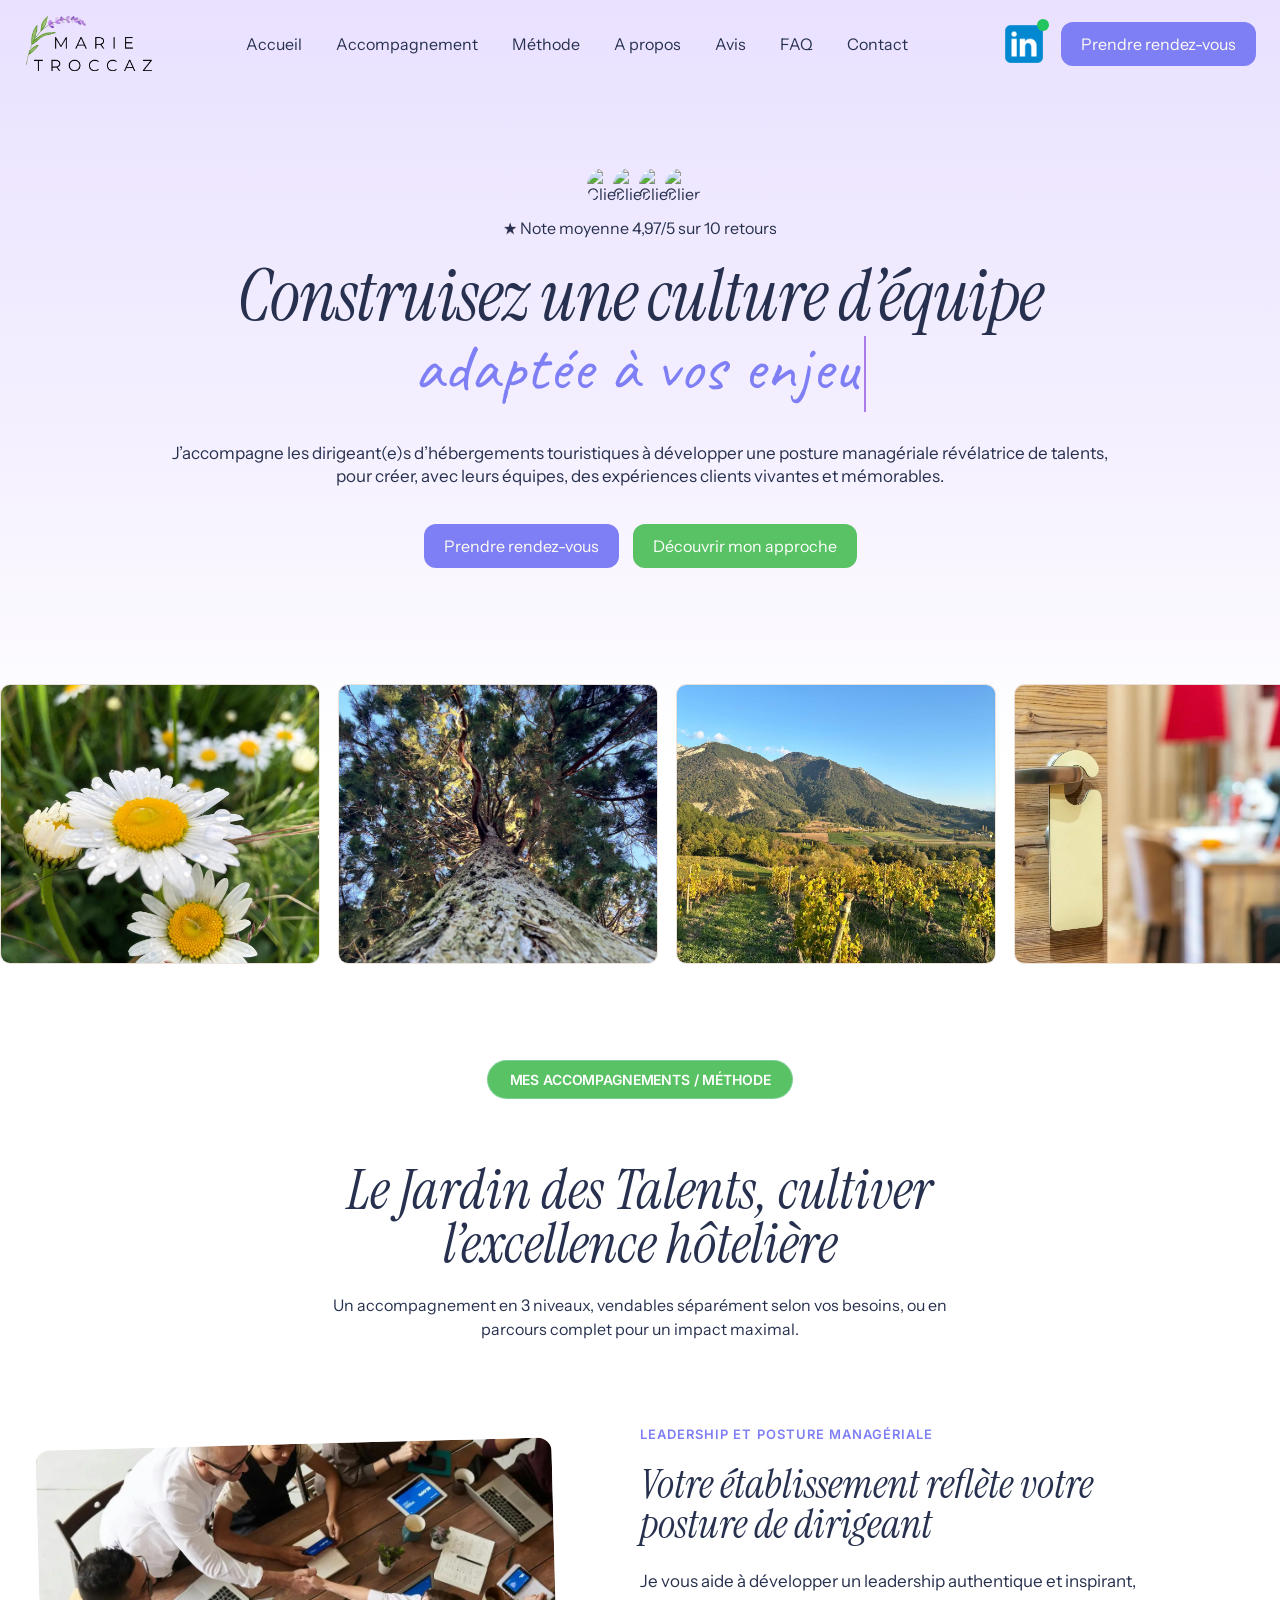
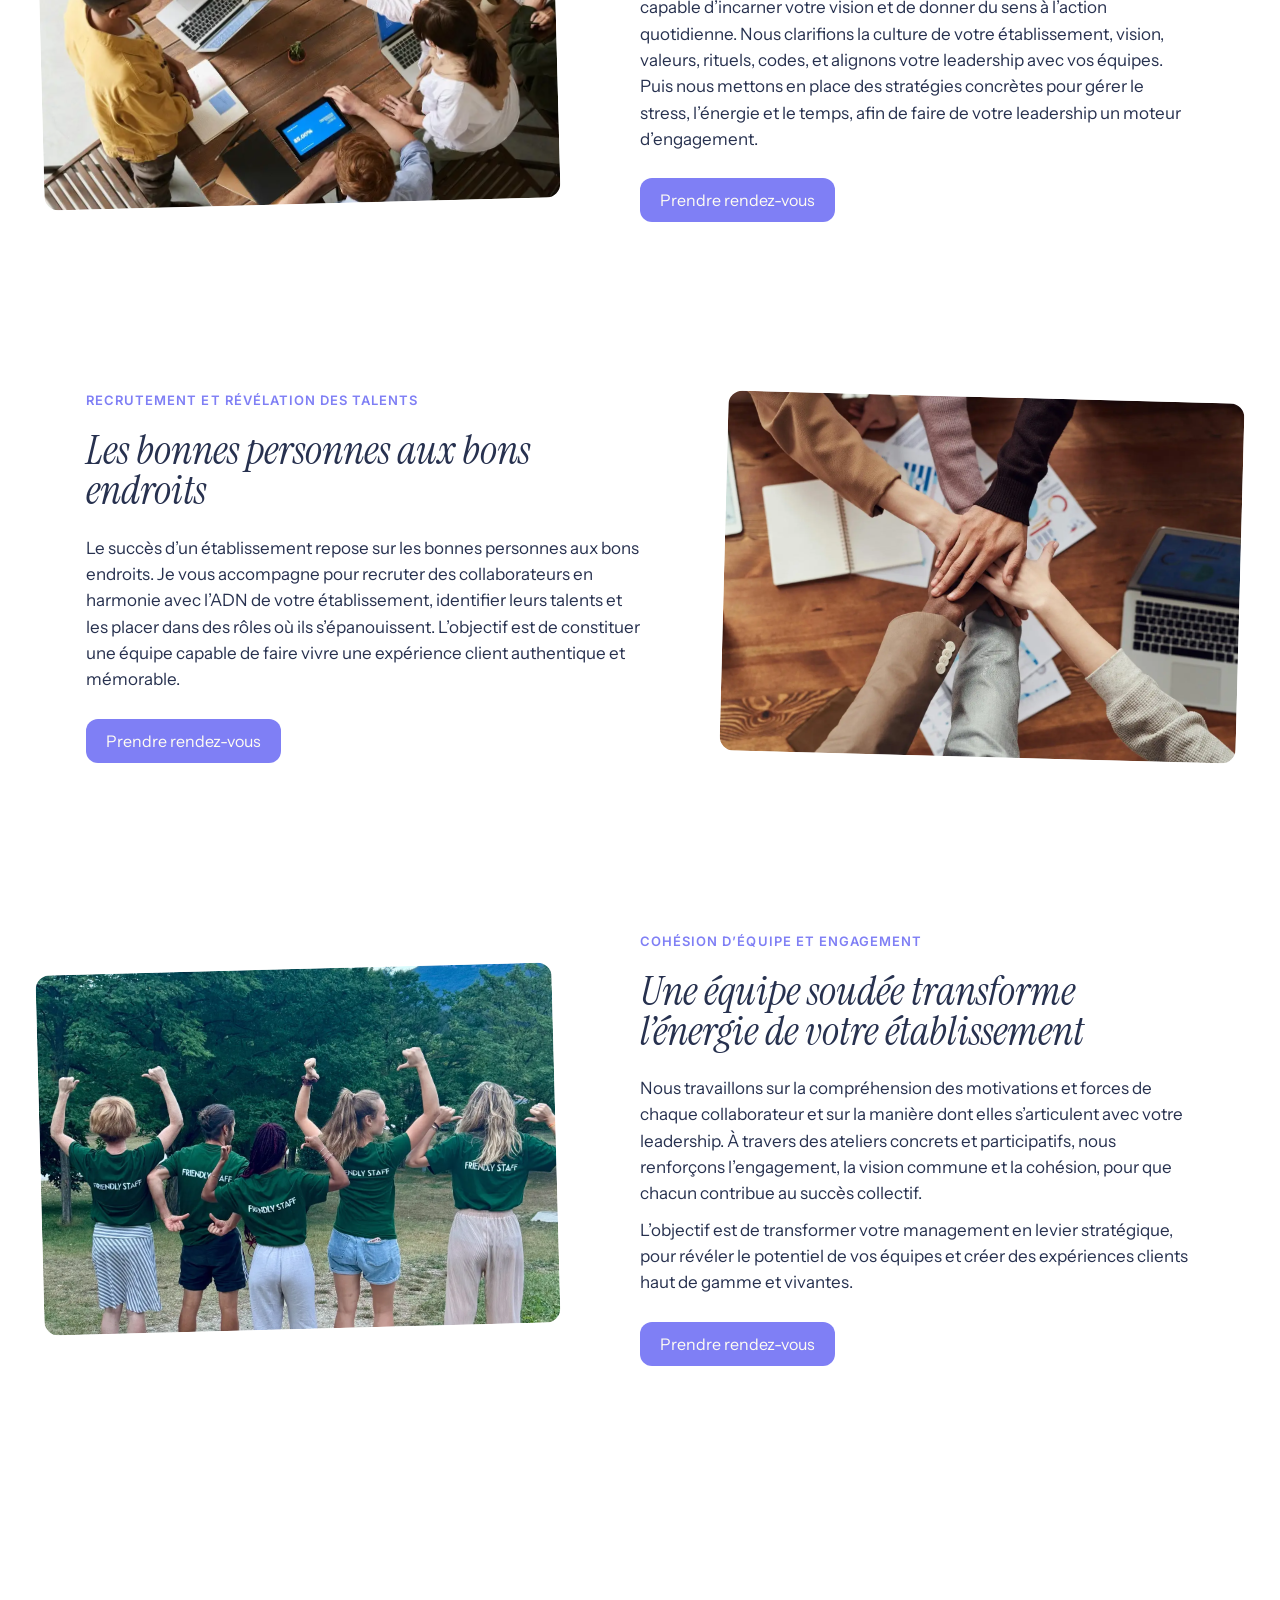
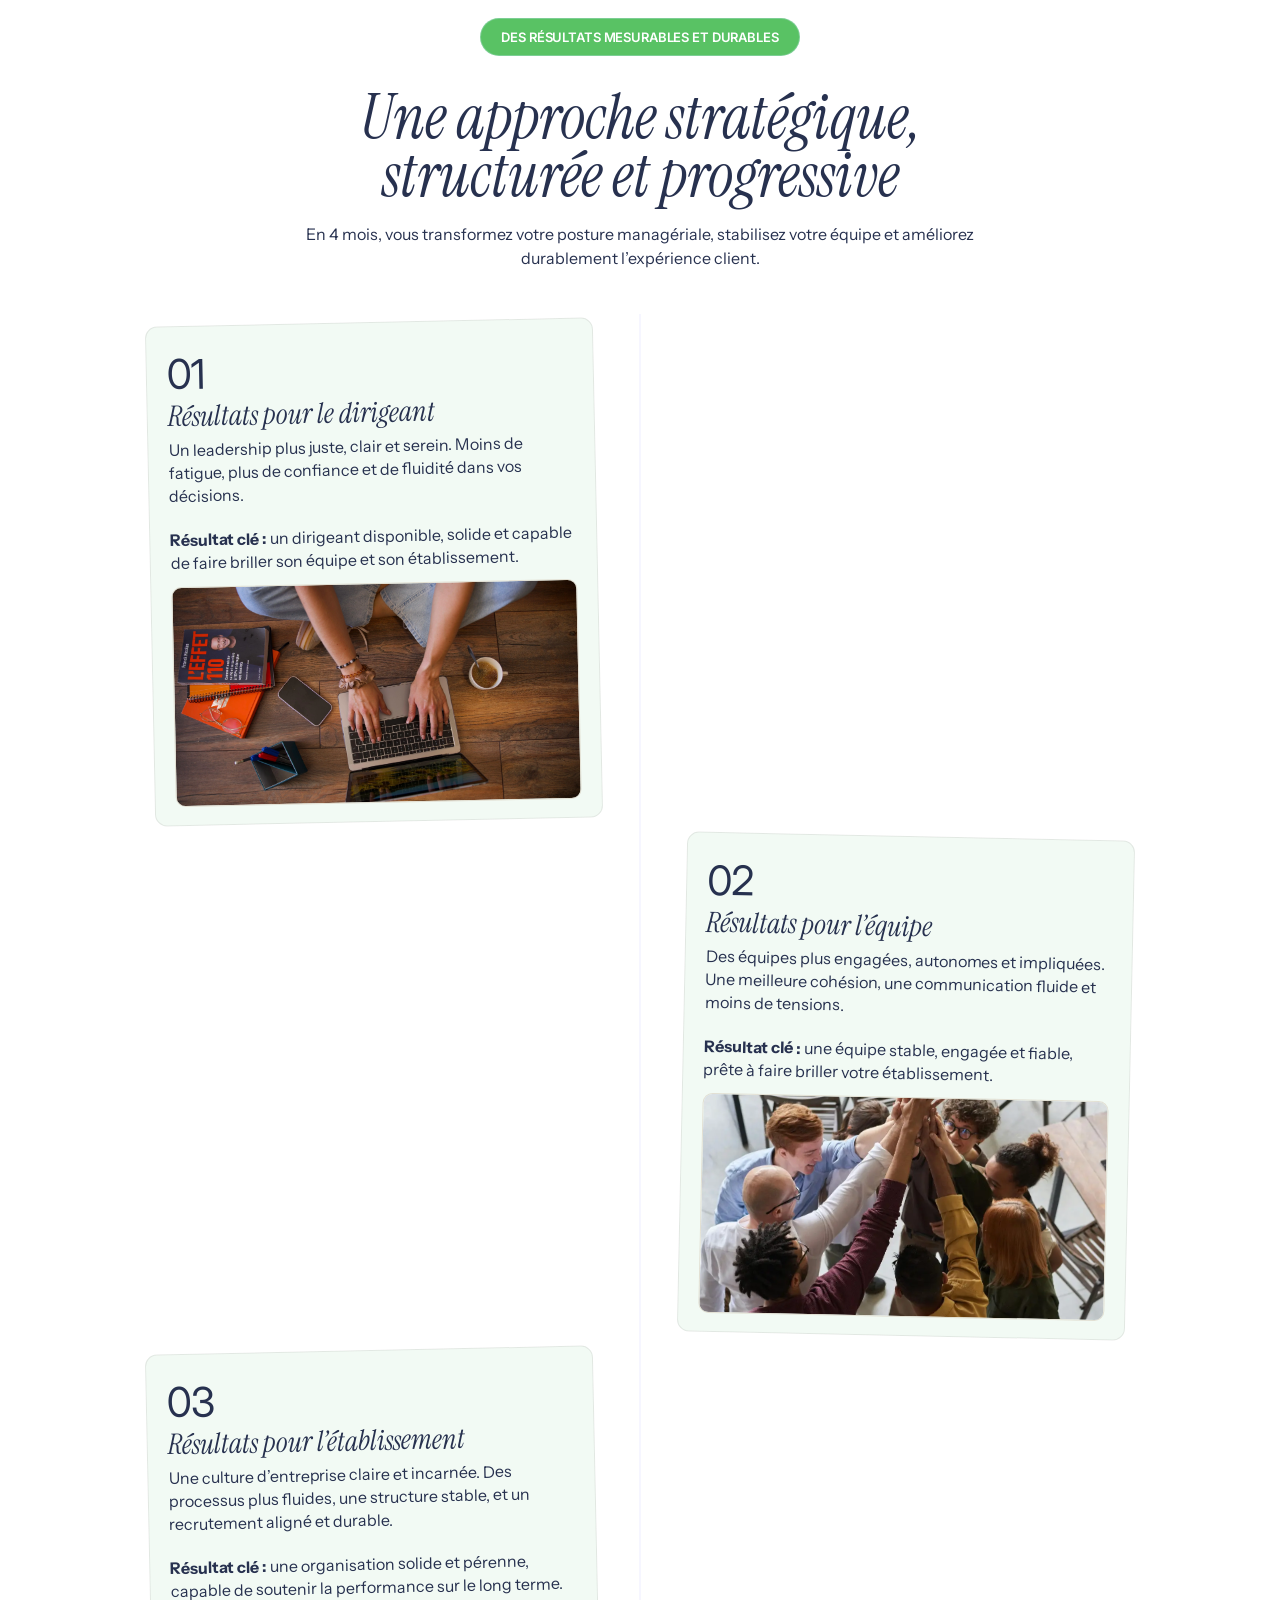
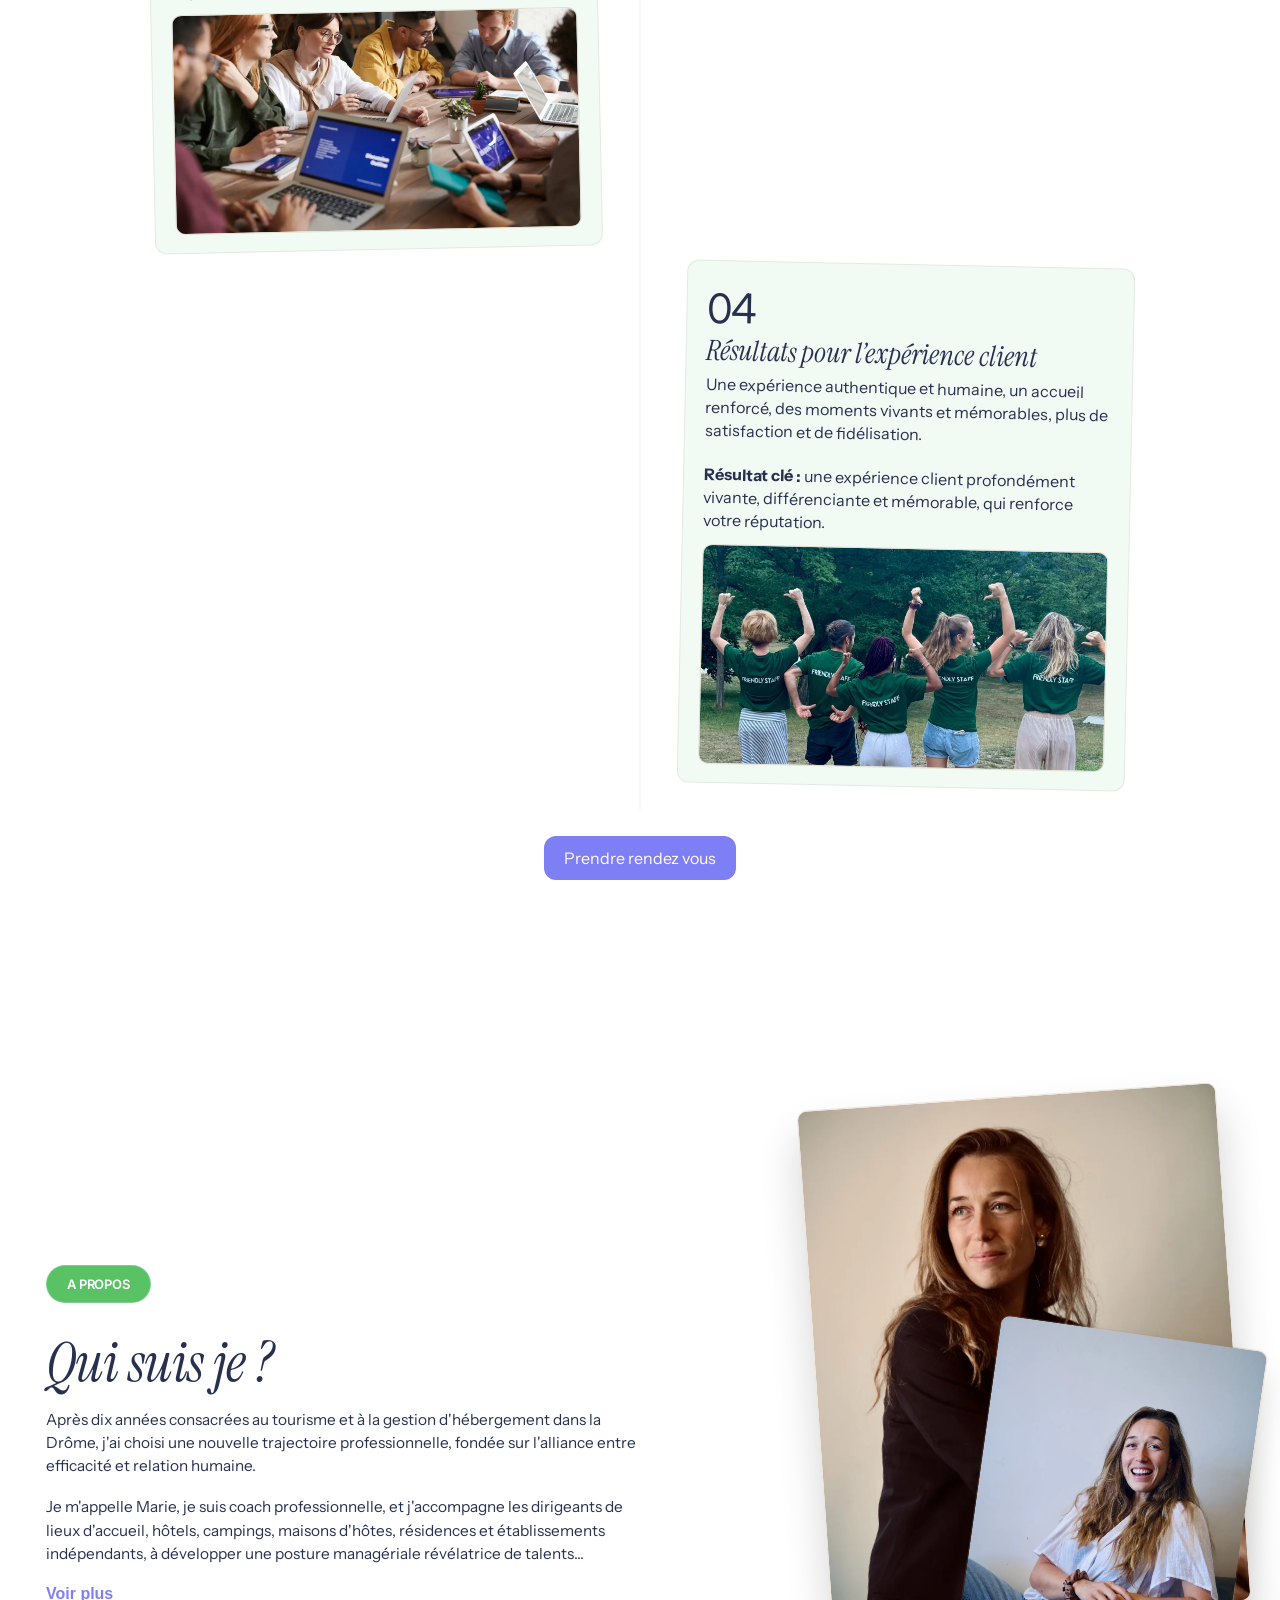
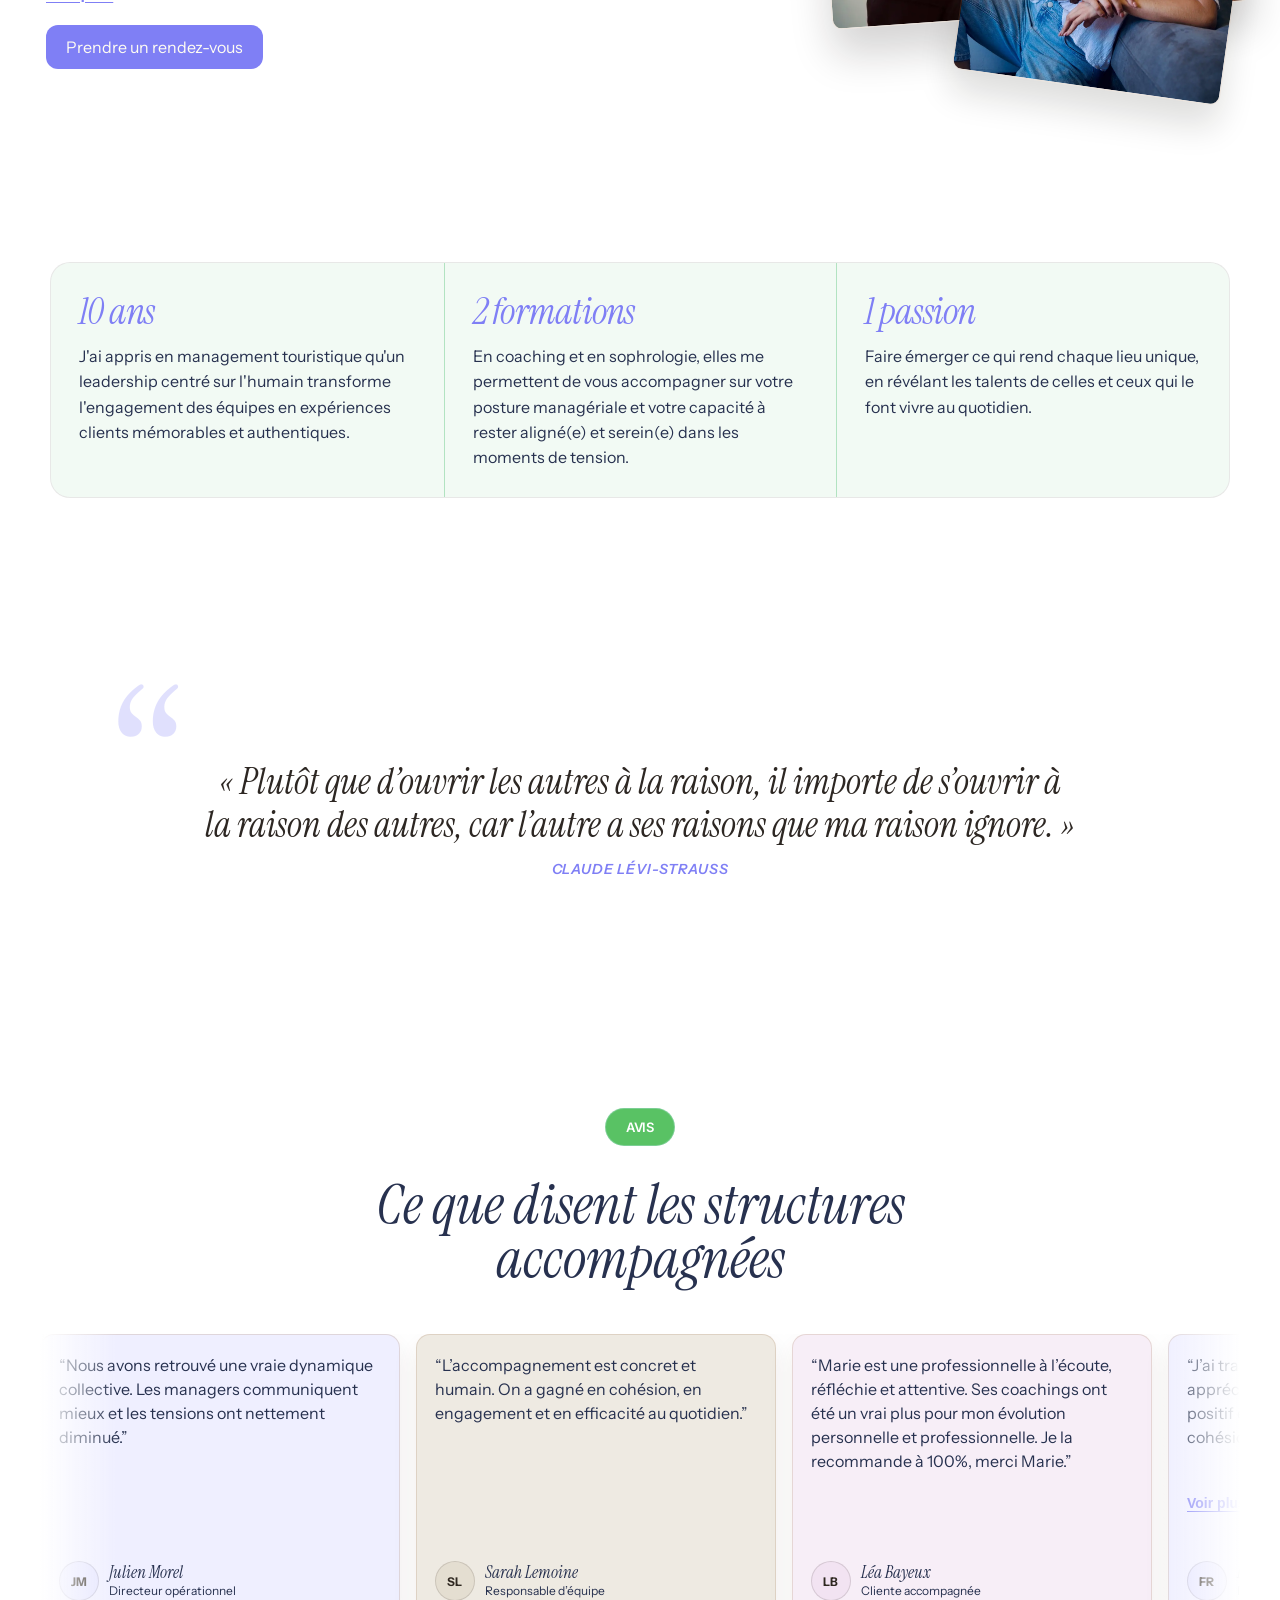
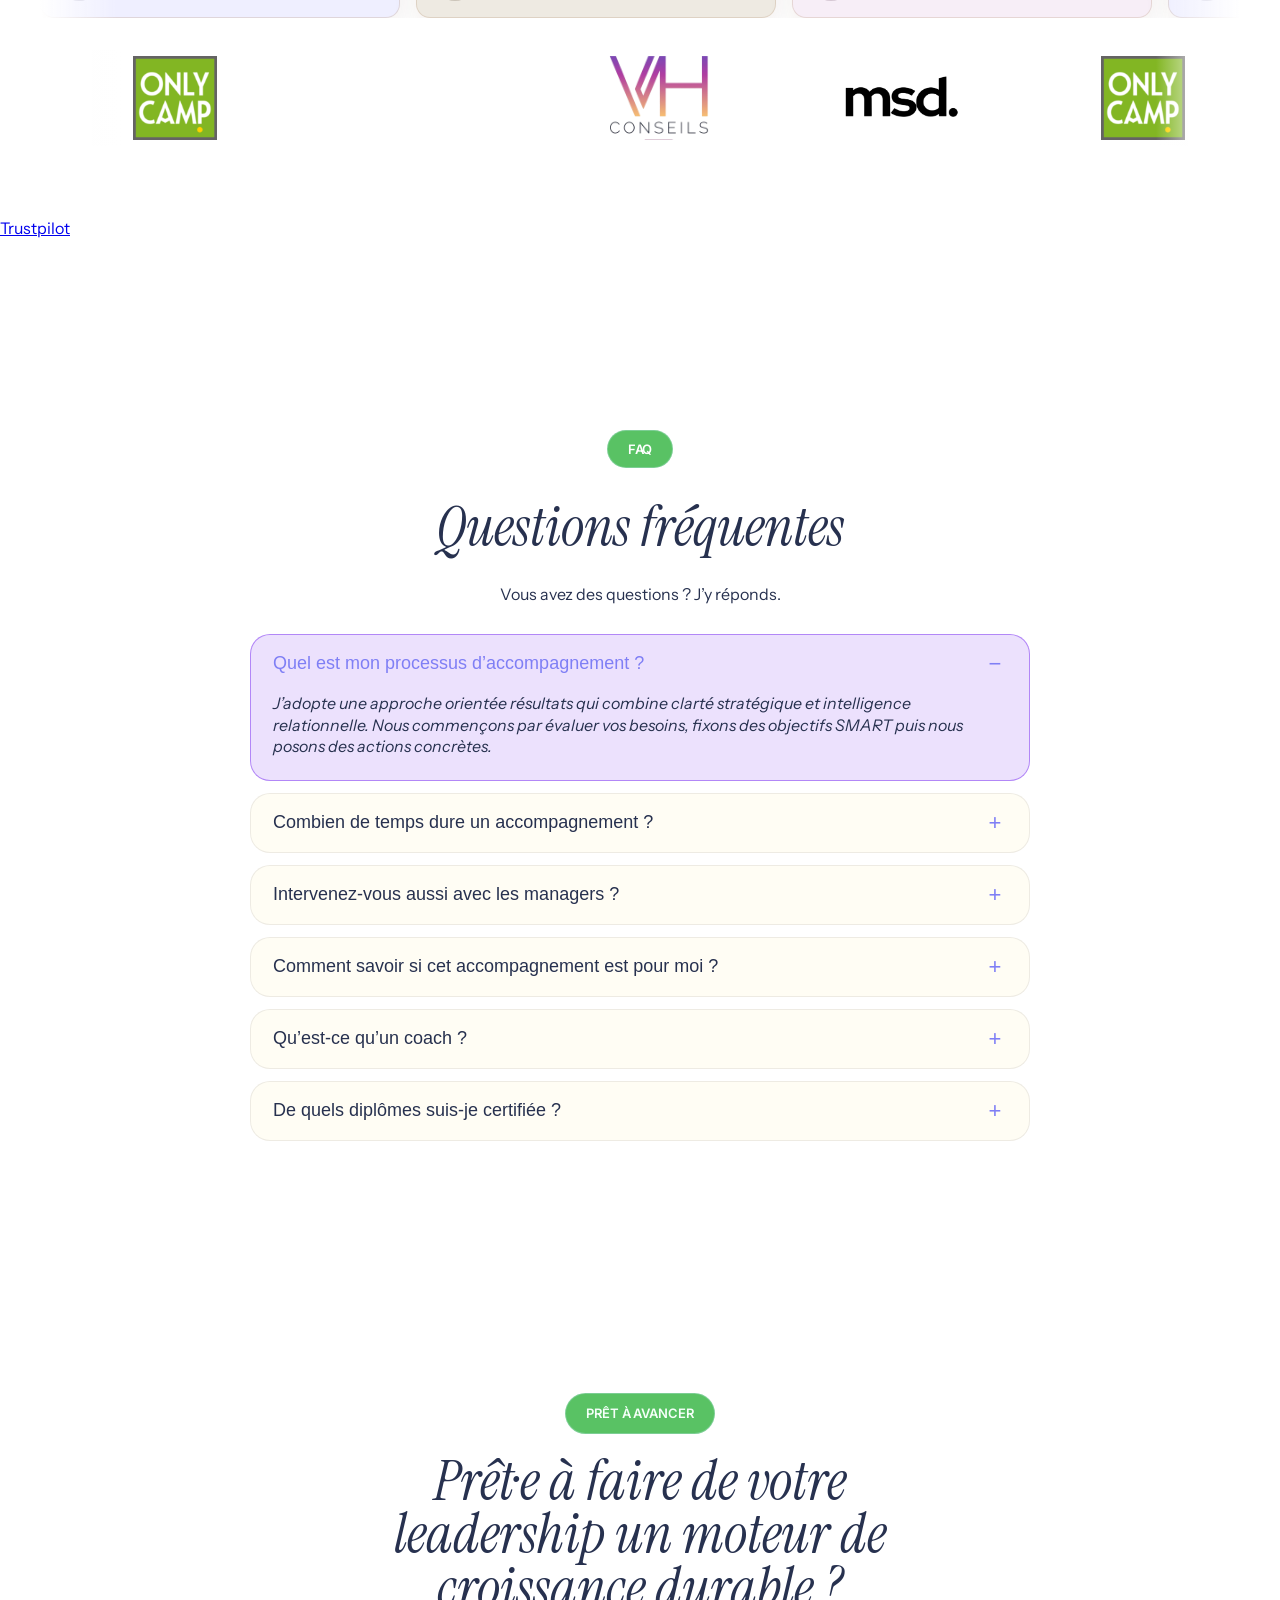
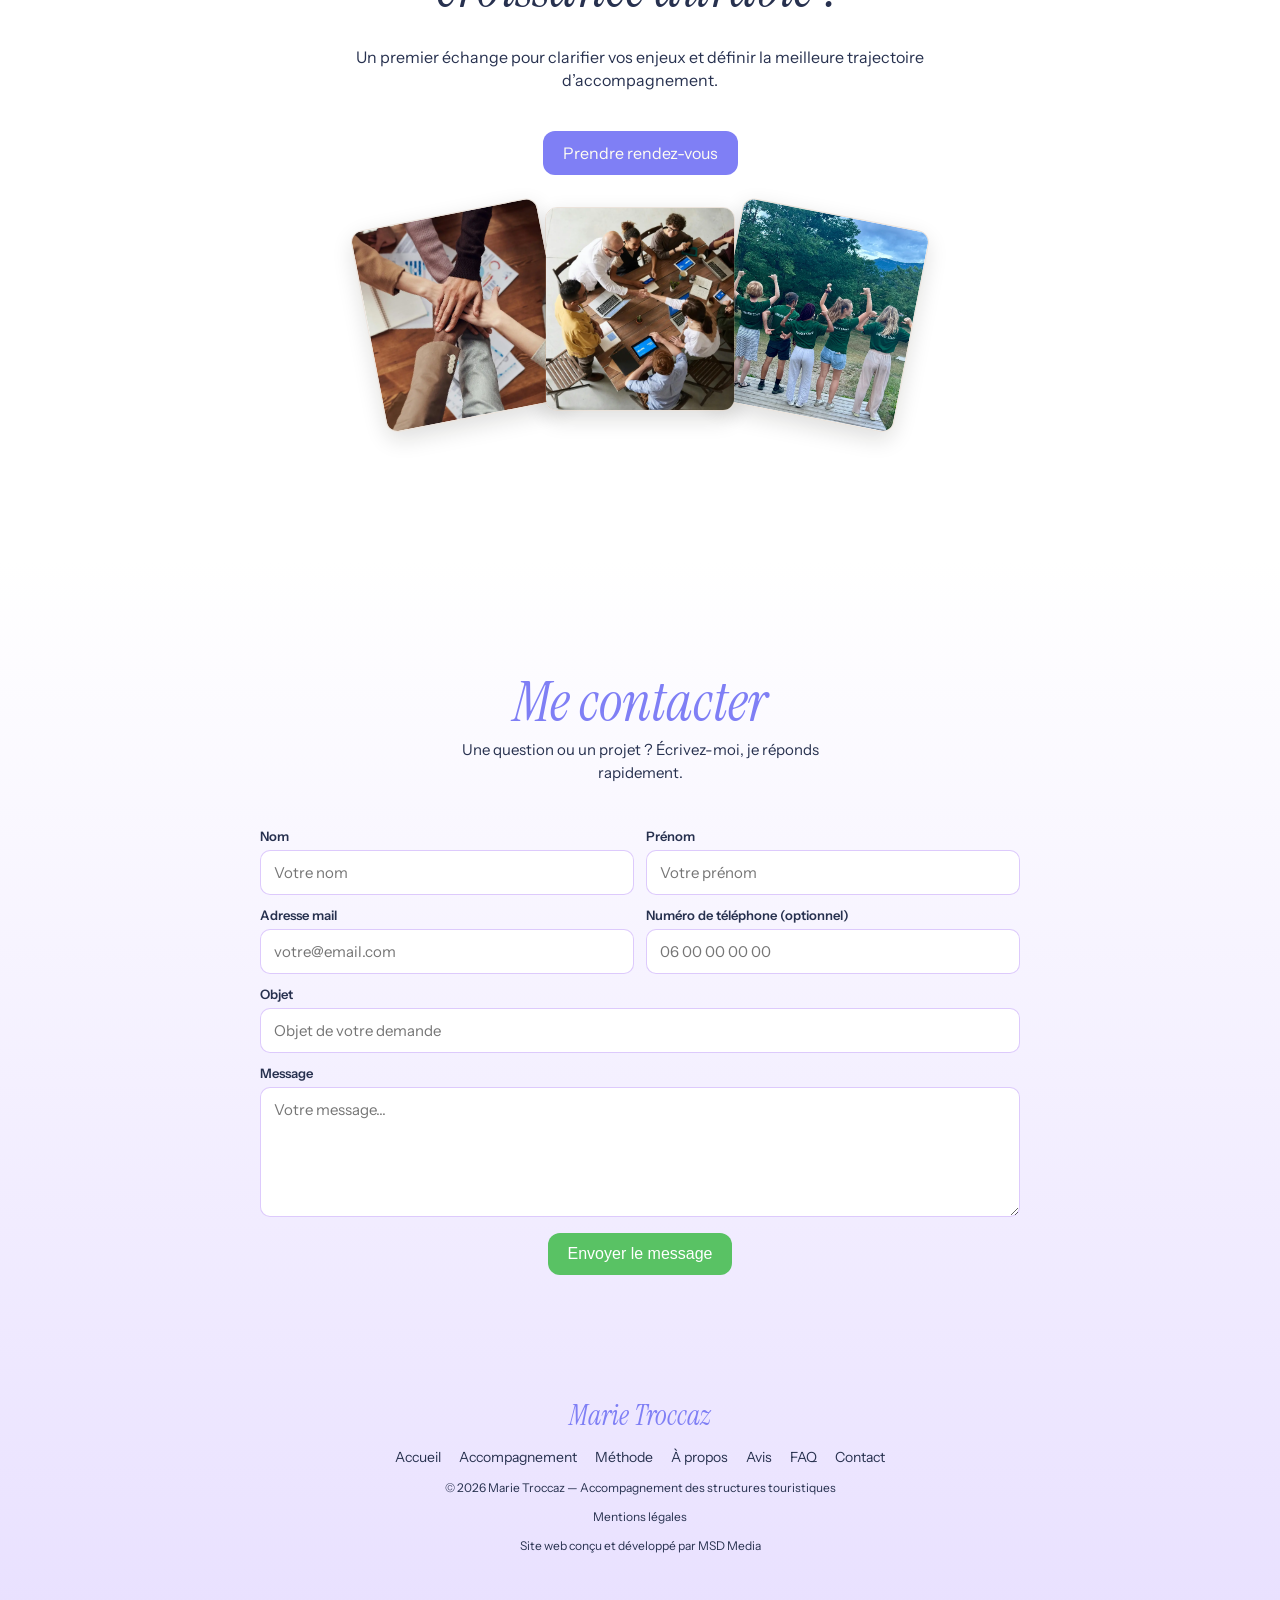
==== commit 78ec3f84: "j kj" ====
--- a/index.html
+++ b/index.html
@@ -524,6 +524,20 @@
                   </div>
                 </div>
               </article>
+              <article class="review-card">
+                <p class="review-card__text">
+                  <span class="review-card__excerpt">“Je me suis fait accompagner plusieurs fois par Marie et c’était génial. Elle a ce talent unique de coupler douceur et exigence en un seul coaching...”</span>
+                  <span class="review-card__full" hidden>“Je me suis fait accompagner plusieurs fois par Marie et c’était génial. Elle a ce talent unique de coupler douceur et exigence en un seul coaching. Au-delà de son professionnalisme, son énergie est vraiment contagieuse et c’est un plaisir renouvelé de travailler avec elle. Que ce soit pour des projets à enjeux ou des entrevues individuelles, je la recommande à 100%.”</span>
+                </p>
+                <button class="review-card__toggle" type="button" aria-expanded="false">Voir plus</button>
+                <div class="review-card__footer">
+                  <span class="review-card__avatar" aria-hidden="true">MS</span>
+                  <div class="review-card__author">
+                    <p class="review-card__name">Maxime Sciare</p>
+                    <p class="review-card__role">Coach pro et conférencier</p>
+                  </div>
+                </div>
+              </article>
 
               <article class="review-card" aria-hidden="true">
                 <p class="review-card__text">“Marie nous a aidés à clarifier notre vision et à remettre du sens dans nos décisions. L’équipe est beaucoup plus alignée.”</p>
@@ -600,6 +614,20 @@
                   <div class="review-card__author">
                     <p class="review-card__name">Flora Ribes</p>
                     <p class="review-card__role">Salariée accompagnée</p>
+                  </div>
+                </div>
+              </article>
+              <article class="review-card" aria-hidden="true">
+                <p class="review-card__text">
+                  <span class="review-card__excerpt">“Je me suis fait accompagner plusieurs fois par Marie et c’était génial. Elle a ce talent unique de coupler douceur et exigence en un seul coaching...”</span>
+                  <span class="review-card__full" hidden>“Je me suis fait accompagner plusieurs fois par Marie et c’était génial. Elle a ce talent unique de coupler douceur et exigence en un seul coaching. Au-delà de son professionnalisme, son énergie est vraiment contagieuse et c’est un plaisir renouvelé de travailler avec elle. Que ce soit pour des projets à enjeux ou des entrevues individuelles, je la recommande à 100%.”</span>
+                </p>
+                <button class="review-card__toggle" type="button" aria-expanded="false">Voir plus</button>
+                <div class="review-card__footer">
+                  <span class="review-card__avatar" aria-hidden="true">MS</span>
+                  <div class="review-card__author">
+                    <p class="review-card__name">Maxime Sciare</p>
+                    <p class="review-card__role">FR • 5 avis · 5/5</p>
                   </div>
                 </div>
               </article>
